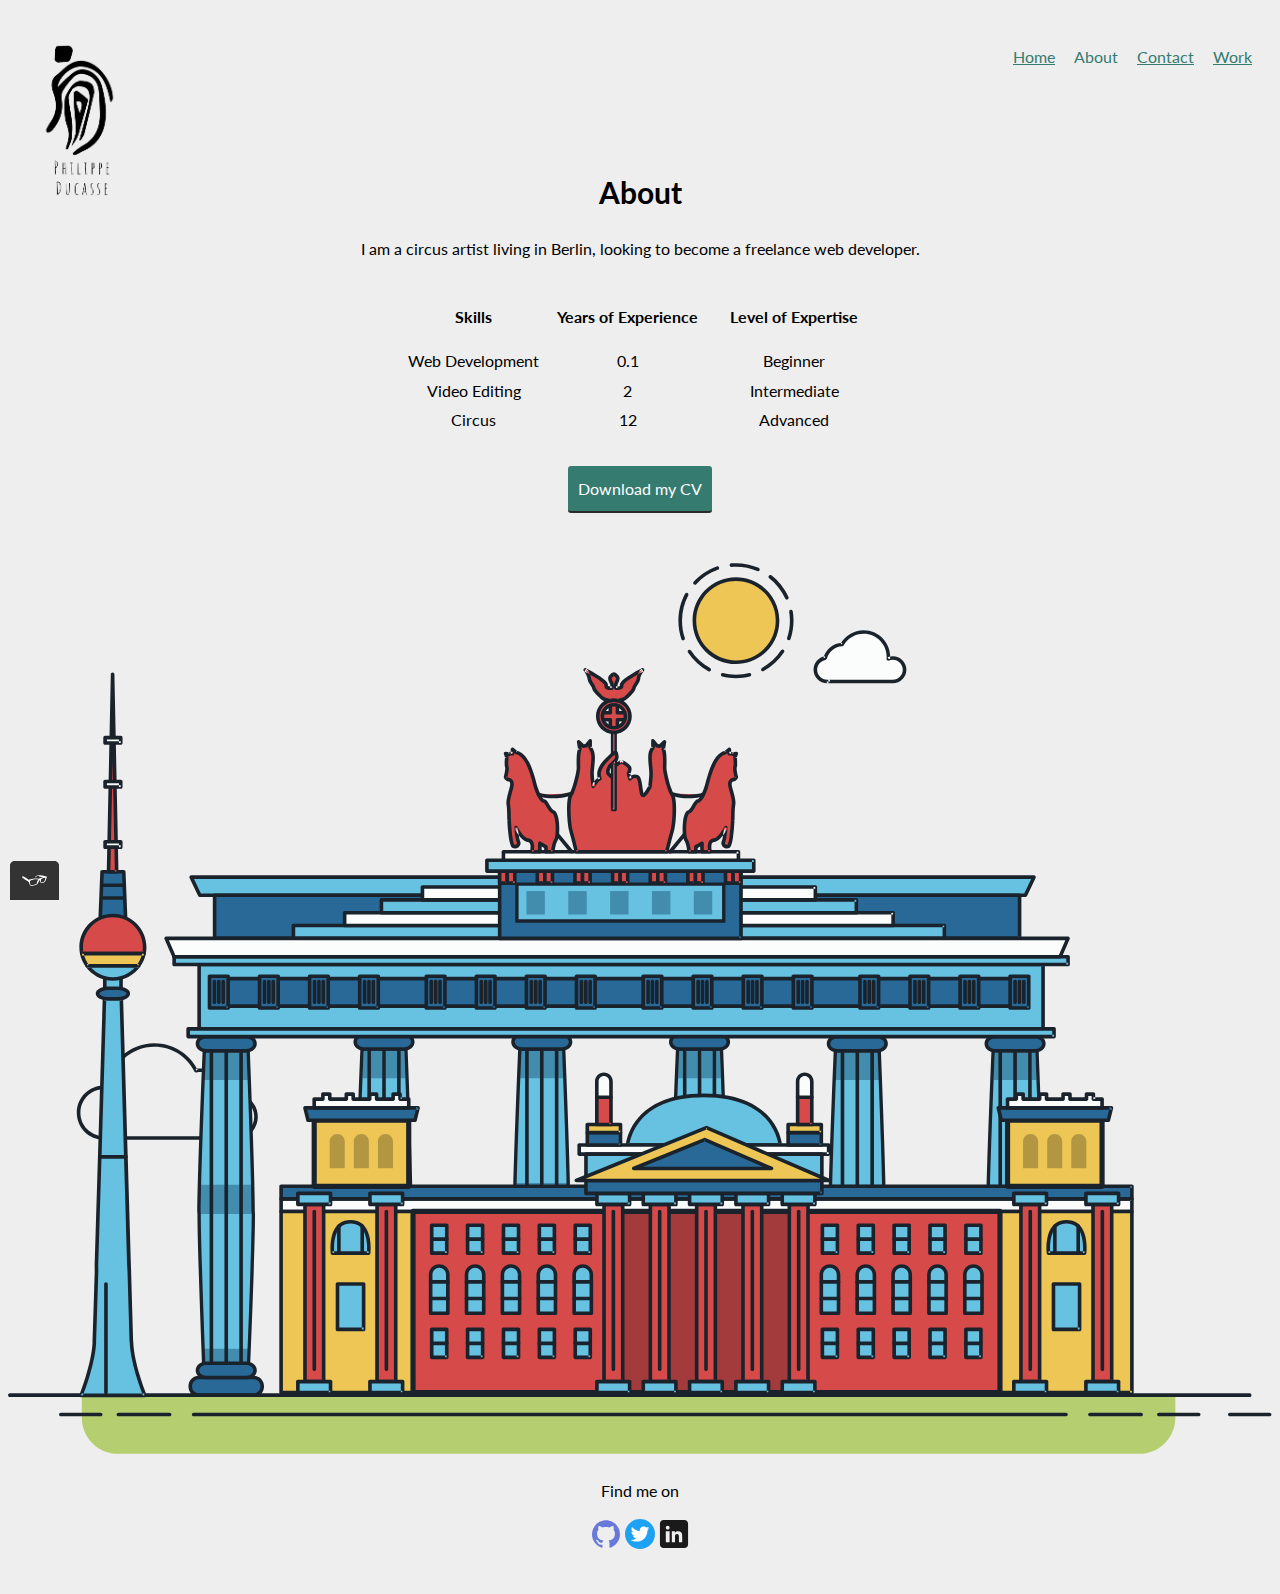
==== about.html @ da2d557a "updated projects page" ====
<!DOCTYPE html>
<html lang="en">
    <head>
        <meta name="viewport" content="width=device-width, initial-scale=1" charset="UTF-8">
        <title>Philippe Ducasse Portfolio</title>
        <link rel="shortcut icon"  type="image/x-icon" href="img/logo.svg">
        <link rel="normalize" type="text/css" href="css/normalize.css">
        <link href="https://fonts.googleapis.com/css2?family=Lato:wght@400;700&display=swap" rel="stylesheet">
        <link rel="stylesheet" type="text/css" href="css/style.production.css">
    </head>
    <body>
        <header class="page-header">
            <img class="page-header__item page-header__logo" src="img/logo.png" alt="logo" >
            <nav class="page-header__item"> 
                <!--<a href="#">Default Link</a>
                <button type="button">Default Button</button>
                <button class="button_secondary">Secondary Button</button> -->
                <ul role="menubar" class="navigation-list">
                    <li role="presentation">
                        <a href="index.html" role="menuitem" class="navigation-list__item">Home</a>
                    </li>
                    <li role="presentation">            
                        <a href="about.html" role="menuitem" class="navigation-list__item navigation-list__item--active">About</a>
                    </li>
                    <li role="presentation">
                        <a href="contact.html" role="menuitem" class="navigation-list__item">Contact</a>
                    </li>
                    <li role="presentation">
                        <a href="work.html" role="menuitem" class="navigation-list__item">Work</a>
                    </li>
                </ul>
            </nav> 
        </header>
        <div class="about">
                <h1>About</h1>
                    <article>
                        I am a circus artist living in Berlin, looking to become a freelance web developer.
                    </article>
                    <br>
                    <table class="about-table">
                        <thead>
                            <tr>
                                <th class="about-table__item">Skills</th>
                                <th class="about-table__item">Years of Experience</th>
                                <th class="about-table__item">Level of Expertise</th>
                            </tr>
                        </thead>
                        <tbody>
                            <tr>
                                <td>Web Development</td>
                                <td>0.1</td>
                                <td>Beginner</td>
                            </tr>
                            <tr>
                                <td>Video Editing</td>
                                <td>2</td>
                                <td>Intermediate</td>
                            </tr>
                            <tr>
                                <td>Circus</td>
                                <td>12</td>
                                <td>Advanced</td>
                            </tr>
                        </tbody>
                    </table>
                <a href="files/cv.pdf" class="button" download>Download my CV</a>
                <svg id="about-picture" xmlns="http://www.w3.org/2000/svg" class="berlin-illustration" height="50%" viewBox="0 0 700 505" xmlns:xlink="http://www.w3.org/1999/xlink">
                    <defs>
                        <polygon id="a" points=".06 231.917 .06 .929 688.717 .929 688.717 231.917"></polygon>
                    </defs>
                    <g fill="none" fill-rule="evenodd">
                      <g transform="translate(0 241)" class="cloud-front">
                      <path fill="#1A232C" d="M87.602,29 L87.602,28 C87.326,28.001 87.103,28.024 86.927,28.033 L86.979,29.031 L87.947,28.78 C85.741,20.282 78.041,14.002 68.852,14 C67.858,14 66.904,14.096 65.98,14.231 L66.125,15.22 L67.019,14.772 C62.626,6.015 53.567,0.001 43.102,0 C29.041,0.002 17.524,10.848 16.443,24.632 L17.44,24.71 L17.606,23.724 C16.803,23.589 15.969,23.5 15.102,23.5 C6.817,23.501 0.102,30.215 0.102,38.5 C0.102,46.785 6.817,53.499 15.102,53.5 L87.602,53.5 C94.644,53.499 100.351,47.792 100.352,40.75 C100.351,33.708 94.644,28.001 87.602,28 L87.602,30 C90.573,30 93.254,31.202 95.203,33.149 C97.15,35.097 98.351,37.778 98.352,40.75 C98.351,43.722 97.15,46.403 95.203,48.351 C93.254,50.298 90.573,51.5 87.602,51.5 L15.102,51.5 C11.509,51.5 8.265,50.046 5.909,47.692 C3.555,45.337 2.102,42.093 2.102,38.5 C2.102,34.907 3.555,31.663 5.909,29.308 C8.265,26.954 11.509,25.5 15.102,25.5 C15.831,25.5 16.553,25.575 17.273,25.697 C17.551,25.743 17.832,25.672 18.055,25.499 C18.277,25.325 18.414,25.07 18.436,24.789 C19.436,12.04 30.094,1.998 43.102,2 C52.786,1.999 61.163,7.564 65.231,15.669 C65.425,16.055 65.842,16.272 66.27,16.21 C67.132,16.084 67.988,16 68.852,16 C77.108,15.998 84.027,21.647 86.011,29.283 C86.13,29.741 86.557,30.054 87.031,30.03 C87.27,30.017 87.457,29.999 87.602,30 L87.602,29" transform="translate(38 36)"></path>
                        </g>
                        <path fill="#B5CE6F" d="M646.484,484.382 C646.484,489.501 644.531,494.62 640.627,498.525 C636.722,502.43 631.603,504.382 626.484,504.382 L60.873,504.382 C55.754,504.382 50.636,502.43 46.731,498.525 C42.826,494.62 40.873,489.501 40.873,484.382 L40.873,471.917 L646.484,471.917 L646.484,484.382"></path>
                        <polyline fill="#67C2E2" points="334.824 185.029 101.449 185.029 106.209 195.08 563.438 195.08 568.2 185.029 334.824 185.029"></polyline>
                        <path fill="#1A232C" d="M334.824,185.029 L334.824,184.029 L101.449,184.029 C101.104,184.029 100.788,184.203 100.604,184.494 C100.42,184.785 100.398,185.146 100.545,185.457 L105.306,195.508 C105.471,195.856 105.824,196.079 106.209,196.079 L563.438,196.079 C563.824,196.079 564.177,195.856 564.342,195.508 L569.104,185.457 C569.251,185.146 569.229,184.785 569.045,184.494 C568.861,184.203 568.544,184.029 568.2,184.029 L334.824,184.029 L334.824,186.029 L566.62,186.029 L562.806,194.08 L106.842,194.08 L103.029,186.029 L334.824,186.029 L334.824,185.029"></path>
                        <polygon fill="#296997" points="114.416 218.974 560.222 218.974 560.222 195.08 114.416 195.08"></polygon>
                        <path fill="#1A232C" d="M560.222,218.974 L560.222,217.974 L115.416,217.974 L115.416,196.079 L559.222,196.079 L559.222,218.974 L560.222,218.974 L560.222,217.974 L560.222,218.974 L561.222,218.974 L561.222,195.08 C561.222,194.816 561.115,194.559 560.929,194.372 C560.742,194.186 560.485,194.08 560.222,194.08 L114.416,194.08 C114.152,194.08 113.895,194.186 113.708,194.372 C113.522,194.559 113.416,194.816 113.416,195.08 L113.416,218.974 C113.416,219.237 113.522,219.495 113.708,219.681 C113.895,219.867 114.152,219.974 114.416,219.974 L560.222,219.974 C560.485,219.974 560.742,219.867 560.929,219.681 C561.115,219.495 561.222,219.237 561.222,218.974 L560.222,218.974"></path>
                        <polygon fill="#67C2E2" points="105.85 269.08 573.225 269.08 573.225 233.398 105.85 233.398"></polygon>
                        <path fill="#1A232C" d="M573.225,233.398 L573.225,232.398 L105.85,232.398 C105.587,232.398 105.329,232.505 105.143,232.691 C104.957,232.877 104.85,233.134 104.85,233.398 L104.85,269.08 C104.85,269.344 104.957,269.601 105.143,269.788 C105.329,269.974 105.587,270.08 105.85,270.08 L573.225,270.08 C573.488,270.08 573.745,269.974 573.932,269.788 C574.118,269.601 574.225,269.344 574.225,269.08 L574.225,233.398 C574.225,233.134 574.118,232.877 573.932,232.691 C573.745,232.505 573.488,232.398 573.225,232.398 L573.225,233.398 L572.225,233.398 L572.225,268.08 L106.85,268.08 L106.85,234.398 L573.225,234.398 L573.225,233.398 L572.225,233.398 L573.225,233.398"></path>
                        <polygon fill="#296997" points="116.751 256.508 562.557 256.508 562.557 241.243 116.751 241.243"></polygon>
                        <path fill="#1A232C" d="M562.557,256.508 L562.557,255.508 L117.75,255.508 L117.75,242.243 L561.557,242.243 L561.557,256.508 L562.557,256.508 L562.557,255.508 L562.557,256.508 L563.557,256.508 L563.557,241.243 C563.557,240.979 563.45,240.722 563.264,240.535 C563.078,240.349 562.82,240.243 562.557,240.243 L116.75,240.243 C116.487,240.243 116.23,240.349 116.043,240.535 C115.857,240.722 115.751,240.979 115.751,241.243 L115.751,256.508 C115.751,256.771 115.857,257.029 116.043,257.215 C116.23,257.401 116.487,257.508 116.751,257.508 L562.557,257.508 C562.82,257.508 563.077,257.401 563.264,257.215 C563.45,257.029 563.557,256.771 563.557,256.508 L562.557,256.508"></path>
                        <polygon fill="#67C2E2" points="158.07 218.974 518.563 218.974 518.563 211.858 158.07 211.858"></polygon>
                        <path fill="#1A232C" d="M518.563,211.858 L518.563,210.858 L158.07,210.858 C157.807,210.858 157.549,210.964 157.363,211.151 C157.177,211.337 157.07,211.594 157.07,211.858 L157.07,218.974 C157.07,219.237 157.177,219.495 157.363,219.681 C157.549,219.867 157.807,219.974 158.07,219.974 L518.563,219.974 C518.826,219.974 519.083,219.867 519.27,219.681 C519.456,219.495 519.562,219.237 519.562,218.974 L519.562,211.858 C519.562,211.594 519.456,211.337 519.27,211.151 C519.083,210.964 518.826,210.858 518.563,210.858 L518.563,211.858 L517.563,211.858 L517.563,217.974 L159.07,217.974 L159.07,212.858 L518.563,212.858 L518.563,211.858 L517.563,211.858 L518.563,211.858"></path>
                        <polygon fill="#FBFDFC" points="186.438 211.858 490.194 211.858 490.194 204.741 186.438 204.741"></polygon>
                        <path fill="#1A232C" d="M490.194,204.741 L490.194,203.741 L186.438,203.741 C186.175,203.741 185.917,203.848 185.731,204.034 C185.545,204.221 185.438,204.478 185.438,204.741 L185.438,211.858 C185.438,212.121 185.545,212.379 185.731,212.565 C185.917,212.751 186.175,212.858 186.438,212.858 L490.194,212.858 C490.458,212.858 490.715,212.751 490.902,212.565 C491.088,212.379 491.194,212.121 491.194,211.858 L491.194,204.741 C491.194,204.478 491.088,204.221 490.902,204.034 C490.715,203.848 490.458,203.741 490.194,203.741 L490.194,204.741 L489.194,204.741 L489.194,210.858 L187.438,210.858 L187.438,205.741 L490.194,205.741 L490.194,204.741 L489.194,204.741 L490.194,204.741"></path>
                        <polygon fill="#67C2E2" points="206.805 204.741 469.828 204.741 469.828 197.624 206.805 197.624"></polygon>
                        <path fill="#1A232C" d="M469.828,197.624 L469.828,196.624 L206.805,196.624 C206.541,196.624 206.284,196.731 206.098,196.917 C205.911,197.103 205.805,197.361 205.805,197.624 L205.805,204.741 C205.805,205.005 205.911,205.262 206.098,205.449 C206.284,205.635 206.541,205.741 206.805,205.741 L469.828,205.741 C470.091,205.741 470.349,205.635 470.535,205.449 C470.722,205.262 470.828,205.005 470.828,204.741 L470.828,197.624 C470.828,197.361 470.722,197.103 470.535,196.917 C470.349,196.731 470.091,196.624 469.828,196.624 L469.828,197.624 L468.828,197.624 L468.828,203.741 L207.805,203.741 L207.805,198.624 L469.828,198.624 L469.828,197.624 L468.828,197.624 L469.828,197.624"></path>
                        <polygon fill="#FBFDFC" points="229.521 197.624 447.111 197.624 447.111 190.509 229.521 190.509"></polygon>
                        <path fill="#1A232C" d="M447.111,190.509 L447.111,189.509 L229.521,189.509 C229.258,189.509 229,189.616 228.814,189.802 C228.628,189.988 228.521,190.246 228.521,190.509 L228.521,197.624 C228.521,197.888 228.628,198.145 228.814,198.332 C229,198.518 229.258,198.624 229.521,198.624 L447.111,198.624 C447.375,198.624 447.632,198.518 447.818,198.332 C448.005,198.145 448.111,197.888 448.111,197.624 L448.111,190.509 C448.111,190.246 448.005,189.988 447.818,189.802 C447.632,189.616 447.375,189.509 447.111,189.509 L447.111,190.509 L446.111,190.509 L446.111,196.624 L230.521,196.624 L230.521,191.509 L447.111,191.509 L447.111,190.509 L446.111,190.509 L447.111,190.509"></path>
                        <path fill="#67C2E2" d="M135.607,355.447 C135.163,337.766 134.264,313.326 133.648,297.387 C133.274,287.721 133.004,281.18 133.004,281.18 L108.722,281.18 C108.722,281.18 108.452,287.721 108.079,297.387 C107.462,313.326 106.563,337.766 106.119,355.447 C105.953,362.059 105.85,367.732 105.85,371.653 L105.85,371.654 C105.85,386.117 107.243,424.332 108.089,446.189 C108.457,455.706 108.722,462.126 108.722,462.126 L133.004,462.126 C133.004,462.126 133.269,455.706 133.637,446.189 C134.482,424.332 135.876,386.117 135.876,371.654 L135.876,371.653 C135.876,367.732 135.773,362.059 135.607,355.447"></path>
                        <path fill="#428DAE" d="M133.648 297.387L108.079 297.387C108.452 287.721 108.722 281.18 108.722 281.18L133.004 281.18C133.004 281.18 133.274 287.721 133.648 297.387M135.876 371.654L105.85 371.654 105.85 371.653C105.85 367.732 105.953 362.059 106.119 355.447L135.607 355.447C135.773 362.059 135.876 367.732 135.876 371.653L135.876 371.654M133.004 462.126L108.722 462.126C108.722 462.126 108.457 455.706 108.089 446.189L133.637 446.189C133.269 455.706 133.004 462.126 133.004 462.126"></path>
                        <path fill="#1A232C" d="M109.612,461.199 L132.114,461.199 C132.447,453.007 134.949,390.886 134.949,371.653 C134.949,352.42 132.447,290.299 132.114,282.108 L109.612,282.108 C109.279,290.299 106.778,352.42 106.778,371.653 C106.778,390.886 109.279,453.007 109.612,461.199 Z M133.895,463.054 L107.832,463.054 L107.794,462.164 C107.766,461.466 104.922,392.193 104.922,371.653 C104.922,351.114 107.766,281.839 107.794,281.142 L107.832,280.252 L133.895,280.252 L133.931,281.142 C133.96,281.839 136.804,351.114 136.804,371.653 C136.804,392.193 133.96,461.466 133.931,462.164 L133.895,463.054 L133.895,463.054 Z"></path>
                        <path fill="#1A232C" d="M111.638 281.18L111.638 462.126C111.638 462.679 112.086 463.126 112.638 463.126 113.19 463.126 113.638 462.679 113.638 462.126L113.638 281.18C113.638 280.628 113.19 280.18 112.638 280.18 112.086 280.18 111.638 280.628 111.638 281.18M119.863 281.18L119.863 462.126C119.863 462.679 120.311 463.126 120.863 463.126 121.416 463.126 121.863 462.679 121.863 462.126L121.863 281.18C121.863 280.628 121.416 280.18 120.863 280.18 120.311 280.18 119.863 280.628 119.863 281.18M128.088 281.18L128.088 462.126C128.088 462.679 128.536 463.126 129.088 463.126 129.64 463.126 130.088 462.679 130.088 462.126L130.088 281.18C130.088 280.628 129.64 280.18 129.088 280.18 128.536 280.18 128.088 280.628 128.088 281.18"></path>
                        <path fill="#296997" d="M136.79,277.265 C136.79,279.418 134.675,281.18 132.09,281.18 L109.636,281.18 C107.051,281.18 104.936,279.418 104.936,277.265 C104.936,275.111 107.051,273.349 109.636,273.349 L132.09,273.349 C134.675,273.349 136.79,275.111 136.79,277.265"></path>
                        <path fill="#1A232C" d="M136.79,277.265 L135.79,277.265 C135.789,278.005 135.433,278.704 134.769,279.262 C134.109,279.814 133.155,280.181 132.09,280.18 L109.636,280.18 C108.571,280.181 107.617,279.814 106.956,279.262 C106.293,278.704 105.936,278.005 105.936,277.265 C105.936,276.524 106.293,275.825 106.957,275.267 C107.617,274.715 108.571,274.348 109.636,274.349 L132.09,274.349 C133.155,274.348 134.109,274.716 134.769,275.267 C135.433,275.825 135.789,276.524 135.79,277.265 L137.79,277.265 C137.791,275.851 137.09,274.593 136.049,273.731 C135.006,272.863 133.61,272.35 132.09,272.349 L109.636,272.349 C108.116,272.35 106.72,272.863 105.676,273.731 C104.636,274.593 103.935,275.851 103.936,277.265 C103.935,278.678 104.636,279.937 105.677,280.798 C106.72,281.666 108.116,282.179 109.636,282.18 L132.09,282.18 C133.61,282.179 135.006,281.666 136.049,280.798 C137.09,279.937 137.791,278.678 137.79,277.265 L136.79,277.265"></path>
                        <path fill="#296997" d="M140.775,467.217 C140.775,469.803 138.661,471.917 136.076,471.917 L105.65,471.917 C103.065,471.917 100.951,469.803 100.951,467.217 L100.951,466.825 C100.951,464.241 103.065,462.126 105.65,462.126 L136.076,462.126 C138.661,462.126 140.775,464.241 140.775,466.825 L140.775,467.217"></path>
                        <path fill="#1A232C" d="M140.775,467.217 L139.775,467.217 C139.775,468.235 139.361,469.155 138.688,469.83 C138.013,470.503 137.093,470.917 136.076,470.917 L105.65,470.917 C104.633,470.917 103.713,470.504 103.038,469.83 C102.365,469.155 101.951,468.235 101.951,467.217 L101.951,466.825 C101.951,465.808 102.365,464.889 103.038,464.214 C103.713,463.54 104.633,463.127 105.65,463.126 L136.076,463.126 C137.093,463.127 138.013,463.54 138.688,464.214 C139.362,464.889 139.775,465.808 139.775,466.825 L139.775,467.217 L141.775,467.217 L141.775,466.825 C141.772,463.684 139.217,461.13 136.076,461.126 L105.65,461.126 C102.509,461.13 99.955,463.684 99.951,466.825 L99.951,467.217 C99.954,470.36 102.509,472.914 105.65,472.917 L136.076,472.917 C139.217,472.914 141.772,470.36 141.775,467.217 L140.775,467.217"></path>
                        <path fill="#296997" d="M136.79,458.208 C136.79,460.363 134.675,462.126 132.09,462.126 L109.636,462.126 C107.051,462.126 104.936,460.363 104.936,458.208 C104.936,456.057 107.051,454.292 109.636,454.292 L132.09,454.292 C134.675,454.292 136.79,456.057 136.79,458.208"></path>
                        <path fill="#1A232C" d="M136.79,458.208 L135.79,458.208 C135.789,458.949 135.432,459.649 134.769,460.207 C134.108,460.76 133.154,461.128 132.09,461.126 L109.636,461.126 C108.572,461.128 107.617,460.76 106.957,460.207 C106.293,459.649 105.936,458.949 105.936,458.208 C105.936,457.47 106.293,456.77 106.957,456.212 C107.617,455.659 108.572,455.291 109.636,455.292 L132.09,455.292 C133.154,455.291 134.108,455.659 134.769,456.212 C135.433,456.77 135.789,457.47 135.79,458.208 L137.79,458.208 C137.791,456.796 137.09,455.538 136.05,454.675 C135.006,453.808 133.61,453.294 132.09,453.292 L109.636,453.292 C108.115,453.294 106.719,453.808 105.676,454.675 C104.636,455.538 103.935,456.796 103.936,458.208 C103.935,459.622 104.636,460.881 105.676,461.743 C106.72,462.611 108.116,463.125 109.636,463.126 L132.09,463.126 C133.61,463.125 135.006,462.611 136.05,461.743 C137.09,460.881 137.791,459.622 137.79,458.208 L136.79,458.208"></path>
                        <path fill="#67C2E2" d="M572.471,355.447 C572.025,337.766 571.126,313.326 570.51,297.387 C570.137,287.721 569.867,281.18 569.867,281.18 L545.585,281.18 C545.585,281.18 545.315,287.721 544.942,297.387 C544.326,313.326 543.427,337.766 542.981,355.447 C542.815,362.059 542.713,367.732 542.713,371.653 L542.713,371.654 C542.713,386.117 544.107,424.332 544.952,446.189 C545.32,455.706 545.585,462.126 545.585,462.126 L569.867,462.126 C569.867,462.126 570.132,455.706 570.499,446.189 C571.346,424.332 572.739,386.117 572.739,371.654 L572.739,371.653 C572.739,367.732 572.637,362.059 572.471,355.447"></path>
                        <path fill="#428DAE" d="M569.582 297.387L566.951 297.387 566.951 282.108 568.977 282.108C569.063 284.206 569.29 289.841 569.582 297.387M564.951 297.387L545.871 297.387C546.162 289.841 546.39 284.206 546.476 282.108L564.951 282.108 564.951 297.387M571.8 369.187L566.951 369.187 566.951 356.265 571.562 356.265C571.685 361.272 571.771 365.701 571.8 369.187M564.951 369.187L543.653 369.187C543.684 365.512 543.777 360.79 543.912 355.447L553.551 355.447 553.551 356.265 564.951 356.265 564.951 369.187"></path>
                        <path fill="#1A232C" d="M546.476,461.199 L568.977,461.199 C569.31,453.007 571.812,390.886 571.812,371.653 C571.812,352.42 569.31,290.299 568.977,282.108 L546.476,282.108 C546.142,290.299 543.642,352.42 543.642,371.653 C543.642,390.886 546.142,453.007 546.476,461.199 M570.758,463.054 L544.694,463.054 L544.658,462.164 C544.629,461.466 541.785,392.193 541.785,371.653 C541.785,351.114 544.629,281.839 544.658,281.142 L544.694,280.252 L570.758,280.252 L570.795,281.142 C570.823,281.839 573.667,351.114 573.667,371.653 C573.667,392.193 570.823,461.466 570.795,462.164 L570.758,463.054"></path>
                        <path fill="#1A232C" d="M548.501 281.18L548.501 462.126C548.501 462.679 548.949 463.126 549.501 463.126 550.053 463.126 550.501 462.679 550.501 462.126L550.501 281.18C550.501 280.628 550.053 280.18 549.501 280.18 548.949 280.18 548.501 280.628 548.501 281.18M556.727 281.18L556.727 462.126C556.727 462.679 557.174 463.126 557.727 463.126 558.279 463.126 558.727 462.679 558.727 462.126L558.727 281.18C558.727 280.628 558.279 280.18 557.727 280.18 557.174 280.18 556.727 280.628 556.727 281.18M564.951 281.18L564.951 462.126C564.951 462.679 565.399 463.126 565.951 463.126 566.503 463.126 566.951 462.679 566.951 462.126L566.951 281.18C566.951 280.628 566.503 280.18 565.951 280.18 565.399 280.18 564.951 280.628 564.951 281.18"></path>
                        <path fill="#296997" d="M573.653,277.265 C573.653,279.418 571.537,281.18 568.953,281.18 L546.499,281.18 C543.915,281.18 541.799,279.418 541.799,277.265 C541.799,275.111 543.915,273.349 546.499,273.349 L568.953,273.349 C571.537,273.349 573.653,275.111 573.653,277.265"></path>
                        <path fill="#1A232C" d="M573.653,277.265 L572.653,277.265 C572.653,278.005 572.296,278.704 571.632,279.262 C570.972,279.814 570.017,280.181 568.953,280.18 L546.499,280.18 C545.435,280.181 544.48,279.814 543.82,279.262 C543.156,278.704 542.8,278.005 542.799,277.265 C542.8,276.525 543.156,275.825 543.82,275.267 C544.481,274.715 545.435,274.348 546.499,274.349 L568.953,274.349 C570.017,274.348 570.972,274.715 571.632,275.267 C572.296,275.825 572.653,276.525 572.653,277.265 L574.653,277.265 C574.654,275.851 573.953,274.593 572.912,273.731 C571.869,272.863 570.473,272.35 568.953,272.349 L546.499,272.349 C544.979,272.35 543.583,272.863 542.54,273.731 C541.499,274.593 540.798,275.851 540.799,277.265 C540.798,278.679 541.499,279.937 542.54,280.798 C543.583,281.666 544.979,282.179 546.499,282.18 L568.953,282.18 C570.473,282.179 571.869,281.666 572.912,280.798 C573.953,279.937 574.654,278.679 574.653,277.265 L573.653,277.265"></path>
                        <path fill="#296997" d="M577.639,467.217 C577.639,469.803 575.524,471.917 572.938,471.917 L542.514,471.917 C539.929,471.917 537.813,469.803 537.813,467.217 L537.813,466.825 C537.813,464.241 539.929,462.126 542.514,462.126 L572.938,462.126 C575.524,462.126 577.639,464.241 577.639,466.825 L577.639,467.217"></path>
                        <path fill="#1A232C" d="M577.639,467.217 L576.639,467.217 C576.638,468.235 576.225,469.155 575.551,469.83 C574.876,470.503 573.956,470.917 572.938,470.917 L542.514,470.917 C541.497,470.917 540.576,470.503 539.901,469.83 C539.227,469.155 538.814,468.234 538.813,467.217 L538.813,466.825 C538.814,465.808 539.227,464.889 539.901,464.214 C540.576,463.54 541.497,463.127 542.514,463.126 L572.938,463.126 C573.956,463.127 574.876,463.54 575.551,464.214 C576.225,464.888 576.638,465.808 576.639,466.825 L576.639,467.217 L578.639,467.217 L578.639,466.825 C578.635,463.684 576.081,461.13 572.938,461.126 L542.514,461.126 C539.372,461.13 536.817,463.684 536.813,466.825 L536.813,467.217 C536.817,470.36 539.372,472.914 542.514,472.917 L572.938,472.917 C576.081,472.914 578.635,470.359 578.639,467.217 L577.639,467.217"></path>
                        <path fill="#296997" d="M573.653,458.208 C573.653,460.363 571.537,462.126 568.953,462.126 L546.499,462.126 C543.915,462.126 541.799,460.363 541.799,458.208 C541.799,456.057 543.915,454.292 546.499,454.292 L568.953,454.292 C571.537,454.292 573.653,456.057 573.653,458.208"></path>
                        <path fill="#1A232C" d="M573.653,458.208 L572.653,458.208 C572.653,458.949 572.296,459.649 571.632,460.207 C570.971,460.76 570.017,461.128 568.953,461.126 L546.499,461.126 C545.435,461.128 544.481,460.76 543.82,460.207 C543.157,459.649 542.799,458.949 542.799,458.208 C542.799,457.47 543.156,456.77 543.82,456.212 C544.481,455.659 545.435,455.291 546.499,455.292 L568.953,455.292 C570.017,455.291 570.971,455.659 571.632,456.212 C572.296,456.77 572.653,457.47 572.653,458.208 L574.653,458.208 C574.654,456.796 573.953,455.538 572.912,454.675 C571.869,453.808 570.473,453.294 568.953,453.292 L546.499,453.292 C544.979,453.294 543.583,453.808 542.54,454.675 C541.499,455.538 540.798,456.796 540.799,458.208 C540.798,459.622 541.499,460.881 542.54,461.743 C543.583,462.611 544.979,463.125 546.499,463.126 L568.953,463.126 C570.473,463.125 571.869,462.611 572.912,461.743 C573.953,460.881 574.654,459.622 574.653,458.208 L573.653,458.208"></path>
                        <path fill="#67C2E2" d="M485.098,355.447 C484.654,337.766 483.753,313.326 483.137,297.387 C482.764,287.721 482.494,281.18 482.494,281.18 L458.213,281.18 C458.213,281.18 457.942,287.721 457.569,297.387 C456.953,313.326 456.055,337.766 455.608,355.447 C455.443,362.059 455.34,367.732 455.34,371.653 L455.34,371.654 C455.34,386.117 456.733,424.332 457.58,446.189 C457.948,455.706 458.213,462.126 458.213,462.126 L482.494,462.126 C482.494,462.126 482.759,455.706 483.126,446.189 C483.973,424.332 485.366,386.117 485.366,371.654 L485.366,371.653 C485.366,367.732 485.265,362.059 485.098,355.447"></path>
                        <path fill="#428DAE" d="M483.137 297.387L457.569 297.387C457.942 287.721 458.213 281.18 458.213 281.18L482.494 281.18C482.494 281.18 482.764 287.721 483.137 297.387M485.355 369.187L455.351 369.187C455.382 365.502 455.475 360.78 455.608 355.447L485.098 355.447C485.232 360.78 485.325 365.502 485.355 369.187"></path>
                        <path fill="#1A232C" d="M459.103,461.199 L481.605,461.199 C481.938,453.007 484.439,390.886 484.439,371.653 C484.439,352.42 481.938,290.299 481.605,282.108 L459.103,282.108 C458.769,290.299 456.268,352.42 456.268,371.653 C456.268,390.886 458.769,453.007 459.103,461.199 Z M483.386,463.054 L457.321,463.054 L457.285,462.164 C457.256,461.466 454.412,392.193 454.412,371.653 C454.412,351.114 457.256,281.839 457.285,281.142 L457.321,280.252 L483.386,280.252 L483.422,281.142 C483.45,281.839 486.294,351.114 486.294,371.653 C486.294,392.193 483.45,461.466 483.422,462.164 L483.386,463.054 L483.386,463.054 Z"></path>
                        <path fill="#1A232C" d="M461.128 281.18L461.128 462.126C461.128 462.679 461.576 463.126 462.128 463.126 462.68 463.126 463.128 462.679 463.128 462.126L463.128 281.18C463.128 280.628 462.68 280.18 462.128 280.18 461.576 280.18 461.128 280.628 461.128 281.18M469.354 281.18L469.354 462.126C469.354 462.679 469.801 463.126 470.354 463.126 470.906 463.126 471.354 462.679 471.354 462.126L471.354 281.18C471.354 280.628 470.906 280.18 470.354 280.18 469.801 280.18 469.354 280.628 469.354 281.18M477.578 281.18L477.578 462.126C477.578 462.679 478.026 463.126 478.578 463.126 479.13 463.126 479.578 462.679 479.578 462.126L479.578 281.18C479.578 280.628 479.13 280.18 478.578 280.18 478.026 280.18 477.578 280.628 477.578 281.18"></path>
                        <path fill="#296997" d="M486.281,277.265 C486.281,279.418 484.164,281.18 481.58,281.18 L459.126,281.18 C456.542,281.18 454.426,279.418 454.426,277.265 C454.426,275.111 456.542,273.349 459.126,273.349 L481.58,273.349 C484.164,273.349 486.281,275.111 486.281,277.265"></path>
                        <path fill="#1A232C" d="M486.281,277.265 L485.281,277.265 C485.281,278.005 484.924,278.704 484.26,279.262 C483.599,279.814 482.644,280.181 481.58,280.18 L459.126,280.18 C458.062,280.181 457.107,279.814 456.447,279.262 C455.783,278.704 455.427,278.005 455.426,277.265 C455.427,276.525 455.783,275.825 456.447,275.267 C457.108,274.715 458.062,274.348 459.126,274.349 L481.58,274.349 C482.644,274.348 483.599,274.716 484.26,275.268 C484.924,275.825 485.281,276.525 485.281,277.265 L487.281,277.265 C487.282,275.851 486.58,274.593 485.54,273.731 C484.496,272.863 483.1,272.35 481.58,272.349 L459.126,272.349 C457.606,272.35 456.21,272.863 455.167,273.731 C454.126,274.593 453.425,275.851 453.426,277.265 C453.425,278.679 454.126,279.937 455.167,280.798 C456.21,281.666 457.606,282.179 459.126,282.18 L481.58,282.18 C483.1,282.179 484.496,281.666 485.54,280.799 C486.58,279.937 487.282,278.679 487.281,277.265 L486.281,277.265"></path>
                        <path fill="#296997" d="M490.266,467.217 C490.266,469.803 488.151,471.917 485.565,471.917 L455.141,471.917 C452.556,471.917 450.44,469.803 450.44,467.217 L450.44,466.825 C450.44,464.241 452.556,462.126 455.141,462.126 L485.565,462.126 C488.151,462.126 490.266,464.241 490.266,466.825 L490.266,467.217"></path>
                        <path fill="#1A232C" d="M490.266,467.217 L489.266,467.217 C489.265,468.235 488.852,469.155 488.178,469.83 C487.503,470.503 486.583,470.917 485.565,470.917 L455.141,470.917 C454.124,470.917 453.203,470.503 452.528,469.83 C451.854,469.155 451.441,468.234 451.44,467.217 L451.44,466.825 C451.441,465.808 451.854,464.889 452.528,464.214 C453.203,463.54 454.124,463.127 455.141,463.126 L485.565,463.126 C486.583,463.127 487.503,463.54 488.178,464.214 C488.852,464.888 489.265,465.808 489.266,466.825 L489.266,467.217 L491.266,467.217 L491.266,466.825 C491.262,463.684 488.708,461.13 485.565,461.126 L455.141,461.126 C451.999,461.13 449.444,463.684 449.44,466.825 L449.44,467.217 C449.444,470.36 451.999,472.914 455.141,472.917 L485.565,472.917 C488.708,472.914 491.262,470.359 491.266,467.217 L490.266,467.217"></path>
                        <path fill="#296997" d="M486.281,458.208 C486.281,460.363 484.164,462.126 481.58,462.126 L459.126,462.126 C456.542,462.126 454.426,460.363 454.426,458.208 C454.426,456.057 456.542,454.292 459.126,454.292 L481.58,454.292 C484.164,454.292 486.281,456.057 486.281,458.208"></path>
                        <path fill="#1A232C" d="M486.281,458.208 L485.281,458.208 C485.281,458.949 484.923,459.649 484.26,460.207 C483.599,460.76 482.644,461.128 481.58,461.126 L459.126,461.126 C458.062,461.128 457.108,460.76 456.447,460.207 C455.784,459.649 455.427,458.949 455.426,458.208 C455.426,457.47 455.783,456.77 456.447,456.212 C457.108,455.659 458.062,455.291 459.126,455.292 L481.58,455.292 C482.644,455.291 483.598,455.659 484.26,456.212 C484.924,456.77 485.281,457.47 485.281,458.208 L487.281,458.208 C487.282,456.795 486.58,455.538 485.54,454.675 C484.496,453.808 483.1,453.294 481.58,453.292 L459.126,453.292 C457.606,453.294 456.21,453.808 455.167,454.675 C454.126,455.538 453.425,456.796 453.426,458.208 C453.425,459.622 454.126,460.881 455.167,461.743 C456.21,462.611 457.606,463.125 459.126,463.126 L481.58,463.126 C483.1,463.125 484.496,462.611 485.54,461.743 C486.581,460.881 487.282,459.622 487.281,458.208 L486.281,458.208"></path>
                        <path fill="#67C2E2" d="M397.726,354.466 C397.28,336.787 396.381,312.346 395.765,296.407 C395.392,286.742 395.122,280.2 395.122,280.2 L370.84,280.2 C370.84,280.2 370.57,286.742 370.197,296.407 C369.581,312.346 368.682,336.787 368.236,354.466 C368.07,361.078 367.968,366.751 367.968,370.672 L367.968,370.673 C367.968,385.136 369.361,423.352 370.207,445.208 C370.575,454.726 370.84,461.146 370.84,461.146 L395.122,461.146 C395.122,461.146 395.386,454.726 395.754,445.208 C396.601,423.352 397.994,385.136 397.994,370.673 L397.994,370.672 C397.994,366.751 397.892,361.078 397.726,354.466"></path>
                        <path fill="#428DAE" d="M394.837 296.407L392.206 296.407 392.206 281.127 394.233 281.127C394.318 283.225 394.545 288.861 394.837 296.407L394.837 296.407zM383.981 296.407L390.206 296.407 390.206 281.127 383.981 281.127 383.981 296.407zM375.756 296.407L381.98 296.407 381.98 281.127 375.756 281.127 375.756 296.407zM373.756 296.407L371.126 296.407C371.417 288.861 371.645 283.225 371.73 281.127L373.756 281.127 373.756 296.407 373.756 296.407zM397.062 369.187L392.206 369.187 392.206 354.466 396.796 354.466C396.943 360.298 397.041 365.389 397.062 369.187L397.062 369.187zM383.981 369.187L390.206 369.187 390.206 354.466 383.981 354.466 383.981 369.187zM375.756 369.187L381.98 369.187 381.98 354.466 375.756 354.466 375.756 369.187zM373.756 369.187L368.9 369.187C368.921 365.389 369.019 360.298 369.166 354.466L373.756 354.466 373.756 369.187 373.756 369.187z"></path>
                        <path fill="#1A232C" d="M371.73,460.218 L394.233,460.218 C394.565,452.027 397.066,389.906 397.066,370.672 C397.066,351.44 394.565,289.319 394.233,281.127 L371.73,281.127 C371.397,289.319 368.895,351.44 368.895,370.672 C368.895,389.906 371.397,452.027 371.73,460.218 M396.013,462.074 L369.949,462.074 L369.912,461.184 C369.884,460.486 367.04,391.212 367.04,370.672 C367.04,350.133 369.884,280.859 369.912,280.162 L369.949,279.272 L396.013,279.272 L396.05,280.162 C396.078,280.859 398.922,350.133 398.922,370.672 C398.922,391.212 396.078,460.486 396.05,461.184 L396.013,462.074"></path>
                        <path fill="#1A232C" d="M373.756 280.2L373.756 461.146C373.756 461.698 374.203 462.146 374.756 462.146 375.308 462.146 375.756 461.698 375.756 461.146L375.756 280.2C375.756 279.647 375.308 279.2 374.756 279.2 374.203 279.2 373.756 279.647 373.756 280.2M381.98 280.2L381.98 461.146C381.98 461.698 382.428 462.146 382.98 462.146 383.533 462.146 383.981 461.698 383.981 461.146L383.981 280.2C383.981 279.647 383.533 279.2 382.98 279.2 382.428 279.2 381.98 279.647 381.98 280.2M390.206 280.2L390.206 461.146C390.206 461.698 390.654 462.146 391.206 462.146 391.758 462.146 392.206 461.698 392.206 461.146L392.206 280.2C392.206 279.647 391.758 279.2 391.206 279.2 390.654 279.2 390.206 279.647 390.206 280.2"></path>
                        <path fill="#296997" d="M398.908,276.285 C398.908,278.439 396.792,280.2 394.208,280.2 L371.754,280.2 C369.17,280.2 367.053,278.439 367.053,276.285 C367.053,274.13 369.17,272.369 371.754,272.369 L394.208,272.369 C396.792,272.369 398.908,274.13 398.908,276.285"></path>
                        <path fill="#1A232C" d="M398.908,276.285 L397.908,276.285 C397.907,277.025 397.551,277.724 396.887,278.281 C396.227,278.833 395.272,279.201 394.208,279.2 L371.754,279.2 C370.69,279.201 369.735,278.833 369.074,278.281 C368.41,277.724 368.053,277.025 368.053,276.285 C368.053,275.544 368.41,274.845 369.074,274.287 C369.735,273.735 370.69,273.367 371.754,273.369 L394.208,273.369 C395.272,273.367 396.227,273.735 396.887,274.287 C397.551,274.844 397.907,275.544 397.908,276.285 L399.908,276.285 C399.909,274.871 399.208,273.612 398.167,272.75 C397.124,271.883 395.728,271.37 394.208,271.369 L371.754,271.369 C370.234,271.37 368.838,271.883 367.794,272.75 C366.754,273.612 366.052,274.871 366.053,276.285 C366.052,277.699 366.754,278.957 367.795,279.818 C368.838,280.686 370.234,281.198 371.754,281.2 L394.208,281.2 C395.728,281.198 397.123,280.686 398.167,279.818 C399.208,278.957 399.909,277.698 399.908,276.285 L398.908,276.285"></path>
                        <path fill="#296997" d="M402.894,466.237 C402.894,468.823 400.779,470.937 398.193,470.937 L367.768,470.937 C365.183,470.937 363.068,468.823 363.068,466.237 L363.068,465.844 C363.068,463.26 365.183,461.146 367.768,461.146 L398.193,461.146 C400.779,461.146 402.894,463.26 402.894,465.844 L402.894,466.237"></path>
                        <path fill="#1A232C" d="M402.894,466.237 L401.894,466.237 C401.893,467.254 401.48,468.174 400.806,468.849 C400.131,469.523 399.211,469.937 398.193,469.937 L367.768,469.937 C366.751,469.937 365.831,469.523 365.156,468.849 C364.482,468.174 364.069,467.254 364.068,466.237 L364.068,465.844 C364.069,464.828 364.482,463.908 365.156,463.233 C365.831,462.56 366.751,462.146 367.768,462.146 L398.193,462.146 C399.211,462.146 400.131,462.56 400.806,463.233 C401.48,463.908 401.893,464.828 401.894,465.844 L401.894,466.237 L403.894,466.237 L403.894,465.844 C403.89,462.703 401.336,460.15 398.193,460.146 L367.768,460.146 C364.626,460.15 362.072,462.703 362.068,465.844 L362.068,466.237 C362.072,469.379 364.626,471.933 367.768,471.937 L398.193,471.937 C401.336,471.933 403.89,469.379 403.894,466.237 L402.894,466.237"></path>
                        <path fill="#296997" d="M398.908,457.228 C398.908,459.382 396.792,461.146 394.208,461.146 L371.754,461.146 C369.17,461.146 367.053,459.382 367.053,457.228 C367.053,455.077 369.17,453.312 371.754,453.312 L394.208,453.312 C396.792,453.312 398.908,455.077 398.908,457.228"></path>
                        <path fill="#1A232C" d="M398.908,457.228 L397.908,457.228 C397.908,457.968 397.55,458.669 396.887,459.226 C396.226,459.779 395.272,460.147 394.208,460.146 L371.754,460.146 C370.69,460.147 369.736,459.779 369.074,459.226 C368.411,458.668 368.053,457.968 368.053,457.228 C368.053,456.489 368.41,455.789 369.074,455.231 C369.736,454.679 370.69,454.311 371.754,454.312 L394.208,454.312 C395.272,454.311 396.226,454.679 396.887,455.231 C397.551,455.789 397.908,456.489 397.908,457.228 L399.908,457.228 C399.909,455.815 399.208,454.557 398.167,453.695 C397.124,452.827 395.728,452.313 394.208,452.312 L371.754,452.312 C370.234,452.313 368.838,452.827 367.794,453.695 C366.754,454.557 366.052,455.815 366.053,457.228 C366.052,458.642 366.753,459.901 367.794,460.763 C368.838,461.631 370.234,462.145 371.754,462.146 L394.208,462.146 C395.728,462.145 397.124,461.631 398.167,460.763 C399.208,459.9 399.909,458.642 399.908,457.228 L398.908,457.228"></path>
                        <path fill="#67C2E2" d="M310.353,354.466 C309.908,336.787 309.009,312.346 308.393,296.407 C308.019,286.742 307.75,280.2 307.75,280.2 L283.467,280.2 C283.467,280.2 283.198,286.742 282.824,296.407 C282.208,312.346 281.309,336.787 280.864,354.466 C280.698,361.078 280.596,366.751 280.596,370.672 L280.596,370.673 C280.596,385.136 281.989,423.352 282.834,445.208 C283.202,454.726 283.467,461.146 283.467,461.146 L307.75,461.146 C307.75,461.146 308.014,454.726 308.382,445.208 C309.228,423.352 310.622,385.136 310.622,370.673 L310.622,370.672 C310.622,366.751 310.518,361.078 310.353,354.466"></path>
                        <path fill="#428DAE" d="M308.393 296.407L282.824 296.407C283.198 286.742 283.467 280.2 283.467 280.2L307.75 280.2C307.75 280.2 308.019 286.742 308.393 296.407M310.617 369.187L280.6 369.187C280.621 365.377 280.718 360.285 280.864 354.466L310.353 354.466C310.498 360.285 310.596 365.377 310.617 369.187"></path>
                        <path fill="#1A232C" d="M284.357,460.218 L306.86,460.218 C307.193,452.027 309.694,389.906 309.694,370.672 C309.694,351.44 307.193,289.319 306.86,281.127 L284.357,281.127 C284.024,289.319 281.523,351.44 281.523,370.672 C281.523,389.906 284.024,452.027 284.357,460.218 Z M308.639,462.074 L282.576,462.074 L282.54,461.184 C282.511,460.486 279.668,391.212 279.668,370.672 C279.668,350.133 282.511,280.859 282.54,280.162 L282.576,279.272 L308.639,279.272 L308.677,280.162 C308.706,280.859 311.549,350.133 311.549,370.672 C311.549,391.212 308.706,460.486 308.677,461.184 L308.639,462.074 L308.639,462.074 Z"></path>
                        <path fill="#1A232C" d="M286.383 280.2L286.383 461.146C286.383 461.698 286.831 462.146 287.383 462.146 287.936 462.146 288.383 461.698 288.383 461.146L288.383 280.2C288.383 279.647 287.936 279.2 287.383 279.2 286.831 279.2 286.383 279.647 286.383 280.2M294.608 280.2L294.608 461.146C294.608 461.698 295.056 462.146 295.608 462.146 296.161 462.146 296.608 461.698 296.608 461.146L296.608 280.2C296.608 279.647 296.161 279.2 295.608 279.2 295.056 279.2 294.608 279.647 294.608 280.2M302.834 280.2L302.834 461.146C302.834 461.698 303.281 462.146 303.834 462.146 304.386 462.146 304.834 461.698 304.834 461.146L304.834 280.2C304.834 279.647 304.386 279.2 303.834 279.2 303.281 279.2 302.834 279.647 302.834 280.2"></path>
                        <path fill="#296997" d="M311.535,276.285 C311.535,278.439 309.42,280.2 306.836,280.2 L284.381,280.2 C281.797,280.2 279.681,278.439 279.681,276.285 C279.681,274.13 281.797,272.369 284.381,272.369 L306.836,272.369 C309.42,272.369 311.535,274.13 311.535,276.285"></path>
                        <path fill="#1A232C" d="M311.535,276.285 L310.535,276.285 C310.534,277.025 310.177,277.724 309.514,278.282 C308.854,278.833 307.901,279.201 306.836,279.2 L284.381,279.2 C283.316,279.201 282.362,278.833 281.702,278.281 C281.038,277.724 280.681,277.025 280.681,276.285 C280.681,275.544 281.038,274.844 281.702,274.287 C282.362,273.735 283.317,273.367 284.381,273.369 L306.836,273.369 C307.9,273.367 308.854,273.735 309.514,274.287 C310.177,274.844 310.534,275.544 310.535,276.285 L312.535,276.285 C312.535,274.871 311.835,273.613 310.795,272.75 C309.751,271.883 308.356,271.37 306.836,271.369 L284.381,271.369 C282.861,271.37 281.465,271.883 280.422,272.75 C279.381,273.612 278.68,274.871 278.681,276.285 C278.68,277.698 279.381,278.957 280.422,279.818 C281.465,280.686 282.861,281.198 284.381,281.2 L306.836,281.2 C308.356,281.198 309.751,280.685 310.794,279.818 C311.835,278.956 312.535,277.698 312.535,276.285 L311.535,276.285"></path>
                        <path fill="#296997" d="M315.522,466.237 C315.522,468.823 313.407,470.937 310.821,470.937 L280.396,470.937 C277.811,470.937 275.696,468.823 275.696,466.237 L275.696,465.844 C275.696,463.26 277.811,461.146 280.396,461.146 L310.821,461.146 C313.407,461.146 315.522,463.26 315.522,465.844 L315.522,466.237"></path>
                        <path fill="#1A232C" d="M315.522,466.237 L314.522,466.237 C314.521,467.254 314.108,468.174 313.434,468.849 C312.759,469.523 311.838,469.937 310.821,469.937 L280.396,469.937 C279.379,469.937 278.458,469.523 277.783,468.849 C277.11,468.174 276.696,467.254 276.696,466.237 L276.696,465.844 C276.696,464.828 277.11,463.908 277.783,463.233 C278.458,462.56 279.379,462.146 280.396,462.146 L310.821,462.146 C311.838,462.146 312.759,462.56 313.434,463.233 C314.108,463.908 314.521,464.828 314.522,465.844 L314.522,466.237 L316.521,466.237 L316.521,465.844 C316.518,462.703 313.963,460.15 310.821,460.146 L280.396,460.146 C277.254,460.15 274.7,462.703 274.696,465.844 L274.696,466.237 C274.699,469.379 277.254,471.933 280.396,471.937 L310.821,471.937 C313.963,471.933 316.518,469.379 316.521,466.237 L315.522,466.237"></path>
                        <path fill="#296997" d="M311.535,457.228 C311.535,459.382 309.42,461.146 306.836,461.146 L284.381,461.146 C281.797,461.146 279.681,459.382 279.681,457.228 C279.681,455.077 281.797,453.312 284.381,453.312 L306.836,453.312 C309.42,453.312 311.535,455.077 311.535,457.228"></path>
                        <path fill="#1A232C" d="M311.535,457.228 L310.535,457.228 C310.534,457.969 310.177,458.669 309.514,459.227 C308.854,459.779 307.9,460.147 306.836,460.146 L284.381,460.146 C283.317,460.147 282.363,459.779 281.702,459.227 C281.038,458.669 280.681,457.968 280.681,457.228 C280.681,456.489 281.038,455.789 281.702,455.231 C282.363,454.679 283.317,454.311 284.381,454.312 L306.836,454.312 C307.9,454.311 308.854,454.679 309.514,455.231 C310.177,455.789 310.534,456.489 310.535,457.228 L312.535,457.228 C312.535,455.815 311.835,454.558 310.795,453.695 C309.752,452.827 308.356,452.313 306.836,452.312 L284.381,452.312 C282.861,452.313 281.465,452.827 280.422,453.695 C279.381,454.557 278.68,455.815 278.681,457.228 C278.68,458.642 279.381,459.9 280.422,460.763 C281.465,461.631 282.861,462.145 284.381,462.146 L306.836,462.146 C308.356,462.145 309.752,461.631 310.795,460.763 C311.835,459.9 312.535,458.641 312.535,457.228 L311.535,457.228"></path>
                        <path fill="#67C2E2" d="M222.981,354.466 C222.535,336.787 221.636,312.346 221.02,296.407 C220.647,286.742 220.377,280.2 220.377,280.2 L196.094,280.2 C196.094,280.2 195.825,286.742 195.452,296.407 C194.835,312.346 193.936,336.787 193.491,354.466 C193.325,361.078 193.223,366.751 193.223,370.672 L193.223,370.673 C193.223,385.136 194.616,423.352 195.462,445.208 C195.83,454.726 196.094,461.146 196.094,461.146 L220.377,461.146 C220.377,461.146 220.642,454.726 221.009,445.208 C221.855,423.352 223.249,385.136 223.249,370.673 L223.249,370.672 C223.249,366.751 223.146,361.078 222.981,354.466"></path>
                        <path fill="#428DAE" d="M220.091 296.407L209.236 296.407 209.236 281.127 219.487 281.127C219.573 283.225 219.8 288.861 220.091 296.407L220.091 296.407zM201.011 296.407L207.236 296.407 207.236 281.127 201.011 281.127 201.011 296.407zM199.011 296.407L196.381 296.407C196.672 288.861 196.899 283.225 196.985 281.127L199.011 281.127 199.011 296.407 199.011 296.407zM222.317 369.187L209.236 369.187 209.236 356.265 221.923 356.265 221.923 354.466 222.051 354.466C222.198 360.298 222.296 365.389 222.317 369.187L222.317 369.187zM201.011 369.187L207.236 369.187 207.236 356.265 201.011 356.265 201.011 369.187zM199.011 369.187L194.155 369.187C194.174 365.784 194.255 361.345 194.377 356.265L199.011 356.265 199.011 369.187 199.011 369.187z"></path>
                        <path fill="#1A232C" d="M196.985,460.218 L219.487,460.218 C219.82,452.027 222.321,389.906 222.321,370.672 C222.321,351.44 219.82,289.319 219.487,281.127 L196.985,281.127 C196.651,289.319 194.151,351.44 194.151,370.672 C194.151,389.906 196.651,452.027 196.985,460.218 M221.267,462.074 L195.204,462.074 L195.167,461.184 C195.138,460.486 192.295,391.212 192.295,370.672 C192.295,350.133 195.138,280.859 195.167,280.162 L195.204,279.272 L221.267,279.272 L221.305,280.162 C221.334,280.859 224.177,350.133 224.177,370.672 C224.177,391.212 221.334,460.486 221.305,461.184 L221.267,462.074"></path>
                        <path fill="#1A232C" d="M199.011 280.2L199.011 461.146C199.011 461.698 199.458 462.146 200.011 462.146 200.563 462.146 201.011 461.698 201.011 461.146L201.011 280.2C201.011 279.647 200.563 279.2 200.011 279.2 199.458 279.2 199.011 279.647 199.011 280.2M207.236 280.2L207.236 461.146C207.236 461.698 207.684 462.146 208.236 462.146 208.788 462.146 209.236 461.698 209.236 461.146L209.236 280.2C209.236 279.647 208.788 279.2 208.236 279.2 207.684 279.2 207.236 279.647 207.236 280.2M215.461 280.2L215.461 461.146C215.461 461.698 215.909 462.146 216.461 462.146 217.013 462.146 217.461 461.698 217.461 461.146L217.461 280.2C217.461 279.647 217.013 279.2 216.461 279.2 215.909 279.2 215.461 279.647 215.461 280.2"></path>
                        <path fill="#296997" d="M224.162,276.285 C224.162,278.439 222.047,280.2 219.463,280.2 L197.008,280.2 C194.424,280.2 192.308,278.439 192.308,276.285 C192.308,274.13 194.424,272.369 197.008,272.369 L219.463,272.369 C222.047,272.369 224.162,274.13 224.162,276.285"></path>
                        <path fill="#1A232C" d="M224.162,276.285 L223.162,276.285 C223.161,277.025 222.805,277.724 222.142,278.282 C221.482,278.833 220.528,279.201 219.463,279.2 L197.008,279.2 C195.944,279.201 194.99,278.833 194.329,278.281 C193.665,277.724 193.308,277.025 193.308,276.285 C193.308,275.544 193.665,274.845 194.329,274.287 C194.99,273.735 195.944,273.367 197.008,273.369 L219.463,273.369 C220.528,273.367 221.481,273.735 222.142,274.287 C222.805,274.844 223.161,275.544 223.162,276.285 L225.162,276.285 C225.163,274.871 224.462,273.613 223.422,272.75 C222.379,271.883 220.983,271.37 219.463,271.369 L197.008,271.369 C195.489,271.37 194.093,271.883 193.049,272.75 C192.008,273.612 191.307,274.871 191.308,276.285 C191.307,277.698 192.008,278.957 193.049,279.818 C194.093,280.686 195.489,281.198 197.008,281.2 L219.463,281.2 C220.983,281.198 222.379,280.686 223.422,279.818 C224.462,278.956 225.163,277.698 225.162,276.285 L224.162,276.285"></path>
                        <path fill="#296997" d="M228.149,466.237 C228.149,468.823 226.034,470.937 223.448,470.937 L193.022,470.937 C190.438,470.937 188.323,468.823 188.323,466.237 L188.323,465.844 C188.323,463.26 190.438,461.146 193.022,461.146 L223.448,461.146 C226.034,461.146 228.149,463.26 228.149,465.844 L228.149,466.237"></path>
                        <path fill="#1A232C" d="M228.149,466.237 L227.149,466.237 C227.149,467.254 226.735,468.174 226.061,468.849 C225.386,469.523 224.466,469.937 223.448,469.937 L193.022,469.937 C192.006,469.937 191.086,469.523 190.411,468.849 C189.737,468.174 189.324,467.254 189.323,466.237 L189.323,465.844 C189.324,464.828 189.737,463.908 190.411,463.233 C191.086,462.56 192.006,462.146 193.022,462.146 L223.448,462.146 C224.466,462.146 225.386,462.56 226.061,463.233 C226.735,463.908 227.149,464.828 227.149,465.844 L227.149,466.237 L229.149,466.237 L229.149,465.844 C229.145,462.703 226.59,460.15 223.448,460.146 L193.022,460.146 C189.881,460.15 187.327,462.703 187.323,465.844 L187.323,466.237 C187.327,469.379 189.881,471.933 193.022,471.937 L223.448,471.937 C226.59,471.933 229.145,469.379 229.149,466.237 L228.149,466.237"></path>
                        <path fill="#296997" d="M224.162,457.228 C224.162,459.382 222.047,461.146 219.463,461.146 L197.008,461.146 C194.424,461.146 192.308,459.382 192.308,457.228 C192.308,455.077 194.424,453.312 197.008,453.312 L219.463,453.312 C222.047,453.312 224.162,455.077 224.162,457.228"></path>
                        <path fill="#1A232C" d="M224.162,457.228 L223.162,457.228 C223.161,457.969 222.805,458.669 222.141,459.227 C221.481,459.779 220.527,460.147 219.463,460.146 L197.008,460.146 C195.944,460.147 194.99,459.779 194.329,459.227 C193.665,458.669 193.308,457.968 193.308,457.228 C193.308,456.489 193.665,455.789 194.329,455.231 C194.99,454.679 195.945,454.311 197.008,454.312 L219.463,454.312 C220.527,454.311 221.481,454.679 222.141,455.231 C222.805,455.789 223.161,456.489 223.162,457.228 L225.162,457.228 C225.163,455.815 224.462,454.557 223.422,453.695 C222.379,452.827 220.984,452.313 219.463,452.312 L197.008,452.312 C195.488,452.313 194.092,452.827 193.049,453.695 C192.008,454.557 191.307,455.815 191.308,457.228 C191.307,458.642 192.008,459.9 193.049,460.763 C194.092,461.631 195.488,462.145 197.008,462.146 L219.463,462.146 C220.983,462.145 222.379,461.631 223.422,460.763 C224.462,459.9 225.163,458.641 225.162,457.228 L224.162,457.228"></path>
                        <polygon fill="#67C2E2" points="99.774 273.349 579.301 273.349 579.301 269.08 99.774 269.08"></polygon>
                        <path fill="#1A232C" d="M579.301,273.349 L579.301,272.349 L100.774,272.349 L100.774,270.08 L578.301,270.08 L578.301,273.349 L579.301,273.349 L579.301,272.349 L579.301,273.349 L580.301,273.349 L580.301,269.08 C580.301,268.817 580.194,268.56 580.008,268.373 C579.822,268.187 579.564,268.08 579.301,268.08 L99.774,268.08 C99.511,268.08 99.254,268.187 99.067,268.373 C98.881,268.56 98.774,268.817 98.774,269.08 L98.774,273.349 C98.774,273.612 98.881,273.87 99.067,274.056 C99.254,274.242 99.511,274.349 99.774,274.349 L579.301,274.349 C579.564,274.349 579.822,274.242 580.008,274.056 C580.194,273.87 580.301,273.612 580.301,273.349 L579.301,273.349"></path>
                        <polygon fill="#67C2E2" points="92.01 233.398 587.064 233.398 587.064 229.131 92.01 229.131"></polygon>
                        <path fill="#1A232C" d="M587.064,233.398 L587.064,232.398 L93.01,232.398 L93.01,230.131 L586.064,230.131 L586.064,233.398 L587.064,233.398 L587.064,232.398 L587.064,233.398 L588.064,233.398 L588.064,229.131 C588.064,228.868 587.958,228.61 587.772,228.424 C587.585,228.238 587.328,228.131 587.064,228.131 L92.01,228.131 C91.746,228.131 91.489,228.238 91.303,228.424 C91.116,228.61 91.01,228.868 91.01,229.131 L91.01,233.398 C91.01,233.661 91.117,233.919 91.303,234.105 C91.489,234.291 91.746,234.398 92.01,234.398 L587.064,234.398 C587.328,234.398 587.585,234.291 587.771,234.105 C587.958,233.919 588.064,233.661 588.064,233.398 L587.064,233.398"></path>
                        <polyline fill="#FBFDFC" points="337.318 218.974 87.572 218.974 92.01 229.131 582.626 229.131 587.064 218.974 337.318 218.974"></polyline>
                        <path fill="#1A232C" d="M337.318,218.974 L337.318,217.974 L87.572,217.974 C87.235,217.974 86.92,218.144 86.736,218.426 C86.551,218.709 86.521,219.065 86.656,219.374 L91.093,229.532 C91.253,229.896 91.612,230.131 92.01,230.131 L582.626,230.131 C583.024,230.131 583.383,229.897 583.542,229.532 L587.981,219.374 C588.116,219.065 588.086,218.709 587.901,218.426 C587.716,218.144 587.402,217.974 587.064,217.974 L337.318,217.974 L337.318,219.974 L585.536,219.974 L581.972,228.131 L92.664,228.131 L89.1,219.974 L337.318,219.974 L337.318,218.974"></path>
                        <polygon fill="#296997" points="272.283 218.974 405.943 218.974 405.943 181.701 272.283 181.701"></polygon>
                        <path fill="#1A232C" d="M405.943,218.974 L405.943,217.974 L273.283,217.974 L273.283,182.701 L404.943,182.701 L404.943,218.974 L405.943,218.974 L405.943,217.974 L405.943,218.974 L406.943,218.974 L406.943,181.701 C406.943,181.437 406.837,181.18 406.65,180.993 C406.464,180.807 406.207,180.701 405.943,180.701 L272.283,180.701 C272.02,180.701 271.762,180.807 271.576,180.993 C271.39,181.18 271.283,181.437 271.283,181.701 L271.283,218.974 C271.283,219.237 271.39,219.495 271.576,219.681 C271.762,219.867 272.02,219.974 272.283,219.974 L405.943,219.974 C406.207,219.974 406.464,219.867 406.65,219.681 C406.837,219.495 406.943,219.237 406.943,218.974 L405.943,218.974"></path>
                        <polygon fill="#67C2E2" points="281.833 209.312 396.393 209.312 396.393 188.946 281.833 188.946"></polygon>
                        <polygon fill="#428DAE" points="287.111 205.753 297.328 205.753 297.328 192.749 287.111 192.749"></polygon>
                        <polygon fill="#428DAE" points="310.284 205.753 320.501 205.753 320.501 192.749 310.284 192.749"></polygon>
                        <polygon fill="#428DAE" points="333.457 205.753 343.673 205.753 343.673 192.749 333.457 192.749"></polygon>
                        <polygon fill="#428DAE" points="356.63 205.753 366.847 205.753 366.847 192.749 356.63 192.749"></polygon>
                        <polygon fill="#428DAE" points="379.804 205.753 390.02 205.753 390.02 192.749 379.804 192.749"></polygon>
                        <path fill="#1A232C" d="M282.761,208.384 L395.465,208.384 L395.465,189.873 L282.761,189.873 L282.761,208.384 Z M280.905,210.24 L397.32,210.24 L397.32,188.018 L280.905,188.018 L280.905,210.24 Z"></path>
                        <polygon fill="#D64A4A" points="272.283 188.359 276.48 188.359 276.48 181.701 272.283 181.701"></polygon>
                        <path fill="#1A232C" d="M276.48,188.359 L276.48,187.359 L273.283,187.359 L273.283,182.701 L275.48,182.701 L275.48,188.359 L276.48,188.359 L276.48,187.359 L276.48,188.359 L277.48,188.359 L277.48,181.701 C277.48,181.437 277.374,181.18 277.188,180.993 C277.001,180.807 276.744,180.701 276.48,180.701 L272.283,180.701 C272.02,180.701 271.762,180.807 271.576,180.993 C271.39,181.18 271.283,181.437 271.283,181.701 L271.283,188.359 C271.283,188.622 271.39,188.88 271.576,189.066 C271.762,189.252 272.02,189.359 272.283,189.359 L276.48,189.359 C276.744,189.359 277.001,189.252 277.188,189.066 C277.374,188.88 277.48,188.622 277.48,188.359 L276.48,188.359"></path>
                        <polygon fill="#D64A4A" points="276.48 188.359 280.678 188.359 280.678 181.701 276.48 181.701"></polygon>
                        <path fill="#1A232C" d="M280.678,188.359 L280.678,187.359 L277.48,187.359 L277.48,182.701 L279.678,182.701 L279.678,188.359 L280.678,188.359 L280.678,187.359 L280.678,188.359 L281.678,188.359 L281.678,181.701 C281.678,181.437 281.571,181.18 281.385,180.993 C281.199,180.807 280.941,180.701 280.678,180.701 L276.48,180.701 C276.217,180.701 275.96,180.807 275.773,180.993 C275.587,181.18 275.48,181.437 275.48,181.701 L275.48,188.359 C275.48,188.622 275.587,188.88 275.773,189.066 C275.96,189.252 276.217,189.359 276.48,189.359 L280.678,189.359 C280.941,189.359 281.199,189.252 281.385,189.066 C281.571,188.88 281.678,188.622 281.678,188.359 L280.678,188.359"></path>
                        <polygon fill="#D64A4A" points="293.13 188.359 297.328 188.359 297.328 181.701 293.13 181.701"></polygon>
                        <path fill="#1A232C" d="M297.328,188.359 L297.328,187.359 L294.13,187.359 L294.13,182.701 L296.328,182.701 L296.328,188.359 L297.328,188.359 L297.328,187.359 L297.328,188.359 L298.328,188.359 L298.328,181.701 C298.328,181.437 298.221,181.18 298.035,180.993 C297.849,180.807 297.591,180.701 297.328,180.701 L293.13,180.701 C292.867,180.701 292.609,180.807 292.423,180.993 C292.237,181.18 292.13,181.437 292.13,181.701 L292.13,188.359 C292.13,188.622 292.237,188.88 292.423,189.066 C292.609,189.252 292.867,189.359 293.13,189.359 L297.328,189.359 C297.591,189.359 297.849,189.252 298.035,189.066 C298.221,188.88 298.328,188.622 298.328,188.359 L297.328,188.359"></path>
                        <polygon fill="#D64A4A" points="297.328 188.359 301.524 188.359 301.524 181.701 297.328 181.701"></polygon>
                        <path fill="#1A232C" d="M301.524,188.359 L301.524,187.359 L298.328,187.359 L298.328,182.701 L300.524,182.701 L300.524,188.359 L301.524,188.359 L301.524,187.359 L301.524,188.359 L302.524,188.359 L302.524,181.701 C302.524,181.437 302.418,181.18 302.232,180.993 C302.045,180.807 301.788,180.701 301.524,180.701 L297.328,180.701 C297.064,180.701 296.807,180.807 296.621,180.993 C296.434,181.18 296.328,181.437 296.328,181.701 L296.328,188.359 C296.328,188.622 296.434,188.88 296.621,189.066 C296.807,189.252 297.064,189.359 297.328,189.359 L301.524,189.359 C301.788,189.359 302.045,189.252 302.232,189.066 C302.418,188.88 302.524,188.622 302.524,188.359 L301.524,188.359"></path>
                        <polygon fill="#D64A4A" points="313.977 188.359 318.175 188.359 318.175 181.701 313.977 181.701"></polygon>
                        <path fill="#1A232C" d="M318.175,188.359 L318.175,187.359 L314.977,187.359 L314.977,182.701 L317.175,182.701 L317.175,188.359 L318.175,188.359 L318.175,187.359 L318.175,188.359 L319.175,188.359 L319.175,181.701 C319.175,181.437 319.068,181.18 318.882,180.993 C318.696,180.807 318.438,180.701 318.175,180.701 L313.977,180.701 C313.714,180.701 313.456,180.807 313.27,180.993 C313.084,181.18 312.977,181.437 312.977,181.701 L312.977,188.359 C312.977,188.622 313.084,188.88 313.27,189.066 C313.456,189.252 313.714,189.359 313.977,189.359 L318.175,189.359 C318.438,189.359 318.696,189.252 318.882,189.066 C319.068,188.88 319.175,188.622 319.175,188.359 L318.175,188.359"></path>
                        <polygon fill="#D64A4A" points="318.175 188.359 322.372 188.359 322.372 181.701 318.175 181.701"></polygon>
                        <path fill="#1A232C" d="M322.372,188.359 L322.372,187.359 L319.175,187.359 L319.175,182.701 L321.372,182.701 L321.372,188.359 L322.372,188.359 L322.372,187.359 L322.372,188.359 L323.372,188.359 L323.372,181.701 C323.372,181.437 323.265,181.18 323.079,180.993 C322.893,180.807 322.635,180.701 322.372,180.701 L318.175,180.701 C317.911,180.701 317.654,180.807 317.468,180.993 C317.281,181.18 317.175,181.437 317.175,181.701 L317.175,188.359 C317.175,188.622 317.282,188.88 317.468,189.066 C317.654,189.252 317.911,189.359 318.175,189.359 L322.372,189.359 C322.635,189.359 322.892,189.252 323.079,189.066 C323.265,188.88 323.372,188.622 323.372,188.359 L322.372,188.359"></path>
                        <polygon fill="#D64A4A" points="334.824 188.359 339.022 188.359 339.022 181.701 334.824 181.701"></polygon>
                        <path fill="#1A232C" d="M339.022,188.359 L339.022,187.359 L335.824,187.359 L335.824,182.701 L338.021,182.701 L338.022,188.359 L339.022,188.359 L339.022,187.359 L339.022,188.359 L340.021,188.359 L340.021,181.701 C340.021,181.437 339.915,181.18 339.729,180.993 C339.542,180.807 339.285,180.701 339.022,180.701 L334.824,180.701 C334.561,180.701 334.303,180.807 334.117,180.993 C333.931,181.18 333.824,181.437 333.824,181.701 L333.824,188.359 C333.824,188.622 333.931,188.88 334.117,189.066 C334.303,189.252 334.561,189.359 334.824,189.359 L339.022,189.359 C339.285,189.359 339.542,189.252 339.729,189.066 C339.915,188.88 340.021,188.622 340.021,188.359 L339.022,188.359"></path>
                        <polygon fill="#D64A4A" points="339.022 188.359 343.219 188.359 343.219 181.701 339.022 181.701"></polygon>
                        <path fill="#1A232C" d="M343.219,188.359 L343.219,187.359 L340.021,187.359 L340.021,182.701 L342.219,182.701 L342.219,188.359 L343.219,188.359 L343.219,187.359 L343.219,188.359 L344.219,188.359 L344.219,181.701 C344.219,181.437 344.112,181.18 343.926,180.993 C343.74,180.807 343.482,180.701 343.219,180.701 L339.022,180.701 C338.758,180.701 338.501,180.807 338.314,180.993 C338.128,181.18 338.022,181.437 338.022,181.701 L338.022,188.359 C338.022,188.622 338.128,188.88 338.314,189.066 C338.501,189.252 338.758,189.359 339.022,189.359 L343.219,189.359 C343.482,189.359 343.74,189.252 343.926,189.066 C344.112,188.88 344.219,188.622 344.219,188.359 L343.219,188.359"></path>
                        <polygon fill="#D64A4A" points="355.671 188.359 359.868 188.359 359.868 181.701 355.671 181.701"></polygon>
                        <path fill="#1A232C" d="M359.868,188.359 L359.868,187.359 L356.671,187.359 L356.671,182.701 L358.868,182.701 L358.868,188.359 L359.868,188.359 L359.868,187.359 L359.868,188.359 L360.868,188.359 L360.868,181.701 C360.868,181.437 360.762,181.18 360.575,180.993 C360.389,180.807 360.132,180.701 359.868,180.701 L355.671,180.701 C355.408,180.701 355.15,180.807 354.964,180.993 C354.778,181.18 354.671,181.437 354.671,181.701 L354.671,188.359 C354.671,188.622 354.778,188.88 354.964,189.066 C355.15,189.252 355.408,189.359 355.671,189.359 L359.868,189.359 C360.132,189.359 360.389,189.252 360.575,189.066 C360.762,188.88 360.868,188.622 360.868,188.359 L359.868,188.359"></path>
                        <polygon fill="#D64A4A" points="359.868 188.359 364.065 188.359 364.065 181.701 359.868 181.701"></polygon>
                        <path fill="#1A232C" d="M364.065,188.359 L364.065,187.359 L360.868,187.359 L360.868,182.701 L363.065,182.701 L363.065,188.359 L364.065,188.359 L364.065,187.359 L364.065,188.359 L365.065,188.359 L365.065,181.701 C365.065,181.437 364.959,181.18 364.773,180.993 C364.586,180.807 364.329,180.701 364.065,180.701 L359.868,180.701 C359.605,180.701 359.347,180.807 359.161,180.993 C358.975,181.18 358.868,181.437 358.868,181.701 L358.868,188.359 C358.868,188.622 358.975,188.88 359.161,189.066 C359.347,189.252 359.605,189.359 359.868,189.359 L364.065,189.359 C364.329,189.359 364.586,189.252 364.773,189.066 C364.959,188.88 365.065,188.622 365.065,188.359 L364.065,188.359"></path>
                        <polygon fill="#D64A4A" points="376.518 188.359 380.715 188.359 380.715 181.701 376.518 181.701"></polygon>
                        <path fill="#1A232C" d="M380.715,188.359 L380.715,187.359 L377.518,187.359 L377.518,182.701 L379.715,182.701 L379.715,188.359 L380.715,188.359 L380.715,187.359 L380.715,188.359 L381.715,188.359 L381.715,181.701 C381.715,181.437 381.608,181.18 381.422,180.993 C381.236,180.807 380.978,180.701 380.715,180.701 L376.518,180.701 C376.254,180.701 375.997,180.807 375.81,180.993 C375.624,181.18 375.518,181.437 375.518,181.701 L375.518,188.359 C375.518,188.622 375.624,188.88 375.81,189.066 C375.997,189.252 376.254,189.359 376.518,189.359 L380.715,189.359 C380.978,189.359 381.236,189.252 381.422,189.066 C381.608,188.88 381.715,188.622 381.715,188.359 L380.715,188.359"></path>
                        <polygon fill="#D64A4A" points="380.715 188.359 384.912 188.359 384.912 181.701 380.715 181.701"></polygon>
                        <path fill="#1A232C" d="M384.912,188.359 L384.912,187.359 L381.715,187.359 L381.715,182.701 L383.912,182.701 L383.912,188.359 L384.912,188.359 L384.912,187.359 L384.912,188.359 L385.912,188.359 L385.912,181.701 C385.912,181.437 385.805,181.18 385.619,180.993 C385.433,180.807 385.175,180.701 384.912,180.701 L380.715,180.701 C380.452,180.701 380.194,180.807 380.008,180.993 C379.822,181.18 379.715,181.437 379.715,181.701 L379.715,188.359 C379.715,188.622 379.822,188.88 380.008,189.066 C380.194,189.252 380.452,189.359 380.715,189.359 L384.912,189.359 C385.175,189.359 385.433,189.252 385.619,189.066 C385.805,188.88 385.912,188.622 385.912,188.359 L384.912,188.359"></path>
                        <polygon fill="#D64A4A" points="397.364 188.359 401.561 188.359 401.561 181.701 397.364 181.701"></polygon>
                        <path fill="#1A232C" d="M401.561,188.359 L401.561,187.359 L398.364,187.359 L398.364,182.701 L400.561,182.701 L400.561,188.359 L401.561,188.359 L401.561,187.359 L401.561,188.359 L402.561,188.359 L402.561,181.701 C402.561,181.437 402.454,181.18 402.268,180.993 C402.081,180.807 401.824,180.701 401.561,180.701 L397.364,180.701 C397.101,180.701 396.843,180.807 396.657,180.993 C396.471,181.18 396.364,181.437 396.364,181.701 L396.364,188.359 C396.364,188.622 396.471,188.88 396.657,189.066 C396.843,189.252 397.101,189.359 397.364,189.359 L401.561,189.359 C401.824,189.359 402.081,189.252 402.268,189.066 C402.454,188.88 402.561,188.622 402.561,188.359 L401.561,188.359"></path>
                        <polygon fill="#D64A4A" points="401.561 188.359 405.759 188.359 405.759 181.701 401.561 181.701"></polygon>
                        <path fill="#1A232C" d="M405.759,188.359 L405.759,187.359 L402.561,187.359 L402.561,182.701 L404.759,182.701 L404.759,188.359 L405.759,188.359 L405.759,187.359 L405.759,188.359 L406.759,188.359 L406.759,181.701 C406.759,181.437 406.652,181.18 406.466,180.993 C406.28,180.807 406.022,180.701 405.759,180.701 L401.561,180.701 C401.297,180.701 401.04,180.807 400.853,180.993 C400.667,181.18 400.561,181.437 400.561,181.701 L400.561,188.359 C400.561,188.622 400.667,188.88 400.853,189.066 C401.04,189.252 401.297,189.359 401.561,189.359 L405.759,189.359 C406.022,189.359 406.28,189.252 406.466,189.066 C406.652,188.88 406.759,188.622 406.759,188.359 L405.759,188.359"></path>
                        <polygon fill="#67C2E2" points="265.221 181.701 413.006 181.701 413.006 175.695 265.221 175.695"></polygon>
                        <path fill="#1A232C" d="M413.006,175.695 L413.006,174.695 L265.221,174.695 C264.957,174.695 264.7,174.801 264.514,174.988 C264.327,175.174 264.221,175.431 264.221,175.695 L264.221,181.701 C264.221,181.964 264.327,182.221 264.514,182.408 C264.7,182.594 264.957,182.701 265.221,182.701 L413.006,182.701 C413.269,182.701 413.527,182.594 413.713,182.408 C413.899,182.221 414.006,181.964 414.006,181.701 L414.006,175.695 C414.006,175.431 413.899,175.174 413.713,174.988 C413.527,174.801 413.269,174.695 413.006,174.695 L413.006,175.695 L412.006,175.695 L412.006,180.701 L266.221,180.701 L266.221,176.695 L413.006,176.695 L413.006,175.695 L412.006,175.695 L413.006,175.695"></path>
                        <polygon fill="#FBFDFC" points="274.382 175.695 404.506 175.695 404.506 170.979 274.382 170.979"></polygon>
                        <path fill="#1A232C" d="M404.506,170.979 L404.506,169.979 L274.382,169.979 C274.119,169.979 273.861,170.086 273.675,170.272 C273.489,170.458 273.382,170.716 273.382,170.979 L273.382,175.695 C273.382,175.958 273.489,176.216 273.675,176.402 C273.861,176.588 274.119,176.695 274.382,176.695 L404.506,176.695 C404.769,176.695 405.027,176.588 405.213,176.402 C405.399,176.216 405.506,175.958 405.506,175.695 L405.506,170.979 C405.506,170.716 405.399,170.458 405.213,170.272 C405.027,170.086 404.769,169.979 404.506,169.979 L404.506,170.979 L403.506,170.979 L403.506,174.695 L275.382,174.695 L275.382,171.979 L404.506,171.979 L404.506,170.979 L403.506,170.979 L404.506,170.979"></path>
                        <path fill="#D64A4A" d="M375.91,159.845 L366.735,170.979"></path>
                        <path fill="#1A232C" d="M375.138,159.209 L365.964,170.343 C365.612,170.769 365.673,171.399 366.099,171.751 C366.526,172.102 367.156,172.041 367.507,171.615 L376.682,160.481 C377.033,160.055 376.972,159.425 376.546,159.073 C376.12,158.722 375.49,158.783 375.138,159.209"></path>
                        <path fill="#D64A4A" d="M401.361,153.429 C401.361,153.429 400.742,167.964 398.733,168.119 C396.723,168.273 395.486,167.037 396.259,165.335 C397.031,163.634 397.495,157.604 397.495,157.604 C397.495,157.604 394.402,164.098 390.847,164.562 C387.29,165.026 388.837,170.979 388.837,170.979 L384.353,170.979 L384.353,166.263 L380.95,168.273 L380.95,170.979 L377.239,170.979 C377.239,170.979 376.621,165.953 375.384,164.252 C374.147,162.552 374.147,150.336 376.775,149.099 C379.404,147.862 380.485,143.068 382.033,142.914 C383.579,142.759 385.435,139.049 386.672,135.183 C387.909,131.317 390.46,117.285 397.418,116.009 L399.506,114.269 L399.506,116.704 C399.506,116.704 400.55,116.473 401.361,116.936 L403.333,116.588 L402.637,118.676 C402.637,118.676 403.101,122.851 402.637,124.011 C402.173,125.17 403.333,129.693 403.333,129.693 C403.333,129.693 402.985,130.737 401.478,131.085 C399.97,131.433 399.622,132.593 399.854,134.448 C400.086,136.304 402.289,141.986 401.825,144.653 C401.361,147.321 401.519,150.726 401.361,153.429"></path>
                        <path fill="#1A232C" d="M401.361,153.429 L400.362,153.387 C400.362,153.387 400.353,153.608 400.332,154.002 C400.26,155.379 400.05,158.847 399.645,161.95 C399.444,163.499 399.189,164.962 398.898,165.982 C398.756,166.49 398.597,166.888 398.479,167.088 L398.408,167.196 L398.387,167.221 L398.569,167.406 L398.449,167.179 L398.387,167.221 L398.569,167.406 L398.449,167.179 L398.697,167.651 L398.657,167.121 L398.449,167.179 L398.697,167.651 L398.657,167.121 L398.4,167.132 C397.86,167.133 397.483,166.988 397.289,166.836 C397.096,166.675 397.036,166.56 397.026,166.316 C397.026,166.178 397.06,165.99 397.169,165.749 C397.429,165.165 397.598,164.439 397.76,163.595 C398.232,161.093 398.49,157.699 398.492,157.681 C398.529,157.199 398.219,156.762 397.753,156.638 C397.286,156.513 396.8,156.738 396.592,157.174 L396.563,157.235 C396.404,157.559 395.603,159.129 394.473,160.622 C393.91,161.368 393.264,162.092 392.605,162.628 C391.945,163.168 391.285,163.5 390.717,163.57 C390.092,163.65 389.529,163.876 389.079,164.214 C388.399,164.723 388.006,165.437 387.788,166.143 C387.568,166.854 387.503,167.584 387.502,168.266 C387.505,169.843 387.859,171.184 387.869,171.23 L388.837,170.979 L388.837,169.979 L385.353,169.979 L385.353,166.263 C385.353,165.903 385.161,165.573 384.848,165.395 C384.535,165.216 384.154,165.219 383.844,165.402 L380.442,167.412 C380.137,167.592 379.95,167.919 379.95,168.273 L379.95,169.979 L377.239,169.979 L377.239,170.979 L378.232,170.857 C378.229,170.84 378.073,169.562 377.754,168.047 C377.594,167.289 377.395,166.472 377.146,165.71 C376.893,164.947 376.61,164.245 376.192,163.664 L376.176,163.636 C376.129,163.552 376.04,163.311 375.966,162.986 C375.733,162 375.58,160.263 375.582,158.403 C375.581,156.47 375.74,154.375 376.074,152.735 C376.24,151.917 376.452,151.213 376.681,150.727 C376.904,150.231 377.156,150.009 377.201,150.004 C378.062,149.596 378.721,148.948 379.272,148.253 C380.096,147.208 380.706,146.017 381.241,145.125 C381.505,144.681 381.752,144.314 381.942,144.105 C382.036,144 382.113,143.937 382.15,143.914 L382.173,143.901 L382.117,143.754 L382.132,143.909 L382.173,143.901 L382.117,143.754 L382.132,143.909 C382.515,143.87 382.854,143.729 383.15,143.547 C383.668,143.224 384.09,142.773 384.499,142.232 C385.107,141.42 385.67,140.39 386.198,139.232 C386.723,138.074 387.208,136.789 387.624,135.488 C387.953,134.457 388.339,132.869 388.858,131.003 C389.632,128.212 390.698,124.826 392.168,122.09 C392.9,120.722 393.733,119.522 394.645,118.638 C395.56,117.752 396.531,117.189 397.598,116.992 C397.765,116.962 397.928,116.885 398.058,116.777 L398.506,116.404 L398.506,116.704 C398.506,117.008 398.643,117.294 398.88,117.484 C399.117,117.674 399.426,117.747 399.723,117.681 L399.644,117.325 L399.716,117.682 L399.723,117.681 L399.644,117.325 L399.716,117.682 C399.725,117.68 399.905,117.646 400.129,117.646 C400.388,117.644 400.688,117.698 400.865,117.805 C401.069,117.921 401.303,117.962 401.535,117.921 L401.853,117.865 L401.688,118.36 C401.642,118.498 401.627,118.641 401.643,118.787 C401.643,118.787 401.655,118.894 401.674,119.088 C401.73,119.666 401.843,120.989 401.843,122.112 C401.843,122.485 401.83,122.836 401.803,123.115 C401.778,123.391 401.725,123.606 401.708,123.639 C401.549,124.057 401.533,124.424 401.527,124.834 C401.531,125.838 401.744,127.072 401.95,128.105 C402.157,129.132 402.362,129.931 402.364,129.942 L403.333,129.693 L402.384,129.377 L402.762,129.503 L402.395,129.347 L402.384,129.377 L402.762,129.503 L402.395,129.347 C402.392,129.356 402.329,129.497 402.165,129.654 C401.999,129.81 401.739,129.996 401.253,130.11 C400.462,130.284 399.756,130.712 399.337,131.358 C398.916,131.999 398.789,132.737 398.788,133.5 C398.788,133.844 398.815,134.201 398.861,134.572 C398.93,135.103 399.092,135.731 399.296,136.481 C399.602,137.597 400.005,138.947 400.329,140.271 C400.655,141.591 400.892,142.895 400.889,143.819 C400.889,144.076 400.872,144.301 400.84,144.482 C400.353,147.317 400.521,150.743 400.363,153.371 L400.362,153.387 L401.361,153.429 L402.36,153.487 C402.516,150.709 402.37,147.325 402.81,144.825 C402.867,144.499 402.889,144.165 402.889,143.819 C402.883,142.181 402.401,140.226 401.915,138.423 C401.671,137.525 401.422,136.673 401.225,135.952 C401.027,135.236 400.882,134.633 400.846,134.324 C400.807,134.016 400.788,133.74 400.788,133.5 C400.787,132.958 400.889,132.631 401.005,132.462 C401.122,132.297 401.261,132.17 401.703,132.059 C402.656,131.843 403.32,131.368 403.712,130.929 C404.108,130.49 404.25,130.103 404.282,130.009 C404.342,129.829 404.349,129.629 404.302,129.445 L404.269,129.315 C404.195,129.014 404.006,128.224 403.837,127.337 C403.668,126.455 403.525,125.457 403.527,124.834 C403.527,124.694 403.534,124.575 403.545,124.493 L403.561,124.4 L403.566,124.381 L403.547,124.375 L403.565,124.382 L403.566,124.381 L403.547,124.375 L403.565,124.382 C403.703,124.028 403.753,123.689 403.793,123.311 C403.83,122.935 403.843,122.529 403.843,122.112 C403.842,120.451 403.632,118.585 403.631,118.566 L402.637,118.676 L403.585,118.993 L404.282,116.905 C404.394,116.569 404.321,116.203 404.09,115.935 C403.859,115.667 403.508,115.542 403.159,115.603 L401.187,115.952 L401.361,116.936 L401.858,116.068 C401.224,115.711 400.595,115.649 400.129,115.646 C399.661,115.647 399.337,115.718 399.289,115.728 L399.506,116.704 L400.506,116.704 L400.506,114.269 C400.506,113.88 400.282,113.528 399.93,113.363 C399.578,113.198 399.165,113.252 398.866,113.501 L396.778,115.24 L397.418,116.009 L397.238,115.025 C395.176,115.405 393.519,116.71 392.195,118.377 C390.205,120.888 388.847,124.295 387.829,127.447 C387.323,129.023 386.907,130.535 386.561,131.829 C386.215,133.121 385.936,134.204 385.719,134.878 C385.118,136.76 384.36,138.607 383.599,139.946 C383.22,140.615 382.838,141.155 382.513,141.494 C382.352,141.663 382.206,141.78 382.101,141.844 C381.995,141.91 381.938,141.919 381.934,141.919 C381.485,141.964 381.12,142.169 380.841,142.397 C380.351,142.803 380.016,143.307 379.669,143.86 C379.161,144.688 378.665,145.643 378.108,146.459 C377.555,147.28 376.945,147.922 376.35,148.194 C375.615,148.556 375.203,149.184 374.869,149.88 C374.379,150.938 374.079,152.284 373.874,153.772 C373.673,155.257 373.583,156.873 373.582,158.403 C373.583,159.803 373.658,161.127 373.803,162.222 C373.876,162.77 373.966,163.261 374.081,163.689 C374.201,164.12 374.322,164.481 374.575,164.84 C374.777,165.11 375.034,165.674 375.245,166.331 C375.569,167.321 375.826,168.528 375.994,169.475 C376.079,169.949 376.142,170.358 376.185,170.648 C376.206,170.793 376.221,170.908 376.232,170.985 L376.247,171.101 C376.308,171.601 376.735,171.979 377.239,171.979 L380.95,171.979 C381.214,171.979 381.471,171.872 381.657,171.686 C381.844,171.5 381.95,171.242 381.95,170.979 L381.95,168.844 L383.353,168.015 L383.353,170.979 C383.353,171.242 383.459,171.5 383.645,171.686 C383.832,171.872 384.089,171.979 384.353,171.979 L388.837,171.979 C389.148,171.979 389.438,171.836 389.628,171.591 C389.818,171.345 389.883,171.028 389.805,170.727 L389.803,170.721 C389.776,170.62 389.5,169.458 389.502,168.266 C389.498,167.536 389.614,166.806 389.854,166.343 C389.973,166.109 390.11,165.941 390.277,165.816 C390.445,165.692 390.65,165.598 390.976,165.553 C392.149,165.395 393.157,164.785 394.035,164.04 C395.349,162.913 396.412,161.428 397.176,160.214 C397.937,159.001 398.386,158.058 398.398,158.034 L397.495,157.604 L396.498,157.527 C396.498,157.528 396.47,157.894 396.415,158.479 C396.333,159.356 396.191,160.715 396,161.994 C395.905,162.634 395.798,163.254 395.683,163.775 C395.571,164.294 395.44,164.725 395.348,164.922 C395.14,165.379 395.026,165.85 395.026,166.316 C395.016,167.158 395.435,167.95 396.075,168.426 C396.713,168.91 397.523,169.13 398.4,169.131 C398.535,169.131 398.671,169.126 398.81,169.116 C399.245,169.082 399.583,168.857 399.801,168.635 C400.213,168.207 400.418,167.722 400.63,167.14 C400.982,166.128 401.245,164.807 401.468,163.351 C402.127,158.999 402.359,153.49 402.36,153.472 L401.361,153.429 L402.36,153.487 L401.361,153.429"></path>
                        <path fill="#D64A4A" d="M385.085,139.252 C385.085,139.252 376.873,142.052 366.735,138.714"></path>
                        <path fill="#1A232C" d="M384.762,138.305 L384.739,138.313 C384.438,138.411 381.414,139.352 376.96,139.351 C374.127,139.351 370.717,138.973 367.048,137.764 C366.523,137.592 365.958,137.877 365.786,138.402 C365.613,138.926 365.898,139.491 366.423,139.664 C370.325,140.949 373.949,141.351 376.96,141.351 C382.011,141.35 385.335,140.222 385.408,140.198 C385.93,140.02 386.21,139.452 386.031,138.929 C385.853,138.406 385.285,138.127 384.762,138.305"></path>
                        <polyline fill="#CA6A6F" points="334.873 122.735 336.209 121.807 336.209 103.793 334.873 103.793 334.873 122.735"></polyline>
                        <path fill="#1A232C" d="M334.873,122.735 L335.443,123.556 L336.779,122.628 C337.049,122.441 337.209,122.135 337.209,121.807 L337.209,103.793 C337.209,103.53 337.102,103.272 336.916,103.086 C336.73,102.9 336.472,102.793 336.209,102.793 L334.873,102.793 C334.61,102.793 334.352,102.9 334.166,103.086 C333.98,103.272 333.873,103.53 333.873,103.793 L333.873,122.735 C333.873,123.108 334.079,123.448 334.41,123.621 C334.74,123.794 335.137,123.769 335.443,123.556 L334.873,122.735 L335.873,122.735 L335.873,104.793 L336.209,104.793 L336.209,103.793 L335.209,103.793 L335.209,121.284 L334.303,121.913 L334.873,122.735 L335.873,122.735 L334.873,122.735"></path>
                        <path fill="#D64A4A" d="M367.891,139.512 C366.035,136.729 363.603,126.832 363.659,124.359 C363.715,121.885 363.909,115.777 362.865,114.269 L363.562,110.094 L361.01,112.53 L359.387,112.298 L357.183,109.514 L357.183,113.457 C357.183,113.457 355.676,114.849 355.56,118.212 C355.443,121.575 356.255,125.75 356.139,128.302 C356.023,130.853 355.549,134.796 355.549,134.796 C355.549,134.796 352.987,140.117 351.563,139.742 C350.139,139.367 350.663,130.296 348.414,129.396 C346.166,128.497 344.426,130.621 344.426,130.621 L343.614,127.606 C343.614,127.606 344.774,125.634 344.194,124.359 C343.628,123.113 339.976,121.209 339.804,121.12 L339.804,121.111 L339.796,121.116 L339.787,121.111 L339.787,121.12 C339.614,121.21 335.963,123.113 335.397,124.359 C334.816,125.634 335.977,127.606 335.977,127.606 L335.165,130.621 C335.165,130.621 334.469,129.345 332.846,128.185 C331.222,127.026 332.961,123.895 333.657,123.083 C334.353,122.271 337.601,120.415 337.137,118.096 C336.673,115.777 337.368,114.153 331.338,120.3 C325.307,126.446 327.858,130.505 327.858,130.505 C326.351,130.853 324.043,134.796 324.043,134.796 C324.043,134.796 323.568,130.853 323.452,128.302 C323.336,125.75 324.147,121.575 324.032,118.212 C323.916,114.849 322.408,113.457 322.408,113.457 L322.408,109.514 L320.205,112.298 L318.581,112.53 L316.03,110.094 L316.726,114.269 C315.682,115.777 315.875,121.885 315.931,124.359 C315.987,126.832 313.555,136.729 311.7,139.512 C309.844,142.295 310.617,155.285 311.7,159.15 C312.782,163.015 314.792,170.979 314.792,170.979 L364.799,170.979 C364.799,170.979 366.809,163.015 367.891,159.15 C368.974,155.285 369.746,142.295 367.891,139.512"></path>
                        <path fill="#1A232C" d="M367.891,139.512 L368.723,138.957 C368.35,138.406 367.861,137.322 367.396,136.025 C366.691,134.073 365.998,131.609 365.488,129.41 C365.233,128.31 365.022,127.275 364.878,126.407 C364.733,125.542 364.656,124.828 364.658,124.447 L364.659,124.386 L364.659,124.381 C364.677,123.58 364.71,122.379 364.71,121.071 C364.71,119.714 364.675,118.244 364.547,116.949 C364.482,116.3 364.395,115.696 364.268,115.155 C364.136,114.613 363.984,114.138 363.687,113.7 L362.865,114.269 L363.852,114.433 L364.548,110.259 C364.619,109.833 364.411,109.412 364.029,109.21 C363.648,109.008 363.184,109.073 362.871,109.371 L360.671,111.471 L359.923,111.364 L357.967,108.893 C357.702,108.559 357.256,108.43 356.854,108.57 C356.452,108.71 356.183,109.088 356.183,109.514 L356.183,113.457 L357.183,113.457 L356.504,112.723 C356.362,112.843 354.68,114.514 354.56,118.178 C354.552,118.416 354.548,118.657 354.548,118.9 C354.549,120.464 354.703,122.111 354.854,123.658 C355.005,125.203 355.151,126.654 355.15,127.767 C355.15,127.939 355.147,128.102 355.14,128.257 C355.084,129.495 354.938,131.11 354.806,132.404 C354.74,133.052 354.677,133.621 354.631,134.028 C354.585,134.434 354.556,134.676 354.556,134.676 L355.549,134.796 L354.648,134.362 L354.624,134.411 C354.5,134.664 353.897,135.868 353.185,136.968 C352.832,137.516 352.447,138.038 352.119,138.379 C351.958,138.549 351.81,138.671 351.719,138.727 L351.641,138.769 L351.712,138.968 L351.712,138.76 L351.641,138.769 L351.712,138.968 L351.712,138.76 L351.712,139.173 L351.816,138.774 L351.712,138.76 L351.712,139.173 L351.816,138.774 L351.691,139.252 L352.076,138.922 C352.063,138.906 351.978,138.817 351.817,138.775 L351.691,139.252 L352.076,138.922 L352.021,138.969 L352.08,138.927 L352.076,138.922 L352.021,138.969 L352.08,138.927 C352.066,138.917 351.966,138.714 351.888,138.414 C351.741,137.884 351.611,137.06 351.488,136.142 C351.301,134.758 351.122,133.155 350.799,131.766 C350.636,131.07 350.44,130.425 350.153,129.856 C350.008,129.571 349.838,129.303 349.619,129.061 C349.401,128.821 349.124,128.603 348.786,128.468 C348.276,128.263 347.766,128.174 347.289,128.174 C346.154,128.178 345.255,128.651 344.647,129.084 C344.035,129.522 343.69,129.943 343.652,129.987 L344.426,130.621 L345.391,130.361 L344.58,127.346 L343.614,127.606 L344.476,128.113 C344.493,128.084 344.7,127.731 344.913,127.204 C345.123,126.675 345.352,125.977 345.357,125.186 C345.356,124.791 345.295,124.364 345.105,123.945 C344.969,123.65 344.791,123.418 344.593,123.196 C344.247,122.814 343.826,122.468 343.375,122.135 C342.031,121.149 340.398,120.304 340.265,120.233 L339.804,121.12 L340.804,121.12 L340.804,121.111 C340.804,120.757 340.614,120.427 340.309,120.248 C340.003,120.069 339.622,120.066 339.313,120.24 L339.306,120.244 L339.796,121.116 L340.243,120.221 L340.234,120.217 C339.923,120.061 339.557,120.078 339.261,120.261 C338.966,120.443 338.787,120.764 338.787,121.111 L338.787,121.12 L339.787,121.12 L339.326,120.233 C339.226,120.285 338.249,120.793 337.201,121.463 C336.675,121.8 336.132,122.175 335.656,122.573 C335.418,122.772 335.196,122.977 334.998,123.196 C334.8,123.418 334.622,123.65 334.486,123.945 C334.296,124.364 334.234,124.791 334.234,125.186 C334.239,125.977 334.468,126.675 334.678,127.204 C334.891,127.731 335.098,128.084 335.115,128.113 L335.977,127.606 L335.011,127.346 L334.199,130.361 L335.165,130.621 L336.043,130.142 C335.995,130.057 335.223,128.658 333.427,127.372 C333.33,127.3 333.288,127.243 333.245,127.148 C333.204,127.054 333.173,126.912 333.173,126.722 C333.167,126.278 333.363,125.608 333.639,125.023 C333.907,124.44 334.262,123.909 334.416,123.734 C334.465,123.669 334.758,123.413 335.116,123.124 C335.66,122.677 336.383,122.09 337.003,121.354 C337.313,120.984 337.6,120.574 337.818,120.109 C338.035,119.645 338.182,119.118 338.182,118.55 C338.182,118.336 338.161,118.118 338.117,117.9 C338.016,117.403 337.978,116.908 337.867,116.413 C337.805,116.163 337.736,115.896 337.518,115.592 C337.409,115.442 337.248,115.287 337.042,115.178 C336.837,115.068 336.599,115.018 336.389,115.019 C335.932,115.029 335.609,115.188 335.271,115.38 C334.77,115.679 334.219,116.129 333.471,116.81 C332.727,117.49 331.801,118.4 330.624,119.599 C327.22,123.058 326.316,126.058 326.322,128.137 C326.323,129.893 326.943,130.927 327.012,131.037 L327.858,130.505 L327.633,129.53 C327.271,129.616 326.974,129.777 326.699,129.962 C326.221,130.29 325.799,130.714 325.394,131.173 C324.197,132.543 323.198,134.264 323.18,134.291 L324.043,134.796 L325.035,134.676 C325.035,134.676 325.006,134.434 324.96,134.027 C324.822,132.81 324.535,130.118 324.451,128.256 C324.444,128.103 324.44,127.94 324.44,127.769 C324.439,126.656 324.585,125.204 324.737,123.658 C324.888,122.11 325.043,120.462 325.043,118.897 C325.043,118.655 325.039,118.416 325.031,118.178 C324.911,114.514 323.229,112.843 323.087,112.723 L322.408,113.457 L323.408,113.457 L323.408,109.514 C323.408,109.088 323.139,108.709 322.737,108.57 C322.335,108.43 321.888,108.559 321.624,108.893 L319.668,111.364 L318.92,111.471 L316.72,109.371 C316.408,109.073 315.944,109.008 315.562,109.21 C315.18,109.412 314.972,109.832 315.043,110.259 L315.739,114.433 L316.726,114.269 L315.903,113.7 C315.607,114.138 315.455,114.614 315.323,115.157 C315.133,115.967 315.028,116.928 314.963,117.954 C314.9,118.978 314.88,120.061 314.88,121.079 C314.88,122.384 314.913,123.581 314.931,124.382 L314.931,124.38 L314.932,124.446 C314.935,124.96 314.795,126.042 314.546,127.326 C314.175,129.263 313.567,131.723 312.889,133.931 C312.55,135.034 312.193,136.076 311.843,136.953 C311.495,137.828 311.144,138.546 310.868,138.957 C310.573,139.404 310.38,139.916 310.218,140.502 C309.746,142.248 309.583,144.724 309.579,147.403 C309.58,149.695 309.709,152.114 309.916,154.248 C310.125,156.387 310.402,158.218 310.737,159.42 C311.274,161.337 312.047,164.293 312.683,166.763 C313.002,167.999 313.287,169.114 313.492,169.921 C313.697,170.727 313.822,171.222 313.822,171.224 C313.935,171.669 314.333,171.979 314.792,171.979 L364.799,171.979 C365.258,171.979 365.656,171.669 365.768,171.224 C365.769,171.222 365.894,170.727 366.099,169.921 C366.714,167.504 368.048,162.297 368.854,159.419 C369.188,158.218 369.465,156.387 369.675,154.249 C369.882,152.115 370.011,149.696 370.011,147.404 C370.011,145.621 369.933,143.919 369.747,142.472 C369.653,141.748 369.532,141.088 369.373,140.502 C369.21,139.916 369.018,139.404 368.723,138.957 L367.059,140.067 C367.169,140.228 367.32,140.569 367.443,141.03 C367.83,142.422 368.015,144.825 368.011,147.404 C368.011,149.62 367.885,151.987 367.684,154.055 C367.485,156.119 367.203,157.907 366.928,158.88 C365.839,162.771 363.831,170.73 363.829,170.734 L364.799,170.979 L364.799,169.979 L314.792,169.979 L314.792,170.979 L315.762,170.734 C315.76,170.73 313.752,162.771 312.663,158.88 C312.388,157.907 312.105,156.119 311.906,154.055 C311.706,151.986 311.579,149.619 311.579,147.403 C311.579,145.681 311.656,144.046 311.827,142.728 C311.912,142.069 312.021,141.49 312.147,141.03 C312.271,140.569 312.421,140.228 312.532,140.067 C313.077,139.242 313.575,138.082 314.075,136.704 C314.819,134.644 315.524,132.128 316.05,129.861 C316.313,128.727 316.531,127.657 316.685,126.734 C316.838,125.807 316.93,125.043 316.932,124.446 L316.93,124.337 L316.93,124.336 C316.912,123.529 316.88,122.351 316.88,121.079 C316.879,119.758 316.915,118.335 317.033,117.15 C317.092,116.559 317.172,116.028 317.269,115.615 C317.362,115.204 317.492,114.909 317.548,114.838 C317.695,114.625 317.755,114.36 317.712,114.105 L317.509,112.889 L317.891,113.253 C318.113,113.465 318.418,113.563 318.723,113.52 L320.346,113.288 C320.599,113.252 320.83,113.119 320.989,112.918 L321.408,112.388 L321.408,113.457 C321.408,113.736 321.525,114.003 321.73,114.192 L321.98,113.921 L321.72,114.183 L321.73,114.192 L321.98,113.921 L321.72,114.183 C321.749,114.222 322.927,115.373 323.032,118.247 C323.04,118.459 323.043,118.676 323.043,118.897 C323.043,120.33 322.897,121.924 322.746,123.464 C322.597,125.007 322.441,126.493 322.44,127.769 C322.44,127.966 322.444,128.159 322.453,128.347 C322.573,130.964 323.049,134.903 323.05,134.915 C323.101,135.341 323.419,135.688 323.839,135.775 C324.259,135.862 324.689,135.671 324.905,135.301 L324.928,135.264 C325.045,135.066 325.627,134.109 326.326,133.195 C326.673,132.738 327.053,132.293 327.394,131.971 C327.563,131.811 327.723,131.682 327.85,131.599 C327.977,131.514 328.07,131.48 328.083,131.479 C328.399,131.406 328.659,131.186 328.783,130.886 C328.907,130.586 328.878,130.247 328.705,129.973 L328.242,130.263 L328.712,129.984 L328.705,129.973 L328.242,130.263 L328.712,129.984 L328.654,129.869 C328.545,129.629 328.323,129.035 328.322,128.137 C328.329,126.634 328.923,124.201 332.052,121 C333.601,119.42 334.701,118.363 335.449,117.731 C335.822,117.416 336.108,117.208 336.289,117.102 L336.463,117.014 L336.461,117.009 L336.462,117.013 L336.463,117.014 L336.461,117.009 L336.462,117.013 L336.389,116.646 L336.389,117.019 L336.462,117.013 L336.389,116.646 L336.389,117.019 L336.389,116.416 L336.109,116.947 C336.206,117 336.321,117.021 336.389,117.019 L336.389,116.416 L336.109,116.947 L336.385,116.423 L335.924,116.799 L336.109,116.947 L336.385,116.423 L335.924,116.799 L336.176,116.593 L335.881,116.734 L335.924,116.799 L336.176,116.593 L335.881,116.734 L335.891,116.762 C335.918,116.84 335.959,117.051 335.998,117.32 C336.038,117.591 336.083,117.925 336.156,118.292 L336.182,118.55 C336.182,118.845 336.081,119.166 335.866,119.524 C335.547,120.06 334.976,120.627 334.407,121.112 C334.122,121.356 333.839,121.583 333.585,121.794 C333.328,122.009 333.107,122.192 332.898,122.432 C332.566,122.825 332.178,123.429 331.826,124.181 C331.482,124.931 331.18,125.796 331.173,126.722 C331.173,127.119 331.235,127.535 331.408,127.939 C331.579,128.342 331.873,128.722 332.265,128.999 C332.99,129.517 333.507,130.062 333.838,130.469 C334.003,130.672 334.122,130.841 334.196,130.953 L334.274,131.077 L334.288,131.102 L334.29,131.105 L334.771,130.836 L334.287,131.1 L334.29,131.105 L334.771,130.836 L334.287,131.1 C334.482,131.458 334.878,131.662 335.283,131.614 C335.688,131.566 336.025,131.274 336.131,130.881 L336.942,127.866 C337.012,127.608 336.974,127.329 336.838,127.099 L336.547,127.27 L336.84,127.101 L336.838,127.099 L336.547,127.27 L336.84,127.101 C336.835,127.093 336.671,126.807 336.518,126.419 C336.362,126.034 336.23,125.541 336.234,125.186 C336.234,125.002 336.265,124.864 336.307,124.773 C336.312,124.756 336.372,124.656 336.484,124.535 C336.678,124.318 337.014,124.029 337.4,123.747 C338.565,122.888 340.156,122.054 340.248,122.007 C340.579,121.835 340.787,121.493 340.787,121.12 L340.787,121.111 L339.787,121.111 L339.34,122.006 L339.349,122.01 C339.645,122.158 339.998,122.149 340.286,121.987 L340.294,121.983 L339.804,121.111 L338.804,121.111 L338.804,121.12 C338.804,121.493 339.011,121.835 339.342,122.007 C339.415,122.045 340.35,122.533 341.312,123.148 C341.792,123.455 342.279,123.794 342.652,124.107 C342.839,124.262 342.996,124.411 343.107,124.535 C343.218,124.656 343.279,124.756 343.284,124.773 C343.326,124.864 343.357,125.002 343.357,125.186 C343.361,125.553 343.219,126.065 343.058,126.456 C342.979,126.653 342.898,126.821 342.84,126.936 L342.771,127.066 L342.754,127.096 L342.751,127.101 L343.045,127.271 L342.752,127.099 L342.751,127.101 L343.045,127.271 L342.752,127.099 C342.617,127.329 342.579,127.608 342.649,127.866 L343.46,130.881 C343.558,131.244 343.848,131.52 344.216,131.599 C344.584,131.678 344.961,131.546 345.199,131.255 L345.151,131.215 L345.198,131.256 L345.199,131.255 L345.151,131.215 L345.198,131.256 C345.227,131.221 345.494,130.922 345.886,130.658 C346.281,130.389 346.779,130.172 347.289,130.174 C347.522,130.175 347.767,130.215 348.043,130.325 L348.11,130.376 C348.192,130.452 348.335,130.656 348.465,130.968 C348.7,131.511 348.903,132.349 349.062,133.274 C349.305,134.668 349.464,136.261 349.677,137.579 C349.786,138.241 349.904,138.831 350.084,139.346 C350.176,139.604 350.282,139.848 350.453,140.09 C350.62,140.324 350.887,140.595 351.308,140.709 C351.443,140.744 351.58,140.761 351.712,140.76 C352.185,140.755 352.546,140.576 352.846,140.379 C353.37,140.025 353.788,139.544 354.199,139.009 C355.406,137.413 356.433,135.258 356.45,135.23 C356.498,135.13 356.528,135.025 356.542,134.915 C356.543,134.903 357.019,130.964 357.138,128.347 C357.146,128.158 357.15,127.965 357.15,127.767 C357.149,126.491 356.994,125.007 356.844,123.464 C356.694,121.925 356.548,120.332 356.548,118.9 C356.548,118.678 356.552,118.46 356.559,118.247 C356.613,116.71 356.978,115.674 357.306,115.027 C357.47,114.705 357.627,114.48 357.733,114.343 L357.85,114.204 L357.871,114.183 L357.611,113.922 L357.861,114.192 L357.871,114.183 L357.611,113.922 L357.861,114.192 C358.066,114.003 358.183,113.736 358.183,113.457 L358.183,112.388 L358.603,112.918 C358.761,113.119 358.992,113.252 359.245,113.288 L360.868,113.52 C361.172,113.563 361.478,113.465 361.7,113.253 L362.082,112.889 L361.879,114.104 C361.836,114.36 361.895,114.625 362.043,114.838 C362.099,114.909 362.228,115.203 362.321,115.614 C362.468,116.233 362.571,117.114 362.63,118.073 C362.69,119.034 362.71,120.081 362.71,121.071 C362.71,122.346 362.678,123.527 362.659,124.336 L362.66,124.332 L362.658,124.447 C362.661,125.238 362.822,126.348 363.079,127.704 C363.468,129.726 364.088,132.233 364.79,134.519 C365.141,135.661 365.512,136.748 365.89,137.695 C366.271,138.644 366.647,139.447 367.059,140.067 L367.891,139.512"></path>
                        <polyline fill="#CA6A6F" points="334.873 122.028 334.873 147.553 336.209 147.553 336.209 120.741 334.873 122.028"></polyline>
                        <path fill="#1A232C" d="M334.873,122.028 L333.873,122.028 L333.873,147.553 C333.873,147.816 333.98,148.074 334.166,148.26 C334.352,148.446 334.61,148.553 334.873,148.553 L336.209,148.553 C336.472,148.553 336.73,148.446 336.916,148.26 C337.102,148.074 337.209,147.816 337.209,147.553 L337.209,120.741 C337.209,120.339 336.97,119.977 336.6,119.82 C336.231,119.663 335.804,119.742 335.515,120.02 L334.179,121.308 C333.984,121.496 333.873,121.757 333.873,122.028 L334.873,122.028 L335.567,122.748 L336.903,121.461 L336.209,120.741 L335.209,120.741 L335.209,146.553 L334.873,146.553 L334.873,147.553 L335.873,147.553 L335.873,122.028 L334.873,122.028 L335.567,122.748 L334.873,122.028"></path>
                        <polyline fill="#D64A4A" points="342.586 93.971 337.516 93.971 337.516 88.9 333.565 88.9 333.565 93.971 328.495 93.971 328.495 97.921 333.565 97.921 333.565 102.991 337.516 102.991 337.516 97.921 342.586 97.921 342.586 93.971"></polyline>
                        <path fill="#1A232C" d="M342.586,93.971 L342.586,92.971 L338.516,92.971 L338.516,88.9 C338.516,88.637 338.409,88.379 338.223,88.193 C338.037,88.007 337.779,87.9 337.516,87.9 L333.565,87.9 C333.302,87.9 333.045,88.007 332.858,88.193 C332.672,88.379 332.565,88.637 332.565,88.9 L332.565,92.971 L328.495,92.971 C328.232,92.971 327.974,93.077 327.788,93.263 C327.602,93.45 327.495,93.707 327.495,93.971 L327.495,97.921 C327.495,98.184 327.602,98.442 327.788,98.628 C327.974,98.814 328.232,98.921 328.495,98.921 L332.565,98.921 L332.565,102.991 C332.565,103.254 332.672,103.512 332.858,103.698 C333.045,103.884 333.302,103.991 333.565,103.991 L337.516,103.991 C337.779,103.991 338.037,103.884 338.223,103.698 C338.409,103.512 338.516,103.254 338.516,102.991 L338.516,98.921 L342.586,98.921 C342.849,98.921 343.107,98.814 343.293,98.628 C343.479,98.442 343.586,98.184 343.586,97.921 L343.586,93.971 C343.586,93.707 343.479,93.45 343.293,93.263 C343.107,93.077 342.849,92.971 342.586,92.971 L342.586,93.971 L341.586,93.971 L341.586,96.921 L337.516,96.921 C337.252,96.921 336.995,97.027 336.809,97.214 C336.622,97.4 336.516,97.657 336.516,97.921 L336.516,101.991 L334.565,101.991 L334.565,97.921 C334.565,97.657 334.459,97.4 334.273,97.214 C334.086,97.027 333.829,96.921 333.565,96.921 L329.495,96.921 L329.495,94.971 L333.565,94.971 C333.829,94.971 334.086,94.864 334.273,94.678 C334.459,94.491 334.565,94.234 334.565,93.971 L334.565,89.9 L336.516,89.9 L336.516,93.971 C336.516,94.234 336.622,94.491 336.809,94.678 C336.995,94.864 337.252,94.971 337.516,94.971 L342.586,94.971 L342.586,93.971 L341.586,93.971 L342.586,93.971"></path>
                        <path fill="#D64A4A" d="M335.541,102.324 C332.019,102.324 329.162,99.468 329.162,95.946 C329.162,92.423 332.019,89.567 335.541,89.567 C339.064,89.567 341.919,92.423 341.919,95.946 C341.919,99.468 339.064,102.324 335.541,102.324 Z M335.541,87.016 C330.609,87.016 326.611,91.014 326.611,95.946 C326.611,100.878 330.609,104.875 335.541,104.875 C340.473,104.875 344.471,100.878 344.471,95.946 C344.471,91.014 340.473,87.016 335.541,87.016 L335.541,87.016 Z"></path>
                        <path fill="#1A232C" d="M335.541,102.324 L335.541,101.324 C334.053,101.324 332.714,100.724 331.738,99.749 C330.763,98.772 330.163,97.434 330.162,95.946 C330.163,94.458 330.763,93.119 331.738,92.143 C332.714,91.168 334.053,90.568 335.541,90.567 C337.029,90.568 338.367,91.168 339.344,92.143 C340.319,93.119 340.918,94.457 340.919,95.946 C340.918,97.434 340.319,98.772 339.344,99.749 C338.367,100.724 337.029,101.324 335.541,101.324 L335.541,103.324 C339.616,103.323 342.918,100.021 342.919,95.946 C342.918,91.871 339.616,88.568 335.541,88.567 C331.466,88.568 328.163,91.87 328.162,95.946 C328.163,100.021 331.466,103.323 335.541,103.324 L335.541,102.324 Z M335.541,87.016 L335.541,86.016 C330.057,86.017 325.612,90.461 325.611,95.946 C325.612,101.431 330.057,105.875 335.541,105.875 C341.025,105.875 345.47,101.43 345.471,95.946 C345.47,90.461 341.025,86.017 335.541,86.016 L335.541,88.016 C337.734,88.016 339.71,88.902 341.148,90.339 C342.585,91.777 343.47,93.753 343.471,95.946 C343.47,98.139 342.585,100.115 341.148,101.553 C339.71,102.989 337.734,103.875 335.541,103.875 C333.348,103.875 331.372,102.989 329.934,101.553 C328.497,100.115 327.611,98.139 327.611,95.946 C327.611,93.753 328.497,91.777 329.934,90.339 C331.372,88.902 333.348,88.016 335.541,88.016 L335.541,87.016 L335.541,87.016 Z"></path>
                        <path fill="#D64A4A" d="M339.82,78.756 C340.028,80.465 338.022,80.532 336.685,80.394 C336.639,80.248 336.308,79.108 336.693,77.97 C337.106,76.752 338.44,75.129 337.223,73.853 C336.005,72.578 335.541,72.531 335.541,72.531 C335.541,72.531 335.077,72.578 333.859,73.853 C332.642,75.129 333.976,76.752 334.389,77.97 C334.774,79.108 334.442,80.248 334.397,80.394 C333.061,80.532 331.054,80.465 331.261,78.756 C331.569,76.217 319.664,70.239 319.664,70.239 C319.664,70.239 321.751,72.868 321.905,74.955 C322.06,77.042 324.303,78.975 324.457,80.367 C324.611,81.759 327.858,84.62 328.941,85.702 C330.024,86.784 333.432,87.272 333.432,87.272 L335.541,87.016 L337.65,87.272 C337.65,87.272 341.058,86.784 342.141,85.702 C343.223,84.62 346.47,81.759 346.624,80.367 C346.779,78.975 349.022,77.042 349.176,74.955 C349.33,72.868 351.418,70.239 351.418,70.239 C351.418,70.239 339.512,76.217 339.82,78.756"></path>
                        <path fill="#1A232C" d="M339.82,78.756 L338.828,78.876 L338.835,78.993 C338.832,79.12 338.813,79.136 338.803,79.155 C338.793,79.177 338.711,79.261 338.471,79.333 C338.239,79.403 337.894,79.442 337.536,79.441 C337.284,79.441 337.025,79.424 336.787,79.4 L336.685,80.394 L337.639,80.094 C337.629,80.067 337.507,79.648 337.509,79.151 C337.508,78.872 337.545,78.571 337.64,78.291 C337.74,77.987 337.987,77.518 338.229,76.983 C338.466,76.445 338.718,75.822 338.723,75.074 C338.734,74.437 338.483,73.711 337.946,73.163 C337.297,72.484 336.824,72.102 336.463,71.871 C336.103,71.642 335.847,71.558 335.641,71.536 L335.442,71.536 C335.235,71.558 334.979,71.642 334.619,71.871 C334.258,72.102 333.785,72.484 333.136,73.163 C332.599,73.711 332.348,74.437 332.359,75.074 C332.364,75.822 332.616,76.445 332.853,76.983 C333.095,77.518 333.342,77.987 333.442,78.291 C333.537,78.57 333.573,78.871 333.573,79.15 C333.574,79.649 333.454,80.062 333.441,80.102 L334.397,80.394 L334.295,79.4 C334.057,79.424 333.798,79.441 333.546,79.441 C333.068,79.446 332.614,79.365 332.42,79.26 C332.319,79.209 332.29,79.172 332.278,79.155 C332.268,79.136 332.249,79.119 332.246,78.992 L332.253,78.877 L332.254,78.876 L332.267,78.657 C332.266,78.306 332.172,77.996 332.045,77.718 C331.802,77.197 331.435,76.752 330.989,76.296 C330.206,75.506 329.155,74.707 327.998,73.918 C324.537,71.564 320.132,69.357 320.112,69.345 C319.694,69.135 319.183,69.245 318.888,69.608 C318.592,69.972 318.589,70.495 318.88,70.861 L318.897,70.882 C318.993,71.006 319.488,71.658 319.96,72.485 C320.436,73.306 320.866,74.325 320.908,75.029 C321.023,76.411 321.738,77.524 322.344,78.468 C322.651,78.939 322.943,79.366 323.147,79.724 C323.355,80.08 323.457,80.368 323.463,80.477 L323.463,80.478 C323.503,80.824 323.616,81.114 323.753,81.395 C323.997,81.883 324.336,82.35 324.727,82.826 C325.311,83.537 326.014,84.255 326.662,84.891 C327.308,85.524 327.904,86.078 328.235,86.409 C328.666,86.833 329.176,87.096 329.713,87.326 C330.517,87.662 331.392,87.886 332.084,88.038 C332.773,88.188 333.273,88.26 333.29,88.262 L333.552,88.265 L335.541,88.023 L337.53,88.265 L337.792,88.262 C337.815,88.259 338.694,88.133 339.742,87.861 C340.266,87.723 340.833,87.551 341.369,87.326 C341.906,87.096 342.416,86.833 342.848,86.409 C343.356,85.899 344.46,84.894 345.458,83.837 C345.959,83.304 346.438,82.757 346.825,82.216 C347.018,81.945 347.189,81.675 347.328,81.395 C347.465,81.114 347.577,80.823 347.618,80.477 L347.618,80.478 C347.624,80.369 347.726,80.08 347.934,79.725 C348.241,79.185 348.743,78.5 349.202,77.727 C349.657,76.95 350.092,76.065 350.173,75.029 C350.217,74.277 350.706,73.171 351.216,72.322 C351.468,71.894 351.719,71.522 351.905,71.261 C351.997,71.131 352.074,71.028 352.126,70.959 L352.185,70.882 L352.201,70.861 C352.492,70.495 352.489,69.972 352.194,69.608 C351.899,69.245 351.388,69.135 350.969,69.345 C350.955,69.353 348.039,70.816 345.093,72.624 C343.619,73.529 342.139,74.516 340.986,75.481 C340.408,75.966 339.911,76.442 339.524,76.936 C339.331,77.185 339.165,77.439 339.036,77.718 C338.909,77.996 338.815,78.306 338.814,78.657 L338.828,78.879 L338.828,78.876 L339.82,78.756 L340.813,78.633 L340.62,78.657 L340.814,78.657 L340.813,78.633 L340.62,78.657 L340.814,78.657 L340.756,78.657 L340.814,78.664 L340.814,78.657 L340.756,78.657 L340.814,78.664 C340.804,78.655 340.903,78.387 341.189,78.057 C341.677,77.468 342.617,76.685 343.724,75.907 C345.387,74.733 347.433,73.531 349.054,72.631 C349.865,72.181 350.57,71.805 351.072,71.543 C351.322,71.411 351.522,71.308 351.659,71.238 C351.795,71.169 351.866,71.133 351.867,71.133 L351.418,70.239 L350.635,69.617 C350.617,69.641 350.071,70.327 349.493,71.306 C348.921,72.294 348.289,73.545 348.179,74.881 C348.139,75.587 347.655,76.484 347.063,77.375 C346.771,77.823 346.463,78.27 346.199,78.731 C345.938,79.194 345.702,79.669 345.63,80.256 L345.63,80.257 C345.632,80.259 345.609,80.362 345.535,80.508 C345.409,80.767 345.146,81.15 344.81,81.556 C344.306,82.17 343.643,82.852 343.019,83.463 C342.394,84.076 341.813,84.615 341.434,84.994 C341.324,85.112 341.002,85.315 340.595,85.482 C339.984,85.74 339.194,85.949 338.573,86.084 C338.262,86.151 337.991,86.202 337.801,86.235 C337.706,86.251 337.631,86.264 337.58,86.272 L337.509,86.282 L337.65,87.272 L337.771,86.28 L335.662,86.023 L335.42,86.023 L333.311,86.28 L333.432,87.272 L333.574,86.282 L333.443,86.262 C333.134,86.212 332.316,86.067 331.495,85.829 C331.085,85.711 330.675,85.57 330.339,85.417 C330.003,85.268 329.745,85.096 329.648,84.994 C329.074,84.422 328.013,83.455 327.078,82.464 C326.613,81.972 326.184,81.475 325.884,81.055 C325.735,80.845 325.618,80.655 325.545,80.508 C325.471,80.362 325.448,80.258 325.45,80.257 L325.451,80.257 C325.38,79.67 325.143,79.195 324.883,78.731 C324.486,78.042 323.992,77.373 323.601,76.709 C323.206,76.047 322.937,75.41 322.903,74.881 C322.792,73.545 322.161,72.294 321.588,71.306 C321.01,70.327 320.465,69.641 320.447,69.617 L319.664,70.239 L319.215,71.133 C319.215,71.133 319.389,71.22 319.702,71.382 C320.797,71.949 323.555,73.414 326.005,74.997 C327.228,75.786 328.376,76.608 329.174,77.329 C329.573,77.687 329.883,78.022 330.065,78.28 C330.156,78.408 330.214,78.515 330.241,78.584 L330.265,78.655 L330.267,78.665 L330.335,78.657 L330.267,78.657 L330.267,78.665 L330.335,78.657 L330.267,78.657 L330.443,78.657 L330.268,78.635 L330.267,78.657 L330.443,78.657 L330.268,78.635 L330.268,78.634 C330.254,78.754 330.246,78.873 330.246,78.992 C330.243,79.45 330.371,79.907 330.617,80.269 C330.99,80.82 331.537,81.1 332.04,81.25 C332.551,81.4 333.063,81.44 333.546,81.441 C333.885,81.441 334.208,81.419 334.5,81.389 C334.899,81.348 335.236,81.071 335.354,80.687 C335.398,80.539 335.572,79.948 335.573,79.15 C335.573,78.703 335.517,78.187 335.336,77.649 C335.146,77.1 334.878,76.617 334.678,76.165 C334.472,75.717 334.353,75.318 334.359,75.074 C334.369,74.861 334.39,74.761 334.583,74.544 C335.152,73.947 335.519,73.668 335.695,73.557 L335.79,73.501 L335.813,73.49 L335.582,72.942 L335.641,73.526 C335.756,73.515 335.813,73.49 335.813,73.49 L335.582,72.942 L335.641,73.526 L335.541,72.531 L335.442,73.526 L335.506,72.885 L335.27,73.49 C335.28,73.494 335.339,73.516 335.442,73.526 L335.506,72.885 L335.27,73.49 L335.28,73.495 C335.352,73.527 335.753,73.76 336.499,74.544 C336.692,74.761 336.713,74.861 336.723,75.074 C336.729,75.318 336.61,75.717 336.404,76.165 C336.204,76.617 335.936,77.1 335.746,77.649 C335.564,78.187 335.509,78.704 335.509,79.151 C335.51,79.95 335.682,80.535 335.731,80.694 C335.85,81.074 336.186,81.348 336.582,81.389 C336.874,81.419 337.197,81.441 337.536,81.441 C338.179,81.436 338.876,81.378 339.551,81.051 C339.885,80.886 340.22,80.634 340.464,80.27 C340.71,79.908 340.838,79.451 340.835,78.993 C340.835,78.875 340.828,78.755 340.813,78.635 L340.813,78.633 L339.82,78.756"></path>
                        <path fill="#D64A4A" d="M302.979,159.845 L312.154,170.979"></path>
                        <path fill="#1A232C" d="M302.207,160.481 L311.382,171.615 C311.733,172.041 312.364,172.102 312.79,171.751 C313.216,171.399 313.277,170.769 312.926,170.343 L303.75,159.209 C303.399,158.783 302.769,158.722 302.343,159.073 C301.916,159.425 301.856,160.055 302.207,160.481"></path>
                        <path fill="#D64A4A" d="M277.527,153.429 C277.527,153.429 278.146,167.964 280.156,168.119 C282.166,168.273 283.403,167.037 282.63,165.335 C281.856,163.634 281.393,157.604 281.393,157.604 C281.393,157.604 284.485,164.098 288.042,164.562 C291.598,165.026 290.052,170.979 290.052,170.979 L294.536,170.979 L294.536,166.263 L297.938,168.273 L297.938,170.979 L301.649,170.979 C301.649,170.979 302.267,165.953 303.505,164.252 C304.742,162.552 304.742,150.336 302.113,149.099 C299.484,147.862 298.402,143.068 296.855,142.914 C295.309,142.759 293.454,139.049 292.217,135.183 C290.98,131.317 288.429,117.285 281.47,116.009 L279.383,114.269 L279.383,116.704 C279.383,116.704 278.339,116.473 277.527,116.936 L275.556,116.588 L276.251,118.676 C276.251,118.676 275.788,122.851 276.251,124.011 C276.715,125.17 275.556,129.693 275.556,129.693 C275.556,129.693 275.904,130.737 277.411,131.085 C278.919,131.433 279.267,132.593 279.035,134.448 C278.803,136.304 276.6,141.986 277.064,144.653 C277.527,147.321 277.37,150.726 277.527,153.429"></path>
                        <path fill="#1A232C" d="M277.527,153.429 L276.528,153.472 C276.529,153.484 276.684,157.131 277.094,160.826 C277.3,162.677 277.567,164.534 277.926,165.997 C278.109,166.732 278.307,167.364 278.574,167.896 C278.711,168.162 278.863,168.408 279.088,168.635 C279.307,168.857 279.644,169.082 280.079,169.116 C280.218,169.126 280.354,169.131 280.489,169.131 C281.366,169.13 282.176,168.91 282.814,168.426 C283.454,167.95 283.873,167.158 283.862,166.316 C283.862,165.85 283.748,165.379 283.54,164.922 C283.414,164.655 283.234,163.989 283.093,163.224 C282.873,162.065 282.695,160.63 282.575,159.496 C282.514,158.928 282.468,158.434 282.437,158.083 C282.405,157.732 282.39,157.528 282.39,157.527 L281.393,157.604 L280.49,158.034 C280.506,158.066 281.297,159.73 282.574,161.495 C283.214,162.379 283.975,163.289 284.853,164.04 C285.731,164.785 286.739,165.395 287.912,165.553 C288.238,165.598 288.444,165.692 288.612,165.816 C288.858,166 289.054,166.298 289.191,166.737 C289.328,167.172 289.387,167.721 289.386,168.268 C289.387,168.902 289.31,169.531 289.233,169.992 C289.194,170.223 289.156,170.413 289.128,170.541 L289.094,170.687 L289.086,170.721 L289.084,170.728 C289.006,171.028 289.071,171.345 289.261,171.591 C289.451,171.836 289.742,171.979 290.052,171.979 L294.536,171.979 C294.799,171.979 295.057,171.872 295.243,171.686 C295.429,171.5 295.536,171.242 295.536,170.979 L295.536,168.015 L296.938,168.844 L296.938,170.979 C296.938,171.242 297.045,171.5 297.231,171.686 C297.417,171.872 297.675,171.979 297.938,171.979 L301.649,171.979 C302.153,171.979 302.581,171.601 302.642,171.101 C302.642,171.101 302.651,171.031 302.669,170.895 C302.734,170.421 302.917,169.189 303.211,167.919 C303.357,167.285 303.531,166.641 303.725,166.089 C303.916,165.538 304.139,165.076 304.313,164.841 C304.567,164.481 304.688,164.12 304.808,163.689 C304.979,163.048 305.098,162.261 305.181,161.36 C305.264,160.46 305.306,159.452 305.307,158.402 C305.306,156.361 305.147,154.172 304.774,152.337 C304.586,151.417 304.348,150.586 304.02,149.88 C303.686,149.184 303.273,148.556 302.539,148.194 C302.085,147.983 301.623,147.569 301.184,147.012 C300.522,146.179 299.939,145.069 299.364,144.1 C299.072,143.614 298.784,143.161 298.433,142.768 C298.257,142.572 298.062,142.388 297.822,142.232 C297.584,142.078 297.289,141.952 296.955,141.919 C296.951,141.919 296.893,141.91 296.787,141.844 C296.601,141.734 296.301,141.453 295.989,141.032 C295.514,140.402 294.997,139.475 294.512,138.405 C294.025,137.333 293.565,136.114 293.169,134.878 C292.88,133.976 292.483,132.36 291.958,130.468 C291.166,127.622 290.079,124.123 288.484,121.144 C287.683,119.654 286.755,118.29 285.636,117.203 C284.521,116.119 283.192,115.307 281.651,115.025 L281.47,116.009 L282.11,115.24 L280.023,113.501 C279.724,113.252 279.311,113.198 278.959,113.363 C278.606,113.528 278.383,113.88 278.383,114.269 L278.383,116.704 L279.383,116.704 L279.6,115.728 C279.551,115.718 279.228,115.647 278.759,115.646 C278.293,115.649 277.665,115.711 277.031,116.068 L277.527,116.936 L277.701,115.952 L275.73,115.603 C275.384,115.543 275.028,115.669 274.799,115.935 C274.569,116.201 274.496,116.572 274.607,116.904 L275.303,118.992 L276.251,118.676 L275.258,118.566 C275.256,118.585 275.046,120.451 275.045,122.112 C275.045,122.529 275.058,122.935 275.095,123.311 C275.135,123.689 275.185,124.028 275.323,124.382 L275.342,124.374 L275.322,124.38 L275.323,124.382 L275.342,124.374 L275.322,124.38 C275.333,124.405 275.363,124.59 275.361,124.834 C275.364,125.549 275.175,126.744 274.978,127.711 C274.88,128.197 274.782,128.634 274.708,128.947 C274.671,129.104 274.641,129.229 274.619,129.315 L274.587,129.445 C274.54,129.629 274.547,129.829 274.607,130.01 C274.639,130.103 274.781,130.49 275.177,130.929 C275.569,131.368 276.233,131.843 277.186,132.059 C277.628,132.17 277.766,132.297 277.884,132.462 C278,132.631 278.102,132.958 278.101,133.499 C278.101,133.739 278.081,134.016 278.043,134.324 C278.006,134.633 277.862,135.237 277.664,135.952 C277.368,137.034 276.957,138.407 276.617,139.796 C276.278,141.189 276.003,142.587 275.999,143.82 C276,144.165 276.022,144.5 276.078,144.825 C276.296,146.07 276.373,147.548 276.411,149.053 C276.449,150.56 276.448,152.093 276.529,153.487 L277.527,153.429 L276.528,153.472 L277.527,153.429 L278.526,153.371 C278.449,152.062 278.448,150.541 278.41,149.003 C278.371,147.462 278.295,145.904 278.049,144.482 C278.017,144.301 277.999,144.076 277.999,143.82 C277.993,142.582 278.424,140.691 278.903,138.948 C279.142,138.072 279.389,137.225 279.593,136.481 C279.797,135.731 279.959,135.103 280.027,134.572 C280.074,134.201 280.101,133.844 280.101,133.499 C280.099,132.737 279.973,131.998 279.551,131.357 C279.132,130.712 278.426,130.284 277.636,130.11 C277.082,129.979 276.818,129.757 276.66,129.587 L276.512,129.384 L276.493,129.346 L276.127,129.503 L276.504,129.377 L276.493,129.346 L276.127,129.503 L276.504,129.377 L275.556,129.693 L276.524,129.942 C276.527,129.931 276.732,129.132 276.939,128.105 C277.144,127.072 277.357,125.838 277.361,124.834 C277.355,124.425 277.339,124.057 277.18,123.639 C277.163,123.606 277.11,123.391 277.086,123.115 C277.058,122.836 277.045,122.485 277.045,122.112 C277.045,121.364 277.095,120.525 277.145,119.879 C277.171,119.556 277.196,119.281 277.215,119.088 C277.233,118.894 277.245,118.787 277.245,118.787 C277.261,118.641 277.246,118.499 277.2,118.36 L277.035,117.865 L277.353,117.921 C277.585,117.962 277.819,117.921 278.024,117.805 C278.201,117.698 278.501,117.644 278.759,117.646 C278.887,117.646 279.001,117.657 279.077,117.667 L279.159,117.68 L279.173,117.682 L279.245,117.324 L279.166,117.681 L279.173,117.682 L279.245,117.324 L279.166,117.681 C279.462,117.747 279.772,117.674 280.009,117.484 C280.245,117.294 280.383,117.008 280.383,116.704 L280.383,116.404 L280.83,116.777 C280.964,116.889 281.118,116.961 281.29,116.992 C282.707,117.25 283.978,118.178 285.128,119.622 C286.85,121.776 288.181,125.012 289.156,128.06 C289.646,129.584 290.053,131.062 290.396,132.346 C290.74,133.631 291.017,134.712 291.264,135.488 C291.9,137.471 292.689,139.412 293.551,140.934 C293.984,141.695 294.433,142.353 294.929,142.875 C295.179,143.136 295.441,143.364 295.739,143.547 C296.035,143.729 296.373,143.87 296.756,143.909 L296.775,143.724 L296.723,143.903 L296.756,143.909 L296.775,143.724 L296.723,143.903 L296.738,143.852 L296.715,143.9 L296.723,143.903 L296.738,143.852 L296.715,143.9 C296.723,143.902 296.807,143.953 296.92,144.076 C297.122,144.289 297.395,144.696 297.686,145.191 C298.128,145.935 298.626,146.875 299.248,147.76 C299.873,148.641 300.627,149.499 301.688,150.004 C301.733,150.009 301.984,150.231 302.208,150.727 C302.554,151.458 302.85,152.671 303.033,154.04 C303.219,155.413 303.307,156.952 303.307,158.402 C303.307,159.728 303.233,160.983 303.103,161.958 C303.039,162.445 302.959,162.863 302.877,163.171 C302.836,163.324 302.794,163.449 302.758,163.536 L302.713,163.636 L302.696,163.664 C302.279,164.245 301.995,164.947 301.742,165.71 C301.004,167.983 300.663,170.825 300.657,170.857 L301.649,170.979 L301.649,169.979 L298.938,169.979 L298.938,168.273 C298.938,167.919 298.751,167.592 298.447,167.412 L295.045,165.402 C294.734,165.219 294.354,165.216 294.04,165.395 C293.727,165.573 293.536,165.903 293.536,166.263 L293.536,169.979 L290.052,169.979 L290.052,170.979 L291.02,171.23 C291.03,171.184 291.384,169.844 291.386,168.268 C291.382,167.36 291.277,166.361 290.82,165.443 C290.591,164.987 290.261,164.552 289.809,164.214 C289.359,163.876 288.796,163.65 288.171,163.57 C287.565,163.496 286.854,163.121 286.151,162.518 C285.096,161.622 284.104,160.27 283.406,159.152 C283.055,158.593 282.775,158.092 282.583,157.735 C282.488,157.556 282.414,157.413 282.365,157.316 L282.311,157.206 L282.295,157.174 C282.088,156.738 281.602,156.513 281.135,156.638 C280.668,156.762 280.358,157.199 280.396,157.681 C280.396,157.69 280.513,159.208 280.729,160.954 C280.837,161.828 280.969,162.758 281.128,163.596 C281.291,164.439 281.459,165.165 281.72,165.749 C281.829,165.99 281.862,166.178 281.862,166.316 C281.852,166.56 281.792,166.676 281.6,166.837 C281.405,166.988 281.028,167.133 280.489,167.132 L280.232,167.121 L280.192,167.649 L280.442,167.18 L280.232,167.121 L280.192,167.649 L280.442,167.18 L280.323,167.403 L280.502,167.221 L280.442,167.18 L280.323,167.403 L280.502,167.221 C280.487,167.222 280.298,166.935 280.15,166.49 C279.872,165.706 279.61,164.454 279.4,163.063 C279.082,160.972 278.862,158.544 278.723,156.647 C278.654,155.698 278.605,154.881 278.573,154.302 C278.541,153.724 278.527,153.387 278.526,153.387 L278.526,153.371 L277.527,153.429"></path>
                        <path fill="#D64A4A" d="M293.804,139.252 C293.804,139.252 302.015,142.052 312.154,138.714"></path>
                        <path fill="#1A232C" d="M293.481,140.198 C293.555,140.222 296.878,141.35 301.929,141.351 C304.939,141.351 308.564,140.949 312.467,139.664 C312.991,139.491 313.276,138.926 313.104,138.402 C312.931,137.877 312.366,137.592 311.841,137.764 C308.171,138.973 304.762,139.351 301.929,139.351 C299.553,139.351 297.585,139.084 296.219,138.82 C295.536,138.687 295.004,138.556 294.647,138.459 C294.469,138.41 294.334,138.37 294.246,138.343 L294.15,138.313 L294.127,138.305 C293.604,138.127 293.036,138.406 292.858,138.929 C292.679,139.452 292.959,140.02 293.481,140.198"></path>
                        <polygon fill="#296997" points="111.594 257.55 121.907 257.55 121.907 239.925 111.594 239.925"></polygon>
                        <path fill="#1A232C" d="M121.907,257.55 L121.907,256.55 L112.594,256.55 L112.594,240.925 L120.907,240.925 L120.907,257.55 L121.907,257.55 L121.907,256.55 L121.907,257.55 L122.907,257.55 L122.907,239.925 C122.907,239.662 122.801,239.404 122.614,239.218 C122.428,239.032 122.171,238.925 121.907,238.925 L111.594,238.925 C111.331,238.925 111.073,239.032 110.887,239.218 C110.701,239.404 110.594,239.662 110.594,239.925 L110.594,257.55 C110.594,257.813 110.701,258.071 110.887,258.257 C111.073,258.443 111.331,258.55 111.594,258.55 L121.907,258.55 C122.171,258.55 122.428,258.443 122.614,258.257 C122.801,258.071 122.907,257.813 122.907,257.55 L121.907,257.55"></path>
                        <path fill="#296997" d="M114.335,242.929 L114.335,254.287"></path>
                        <path fill="#1A232C" d="M113.335,242.929 L113.335,254.287 C113.335,254.839 113.783,255.287 114.335,255.287 C114.888,255.287 115.335,254.839 115.335,254.287 L115.335,242.929 C115.335,242.377 114.888,241.929 114.335,241.929 C113.783,241.929 113.335,242.377 113.335,242.929"></path>
                        <path fill="#296997" d="M116.751,242.929 L116.751,254.287"></path>
                        <path fill="#1A232C" d="M115.751,242.929 L115.751,254.287 C115.751,254.839 116.198,255.287 116.751,255.287 C117.303,255.287 117.751,254.839 117.751,254.287 L117.751,242.929 C117.751,242.377 117.303,241.929 116.751,241.929 C116.198,241.929 115.751,242.377 115.751,242.929"></path>
                        <path fill="#296997" d="M119.166,242.929 L119.166,254.287"></path>
                        <path fill="#1A232C" d="M118.166,242.929 L118.166,254.287 C118.166,254.839 118.614,255.287 119.166,255.287 C119.718,255.287 120.166,254.839 120.166,254.287 L120.166,242.929 C120.166,242.377 119.718,241.929 119.166,241.929 C118.614,241.929 118.166,242.377 118.166,242.929"></path>
                        <polygon fill="#296997" points="139.314 257.55 149.627 257.55 149.627 239.925 139.314 239.925"></polygon>
                        <path fill="#1A232C" d="M149.627,257.55 L149.627,256.55 L140.314,256.55 L140.314,240.925 L148.627,240.925 L148.627,257.55 L149.627,257.55 L149.627,256.55 L149.627,257.55 L150.627,257.55 L150.627,239.925 C150.627,239.662 150.521,239.404 150.335,239.218 C150.148,239.032 149.891,238.925 149.627,238.925 L139.314,238.925 C139.051,238.925 138.794,239.032 138.607,239.218 C138.421,239.404 138.314,239.662 138.314,239.925 L138.314,257.55 C138.314,257.813 138.421,258.071 138.607,258.257 C138.794,258.443 139.051,258.55 139.314,258.55 L149.627,258.55 C149.891,258.55 150.148,258.443 150.335,258.257 C150.521,258.071 150.627,257.813 150.627,257.55 L149.627,257.55"></path>
                        <path fill="#296997" d="M142.055,242.929 L142.055,254.287"></path>
                        <path fill="#1A232C" d="M141.055,242.929 L141.055,254.287 C141.055,254.839 141.503,255.287 142.055,255.287 C142.607,255.287 143.055,254.839 143.055,254.287 L143.055,242.929 C143.055,242.377 142.607,241.929 142.055,241.929 C141.503,241.929 141.055,242.377 141.055,242.929"></path>
                        <path fill="#296997" d="M144.47,242.929 L144.47,254.287"></path>
                        <path fill="#1A232C" d="M143.47,242.929 L143.47,254.287 C143.47,254.839 143.918,255.287 144.47,255.287 C145.023,255.287 145.47,254.839 145.47,254.287 L145.47,242.929 C145.47,242.377 145.023,241.929 144.47,241.929 C143.918,241.929 143.47,242.377 143.47,242.929"></path>
                        <path fill="#296997" d="M146.886,242.929 L146.886,254.287"></path>
                        <path fill="#1A232C" d="M145.886,242.929 L145.886,254.287 C145.886,254.839 146.333,255.287 146.886,255.287 C147.438,255.287 147.886,254.839 147.886,254.287 L147.886,242.929 C147.886,242.377 147.438,241.929 146.886,241.929 C146.333,241.929 145.886,242.377 145.886,242.929"></path>
                        <polygon fill="#296997" points="167.034 257.55 177.347 257.55 177.347 239.925 167.034 239.925"></polygon>
                        <path fill="#1A232C" d="M177.347,257.55 L177.347,256.55 L168.034,256.55 L168.034,240.925 L176.347,240.925 L176.347,257.55 L177.347,257.55 L177.347,256.55 L177.347,257.55 L178.347,257.55 L178.347,239.925 C178.347,239.662 178.241,239.404 178.054,239.218 C177.868,239.032 177.611,238.925 177.347,238.925 L167.034,238.925 C166.771,238.925 166.513,239.032 166.327,239.218 C166.141,239.404 166.034,239.662 166.034,239.925 L166.034,257.55 C166.034,257.813 166.141,258.071 166.327,258.257 C166.513,258.443 166.771,258.55 167.034,258.55 L177.347,258.55 C177.611,258.55 177.868,258.443 178.054,258.257 C178.24,258.071 178.347,257.813 178.347,257.55 L177.347,257.55"></path>
                        <path fill="#296997" d="M169.775,242.929 L169.775,254.287"></path>
                        <path fill="#1A232C" d="M168.775,242.929 L168.775,254.287 C168.775,254.839 169.223,255.287 169.775,255.287 C170.327,255.287 170.775,254.839 170.775,254.287 L170.775,242.929 C170.775,242.377 170.327,241.929 169.775,241.929 C169.223,241.929 168.775,242.377 168.775,242.929"></path>
                        <path fill="#296997" d="M172.19,242.929 L172.19,254.287"></path>
                        <path fill="#1A232C" d="M171.19,242.929 L171.19,254.287 C171.19,254.839 171.638,255.287 172.19,255.287 C172.743,255.287 173.19,254.839 173.19,254.287 L173.19,242.929 C173.19,242.377 172.743,241.929 172.19,241.929 C171.638,241.929 171.19,242.377 171.19,242.929"></path>
                        <path fill="#296997" d="M174.606,242.929 L174.606,254.287"></path>
                        <path fill="#1A232C" d="M173.606,242.929 L173.606,254.287 C173.606,254.839 174.054,255.287 174.606,255.287 C175.158,255.287 175.606,254.839 175.606,254.287 L175.606,242.929 C175.606,242.377 175.158,241.929 174.606,241.929 C174.054,241.929 173.606,242.377 173.606,242.929"></path>
                        <polygon fill="#296997" points="194.754 257.55 205.067 257.55 205.067 239.925 194.754 239.925"></polygon>
                        <path fill="#1A232C" d="M205.067,257.55 L205.067,256.55 L195.754,256.55 L195.754,240.925 L204.067,240.925 L204.067,257.55 L205.067,257.55 L205.067,256.55 L205.067,257.55 L206.067,257.55 L206.067,239.925 C206.067,239.662 205.961,239.404 205.775,239.218 C205.588,239.032 205.331,238.925 205.067,238.925 L194.754,238.925 C194.491,238.925 194.233,239.032 194.047,239.218 C193.861,239.404 193.754,239.662 193.754,239.925 L193.754,257.55 C193.754,257.813 193.861,258.071 194.047,258.257 C194.233,258.443 194.491,258.55 194.754,258.55 L205.067,258.55 C205.331,258.55 205.588,258.443 205.775,258.257 C205.961,258.071 206.067,257.813 206.067,257.55 L205.067,257.55"></path>
                        <path fill="#296997" d="M197.495,242.929 L197.495,254.287"></path>
                        <path fill="#1A232C" d="M196.495,242.929 L196.495,254.287 C196.495,254.839 196.942,255.287 197.495,255.287 C198.047,255.287 198.495,254.839 198.495,254.287 L198.495,242.929 C198.495,242.377 198.047,241.929 197.495,241.929 C196.942,241.929 196.495,242.377 196.495,242.929"></path>
                        <path fill="#296997" d="M199.91,242.929 L199.91,254.287"></path>
                        <path fill="#1A232C" d="M198.91,242.929 L198.91,254.287 C198.91,254.839 199.358,255.287 199.91,255.287 C200.462,255.287 200.91,254.839 200.91,254.287 L200.91,242.929 C200.91,242.377 200.462,241.929 199.91,241.929 C199.358,241.929 198.91,242.377 198.91,242.929"></path>
                        <path fill="#296997" d="M202.326,242.929 L202.326,254.287"></path>
                        <path fill="#1A232C" d="M201.326,242.929 L201.326,254.287 C201.326,254.839 201.773,255.287 202.326,255.287 C202.878,255.287 203.326,254.839 203.326,254.287 L203.326,242.929 C203.326,242.377 202.878,241.929 202.326,241.929 C201.773,241.929 201.326,242.377 201.326,242.929"></path>
                        <polygon fill="#296997" points="231.671 257.55 241.985 257.55 241.985 239.925 231.671 239.925"></polygon>
                        <path fill="#1A232C" d="M241.985,257.55 L241.985,256.55 L232.671,256.55 L232.671,240.925 L240.985,240.925 L240.985,257.55 L241.985,257.55 L241.985,256.55 L241.985,257.55 L242.985,257.55 L242.985,239.925 C242.985,239.662 242.878,239.404 242.692,239.218 C242.506,239.032 242.248,238.925 241.985,238.925 L231.671,238.925 C231.408,238.925 231.15,239.032 230.964,239.218 C230.778,239.404 230.671,239.662 230.671,239.925 L230.671,257.55 C230.671,257.813 230.778,258.071 230.964,258.257 C231.15,258.443 231.408,258.55 231.671,258.55 L241.985,258.55 C242.248,258.55 242.506,258.443 242.692,258.257 C242.878,258.071 242.985,257.813 242.985,257.55 L241.985,257.55"></path>
                        <path fill="#296997" d="M234.413,242.929 L234.413,254.287"></path>
                        <path fill="#1A232C" d="M233.413,242.929 L233.413,254.287 C233.413,254.839 233.86,255.287 234.413,255.287 C234.965,255.287 235.413,254.839 235.413,254.287 L235.413,242.929 C235.413,242.377 234.965,241.929 234.413,241.929 C233.86,241.929 233.413,242.377 233.413,242.929"></path>
                        <path fill="#296997" d="M236.828,242.929 L236.828,254.287"></path>
                        <path fill="#1A232C" d="M235.828,242.929 L235.828,254.287 C235.828,254.839 236.276,255.287 236.828,255.287 C237.38,255.287 237.828,254.839 237.828,254.287 L237.828,242.929 C237.828,242.377 237.38,241.929 236.828,241.929 C236.276,241.929 235.828,242.377 235.828,242.929"></path>
                        <path fill="#296997" d="M239.243,242.929 L239.243,254.287"></path>
                        <path fill="#1A232C" d="M238.243,242.929 L238.243,254.287 C238.243,254.839 238.691,255.287 239.243,255.287 C239.795,255.287 240.243,254.839 240.243,254.287 L240.243,242.929 C240.243,242.377 239.795,241.929 239.243,241.929 C238.691,241.929 238.243,242.377 238.243,242.929"></path>
                        <polygon fill="#296997" points="259.391 257.55 269.705 257.55 269.705 239.925 259.391 239.925"></polygon>
                        <path fill="#1A232C" d="M269.705,257.55 L269.705,256.55 L260.391,256.55 L260.391,240.925 L268.705,240.925 L268.705,257.55 L269.705,257.55 L269.705,256.55 L269.705,257.55 L270.705,257.55 L270.705,239.925 C270.705,239.662 270.598,239.404 270.412,239.218 C270.226,239.032 269.968,238.925 269.705,238.925 L259.391,238.925 C259.128,238.925 258.87,239.032 258.684,239.218 C258.498,239.404 258.391,239.662 258.391,239.925 L258.391,257.55 C258.391,257.813 258.498,258.071 258.684,258.257 C258.87,258.443 259.128,258.55 259.391,258.55 L269.705,258.55 C269.968,258.55 270.225,258.443 270.412,258.257 C270.598,258.071 270.705,257.813 270.705,257.55 L269.705,257.55"></path>
                        <path fill="#296997" d="M262.133,242.929 L262.133,254.287"></path>
                        <path fill="#1A232C" d="M261.133,242.929 L261.133,254.287 C261.133,254.839 261.581,255.287 262.133,255.287 C262.685,255.287 263.133,254.839 263.133,254.287 L263.133,242.929 C263.133,242.377 262.685,241.929 262.133,241.929 C261.581,241.929 261.133,242.377 261.133,242.929"></path>
                        <path fill="#296997" d="M264.548,242.929 L264.548,254.287"></path>
                        <path fill="#1A232C" d="M263.548,242.929 L263.548,254.287 C263.548,254.839 263.996,255.287 264.548,255.287 C265.1,255.287 265.548,254.839 265.548,254.287 L265.548,242.929 C265.548,242.377 265.1,241.929 264.548,241.929 C263.996,241.929 263.548,242.377 263.548,242.929"></path>
                        <path fill="#296997" d="M266.963,242.929 L266.963,254.287"></path>
                        <path fill="#1A232C" d="M265.963,242.929 L265.963,254.287 C265.963,254.839 266.411,255.287 266.963,255.287 C267.515,255.287 267.963,254.839 267.963,254.287 L267.963,242.929 C267.963,242.377 267.515,241.929 266.963,241.929 C266.411,241.929 265.963,242.377 265.963,242.929"></path>
                        <polygon fill="#296997" points="287.111 257.55 297.425 257.55 297.425 239.925 287.111 239.925"></polygon>
                        <path fill="#1A232C" d="M297.425,257.55 L297.425,256.55 L288.111,256.55 L288.111,240.925 L296.425,240.925 L296.425,257.55 L297.425,257.55 L297.425,256.55 L297.425,257.55 L298.425,257.55 L298.425,239.925 C298.425,239.662 298.318,239.404 298.132,239.218 C297.946,239.032 297.688,238.925 297.425,238.925 L287.111,238.925 C286.848,238.925 286.59,239.032 286.404,239.218 C286.218,239.404 286.111,239.662 286.111,239.925 L286.111,257.55 C286.111,257.813 286.218,258.071 286.404,258.257 C286.59,258.443 286.848,258.55 287.111,258.55 L297.425,258.55 C297.688,258.55 297.946,258.443 298.132,258.257 C298.318,258.071 298.425,257.813 298.425,257.55 L297.425,257.55"></path>
                        <path fill="#296997" d="M289.853,242.929 L289.853,254.287"></path>
                        <path fill="#1A232C" d="M288.853,242.929 L288.853,254.287 C288.853,254.839 289.3,255.287 289.853,255.287 C290.405,255.287 290.853,254.839 290.853,254.287 L290.853,242.929 C290.853,242.377 290.405,241.929 289.853,241.929 C289.3,241.929 288.853,242.377 288.853,242.929"></path>
                        <path fill="#296997" d="M292.268,242.929 L292.268,254.287"></path>
                        <path fill="#1A232C" d="M291.268,242.929 L291.268,254.287 C291.268,254.839 291.715,255.287 292.268,255.287 C292.82,255.287 293.268,254.839 293.268,254.287 L293.268,242.929 C293.268,242.377 292.82,241.929 292.268,241.929 C291.715,241.929 291.268,242.377 291.268,242.929"></path>
                        <path fill="#296997" d="M294.683,242.929 L294.683,254.287"></path>
                        <path fill="#1A232C" d="M293.683,242.929 L293.683,254.287 C293.683,254.839 294.13,255.287 294.683,255.287 C295.235,255.287 295.683,254.839 295.683,254.287 L295.683,242.929 C295.683,242.377 295.235,241.929 294.683,241.929 C294.13,241.929 293.683,242.377 293.683,242.929"></path>
                        <polygon fill="#296997" points="314.831 257.55 325.145 257.55 325.145 239.925 314.831 239.925"></polygon>
                        <path fill="#1A232C" d="M325.145,257.55 L325.145,256.55 L315.831,256.55 L315.831,240.925 L324.145,240.925 L324.145,257.55 L325.145,257.55 L325.145,256.55 L325.145,257.55 L326.145,257.55 L326.145,239.925 C326.145,239.662 326.038,239.404 325.852,239.218 C325.665,239.032 325.408,238.925 325.145,238.925 L314.831,238.925 C314.568,238.925 314.31,239.032 314.124,239.218 C313.938,239.404 313.831,239.662 313.831,239.925 L313.831,257.55 C313.831,257.813 313.938,258.071 314.124,258.257 C314.31,258.443 314.568,258.55 314.831,258.55 L325.145,258.55 C325.408,258.55 325.665,258.443 325.852,258.257 C326.038,258.071 326.145,257.813 326.145,257.55 L325.145,257.55"></path>
                        <path fill="#296997" d="M317.573,242.929 L317.573,254.287"></path>
                        <path fill="#1A232C" d="M316.573,242.929 L316.573,254.287 C316.573,254.839 317.02,255.287 317.573,255.287 C318.125,255.287 318.573,254.839 318.573,254.287 L318.573,242.929 C318.573,242.377 318.125,241.929 317.573,241.929 C317.02,241.929 316.573,242.377 316.573,242.929"></path>
                        <path fill="#296997" d="M319.987,242.929 L319.987,254.287"></path>
                        <path fill="#1A232C" d="M318.987,242.929 L318.987,254.287 C318.987,254.839 319.435,255.287 319.987,255.287 C320.54,255.287 320.987,254.839 320.987,254.287 L320.987,242.929 C320.987,242.377 320.54,241.929 319.987,241.929 C319.435,241.929 318.987,242.377 318.987,242.929"></path>
                        <path fill="#296997" d="M322.403,242.929 L322.403,254.287"></path>
                        <path fill="#1A232C" d="M321.403,242.929 L321.403,254.287 C321.403,254.839 321.851,255.287 322.403,255.287 C322.955,255.287 323.403,254.839 323.403,254.287 L323.403,242.929 C323.403,242.377 322.955,241.929 322.403,241.929 C321.851,241.929 321.403,242.377 321.403,242.929"></path>
                        <polygon fill="#296997" points="351.749 257.55 362.063 257.55 362.063 239.925 351.749 239.925"></polygon>
                        <path fill="#1A232C" d="M362.063,257.55 L362.063,256.55 L352.749,256.55 L352.749,240.925 L361.063,240.925 L361.063,257.55 L362.063,257.55 L362.063,256.55 L362.063,257.55 L363.063,257.55 L363.063,239.925 C363.063,239.662 362.956,239.404 362.77,239.218 C362.583,239.032 362.326,238.925 362.063,238.925 L351.749,238.925 C351.486,238.925 351.228,239.032 351.042,239.218 C350.856,239.404 350.749,239.662 350.749,239.925 L350.749,257.55 C350.749,257.813 350.856,258.071 351.042,258.257 C351.228,258.443 351.486,258.55 351.749,258.55 L362.063,258.55 C362.326,258.55 362.583,258.443 362.77,258.257 C362.956,258.071 363.063,257.813 363.063,257.55 L362.063,257.55"></path>
                        <path fill="#296997" d="M354.49,242.929 L354.49,254.287"></path>
                        <path fill="#1A232C" d="M353.49,242.929 L353.49,254.287 C353.49,254.839 353.938,255.287 354.49,255.287 C355.043,255.287 355.49,254.839 355.49,254.287 L355.49,242.929 C355.49,242.377 355.043,241.929 354.49,241.929 C353.938,241.929 353.49,242.377 353.49,242.929"></path>
                        <path fill="#296997" d="M356.904,242.929 L356.904,254.287"></path>
                        <path fill="#1A232C" d="M355.904,242.929 L355.904,254.287 C355.904,254.839 356.352,255.287 356.904,255.287 C357.457,255.287 357.904,254.839 357.904,254.287 L357.904,242.929 C357.904,242.377 357.457,241.929 356.904,241.929 C356.352,241.929 355.904,242.377 355.904,242.929"></path>
                        <path fill="#296997" d="M359.321,242.929 L359.321,254.287"></path>
                        <path fill="#1A232C" d="M358.321,242.929 L358.321,254.287 C358.321,254.839 358.769,255.287 359.321,255.287 C359.874,255.287 360.321,254.839 360.321,254.287 L360.321,242.929 C360.321,242.377 359.874,241.929 359.321,241.929 C358.769,241.929 358.321,242.377 358.321,242.929"></path>
                        <polygon fill="#296997" points="379.469 257.55 389.781 257.55 389.781 239.925 379.469 239.925"></polygon>
                        <path fill="#1A232C" d="M389.781,257.55 L389.781,256.55 L380.469,256.55 L380.469,240.925 L388.781,240.925 L388.781,257.55 L389.781,257.55 L389.781,256.55 L389.781,257.55 L390.781,257.55 L390.781,239.925 C390.781,239.662 390.675,239.404 390.488,239.218 C390.302,239.032 390.045,238.925 389.781,238.925 L379.469,238.925 C379.205,238.925 378.948,239.032 378.762,239.218 C378.575,239.404 378.469,239.662 378.469,239.925 L378.469,257.55 C378.469,257.813 378.575,258.071 378.762,258.257 C378.948,258.443 379.205,258.55 379.469,258.55 L389.781,258.55 C390.045,258.55 390.302,258.443 390.488,258.257 C390.675,258.071 390.781,257.813 390.781,257.55 L389.781,257.55"></path>
                        <path fill="#296997" d="M382.21,242.929 L382.21,254.287"></path>
                        <path fill="#1A232C" d="M381.21,242.929 L381.21,254.287 C381.21,254.839 381.658,255.287 382.21,255.287 C382.762,255.287 383.21,254.839 383.21,254.287 L383.21,242.929 C383.21,242.377 382.762,241.929 382.21,241.929 C381.658,241.929 381.21,242.377 381.21,242.929"></path>
                        <path fill="#296997" d="M384.625,242.929 L384.625,254.287"></path>
                        <path fill="#1A232C" d="M383.625,242.929 L383.625,254.287 C383.625,254.839 384.073,255.287 384.625,255.287 C385.177,255.287 385.625,254.839 385.625,254.287 L385.625,242.929 C385.625,242.377 385.177,241.929 384.625,241.929 C384.073,241.929 383.625,242.377 383.625,242.929"></path>
                        <path fill="#296997" d="M387.041,242.929 L387.041,254.287"></path>
                        <path fill="#1A232C" d="M386.041,242.929 L386.041,254.287 C386.041,254.839 386.489,255.287 387.041,255.287 C387.593,255.287 388.041,254.839 388.041,254.287 L388.041,242.929 C388.041,242.377 387.593,241.929 387.041,241.929 C386.489,241.929 386.041,242.377 386.041,242.929"></path>
                        <polygon fill="#296997" points="407.189 257.55 417.502 257.55 417.502 239.925 407.189 239.925"></polygon>
                        <path fill="#1A232C" d="M417.502,257.55 L417.502,256.55 L408.188,256.55 L408.188,240.925 L416.502,240.925 L416.502,257.55 L417.502,257.55 L417.502,256.55 L417.502,257.55 L418.502,257.55 L418.502,239.925 C418.502,239.662 418.395,239.404 418.209,239.218 C418.023,239.032 417.765,238.925 417.502,238.925 L407.189,238.925 C406.925,238.925 406.668,239.032 406.481,239.218 C406.295,239.404 406.189,239.662 406.189,239.925 L406.189,257.55 C406.189,257.813 406.295,258.071 406.481,258.257 C406.668,258.443 406.925,258.55 407.189,258.55 L417.502,258.55 C417.765,258.55 418.023,258.443 418.209,258.257 C418.395,258.071 418.502,257.813 418.502,257.55 L417.502,257.55"></path>
                        <path fill="#296997" d="M409.93,242.929 L409.93,254.287"></path>
                        <path fill="#1A232C" d="M408.93,242.929 L408.93,254.287 C408.93,254.839 409.377,255.287 409.93,255.287 C410.482,255.287 410.93,254.839 410.93,254.287 L410.93,242.929 C410.93,242.377 410.482,241.929 409.93,241.929 C409.377,241.929 408.93,242.377 408.93,242.929"></path>
                        <path fill="#296997" d="M412.345,242.929 L412.345,254.287"></path>
                        <path fill="#1A232C" d="M411.345,242.929 L411.345,254.287 C411.345,254.839 411.792,255.287 412.345,255.287 C412.897,255.287 413.345,254.839 413.345,254.287 L413.345,242.929 C413.345,242.377 412.897,241.929 412.345,241.929 C411.792,241.929 411.345,242.377 411.345,242.929"></path>
                        <path fill="#296997" d="M414.761,242.929 L414.761,254.287"></path>
                        <path fill="#1A232C" d="M413.761,242.929 L413.761,254.287 C413.761,254.839 414.208,255.287 414.761,255.287 C415.313,255.287 415.761,254.839 415.761,254.287 L415.761,242.929 C415.761,242.377 415.313,241.929 414.761,241.929 C414.208,241.929 413.761,242.377 413.761,242.929"></path>
                        <polygon fill="#296997" points="434.908 257.55 445.222 257.55 445.222 239.925 434.908 239.925"></polygon>
                        <path fill="#1A232C" d="M445.222,257.55 L445.222,256.55 L435.908,256.55 L435.908,240.925 L444.222,240.925 L444.222,257.55 L445.222,257.55 L445.222,256.55 L445.222,257.55 L446.222,257.55 L446.222,239.925 C446.222,239.662 446.115,239.404 445.929,239.218 C445.743,239.032 445.485,238.925 445.222,238.925 L434.908,238.925 C434.645,238.925 434.387,239.032 434.201,239.218 C434.015,239.404 433.908,239.662 433.908,239.925 L433.908,257.55 C433.908,257.813 434.015,258.071 434.201,258.257 C434.387,258.443 434.645,258.55 434.908,258.55 L445.222,258.55 C445.485,258.55 445.743,258.443 445.929,258.257 C446.115,258.071 446.222,257.813 446.222,257.55 L445.222,257.55"></path>
                        <path fill="#296997" d="M437.649,242.929 L437.649,254.287"></path>
                        <path fill="#1A232C" d="M436.649,242.929 L436.649,254.287 C436.649,254.839 437.097,255.287 437.649,255.287 C438.202,255.287 438.649,254.839 438.649,254.287 L438.649,242.929 C438.649,242.377 438.202,241.929 437.649,241.929 C437.097,241.929 436.649,242.377 436.649,242.929"></path>
                        <path fill="#296997" d="M440.065,242.929 L440.065,254.287"></path>
                        <path fill="#1A232C" d="M439.065,242.929 L439.065,254.287 C439.065,254.839 439.513,255.287 440.065,255.287 C440.618,255.287 441.065,254.839 441.065,254.287 L441.065,242.929 C441.065,242.377 440.618,241.929 440.065,241.929 C439.513,241.929 439.065,242.377 439.065,242.929"></path>
                        <path fill="#296997" d="M442.48,242.929 L442.48,254.287"></path>
                        <path fill="#1A232C" d="M441.48,242.929 L441.48,254.287 C441.48,254.839 441.928,255.287 442.48,255.287 C443.033,255.287 443.48,254.839 443.48,254.287 L443.48,242.929 C443.48,242.377 443.033,241.929 442.48,241.929 C441.928,241.929 441.48,242.377 441.48,242.929"></path>
                        <polygon fill="#296997" points="471.825 257.55 482.139 257.55 482.139 239.925 471.825 239.925"></polygon>
                        <path fill="#1A232C" d="M482.139,257.55 L482.139,256.55 L472.825,256.55 L472.825,240.925 L481.139,240.925 L481.139,257.55 L482.139,257.55 L482.139,256.55 L482.139,257.55 L483.139,257.55 L483.139,239.925 C483.139,239.662 483.032,239.404 482.846,239.218 C482.66,239.032 482.402,238.925 482.139,238.925 L471.825,238.925 C471.562,238.925 471.304,239.032 471.118,239.218 C470.932,239.404 470.825,239.662 470.825,239.925 L470.825,257.55 C470.825,257.813 470.932,258.071 471.118,258.257 C471.304,258.443 471.562,258.55 471.825,258.55 L482.139,258.55 C482.402,258.55 482.66,258.443 482.846,258.257 C483.032,258.071 483.139,257.813 483.139,257.55 L482.139,257.55"></path>
                        <path fill="#296997" d="M474.566,242.929 L474.566,254.287"></path>
                        <path fill="#1A232C" d="M473.566,242.929 L473.566,254.287 C473.566,254.839 474.014,255.287 474.566,255.287 C475.119,255.287 475.566,254.839 475.566,254.287 L475.566,242.929 C475.566,242.377 475.119,241.929 474.566,241.929 C474.014,241.929 473.566,242.377 473.566,242.929"></path>
                        <path fill="#296997" d="M476.981,242.929 L476.981,254.287"></path>
                        <path fill="#1A232C" d="M475.981,242.929 L475.981,254.287 C475.981,254.839 476.429,255.287 476.981,255.287 C477.534,255.287 477.981,254.839 477.981,254.287 L477.981,242.929 C477.981,242.377 477.534,241.929 476.981,241.929 C476.429,241.929 475.981,242.377 475.981,242.929"></path>
                        <path fill="#296997" d="M479.397,242.929 L479.397,254.287"></path>
                        <path fill="#1A232C" d="M478.397,242.929 L478.397,254.287 C478.397,254.839 478.844,255.287 479.397,255.287 C479.949,255.287 480.397,254.839 480.397,254.287 L480.397,242.929 C480.397,242.377 479.949,241.929 479.397,241.929 C478.844,241.929 478.397,242.377 478.397,242.929"></path>
                        <polygon fill="#296997" points="499.545 257.55 509.858 257.55 509.858 239.925 499.545 239.925"></polygon>
                        <path fill="#1A232C" d="M509.858,257.55 L509.858,256.55 L500.545,256.55 L500.545,240.925 L508.858,240.925 L508.858,257.55 L509.858,257.55 L509.858,256.55 L509.858,257.55 L510.858,257.55 L510.858,239.925 C510.858,239.662 510.752,239.404 510.566,239.218 C510.379,239.032 510.122,238.925 509.858,238.925 L499.545,238.925 C499.282,238.925 499.024,239.032 498.838,239.218 C498.652,239.404 498.545,239.662 498.545,239.925 L498.545,257.55 C498.545,257.813 498.652,258.071 498.838,258.257 C499.024,258.443 499.282,258.55 499.545,258.55 L509.858,258.55 C510.122,258.55 510.379,258.443 510.566,258.257 C510.752,258.071 510.858,257.813 510.858,257.55 L509.858,257.55"></path>
                        <path fill="#296997" d="M502.286,242.929 L502.286,254.287"></path>
                        <path fill="#1A232C" d="M501.286,242.929 L501.286,254.287 C501.286,254.839 501.734,255.287 502.286,255.287 C502.838,255.287 503.286,254.839 503.286,254.287 L503.286,242.929 C503.286,242.377 502.838,241.929 502.286,241.929 C501.734,241.929 501.286,242.377 501.286,242.929"></path>
                        <path fill="#296997" d="M504.702,242.929 L504.702,254.287"></path>
                        <path fill="#1A232C" d="M503.702,242.929 L503.702,254.287 C503.702,254.839 504.15,255.287 504.702,255.287 C505.254,255.287 505.702,254.839 505.702,254.287 L505.702,242.929 C505.702,242.377 505.254,241.929 504.702,241.929 C504.15,241.929 503.702,242.377 503.702,242.929"></path>
                        <path fill="#296997" d="M507.117,242.929 L507.117,254.287"></path>
                        <path fill="#1A232C" d="M506.117,242.929 L506.117,254.287 C506.117,254.839 506.565,255.287 507.117,255.287 C507.669,255.287 508.117,254.839 508.117,254.287 L508.117,242.929 C508.117,242.377 507.669,241.929 507.117,241.929 C506.565,241.929 506.117,242.377 506.117,242.929"></path>
                        <polygon fill="#296997" points="527.265 257.55 537.579 257.55 537.579 239.925 527.265 239.925"></polygon>
                        <path fill="#1A232C" d="M537.579,257.55 L537.579,256.55 L528.265,256.55 L528.265,240.925 L536.579,240.925 L536.579,257.55 L537.579,257.55 L537.579,256.55 L537.579,257.55 L538.579,257.55 L538.579,239.925 C538.579,239.662 538.472,239.404 538.286,239.218 C538.1,239.032 537.842,238.925 537.579,238.925 L527.265,238.925 C527.001,238.925 526.744,239.032 526.557,239.218 C526.371,239.404 526.265,239.662 526.265,239.925 L526.265,257.55 C526.265,257.813 526.371,258.071 526.557,258.257 C526.744,258.443 527.001,258.55 527.265,258.55 L537.579,258.55 C537.842,258.55 538.1,258.443 538.286,258.257 C538.472,258.071 538.579,257.813 538.579,257.55 L537.579,257.55"></path>
                        <path fill="#296997" d="M530.007,242.929 L530.007,254.287"></path>
                        <path fill="#1A232C" d="M529.007,242.929 L529.007,254.287 C529.007,254.839 529.455,255.287 530.007,255.287 C530.559,255.287 531.007,254.839 531.007,254.287 L531.007,242.929 C531.007,242.377 530.559,241.929 530.007,241.929 C529.455,241.929 529.007,242.377 529.007,242.929"></path>
                        <path fill="#296997" d="M532.422,242.929 L532.422,254.287"></path>
                        <path fill="#1A232C" d="M531.422,242.929 L531.422,254.287 C531.422,254.839 531.87,255.287 532.422,255.287 C532.974,255.287 533.422,254.839 533.422,254.287 L533.422,242.929 C533.422,242.377 532.974,241.929 532.422,241.929 C531.87,241.929 531.422,242.377 531.422,242.929"></path>
                        <path fill="#296997" d="M534.838,242.929 L534.838,254.287"></path>
                        <path fill="#1A232C" d="M533.838,242.929 L533.838,254.287 C533.838,254.839 534.286,255.287 534.838,255.287 C535.39,255.287 535.838,254.839 535.838,254.287 L535.838,242.929 C535.838,242.377 535.39,241.929 534.838,241.929 C534.286,241.929 533.838,242.377 533.838,242.929"></path>
                        <polygon fill="#296997" points="554.985 257.55 565.299 257.55 565.299 239.925 554.985 239.925"></polygon>
                        <path fill="#1A232C" d="M565.299,257.55 L565.299,256.55 L555.985,256.55 L555.985,240.925 L564.299,240.925 L564.299,257.55 L565.299,257.55 L565.299,256.55 L565.299,257.55 L566.299,257.55 L566.299,239.925 C566.299,239.662 566.192,239.404 566.006,239.218 C565.82,239.032 565.562,238.925 565.299,238.925 L554.985,238.925 C554.722,238.925 554.464,239.032 554.278,239.218 C554.092,239.404 553.985,239.662 553.985,239.925 L553.985,257.55 C553.985,257.813 554.092,258.071 554.278,258.257 C554.464,258.443 554.722,258.55 554.985,258.55 L565.299,258.55 C565.562,258.55 565.82,258.443 566.006,258.257 C566.192,258.071 566.299,257.813 566.299,257.55 L565.299,257.55"></path>
                        <path fill="#296997" d="M557.727,242.929 L557.727,254.287"></path>
                        <path fill="#1A232C" d="M556.727,242.929 L556.727,254.287 C556.727,254.839 557.174,255.287 557.727,255.287 C558.279,255.287 558.727,254.839 558.727,254.287 L558.727,242.929 C558.727,242.377 558.279,241.929 557.727,241.929 C557.174,241.929 556.727,242.377 556.727,242.929"></path>
                        <path fill="#296997" d="M560.142,242.929 L560.142,254.287"></path>
                        <path fill="#1A232C" d="M559.142,242.929 L559.142,254.287 C559.142,254.839 559.589,255.287 560.142,255.287 C560.694,255.287 561.142,254.839 561.142,254.287 L561.142,242.929 C561.142,242.377 560.694,241.929 560.142,241.929 C559.589,241.929 559.142,242.377 559.142,242.929"></path>
                        <path fill="#296997" d="M562.557,242.929 L562.557,254.287"></path>
                        <g transform="translate(0 241)">
                            <mask id="b" fill="white">
                                <use xlink:href="#a"></use>
                            </mask>
                            <path fill="#1A232C" d="M561.557 1.929L561.557 13.287C561.557 13.839 562.004 14.287 562.557 14.287 563.109 14.287 563.557 13.839 563.557 13.287L563.557 1.929C563.557 1.377 563.109.929 562.557.929 562.004.929 561.557 1.377 561.557 1.929M1 231.917L687.717 231.917C688.269 231.917 688.717 231.47 688.717 230.917 688.717 230.365 688.269 229.917 687.717 229.917L1 229.917C.448 229.917 0 230.365 0 230.917 0 231.47.448 231.917 1 231.917" mask="url(#b)"></path>
                        </g>
            
                        <path fill="#FBFDFC" d="M102.808,482.615 L585.908,482.615"></path>
                        <path fill="#1A232C" d="M102.808,483.615 L585.908,483.615 C586.46,483.615 586.908,483.167 586.908,482.615 C586.908,482.062 586.46,481.615 585.908,481.615 L102.808,481.615 C102.256,481.615 101.808,482.062 101.808,482.615 C101.808,483.167 102.256,483.615 102.808,483.615"></path>
                        <path fill="#67C2E2" d="M68.388,442.64 C67.908,430.16 62.767,252.426 62.767,252.426 L53.434,252.426 C53.434,252.426 48.293,430.16 47.814,442.64 C47.333,455.12 40.434,472.06 40.434,472.06 L75.767,472.06 C75.767,472.06 68.868,455.12 68.388,442.64"></path>
                        <path fill="#1A232C" d="M68.388,442.64 L69.387,442.602 C69.147,436.377 67.742,388.814 66.397,342.824 C65.724,319.827 65.067,297.22 64.577,280.363 C64.333,271.934 64.13,264.943 63.988,260.059 C63.918,257.616 63.862,255.701 63.824,254.396 C63.787,253.091 63.767,252.399 63.767,252.397 C63.751,251.857 63.307,251.426 62.767,251.426 L53.434,251.426 C52.894,251.426 52.45,251.857 52.434,252.397 C52.434,252.399 52.414,253.091 52.377,254.396 C51.81,273.964 47.264,430.919 46.814,442.602 C46.584,448.681 44.762,455.987 42.988,461.736 C42.102,464.612 41.23,467.104 40.581,468.874 C40.256,469.759 39.987,470.463 39.799,470.945 C39.706,471.186 39.632,471.372 39.583,471.496 C39.533,471.621 39.508,471.683 39.508,471.683 C39.382,471.992 39.418,472.34 39.604,472.618 C39.791,472.895 40.1,473.06 40.434,473.06 L75.767,473.06 C76.101,473.06 76.41,472.895 76.597,472.618 C76.784,472.34 76.819,471.992 76.693,471.683 C76.693,471.683 76.668,471.621 76.618,471.496 C76.246,470.562 74.542,466.204 72.881,460.64 C71.218,455.079 69.603,448.3 69.387,442.602 L68.388,442.64 L67.388,442.678 C67.638,449.08 69.505,456.484 71.302,462.324 C73.1,468.161 74.834,472.419 74.841,472.437 L75.767,472.06 L75.767,471.06 L40.434,471.06 L40.434,472.06 L41.36,472.437 C41.368,472.419 43.102,468.161 44.9,462.324 C46.696,456.484 48.563,449.08 48.813,442.678 C49.293,430.18 54.434,252.459 54.434,252.455 L53.434,252.426 L53.434,253.426 L62.767,253.426 L62.767,252.426 L61.768,252.455 C61.768,252.459 66.908,430.18 67.388,442.678 L68.388,442.64"></path>
                        <polygon fill="#67C2E2" points="53.601 247.426 62.601 247.426 62.601 239.676 53.601 239.676"></polygon>
                        <path fill="#1A232C" d="M62.601,247.426 L62.601,246.426 L54.601,246.426 L54.601,240.676 L61.601,240.676 L61.601,247.426 L62.601,247.426 L62.601,246.426 L62.601,247.426 L63.601,247.426 L63.601,239.676 C63.601,239.413 63.494,239.155 63.308,238.969 C63.121,238.783 62.864,238.676 62.601,238.676 L53.601,238.676 C53.337,238.676 53.08,238.783 52.894,238.969 C52.707,239.155 52.601,239.413 52.601,239.676 L52.601,247.426 C52.601,247.689 52.707,247.947 52.894,248.133 C53.08,248.319 53.337,248.426 53.601,248.426 L62.601,248.426 C62.864,248.426 63.121,248.319 63.308,248.133 C63.494,247.947 63.601,247.689 63.601,247.426 L62.601,247.426"></path>
                        <polyline fill="#296997" points="65.267 211.176 50.934 211.176 52.101 182.093 64.101 182.093 65.267 211.176"></polyline>
                        <path fill="#1A232C" d="M65.267,211.176 L65.267,210.176 L51.975,210.176 L53.061,183.093 L63.14,183.093 L64.268,211.216 L65.267,211.176 L65.267,210.176 L65.267,211.176 L66.266,211.136 L65.1,182.053 C65.078,181.516 64.638,181.093 64.101,181.093 L52.101,181.093 C51.564,181.093 51.123,181.516 51.101,182.053 L49.935,211.136 C49.924,211.407 50.025,211.674 50.213,211.869 C50.401,212.064 50.663,212.176 50.934,212.176 L65.267,212.176 C65.538,212.176 65.8,212.064 65.988,211.869 C66.176,211.674 66.277,211.407 66.266,211.136 L65.267,211.176"></path>
                        <path fill="#296997" d="M66.601,249.509 C66.601,251.114 63.9,252.426 60.601,252.426 L55.601,252.426 C52.301,252.426 49.601,251.114 49.601,249.509 C49.601,247.906 52.301,246.593 55.601,246.593 L60.601,246.593 C63.9,246.593 66.601,247.906 66.601,249.509"></path>
                        <path fill="#296997" d="M66.601,249.509 C66.601,251.114 63.9,252.426 60.601,252.426 L55.601,252.426 C52.301,252.426 49.601,251.114 49.601,249.509 C49.601,247.906 52.301,246.593 55.601,246.593 L60.601,246.593 C63.9,246.593 66.601,247.906 66.601,249.509"></path>
                        <path fill="#1A232C" d="M66.601,249.509 L65.601,249.509 C65.599,249.621 65.562,249.764 65.374,249.984 C65.099,250.308 64.48,250.703 63.637,250.976 C62.794,251.254 61.738,251.427 60.601,251.426 L55.601,251.426 C54.084,251.429 52.71,251.116 51.8,250.67 C51.345,250.45 51.012,250.198 50.827,249.984 C50.639,249.764 50.602,249.621 50.601,249.509 C50.602,249.397 50.639,249.255 50.827,249.035 C51.102,248.711 51.721,248.316 52.565,248.043 C53.407,247.765 54.463,247.592 55.601,247.593 L60.601,247.593 C62.117,247.59 63.491,247.903 64.401,248.349 C64.856,248.569 65.189,248.821 65.374,249.035 C65.562,249.255 65.599,249.397 65.601,249.509 L67.601,249.509 C67.602,248.819 67.301,248.196 66.88,247.719 C66.241,246.998 65.334,246.501 64.262,246.143 C63.188,245.79 61.938,245.594 60.601,245.593 L55.601,245.593 C53.817,245.596 52.191,245.939 50.926,246.55 C50.294,246.859 49.746,247.236 49.321,247.719 C48.9,248.196 48.599,248.819 48.601,249.509 C48.599,250.199 48.9,250.823 49.321,251.3 C49.96,252.021 50.867,252.518 51.939,252.876 C53.013,253.229 54.263,253.425 55.601,253.426 L60.601,253.426 C62.384,253.423 64.01,253.08 65.275,252.469 C65.907,252.16 66.456,251.783 66.88,251.3 C67.301,250.823 67.602,250.199 67.601,249.509 L66.601,249.509"></path>
                        <polyline fill="#D64A4A" points="60.184 182.093 55.684 182.093 57.934 72.676 60.184 182.093"></polyline>
                        <path fill="#1A232C" d="M60.184,182.093 L60.184,181.093 L56.705,181.093 L57.934,121.316 L59.184,182.114 L60.184,182.093 L60.184,181.093 L60.184,182.093 L61.184,182.073 L58.934,72.656 C58.923,72.113 58.477,71.676 57.934,71.676 C57.391,71.676 56.945,72.113 56.934,72.656 L54.684,182.073 C54.679,182.34 54.783,182.602 54.97,182.793 C55.157,182.984 55.417,183.093 55.684,183.093 L60.184,183.093 C60.451,183.093 60.712,182.984 60.898,182.793 C61.085,182.602 61.189,182.34 61.184,182.073 L60.184,182.093"></path>
                        <polygon fill="#FBFDFC" points="53.768 168.426 62.435 168.426 62.435 165.426 53.768 165.426"></polygon>
                        <path fill="#1A232C" d="M62.434,168.426 L62.434,167.426 L54.768,167.426 L54.768,166.426 L61.434,166.426 L61.434,168.426 L62.434,168.426 L62.434,167.426 L62.434,168.426 L63.434,168.426 L63.434,165.426 C63.434,165.163 63.327,164.905 63.141,164.719 C62.955,164.533 62.697,164.426 62.434,164.426 L53.768,164.426 C53.504,164.426 53.247,164.533 53.061,164.719 C52.874,164.905 52.768,165.163 52.768,165.426 L52.768,168.426 C52.768,168.689 52.874,168.947 53.061,169.133 C53.247,169.319 53.504,169.426 53.768,169.426 L62.434,169.426 C62.697,169.426 62.955,169.319 63.141,169.133 C63.327,168.947 63.434,168.689 63.434,168.426 L62.434,168.426"></path>
                        <polygon fill="#FBFDFC" points="53.768 135.093 62.435 135.093 62.435 132.093 53.768 132.093"></polygon>
                        <path fill="#1A232C" d="M62.434,135.093 L62.434,134.093 L54.768,134.093 L54.768,133.093 L61.434,133.093 L61.434,135.093 L62.434,135.093 L62.434,134.093 L62.434,135.093 L63.434,135.093 L63.434,132.093 C63.434,131.829 63.327,131.572 63.141,131.386 C62.955,131.199 62.697,131.093 62.434,131.093 L53.768,131.093 C53.504,131.093 53.247,131.199 53.061,131.386 C52.874,131.572 52.768,131.829 52.768,132.093 L52.768,135.093 C52.768,135.356 52.874,135.614 53.061,135.8 C53.247,135.986 53.504,136.093 53.768,136.093 L62.434,136.093 C62.697,136.093 62.955,135.986 63.141,135.8 C63.327,135.614 63.434,135.356 63.434,135.093 L62.434,135.093"></path>
                        <polygon fill="#FBFDFC" points="53.768 110.759 62.435 110.759 62.435 107.759 53.768 107.759"></polygon>
                        <path fill="#1A232C" d="M62.434 110.759L62.434 109.759 54.768 109.759 54.768 108.759 61.434 108.759 61.434 110.759 62.434 110.759 62.434 109.759 62.434 110.759 63.434 110.759 63.434 107.759C63.434 107.496 63.327 107.238 63.141 107.052 62.955 106.866 62.697 106.759 62.434 106.759L53.768 106.759C53.504 106.759 53.247 106.866 53.061 107.052 52.874 107.238 52.768 107.496 52.768 107.759L52.768 110.759C52.768 111.022 52.874 111.28 53.061 111.466 53.247 111.652 53.504 111.759 53.768 111.759L62.434 111.759C62.697 111.759 62.955 111.652 63.141 111.466 63.327 111.28 63.434 111.022 63.434 110.759L62.434 110.759M52.05 190.551L63.809 190.551C64.361 190.551 64.809 190.103 64.809 189.551 64.809 188.999 64.361 188.551 63.809 188.551L52.05 188.551C51.498 188.551 51.05 188.999 51.05 189.551 51.05 190.103 51.498 190.551 52.05 190.551M52.05 197.634L63.809 197.634C64.361 197.634 64.809 197.186 64.809 196.634 64.809 196.082 64.361 195.634 63.809 195.634L52.05 195.634C51.498 195.634 51.05 196.082 51.05 196.634 51.05 197.186 51.498 197.634 52.05 197.634"></path>
                        <path fill="#D64A4A" d="M75.684,223.843 C75.684,214.132 67.811,206.259 58.101,206.259 C48.39,206.259 40.517,214.132 40.517,223.843 C40.517,225.072 40.645,226.269 40.884,227.426 L75.317,227.426 C75.556,226.269 75.684,225.072 75.684,223.843"></path>
                        <path fill="#1A232C" d="M75.684,223.843 L76.684,223.843 C76.683,213.58 68.364,205.26 58.101,205.259 C47.837,205.26 39.518,213.58 39.517,223.843 C39.517,225.141 39.652,226.407 39.905,227.629 C40.001,228.093 40.41,228.426 40.884,228.426 L75.317,228.426 C75.791,228.426 76.2,228.093 76.296,227.629 C76.549,226.407 76.684,225.141 76.684,223.843 L74.684,223.843 C74.684,225.002 74.564,226.131 74.338,227.224 L75.317,227.426 L75.317,226.426 L40.884,226.426 L40.884,227.426 L41.864,227.224 C41.638,226.131 41.517,225.002 41.517,223.843 C41.518,219.261 43.372,215.121 46.374,212.117 C49.379,209.114 53.518,207.26 58.101,207.259 C62.683,207.26 66.823,209.114 69.827,212.117 C72.829,215.121 74.684,219.261 74.684,223.843 L75.684,223.843"></path>
                        <path fill="#67C2E2" d="M58.101,241.426 C63.971,241.426 69.155,238.538 72.349,234.118 L43.852,234.118 C47.046,238.538 52.23,241.426 58.101,241.426"></path>
                        <path fill="#1A232C" d="M58.101,241.426 L58.101,242.426 C64.305,242.426 69.789,239.371 73.16,234.703 C73.38,234.398 73.411,233.998 73.24,233.662 C73.068,233.327 72.725,233.118 72.349,233.118 L43.852,233.118 C43.476,233.118 43.133,233.327 42.962,233.662 C42.79,233.997 42.821,234.398 43.042,234.703 C46.412,239.371 51.897,242.426 58.101,242.426 L58.101,240.426 C52.563,240.426 47.68,237.705 44.663,233.532 L43.852,234.118 L43.852,235.118 L72.349,235.118 L72.349,234.118 L71.538,233.532 C68.521,237.705 63.638,240.426 58.101,240.426 L58.101,241.426"></path>
                        <path fill="#EDC655" d="M40.884,227.426 C41.394,229.888 42.431,232.15 43.852,234.118 L72.349,234.118 C73.771,232.15 74.807,229.888 75.317,227.426 L40.884,227.426"></path>
                        <path fill="#1A232C" d="M40.884,227.426 L39.905,227.629 C40.445,230.236 41.542,232.628 43.041,234.703 C43.229,234.963 43.531,235.118 43.852,235.118 L72.349,235.118 C72.67,235.118 72.972,234.963 73.16,234.703 C74.659,232.628 75.756,230.236 76.296,227.629 C76.357,227.335 76.282,227.028 76.092,226.795 C75.903,226.562 75.617,226.426 75.317,226.426 L40.884,226.426 C40.584,226.426 40.298,226.562 40.109,226.795 C39.919,227.028 39.844,227.335 39.905,227.629 L40.884,227.426 L40.884,228.426 L75.317,228.426 L75.317,227.426 L74.338,227.223 C73.858,229.54 72.882,231.672 71.538,233.532 L72.349,234.118 L72.349,233.118 L43.852,233.118 L43.852,234.118 L44.663,233.532 C43.319,231.672 42.343,229.54 41.863,227.223 L40.884,227.426 L40.884,228.426 L40.884,227.426"></path>
                        <polygon fill="#FBFDFC" points="151.248 370.187 622.418 370.187 622.418 363.226 151.248 363.226"></polygon>
                        <path fill="#1A232C" d="M622.418,363.226 L622.418,362.226 L151.248,362.226 C150.984,362.226 150.727,362.333 150.54,362.519 C150.354,362.705 150.248,362.963 150.248,363.226 L150.248,370.187 C150.248,370.45 150.354,370.708 150.54,370.894 C150.727,371.08 150.984,371.187 151.248,371.187 L622.418,371.187 C622.681,371.187 622.939,371.08 623.125,370.894 C623.311,370.708 623.418,370.45 623.418,370.187 L623.418,363.226 C623.418,362.963 623.311,362.705 623.125,362.519 C622.939,362.333 622.681,362.226 622.418,362.226 L622.418,363.226 L621.418,363.226 L621.418,369.187 L152.248,369.187 L152.248,364.226 L622.418,364.226 L622.418,363.226 L621.418,363.226 L622.418,363.226"></path>
                        <polygon fill="#296997" points="151.248 363.226 622.418 363.226 622.418 356.265 151.248 356.265"></polygon>
                        <path fill="#1A232C" d="M622.418,356.265 L622.418,355.265 L151.248,355.265 C150.984,355.265 150.727,355.372 150.54,355.558 C150.354,355.744 150.248,356.002 150.248,356.265 L150.248,363.226 C150.248,363.489 150.354,363.747 150.54,363.933 C150.727,364.119 150.984,364.226 151.248,364.226 L622.418,364.226 C622.681,364.226 622.939,364.119 623.125,363.933 C623.311,363.747 623.418,363.489 623.418,363.226 L623.418,356.265 C623.418,356.002 623.311,355.744 623.125,355.558 C622.939,355.372 622.681,355.265 622.418,355.265 L622.418,356.265 L621.418,356.265 L621.418,362.226 L152.248,362.226 L152.248,357.265 L622.418,357.265 L622.418,356.265 L621.418,356.265 L622.418,356.265"></path>
                        <polygon fill="#EDC655" points="151.248 470.489 622.418 470.489 622.418 370.187 151.248 370.187"></polygon>
                        <path fill="#1A232C" d="M622.418,470.489 L622.418,469.489 L152.248,469.489 L152.248,371.187 L621.418,371.187 L621.418,470.489 L622.418,470.489 L622.418,469.489 L622.418,470.489 L623.418,470.489 L623.418,370.187 C623.418,369.923 623.311,369.666 623.125,369.48 C622.939,369.294 622.681,369.187 622.418,369.187 L151.248,369.187 C150.984,369.187 150.727,369.294 150.541,369.48 C150.354,369.666 150.248,369.923 150.248,370.187 L150.248,470.489 C150.248,470.752 150.354,471.009 150.541,471.196 C150.727,471.382 150.984,471.489 151.248,471.489 L622.418,471.489 C622.681,471.489 622.939,471.382 623.125,471.196 C623.311,471.009 623.418,470.752 623.418,470.489 L622.418,470.489"></path>
                        <path fill="#67C2E2" d="M385.404,305.937 C345.101,305.937 343.136,333.42 343.136,333.42 L427.674,333.42 C427.674,333.42 425.709,305.937 385.404,305.937"></path>
                        <path fill="#1A232C" d="M385.404,305.937 L385.404,304.937 C375.216,304.937 367.392,306.675 361.394,309.316 C352.392,313.274 347.542,319.273 344.993,324.269 C342.438,329.268 342.146,333.259 342.138,333.349 C342.118,333.627 342.214,333.898 342.404,334.102 C342.594,334.305 342.857,334.42 343.136,334.42 L427.674,334.42 C427.952,334.42 428.216,334.305 428.406,334.102 C428.595,333.898 428.691,333.627 428.671,333.349 C428.66,333.234 428.148,326.163 422.432,319.052 C419.576,315.5 415.414,311.955 409.415,309.316 C403.417,306.675 395.593,304.937 385.404,304.937 L385.404,306.937 C395.368,306.937 402.904,308.634 408.609,311.146 C417.164,314.918 421.644,320.513 424.036,325.18 C425.229,327.512 425.892,329.612 426.255,331.118 C426.436,331.871 426.542,332.476 426.603,332.887 C426.633,333.092 426.652,333.249 426.663,333.352 L426.674,333.464 L426.676,333.492 L427.674,333.42 L427.674,332.42 L343.136,332.42 L343.136,333.42 L344.133,333.492 L344.134,333.483 C344.156,333.184 344.779,326.52 350.189,319.994 C352.896,316.727 356.796,313.478 362.469,311.029 C368.141,308.582 375.597,306.937 385.404,306.937 L385.404,305.937"></path>
                        <polygon fill="#FBFDFC" points="316.336 338.418 454.474 338.418 454.474 333.42 316.336 333.42"></polygon>
                        <path fill="#1A232C" d="M454.474,338.418 L454.474,337.418 L317.336,337.418 L317.336,334.42 L453.474,334.42 L453.474,338.418 L454.474,338.418 L454.474,337.418 L454.474,338.418 L455.474,338.418 L455.474,333.42 C455.474,333.157 455.367,332.899 455.181,332.713 C454.995,332.527 454.737,332.42 454.474,332.42 L316.336,332.42 C316.073,332.42 315.815,332.527 315.629,332.713 C315.443,332.899 315.336,333.157 315.336,333.42 L315.336,338.418 C315.336,338.682 315.443,338.939 315.629,339.125 C315.815,339.312 316.073,339.418 316.336,339.418 L454.474,339.418 C454.737,339.418 454.995,339.312 455.181,339.125 C455.367,338.939 455.474,338.682 455.474,338.418 L454.474,338.418"></path>
                        <polygon fill="#67C2E2" points="320.084 353.053 450.726 353.053 450.726 338.418 320.084 338.418"></polygon>
                        <path fill="#1A232C" d="M450.726,353.053 L450.726,352.053 L321.083,352.053 L321.083,339.418 L449.726,339.418 L449.726,353.053 L450.726,353.053 L450.726,352.053 L450.726,353.053 L451.726,353.053 L451.726,338.418 C451.726,338.155 451.619,337.897 451.433,337.711 C451.247,337.525 450.989,337.418 450.726,337.418 L320.084,337.418 C319.82,337.418 319.563,337.525 319.376,337.711 C319.19,337.897 319.084,338.155 319.084,338.418 L319.084,353.053 C319.084,353.316 319.19,353.574 319.376,353.76 C319.563,353.946 319.82,354.053 320.084,354.053 L450.726,354.053 C450.989,354.053 451.246,353.946 451.433,353.76 C451.619,353.574 451.726,353.316 451.726,353.053 L450.726,353.053"></path>
                        <polygon fill="#D64A4A" points="224.304 470.489 549.362 470.489 549.362 370.187 224.304 370.187"></polygon>
                        <polygon fill="#A33B3C" points="333.939 470.489 437.875 470.489 437.875 371.615 333.939 371.615"></polygon>
                        <path fill="#1A232C" d="M225.731,469.061 L547.935,469.061 L547.935,371.615 L225.731,371.615 L225.731,469.061 Z M549.362,471.916 L224.304,471.916 C223.514,471.916 222.876,471.278 222.876,470.489 L222.876,370.187 C222.876,369.397 223.514,368.758 224.304,368.758 L549.362,368.758 C550.151,368.758 550.79,369.397 550.79,370.187 L550.79,470.489 C550.79,471.278 550.151,471.916 549.362,471.916 L549.362,471.916 Z"></path>
                        <polygon fill="#D64A4A" points="330.079 464.42 340.429 464.42 340.429 366.26 330.079 366.26"></polygon>
                        <path fill="#1A232C" d="M340.429,464.42 L340.429,463.42 L331.079,463.42 L331.079,367.26 L339.429,367.26 L339.429,464.42 L340.429,464.42 L340.429,463.42 L340.429,464.42 L341.429,464.42 L341.429,366.26 C341.429,365.997 341.322,365.739 341.136,365.553 C340.95,365.367 340.692,365.26 340.429,365.26 L330.079,365.26 C329.816,365.26 329.558,365.367 329.372,365.553 C329.186,365.739 329.079,365.997 329.079,366.26 L329.079,464.42 C329.079,464.684 329.186,464.941 329.372,465.127 C329.558,465.314 329.816,465.42 330.079,465.42 L340.429,465.42 C340.692,465.42 340.95,465.314 341.136,465.127 C341.322,464.941 341.429,464.684 341.429,464.42 L340.429,464.42"></path>
                        <path fill="#1A232C" d="M334.254,370.187 L334.254,457.52 C334.254,458.072 334.702,458.52 335.254,458.52 C335.806,458.52 336.254,458.072 336.254,457.52 L336.254,370.187 C336.254,369.635 335.806,369.187 335.254,369.187 C334.702,369.187 334.254,369.635 334.254,370.187"></path>
                        <polygon fill="#67C2E2" points="326.15 366.26 344.237 366.26 344.237 360.192 326.15 360.192"></polygon>
                        <path fill="#1A232C" d="M344.237,366.26 L344.237,365.26 L327.15,365.26 L327.15,361.192 L343.237,361.192 L343.237,366.26 L344.237,366.26 L344.237,365.26 L344.237,366.26 L345.237,366.26 L345.237,360.192 C345.237,359.928 345.131,359.671 344.944,359.485 C344.758,359.298 344.501,359.192 344.237,359.192 L326.15,359.192 C325.887,359.192 325.63,359.298 325.443,359.485 C325.257,359.671 325.15,359.928 325.15,360.192 L325.15,366.26 C325.15,366.523 325.257,366.781 325.443,366.967 C325.63,367.153 325.887,367.26 326.15,367.26 L344.237,367.26 C344.501,367.26 344.758,367.153 344.944,366.967 C345.131,366.781 345.237,366.523 345.237,366.26 L344.237,366.26"></path>
                        <polygon fill="#67C2E2" points="326.15 470.489 344.237 470.489 344.237 464.42 326.15 464.42"></polygon>
                        <path fill="#1A232C" d="M344.237,470.489 L344.237,469.489 L327.15,469.489 L327.15,465.42 L343.237,465.42 L343.237,470.489 L344.237,470.489 L344.237,469.489 L344.237,470.489 L345.237,470.489 L345.237,464.42 C345.237,464.157 345.131,463.899 344.944,463.713 C344.758,463.527 344.501,463.42 344.237,463.42 L326.15,463.42 C325.887,463.42 325.63,463.527 325.443,463.713 C325.257,463.899 325.15,464.157 325.15,464.42 L325.15,470.489 C325.15,470.752 325.257,471.01 325.443,471.196 C325.63,471.382 325.887,471.489 326.15,471.489 L344.237,471.489 C344.501,471.489 344.758,471.382 344.944,471.196 C345.131,471.01 345.237,470.752 345.237,470.489 L344.237,470.489"></path>
                        <polygon fill="#D64A4A" points="164.455 464.42 174.806 464.42 174.806 366.26 164.455 366.26"></polygon>
                        <path fill="#1A232C" d="M174.806,464.42 L174.806,463.42 L165.455,463.42 L165.455,367.26 L173.806,367.26 L173.806,464.42 L174.806,464.42 L174.806,463.42 L174.806,464.42 L175.806,464.42 L175.806,366.26 C175.806,365.997 175.699,365.739 175.513,365.553 C175.327,365.367 175.069,365.26 174.806,365.26 L164.455,365.26 C164.191,365.26 163.934,365.367 163.748,365.553 C163.561,365.739 163.455,365.997 163.455,366.26 L163.455,464.42 C163.455,464.684 163.561,464.941 163.748,465.127 C163.934,465.314 164.191,465.42 164.455,465.42 L174.806,465.42 C175.069,465.42 175.327,465.314 175.513,465.127 C175.699,464.941 175.806,464.684 175.806,464.42 L174.806,464.42"></path>
                        <path fill="#1A232C" d="M168.631,370.187 L168.631,457.52 C168.631,458.072 169.079,458.52 169.631,458.52 C170.183,458.52 170.631,458.072 170.631,457.52 L170.631,370.187 C170.631,369.635 170.183,369.187 169.631,369.187 C169.079,369.187 168.631,369.635 168.631,370.187"></path>
                        <polygon fill="#67C2E2" points="160.528 366.26 178.614 366.26 178.614 360.192 160.528 360.192"></polygon>
                        <path fill="#1A232C" d="M178.614,366.26 L178.614,365.26 L161.528,365.26 L161.528,361.192 L177.614,361.192 L177.614,366.26 L178.614,366.26 L178.614,365.26 L178.614,366.26 L179.614,366.26 L179.614,360.192 C179.614,359.928 179.507,359.671 179.321,359.485 C179.135,359.298 178.877,359.192 178.614,359.192 L160.528,359.192 C160.265,359.192 160.007,359.298 159.821,359.485 C159.635,359.671 159.528,359.928 159.528,360.192 L159.528,366.26 C159.528,366.523 159.635,366.781 159.821,366.967 C160.007,367.153 160.265,367.26 160.528,367.26 L178.614,367.26 C178.877,367.26 179.135,367.153 179.321,366.967 C179.507,366.781 179.614,366.523 179.614,366.26 L178.614,366.26"></path>
                        <polygon fill="#67C2E2" points="160.528 470.489 178.614 470.489 178.614 464.42 160.528 464.42"></polygon>
                        <path fill="#1A232C" d="M178.614,470.489 L178.614,469.489 L161.528,469.489 L161.528,465.42 L177.614,465.42 L177.614,470.489 L178.614,470.489 L178.614,469.489 L178.614,470.489 L179.614,470.489 L179.614,464.42 C179.614,464.157 179.507,463.899 179.321,463.713 C179.135,463.527 178.877,463.42 178.614,463.42 L160.528,463.42 C160.265,463.42 160.007,463.527 159.821,463.713 C159.635,463.899 159.528,464.157 159.528,464.42 L159.528,470.489 C159.528,470.752 159.635,471.01 159.821,471.196 C160.007,471.382 160.265,471.489 160.528,471.489 L178.614,471.489 C178.877,471.489 179.135,471.382 179.321,471.196 C179.507,471.01 179.614,470.752 179.614,470.489 L178.614,470.489"></path>
                        <polygon fill="#D64A4A" points="204.375 464.42 214.726 464.42 214.726 366.26 204.375 366.26"></polygon>
                        <path fill="#1A232C" d="M214.726,464.42 L214.726,463.42 L205.375,463.42 L205.375,367.26 L213.726,367.26 L213.726,464.42 L214.726,464.42 L214.726,463.42 L214.726,464.42 L215.726,464.42 L215.726,366.26 C215.726,365.997 215.619,365.739 215.433,365.553 C215.247,365.367 214.989,365.26 214.726,365.26 L204.375,365.26 C204.111,365.26 203.854,365.367 203.667,365.553 C203.481,365.739 203.375,365.997 203.375,366.26 L203.375,464.42 C203.375,464.684 203.481,464.941 203.667,465.127 C203.854,465.314 204.111,465.42 204.375,465.42 L214.726,465.42 C214.989,465.42 215.246,465.314 215.433,465.127 C215.619,464.941 215.726,464.684 215.726,464.42 L214.726,464.42"></path>
                        <path fill="#1A232C" d="M208.55,370.187 L208.55,457.52 C208.55,458.072 208.998,458.52 209.55,458.52 C210.102,458.52 210.55,458.072 210.55,457.52 L210.55,370.187 C210.55,369.635 210.102,369.187 209.55,369.187 C208.998,369.187 208.55,369.635 208.55,370.187"></path>
                        <polygon fill="#67C2E2" points="200.447 366.26 218.534 366.26 218.534 360.192 200.447 360.192"></polygon>
                        <path fill="#1A232C" d="M218.534,366.26 L218.534,365.26 L201.447,365.26 L201.447,361.192 L217.534,361.192 L217.534,366.26 L218.534,366.26 L218.534,365.26 L218.534,366.26 L219.534,366.26 L219.534,360.192 C219.534,359.928 219.427,359.671 219.241,359.485 C219.055,359.298 218.797,359.192 218.534,359.192 L200.447,359.192 C200.184,359.192 199.926,359.298 199.74,359.485 C199.554,359.671 199.447,359.928 199.447,360.192 L199.447,366.26 C199.447,366.523 199.554,366.781 199.74,366.967 C199.926,367.153 200.184,367.26 200.447,367.26 L218.534,367.26 C218.797,367.26 219.055,367.153 219.241,366.967 C219.427,366.781 219.534,366.523 219.534,366.26 L218.534,366.26"></path>
                        <polygon fill="#67C2E2" points="200.447 470.489 218.534 470.489 218.534 464.42 200.447 464.42"></polygon>
                        <path fill="#1A232C" d="M218.534,470.489 L218.534,469.489 L201.447,469.489 L201.447,465.42 L217.534,465.42 L217.534,470.489 L218.534,470.489 L218.534,469.489 L218.534,470.489 L219.534,470.489 L219.534,464.42 C219.534,464.157 219.427,463.899 219.241,463.713 C219.055,463.527 218.797,463.42 218.534,463.42 L200.447,463.42 C200.184,463.42 199.926,463.527 199.74,463.713 C199.554,463.899 199.447,464.157 199.447,464.42 L199.447,470.489 C199.447,470.752 199.554,471.01 199.74,471.196 C199.926,471.382 200.184,471.489 200.447,471.489 L218.534,471.489 C218.797,471.489 219.055,471.382 219.241,471.196 C219.427,471.01 219.534,470.752 219.534,470.489 L218.534,470.489"></path>
                        <polygon fill="#D64A4A" points="432.7 464.42 443.053 464.42 443.053 366.26 432.7 366.26"></polygon>
                        <path fill="#1A232C" d="M443.053,464.42 L443.053,463.42 L433.7,463.42 L433.7,367.26 L442.053,367.26 L442.053,464.42 L443.053,464.42 L443.053,463.42 L443.053,464.42 L444.053,464.42 L444.053,366.26 C444.053,365.997 443.946,365.739 443.76,365.553 C443.574,365.367 443.316,365.26 443.053,365.26 L432.7,365.26 C432.437,365.26 432.179,365.367 431.993,365.553 C431.807,365.739 431.7,365.997 431.7,366.26 L431.7,464.42 C431.7,464.684 431.807,464.941 431.993,465.127 C432.179,465.314 432.437,465.42 432.7,465.42 L443.053,465.42 C443.316,465.42 443.574,465.314 443.76,465.127 C443.946,464.941 444.053,464.684 444.053,464.42 L443.053,464.42"></path>
                        <path fill="#1A232C" d="M436.875,370.187 L436.875,457.52 C436.875,458.072 437.323,458.52 437.875,458.52 C438.427,458.52 438.875,458.072 438.875,457.52 L438.875,370.187 C438.875,369.635 438.427,369.187 437.875,369.187 C437.323,369.187 436.875,369.635 436.875,370.187"></path>
                        <polygon fill="#67C2E2" points="428.774 366.26 446.859 366.26 446.859 360.192 428.774 360.192"></polygon>
                        <path fill="#1A232C" d="M446.859,366.26 L446.859,365.26 L429.774,365.26 L429.774,361.192 L445.859,361.192 L445.859,366.26 L446.859,366.26 L446.859,365.26 L446.859,366.26 L447.859,366.26 L447.859,360.192 C447.859,359.928 447.753,359.671 447.566,359.485 C447.38,359.298 447.123,359.192 446.859,359.192 L428.774,359.192 C428.511,359.192 428.254,359.298 428.067,359.485 C427.881,359.671 427.774,359.928 427.774,360.192 L427.774,366.26 C427.774,366.523 427.881,366.781 428.067,366.967 C428.254,367.153 428.511,367.26 428.774,367.26 L446.859,367.26 C447.123,367.26 447.38,367.153 447.566,366.967 C447.753,366.781 447.859,366.523 447.859,366.26 L446.859,366.26"></path>
                        <polygon fill="#67C2E2" points="428.774 470.489 446.859 470.489 446.859 464.42 428.774 464.42"></polygon>
                        <path fill="#1A232C" d="M446.859,470.489 L446.859,469.489 L429.774,469.489 L429.774,465.42 L445.859,465.42 L445.859,470.489 L446.859,470.489 L446.859,469.489 L446.859,470.489 L447.859,470.489 L447.859,464.42 C447.859,464.157 447.753,463.899 447.566,463.713 C447.38,463.527 447.123,463.42 446.859,463.42 L428.774,463.42 C428.511,463.42 428.254,463.527 428.067,463.713 C427.881,463.899 427.774,464.157 427.774,464.42 L427.774,470.489 C427.774,470.752 427.881,471.01 428.067,471.196 C428.254,471.382 428.511,471.489 428.774,471.489 L446.859,471.489 C447.123,471.489 447.38,471.382 447.566,471.196 C447.753,471.01 447.859,470.752 447.859,470.489 L446.859,470.489"></path>
                        <polygon fill="#D64A4A" points="407.045 464.42 417.396 464.42 417.396 366.26 407.045 366.26"></polygon>
                        <path fill="#1A232C" d="M417.396,464.42 L417.396,463.42 L408.045,463.42 L408.045,367.26 L416.396,367.26 L416.396,464.42 L417.396,464.42 L417.396,463.42 L417.396,464.42 L418.396,464.42 L418.396,366.26 C418.396,365.997 418.289,365.739 418.103,365.553 C417.916,365.367 417.659,365.26 417.396,365.26 L407.045,365.26 C406.782,365.26 406.524,365.367 406.338,365.553 C406.152,365.739 406.045,365.997 406.045,366.26 L406.045,464.42 C406.045,464.684 406.152,464.941 406.338,465.127 C406.524,465.314 406.782,465.42 407.045,465.42 L417.396,465.42 C417.659,465.42 417.916,465.314 418.103,465.127 C418.289,464.941 418.396,464.684 418.396,464.42 L417.396,464.42"></path>
                        <path fill="#1A232C" d="M411.221,370.187 L411.221,457.52 C411.221,458.072 411.668,458.52 412.221,458.52 C412.773,458.52 413.221,458.072 413.221,457.52 L413.221,370.187 C413.221,369.635 412.773,369.187 412.221,369.187 C411.668,369.187 411.221,369.635 411.221,370.187"></path>
                        <polygon fill="#67C2E2" points="403.118 366.26 421.203 366.26 421.203 360.192 403.118 360.192"></polygon>
                        <path fill="#1A232C" d="M421.203,366.26 L421.203,365.26 L404.118,365.26 L404.118,361.192 L420.203,361.192 L420.203,366.26 L421.203,366.26 L421.203,365.26 L421.203,366.26 L422.203,366.26 L422.203,360.192 C422.203,359.928 422.096,359.671 421.91,359.485 C421.724,359.298 421.466,359.192 421.203,359.192 L403.118,359.192 C402.855,359.192 402.597,359.298 402.411,359.485 C402.225,359.671 402.118,359.928 402.118,360.192 L402.118,366.26 C402.118,366.523 402.225,366.781 402.411,366.967 C402.597,367.153 402.855,367.26 403.118,367.26 L421.203,367.26 C421.466,367.26 421.724,367.153 421.91,366.967 C422.096,366.781 422.203,366.523 422.203,366.26 L421.203,366.26"></path>
                        <polygon fill="#67C2E2" points="403.118 470.489 421.203 470.489 421.203 464.42 403.118 464.42"></polygon>
                        <path fill="#1A232C" d="M421.203,470.489 L421.203,469.489 L404.118,469.489 L404.118,465.42 L420.203,465.42 L420.203,470.489 L421.203,470.489 L421.203,469.489 L421.203,470.489 L422.203,470.489 L422.203,464.42 C422.203,464.157 422.096,463.899 421.91,463.713 C421.724,463.527 421.466,463.42 421.203,463.42 L403.118,463.42 C402.855,463.42 402.597,463.527 402.411,463.713 C402.225,463.899 402.118,464.157 402.118,464.42 L402.118,470.489 C402.118,470.752 402.225,471.01 402.411,471.196 C402.597,471.382 402.855,471.489 403.118,471.489 L421.203,471.489 C421.466,471.489 421.724,471.382 421.91,471.196 C422.096,471.01 422.203,470.752 422.203,470.489 L421.203,470.489"></path>
                        <polygon fill="#D64A4A" points="381.389 464.42 391.74 464.42 391.74 366.26 381.389 366.26"></polygon>
                        <path fill="#1A232C" d="M391.74,464.42 L391.74,463.42 L382.389,463.42 L382.389,367.26 L390.74,367.26 L390.74,464.42 L391.74,464.42 L391.74,463.42 L391.74,464.42 L392.74,464.42 L392.74,366.26 C392.74,365.997 392.634,365.739 392.447,365.553 C392.261,365.367 392.004,365.26 391.74,365.26 L381.389,365.26 C381.125,365.26 380.868,365.367 380.682,365.553 C380.495,365.739 380.389,365.997 380.389,366.26 L380.389,464.42 C380.389,464.684 380.495,464.941 380.682,465.127 C380.868,465.314 381.125,465.42 381.389,465.42 L391.74,465.42 C392.004,465.42 392.261,465.314 392.447,465.127 C392.634,464.941 392.74,464.684 392.74,464.42 L391.74,464.42"></path>
                        <path fill="#1A232C" d="M385.565,370.187 L385.565,457.52 C385.565,458.072 386.013,458.52 386.565,458.52 C387.118,458.52 387.565,458.072 387.565,457.52 L387.565,370.187 C387.565,369.635 387.118,369.187 386.565,369.187 C386.013,369.187 385.565,369.635 385.565,370.187"></path>
                        <polygon fill="#67C2E2" points="377.463 366.26 395.549 366.26 395.549 360.192 377.463 360.192"></polygon>
                        <path fill="#1A232C" d="M395.549,366.26 L395.549,365.26 L378.463,365.26 L378.463,361.192 L394.549,361.192 L394.549,366.26 L395.549,366.26 L395.549,365.26 L395.549,366.26 L396.549,366.26 L396.549,360.192 C396.549,359.928 396.442,359.671 396.256,359.485 C396.07,359.298 395.812,359.192 395.549,359.192 L377.463,359.192 C377.2,359.192 376.942,359.298 376.756,359.485 C376.57,359.671 376.463,359.928 376.463,360.192 L376.463,366.26 C376.463,366.523 376.57,366.781 376.756,366.967 C376.942,367.153 377.2,367.26 377.463,367.26 L395.549,367.26 C395.812,367.26 396.07,367.153 396.256,366.967 C396.442,366.781 396.549,366.523 396.549,366.26 L395.549,366.26"></path>
                        <polygon fill="#67C2E2" points="377.463 470.489 395.549 470.489 395.549 464.42 377.463 464.42"></polygon>
                        <path fill="#1A232C" d="M395.549,470.489 L395.549,469.489 L378.463,469.489 L378.463,465.42 L394.549,465.42 L394.549,470.489 L395.549,470.489 L395.549,469.489 L395.549,470.489 L396.549,470.489 L396.549,464.42 C396.549,464.157 396.442,463.899 396.256,463.713 C396.07,463.527 395.812,463.42 395.549,463.42 L377.463,463.42 C377.2,463.42 376.942,463.527 376.756,463.713 C376.57,463.899 376.463,464.157 376.463,464.42 L376.463,470.489 C376.463,470.752 376.57,471.01 376.756,471.196 C376.942,471.382 377.2,471.489 377.463,471.489 L395.549,471.489 C395.812,471.489 396.07,471.382 396.256,471.196 C396.442,471.01 396.549,470.752 396.549,470.489 L395.549,470.489"></path>
                        <polygon fill="#D64A4A" points="355.733 464.42 366.086 464.42 366.086 366.26 355.733 366.26"></polygon>
                        <path fill="#1A232C" d="M366.086,464.42 L366.086,463.42 L356.733,463.42 L356.733,367.26 L365.086,367.26 L365.086,464.42 L366.086,464.42 L366.086,463.42 L366.086,464.42 L367.086,464.42 L367.086,366.26 C367.086,365.997 366.979,365.739 366.793,365.553 C366.607,365.367 366.349,365.26 366.086,365.26 L355.733,365.26 C355.47,365.26 355.213,365.367 355.026,365.553 C354.84,365.739 354.733,365.997 354.733,366.26 L354.733,464.42 C354.733,464.684 354.84,464.941 355.026,465.127 C355.213,465.314 355.47,465.42 355.733,465.42 L366.086,465.42 C366.349,465.42 366.607,465.314 366.793,465.127 C366.979,464.941 367.086,464.684 367.086,464.42 L366.086,464.42"></path>
                        <path fill="#1A232C" d="M359.909,370.187 L359.909,457.52 C359.909,458.072 360.357,458.52 360.909,458.52 C361.461,458.52 361.909,458.072 361.909,457.52 L361.909,370.187 C361.909,369.635 361.461,369.187 360.909,369.187 C360.357,369.187 359.909,369.635 359.909,370.187"></path>
                        <polygon fill="#67C2E2" points="351.808 366.26 369.893 366.26 369.893 360.192 351.808 360.192"></polygon>
                        <path fill="#1A232C" d="M369.893,366.26 L369.893,365.26 L352.808,365.26 L352.808,361.192 L368.893,361.192 L368.893,366.26 L369.893,366.26 L369.893,365.26 L369.893,366.26 L370.893,366.26 L370.893,360.192 C370.893,359.928 370.786,359.671 370.6,359.485 C370.414,359.298 370.156,359.192 369.893,359.192 L351.808,359.192 C351.544,359.192 351.287,359.298 351.101,359.485 C350.914,359.671 350.808,359.928 350.808,360.192 L350.808,366.26 C350.808,366.523 350.914,366.781 351.101,366.967 C351.287,367.153 351.544,367.26 351.808,367.26 L369.893,367.26 C370.156,367.26 370.413,367.153 370.6,366.967 C370.786,366.781 370.893,366.523 370.893,366.26 L369.893,366.26"></path>
                        <polygon fill="#67C2E2" points="351.808 470.489 369.893 470.489 369.893 464.42 351.808 464.42"></polygon>
                        <path fill="#1A232C" d="M369.893,470.489 L369.893,469.489 L352.808,469.489 L352.808,465.42 L368.893,465.42 L368.893,470.489 L369.893,470.489 L369.893,469.489 L369.893,470.489 L370.893,470.489 L370.893,464.42 C370.893,464.157 370.786,463.899 370.6,463.713 C370.414,463.527 370.156,463.42 369.893,463.42 L351.808,463.42 C351.544,463.42 351.287,463.527 351.101,463.713 C350.914,463.899 350.808,464.157 350.808,464.42 L350.808,470.489 C350.808,470.752 350.914,471.01 351.101,471.196 C351.287,471.382 351.544,471.489 351.808,471.489 L369.893,471.489 C370.156,471.489 370.413,471.382 370.6,471.196 C370.786,471.01 370.893,470.752 370.893,470.489 L369.893,470.489"></path>
                        <polygon fill="#296997" points="320.084 360.192 450.726 360.192 450.726 353.053 320.084 353.053"></polygon>
                        <path fill="#1A232C" d="M450.726,360.192 L450.726,359.192 L321.083,359.192 L321.083,354.053 L449.726,354.053 L449.726,360.192 L450.726,360.192 L450.726,359.192 L450.726,360.192 L451.726,360.192 L451.726,353.053 C451.726,352.79 451.619,352.532 451.433,352.346 C451.247,352.16 450.989,352.053 450.726,352.053 L320.084,352.053 C319.82,352.053 319.563,352.16 319.376,352.346 C319.19,352.532 319.084,352.79 319.084,353.053 L319.084,360.192 C319.084,360.455 319.19,360.713 319.376,360.899 C319.563,361.085 319.82,361.192 320.084,361.192 L450.726,361.192 C450.989,361.192 451.246,361.085 451.433,360.899 C451.619,360.713 451.726,360.455 451.726,360.192 L450.726,360.192"></path>
                        <polyline fill="#EDC655" points="386.833 323.783 314.73 353.053 454.651 353.053 386.833 323.783"></polyline>
                        <path fill="#1A232C" d="M386.833,323.783 L386.457,322.856 L314.353,352.127 C313.911,352.306 313.657,352.777 313.748,353.245 C313.839,353.713 314.253,354.053 314.73,354.053 L454.651,354.053 C455.125,354.053 455.535,353.72 455.631,353.255 C455.727,352.791 455.483,352.323 455.048,352.135 L387.229,322.864 C386.984,322.759 386.704,322.756 386.457,322.856 L386.833,323.783 L386.437,324.701 L449.811,352.053 L319.851,352.053 L387.209,324.709 L386.833,323.783 L386.437,324.701 L386.833,323.783"></path>
                        <polyline fill="#296997" points="385.859 330.435 346.522 346.403 422.859 346.403 385.859 330.435"></polyline>
                        <path fill="#1A232C" d="M385.859,330.435 L385.483,329.508 L346.146,345.476 C345.704,345.656 345.45,346.126 345.541,346.594 C345.632,347.062 346.046,347.403 346.522,347.403 L422.859,347.403 C423.333,347.403 423.743,347.069 423.839,346.605 C423.935,346.141 423.691,345.672 423.256,345.485 L386.256,329.517 C386.01,329.411 385.731,329.408 385.483,329.508 L385.859,330.435 L385.463,331.353 L418.018,345.403 L351.645,345.403 L386.236,331.361 L385.859,330.435 L385.463,331.353 L385.859,330.435"></path>
                        <polygon fill="#296997" points="320.821 333.42 339.204 333.42 339.204 326.639 320.821 326.639"></polygon>
                        <path fill="#1A232C" d="M339.204,333.42 L339.204,332.42 L321.821,332.42 L321.821,327.639 L338.204,327.639 L338.204,333.42 L339.204,333.42 L339.204,332.42 L339.204,333.42 L340.204,333.42 L340.204,326.639 C340.204,326.376 340.097,326.118 339.911,325.932 C339.725,325.746 339.467,325.639 339.204,325.639 L320.821,325.639 C320.558,325.639 320.3,325.746 320.114,325.932 C319.928,326.118 319.821,326.376 319.821,326.639 L319.821,333.42 C319.821,333.684 319.928,333.941 320.114,334.127 C320.3,334.314 320.558,334.42 320.821,334.42 L339.204,334.42 C339.467,334.42 339.725,334.314 339.911,334.127 C340.097,333.941 340.204,333.684 340.204,333.42 L339.204,333.42"></path>
                        <polygon fill="#EDC655" points="320.821 326.459 339.204 326.459 339.204 321.999 320.821 321.999"></polygon>
                        <path fill="#1A232C" d="M339.204,326.459 L339.204,325.459 L321.821,325.459 L321.821,322.999 L338.204,322.999 L338.204,326.459 L339.204,326.459 L339.204,325.459 L339.204,326.459 L340.204,326.459 L340.204,321.999 C340.204,321.736 340.097,321.478 339.911,321.292 C339.725,321.106 339.467,320.999 339.204,320.999 L320.821,320.999 C320.558,320.999 320.3,321.106 320.114,321.292 C319.928,321.478 319.821,321.736 319.821,321.999 L319.821,326.459 C319.821,326.723 319.928,326.98 320.114,327.166 C320.3,327.353 320.558,327.459 320.821,327.459 L339.204,327.459 C339.467,327.459 339.725,327.353 339.911,327.166 C340.097,326.98 340.204,326.723 340.204,326.459 L339.204,326.459"></path>
                        <polygon fill="#D64A4A" points="326.086 321.999 333.939 321.999 333.939 306.956 326.086 306.956"></polygon>
                        <path fill="#1A232C" d="M333.939,321.999 L333.939,320.999 L327.086,320.999 L327.086,307.956 L332.939,307.956 L332.939,321.999 L333.939,321.999 L333.939,320.999 L333.939,321.999 L334.939,321.999 L334.939,306.956 C334.939,306.693 334.833,306.436 334.647,306.249 C334.46,306.063 334.203,305.956 333.939,305.956 L326.086,305.956 C325.823,305.956 325.565,306.063 325.379,306.249 C325.193,306.436 325.086,306.693 325.086,306.956 L325.086,321.999 C325.086,322.263 325.193,322.52 325.379,322.706 C325.565,322.893 325.823,322.999 326.086,322.999 L333.939,322.999 C334.203,322.999 334.46,322.893 334.647,322.706 C334.833,322.52 334.939,322.263 334.939,321.999 L333.939,321.999"></path>
                        <path fill="#FBFDFC" d="M330.012,294.232 C327.842,294.232 326.086,295.99 326.086,298.159 L326.086,306.956 L333.939,306.956 L333.939,298.159 C333.939,295.99 332.183,294.232 330.012,294.232"></path>
                        <path fill="#1A232C" d="M330.012,294.232 L330.012,293.232 C327.29,293.232 325.086,295.438 325.086,298.159 L325.086,306.956 C325.086,307.22 325.193,307.477 325.379,307.664 C325.565,307.85 325.823,307.956 326.086,307.956 L333.939,307.956 C334.203,307.956 334.46,307.85 334.647,307.664 C334.833,307.477 334.939,307.22 334.939,306.956 L334.939,298.159 C334.939,295.437 332.735,293.232 330.012,293.232 L330.012,295.232 C331.63,295.235 332.937,296.542 332.939,298.159 L332.939,305.956 L327.086,305.956 L327.086,298.159 C327.089,296.542 328.395,295.235 330.012,295.232 L330.012,294.232"></path>
                        <polygon fill="#296997" points="432.034 333.42 450.418 333.42 450.418 326.639 432.034 326.639"></polygon>
                        <path fill="#1A232C" d="M450.418,333.42 L450.418,332.42 L433.034,332.42 L433.034,327.639 L449.418,327.639 L449.418,333.42 L450.418,333.42 L450.418,332.42 L450.418,333.42 L451.418,333.42 L451.418,326.639 C451.418,326.376 451.311,326.118 451.125,325.932 C450.939,325.746 450.681,325.639 450.418,325.639 L432.034,325.639 C431.771,325.639 431.513,325.746 431.327,325.932 C431.141,326.118 431.034,326.376 431.034,326.639 L431.034,333.42 C431.034,333.684 431.141,333.941 431.327,334.127 C431.513,334.314 431.771,334.42 432.034,334.42 L450.418,334.42 C450.681,334.42 450.939,334.314 451.125,334.127 C451.311,333.941 451.418,333.684 451.418,333.42 L450.418,333.42"></path>
                        <polygon fill="#EDC655" points="432.034 326.459 450.418 326.459 450.418 321.999 432.034 321.999"></polygon>
                        <path fill="#1A232C" d="M450.418,326.459 L450.418,325.459 L433.034,325.459 L433.034,322.999 L449.418,322.999 L449.418,326.459 L450.418,326.459 L450.418,325.459 L450.418,326.459 L451.418,326.459 L451.418,321.999 C451.418,321.736 451.311,321.478 451.125,321.292 C450.939,321.106 450.681,320.999 450.418,320.999 L432.034,320.999 C431.771,320.999 431.513,321.106 431.327,321.292 C431.141,321.478 431.034,321.736 431.034,321.999 L431.034,326.459 C431.034,326.723 431.141,326.98 431.327,327.166 C431.513,327.353 431.771,327.459 432.034,327.459 L450.418,327.459 C450.681,327.459 450.939,327.353 451.125,327.166 C451.311,326.98 451.418,326.723 451.418,326.459 L450.418,326.459"></path>
                        <polygon fill="#D64A4A" points="437.301 321.999 445.152 321.999 445.152 306.956 437.301 306.956"></polygon>
                        <path fill="#1A232C" d="M445.152,321.999 L445.152,320.999 L438.301,320.999 L438.301,307.956 L444.152,307.956 L444.152,321.999 L445.152,321.999 L445.152,320.999 L445.152,321.999 L446.152,321.999 L446.152,306.956 C446.152,306.693 446.046,306.436 445.859,306.249 C445.673,306.063 445.416,305.956 445.152,305.956 L437.301,305.956 C437.037,305.956 436.78,306.063 436.594,306.249 C436.407,306.436 436.301,306.693 436.301,306.956 L436.301,321.999 C436.301,322.263 436.408,322.52 436.594,322.706 C436.78,322.893 437.037,322.999 437.301,322.999 L445.152,322.999 C445.416,322.999 445.673,322.893 445.859,322.706 C446.046,322.52 446.152,322.263 446.152,321.999 L445.152,321.999"></path>
                        <path fill="#FBFDFC" d="M441.227,294.232 C439.057,294.232 437.301,295.99 437.301,298.159 L437.301,306.956 L445.152,306.956 L445.152,298.159 C445.152,295.99 443.397,294.232 441.227,294.232"></path>
                        <path fill="#1A232C" d="M441.227,294.232 L441.227,293.232 C438.504,293.232 436.301,295.438 436.301,298.159 L436.301,306.956 C436.301,307.22 436.408,307.477 436.594,307.664 C436.78,307.85 437.037,307.956 437.301,307.956 L445.152,307.956 C445.416,307.956 445.673,307.85 445.859,307.664 C446.046,307.477 446.152,307.22 446.152,306.956 L446.152,298.159 C446.152,295.438 443.949,293.232 441.227,293.232 L441.227,295.232 C442.844,295.235 444.149,296.541 444.152,298.159 L444.152,305.956 L438.301,305.956 L438.301,298.159 C438.304,296.541 439.609,295.235 441.227,295.232 L441.227,294.232"></path>
                        <path fill="#67C2E2" d="M323.059,405.168 C323.059,402.541 320.928,400.409 318.298,400.409 C315.668,400.409 313.539,402.541 313.539,405.168 L313.539,426.585 L323.058,426.585 L323.058,405.182 L323.059,405.168"></path>
                        <path fill="#1A232C" d="M323.059,405.168 L324.059,405.168 C324.058,401.989 321.481,399.409 318.298,399.409 C315.115,399.409 312.54,401.989 312.539,405.168 L312.539,426.585 C312.539,426.849 312.646,427.106 312.832,427.292 C313.018,427.479 313.276,427.585 313.539,427.585 L323.058,427.585 C323.321,427.585 323.579,427.479 323.765,427.292 C323.951,427.106 324.058,426.849 324.058,426.585 L324.058,405.182 L323.058,405.182 L324.055,405.253 L324.056,405.24 L324.059,405.168 L323.059,405.168 L322.061,405.097 L322.06,405.111 L322.058,405.182 L322.058,425.585 L314.539,425.585 L314.539,405.168 C314.54,404.128 314.958,403.194 315.64,402.51 C316.323,401.828 317.256,401.409 318.298,401.409 C319.34,401.409 320.274,401.828 320.957,402.51 C321.639,403.194 322.058,404.128 322.059,405.168 L323.059,405.168 L322.061,405.097 L323.059,405.168"></path>
                        <path fill="#67C2E2" d="M313.539,409.212 L323.058,409.212"></path>
                        <path fill="#1A232C" d="M313.539,410.212 L323.058,410.212 C323.61,410.212 324.058,409.765 324.058,409.212 C324.058,408.66 323.61,408.212 323.058,408.212 L313.539,408.212 C312.987,408.212 312.539,408.66 312.539,409.212 C312.539,409.765 312.987,410.212 313.539,410.212"></path>
                        <path fill="#67C2E2" d="M313.539,418.373 L323.058,418.373"></path>
                        <path fill="#1A232C" d="M313.539,419.373 L323.058,419.373 C323.61,419.373 324.058,418.926 324.058,418.373 C324.058,417.821 323.61,417.373 323.058,417.373 L313.539,417.373 C312.987,417.373 312.539,417.821 312.539,418.373 C312.539,418.926 312.987,419.373 313.539,419.373"></path>
                        <path fill="#67C2E2" d="M303.189,405.168 C303.189,402.541 301.058,400.409 298.43,400.409 C295.8,400.409 293.67,402.541 293.67,405.168 L293.67,426.585 L303.189,426.585 L303.189,405.168"></path>
                        <path fill="#1A232C" d="M303.189,405.168 L304.189,405.168 C304.188,401.988 301.611,399.41 298.43,399.409 C295.247,399.409 292.671,401.989 292.67,405.168 L292.67,426.585 C292.67,426.849 292.777,427.106 292.963,427.292 C293.149,427.479 293.407,427.585 293.67,427.585 L303.189,427.585 C303.452,427.585 303.709,427.479 303.896,427.292 C304.082,427.106 304.188,426.849 304.188,426.585 L304.188,405.182 L303.189,405.182 L304.186,405.253 L304.187,405.24 L304.189,405.168 L303.189,405.168 L302.192,405.097 L302.191,405.111 L302.189,405.182 L302.189,425.585 L294.67,425.585 L294.67,405.168 C294.67,404.128 295.089,403.194 295.771,402.51 C296.454,401.828 297.388,401.409 298.43,401.409 C299.471,401.409 300.404,401.828 301.088,402.51 C301.77,403.194 302.189,404.128 302.189,405.168 L303.189,405.168 L302.192,405.097 L303.189,405.168"></path>
                        <path fill="#67C2E2" d="M293.67,409.212 L303.189,409.212"></path>
                        <path fill="#1A232C" d="M293.67,410.212 L303.189,410.212 C303.741,410.212 304.189,409.765 304.189,409.212 C304.189,408.66 303.741,408.212 303.189,408.212 L293.67,408.212 C293.118,408.212 292.67,408.66 292.67,409.212 C292.67,409.765 293.118,410.212 293.67,410.212"></path>
                        <path fill="#67C2E2" d="M293.67,418.373 L303.189,418.373"></path>
                        <path fill="#1A232C" d="M293.67,419.373 L303.189,419.373 C303.741,419.373 304.189,418.926 304.189,418.373 C304.189,417.821 303.741,417.373 303.189,417.373 L293.67,417.373 C293.118,417.373 292.67,417.821 292.67,418.373 C292.67,418.926 293.118,419.373 293.67,419.373"></path>
                        <path fill="#67C2E2" d="M283.321,405.168 C283.321,402.541 281.189,400.409 278.561,400.409 C275.931,400.409 273.8,402.541 273.8,405.168 L273.8,426.585 L283.319,426.585 L283.319,405.182 L283.321,405.168"></path>
                        <path fill="#1A232C" d="M283.321,405.168 L284.321,405.168 C284.32,401.988 281.743,399.41 278.561,399.409 C275.378,399.409 272.801,401.989 272.8,405.168 L272.8,426.585 C272.8,426.849 272.907,427.106 273.093,427.292 C273.279,427.479 273.537,427.585 273.8,427.585 L283.319,427.585 C283.582,427.585 283.84,427.479 284.026,427.292 C284.212,427.106 284.319,426.849 284.319,426.585 L284.319,405.182 L283.319,405.182 L284.303,405.358 L284.306,405.344 L284.321,405.168 L283.321,405.168 L282.337,404.993 L282.334,405.006 L282.319,405.182 L282.319,425.585 L274.8,425.585 L274.8,405.168 C274.801,404.128 275.219,403.194 275.901,402.51 C276.585,401.828 277.519,401.409 278.561,401.409 C279.602,401.409 280.536,401.828 281.22,402.51 C281.902,403.194 282.321,404.128 282.321,405.168 L283.321,405.168 L282.337,404.993 L283.321,405.168"></path>
                        <path fill="#67C2E2" d="M273.8,409.212 L283.319,409.212"></path>
                        <path fill="#1A232C" d="M273.8,410.212 L283.319,410.212 C283.871,410.212 284.319,409.765 284.319,409.212 C284.319,408.66 283.871,408.212 283.319,408.212 L273.8,408.212 C273.248,408.212 272.8,408.66 272.8,409.212 C272.8,409.765 273.248,410.212 273.8,410.212"></path>
                        <path fill="#67C2E2" d="M273.8,418.373 L283.319,418.373"></path>
                        <path fill="#1A232C" d="M273.8,419.373 L283.319,419.373 C283.871,419.373 284.319,418.926 284.319,418.373 C284.319,417.821 283.871,417.373 283.319,417.373 L273.8,417.373 C273.248,417.373 272.8,417.821 272.8,418.373 C272.8,418.926 273.248,419.373 273.8,419.373"></path>
                        <path fill="#67C2E2" d="M263.452,405.168 C263.452,402.541 261.32,400.409 258.691,400.409 C256.062,400.409 253.931,402.541 253.931,405.168 L253.931,426.585 L263.451,426.585 L263.451,405.182 L263.452,405.168"></path>
                        <path fill="#1A232C" d="M263.452,405.168 L264.452,405.168 C264.451,401.988 261.873,399.41 258.691,399.409 C255.509,399.409 252.932,401.989 252.931,405.168 L252.931,426.585 C252.931,426.849 253.038,427.106 253.224,427.292 C253.41,427.479 253.668,427.585 253.931,427.585 L263.451,427.585 C263.714,427.585 263.972,427.479 264.158,427.292 C264.344,427.106 264.451,426.849 264.451,426.585 L264.451,405.182 L263.451,405.182 L264.448,405.253 L264.449,405.24 L264.452,405.168 L263.452,405.168 L262.454,405.097 L262.453,405.111 L262.451,405.182 L262.451,425.585 L254.931,425.585 L254.931,405.168 C254.932,404.128 255.35,403.194 256.032,402.51 C256.716,401.828 257.65,401.409 258.691,401.409 C259.732,401.409 260.666,401.828 261.35,402.51 C262.032,403.194 262.451,404.128 262.452,405.168 L263.452,405.168 L262.454,405.097 L263.452,405.168"></path>
                        <path fill="#67C2E2" d="M253.931,409.212 L263.451,409.212"></path>
                        <path fill="#1A232C" d="M253.931,410.212 L263.451,410.212 C264.003,410.212 264.451,409.765 264.451,409.212 C264.451,408.66 264.003,408.212 263.451,408.212 L253.931,408.212 C253.379,408.212 252.931,408.66 252.931,409.212 C252.931,409.765 253.379,410.212 253.931,410.212"></path>
                        <path fill="#67C2E2" d="M253.931,418.373 L263.451,418.373"></path>
                        <path fill="#1A232C" d="M253.931,419.373 L263.451,419.373 C264.003,419.373 264.451,418.926 264.451,418.373 C264.451,417.821 264.003,417.373 263.451,417.373 L253.931,417.373 C253.379,417.373 252.931,417.821 252.931,418.373 C252.931,418.926 253.379,419.373 253.931,419.373"></path>
                        <path fill="#67C2E2" d="M243.583,405.168 C243.583,402.541 241.451,400.409 238.822,400.409 C236.193,400.409 234.062,402.541 234.062,405.168 L234.062,426.585 L243.581,426.585 L243.581,405.182 L243.583,405.168"></path>
                        <path fill="#1A232C" d="M243.583,405.168 L244.583,405.168 C244.582,401.988 242.004,399.41 238.822,399.409 C235.64,399.409 233.063,401.989 233.062,405.168 L233.062,426.585 C233.062,426.849 233.169,427.106 233.355,427.292 C233.541,427.479 233.799,427.585 234.062,427.585 L243.581,427.585 C243.844,427.585 244.102,427.479 244.288,427.292 C244.474,427.106 244.581,426.849 244.581,426.585 L244.581,405.182 L243.581,405.182 L244.575,405.289 L244.577,405.275 L244.583,405.168 L243.583,405.168 L242.588,405.062 L242.587,405.075 L242.581,405.182 L242.581,425.585 L235.062,425.585 L235.062,405.168 C235.063,404.128 235.481,403.194 236.163,402.51 C236.847,401.828 237.781,401.409 238.822,401.409 C239.863,401.409 240.797,401.828 241.481,402.51 C242.163,403.194 242.582,404.128 242.583,405.168 L243.583,405.168 L242.588,405.062 L243.583,405.168"></path>
                        <path fill="#67C2E2" d="M234.062,409.212 L243.581,409.212"></path>
                        <path fill="#1A232C" d="M234.062,410.212 L243.581,410.212 C244.133,410.212 244.581,409.765 244.581,409.212 C244.581,408.66 244.133,408.212 243.581,408.212 L234.062,408.212 C233.51,408.212 233.062,408.66 233.062,409.212 C233.062,409.765 233.51,410.212 234.062,410.212"></path>
                        <path fill="#67C2E2" d="M234.062,418.373 L243.581,418.373"></path>
                        <path fill="#1A232C" d="M234.062,419.373 L243.581,419.373 C244.133,419.373 244.581,418.926 244.581,418.373 C244.581,417.821 244.133,417.373 243.581,417.373 L234.062,417.373 C233.51,417.373 233.062,417.821 233.062,418.373 C233.062,418.926 233.51,419.373 234.062,419.373"></path>
                        <polygon fill="#67C2E2" points="314.134 393.269 322.464 393.269 322.464 377.801 314.134 377.801"></polygon>
                        <path fill="#1A232C" d="M322.464,393.269 L322.464,392.269 L315.134,392.269 L315.134,378.801 L321.464,378.801 L321.464,393.269 L322.464,393.269 L322.464,392.269 L322.464,393.269 L323.464,393.269 L323.464,377.801 C323.464,377.538 323.357,377.28 323.171,377.094 C322.985,376.908 322.727,376.801 322.464,376.801 L314.134,376.801 C313.87,376.801 313.613,376.908 313.427,377.094 C313.24,377.28 313.134,377.538 313.134,377.801 L313.134,393.269 C313.134,393.532 313.241,393.79 313.427,393.976 C313.613,394.162 313.87,394.269 314.134,394.269 L322.464,394.269 C322.727,394.269 322.985,394.162 323.171,393.976 C323.357,393.79 323.464,393.532 323.464,393.269 L322.464,393.269"></path>
                        <path fill="#67C2E2" d="M314.134,385.535 L322.464,385.535"></path>
                        <path fill="#1A232C" d="M314.134,386.535 L322.464,386.535 C323.016,386.535 323.464,386.087 323.464,385.535 C323.464,384.982 323.016,384.535 322.464,384.535 L314.134,384.535 C313.582,384.535 313.134,384.982 313.134,385.535 C313.134,386.087 313.582,386.535 314.134,386.535"></path>
                        <polygon fill="#67C2E2" points="294.264 393.269 302.593 393.269 302.593 377.801 294.264 377.801"></polygon>
                        <path fill="#1A232C" d="M302.593,393.269 L302.593,392.269 L295.264,392.269 L295.264,378.801 L301.593,378.801 L301.593,393.269 L302.593,393.269 L302.593,392.269 L302.593,393.269 L303.593,393.269 L303.593,377.801 C303.593,377.538 303.486,377.28 303.3,377.094 C303.114,376.908 302.856,376.801 302.593,376.801 L294.264,376.801 C294,376.801 293.743,376.908 293.557,377.094 C293.37,377.28 293.264,377.538 293.264,377.801 L293.264,393.269 C293.264,393.532 293.37,393.79 293.557,393.976 C293.743,394.162 294,394.269 294.264,394.269 L302.593,394.269 C302.856,394.269 303.114,394.162 303.3,393.976 C303.486,393.79 303.593,393.532 303.593,393.269 L302.593,393.269"></path>
                        <path fill="#67C2E2" d="M294.264,385.535 L302.593,385.535"></path>
                        <path fill="#1A232C" d="M294.264,386.535 L302.593,386.535 C303.145,386.535 303.593,386.087 303.593,385.535 C303.593,384.982 303.145,384.535 302.593,384.535 L294.264,384.535 C293.711,384.535 293.264,384.982 293.264,385.535 C293.264,386.087 293.711,386.535 294.264,386.535"></path>
                        <polygon fill="#67C2E2" points="274.393 393.269 282.723 393.269 282.723 377.801 274.393 377.801"></polygon>
                        <path fill="#1A232C" d="M282.723,393.269 L282.723,392.269 L275.393,392.269 L275.393,378.801 L281.723,378.801 L281.723,393.269 L282.723,393.269 L282.723,392.269 L282.723,393.269 L283.723,393.269 L283.723,377.801 C283.723,377.538 283.616,377.28 283.43,377.094 C283.244,376.908 282.986,376.801 282.723,376.801 L274.393,376.801 C274.13,376.801 273.872,376.908 273.686,377.094 C273.5,377.28 273.393,377.538 273.393,377.801 L273.393,393.269 C273.393,393.532 273.5,393.79 273.686,393.976 C273.872,394.162 274.13,394.269 274.393,394.269 L282.723,394.269 C282.986,394.269 283.244,394.162 283.43,393.976 C283.616,393.79 283.723,393.532 283.723,393.269 L282.723,393.269"></path>
                        <path fill="#67C2E2" d="M274.393,385.535 L282.723,385.535"></path>
                        <path fill="#1A232C" d="M274.393,386.535 L282.723,386.535 C283.275,386.535 283.723,386.087 283.723,385.535 C283.723,384.982 283.275,384.535 282.723,384.535 L274.393,384.535 C273.841,384.535 273.393,384.982 273.393,385.535 C273.393,386.087 273.841,386.535 274.393,386.535"></path>
                        <polygon fill="#67C2E2" points="254.522 393.269 262.852 393.269 262.852 377.801 254.522 377.801"></polygon>
                        <path fill="#1A232C" d="M262.852,393.269 L262.852,392.269 L255.522,392.269 L255.522,378.801 L261.852,378.801 L261.852,393.269 L262.852,393.269 L262.852,392.269 L262.852,393.269 L263.852,393.269 L263.852,377.801 C263.852,377.538 263.745,377.28 263.559,377.094 C263.373,376.908 263.115,376.801 262.852,376.801 L254.522,376.801 C254.259,376.801 254.001,376.908 253.815,377.094 C253.629,377.28 253.522,377.538 253.522,377.801 L253.522,393.269 C253.522,393.532 253.629,393.79 253.815,393.976 C254.001,394.162 254.259,394.269 254.522,394.269 L262.852,394.269 C263.115,394.269 263.373,394.162 263.559,393.976 C263.745,393.79 263.852,393.532 263.852,393.269 L262.852,393.269"></path>
                        <path fill="#67C2E2" d="M254.522,385.535 L262.852,385.535"></path>
                        <path fill="#1A232C" d="M254.522,386.535 L262.852,386.535 C263.404,386.535 263.852,386.087 263.852,385.535 C263.852,384.982 263.404,384.535 262.852,384.535 L254.522,384.535 C253.97,384.535 253.522,384.982 253.522,385.535 C253.522,386.087 253.97,386.535 254.522,386.535"></path>
                        <polygon fill="#67C2E2" points="234.651 393.269 242.981 393.269 242.981 377.801 234.651 377.801"></polygon>
                        <path fill="#1A232C" d="M242.981,393.269 L242.981,392.269 L235.651,392.269 L235.651,378.801 L241.981,378.801 L241.981,393.269 L242.981,393.269 L242.981,392.269 L242.981,393.269 L243.981,393.269 L243.981,377.801 C243.981,377.538 243.875,377.28 243.689,377.094 C243.502,376.908 243.245,376.801 242.981,376.801 L234.651,376.801 C234.388,376.801 234.13,376.908 233.944,377.094 C233.758,377.28 233.651,377.538 233.651,377.801 L233.651,393.269 C233.651,393.532 233.758,393.79 233.944,393.976 C234.131,394.162 234.388,394.269 234.651,394.269 L242.981,394.269 C243.245,394.269 243.502,394.162 243.689,393.976 C243.875,393.79 243.981,393.532 243.981,393.269 L242.981,393.269"></path>
                        <path fill="#67C2E2" d="M234.651,385.535 L242.981,385.535"></path>
                        <path fill="#1A232C" d="M234.651,386.535 L242.981,386.535 C243.534,386.535 243.981,386.087 243.981,385.535 C243.981,384.982 243.534,384.535 242.981,384.535 L234.651,384.535 C234.099,384.535 233.651,384.982 233.651,385.535 C233.651,386.087 234.099,386.535 234.651,386.535"></path>
                        <polygon fill="#67C2E2" points="314.134 450.974 322.464 450.974 322.464 435.506 314.134 435.506"></polygon>
                        <path fill="#1A232C" d="M322.464,450.974 L322.464,449.974 L315.134,449.974 L315.134,436.506 L321.464,436.506 L321.464,450.974 L322.464,450.974 L322.464,449.974 L322.464,450.974 L323.464,450.974 L323.464,435.506 C323.464,435.243 323.357,434.985 323.171,434.799 C322.985,434.613 322.727,434.506 322.464,434.506 L314.134,434.506 C313.87,434.506 313.613,434.613 313.427,434.799 C313.24,434.985 313.134,435.243 313.134,435.506 L313.134,450.974 C313.134,451.237 313.241,451.495 313.427,451.681 C313.613,451.867 313.87,451.974 314.134,451.974 L322.464,451.974 C322.727,451.974 322.985,451.867 323.171,451.681 C323.357,451.495 323.464,451.237 323.464,450.974 L322.464,450.974"></path>
                        <path fill="#67C2E2" d="M314.134,443.241 L322.464,443.241"></path>
                        <path fill="#1A232C" d="M314.134,444.241 L322.464,444.241 C323.016,444.241 323.464,443.793 323.464,443.241 C323.464,442.688 323.016,442.241 322.464,442.241 L314.134,442.241 C313.582,442.241 313.134,442.688 313.134,443.241 C313.134,443.793 313.582,444.241 314.134,444.241"></path>
                        <polygon fill="#67C2E2" points="294.264 450.974 302.593 450.974 302.593 435.506 294.264 435.506"></polygon>
                        <path fill="#1A232C" d="M302.593,450.974 L302.593,449.974 L295.264,449.974 L295.264,436.506 L301.593,436.506 L301.593,450.974 L302.593,450.974 L302.593,449.974 L302.593,450.974 L303.593,450.974 L303.593,435.506 C303.593,435.243 303.486,434.985 303.3,434.799 C303.114,434.613 302.856,434.506 302.593,434.506 L294.264,434.506 C294,434.506 293.743,434.613 293.557,434.799 C293.37,434.985 293.264,435.243 293.264,435.506 L293.264,450.974 C293.264,451.237 293.37,451.495 293.557,451.681 C293.743,451.867 294,451.974 294.264,451.974 L302.593,451.974 C302.856,451.974 303.114,451.867 303.3,451.681 C303.486,451.495 303.593,451.237 303.593,450.974 L302.593,450.974"></path>
                        <path fill="#67C2E2" d="M294.264,443.241 L302.593,443.241"></path>
                        <path fill="#1A232C" d="M294.264,444.241 L302.593,444.241 C303.145,444.241 303.593,443.793 303.593,443.241 C303.593,442.688 303.145,442.241 302.593,442.241 L294.264,442.241 C293.711,442.241 293.264,442.688 293.264,443.241 C293.264,443.793 293.711,444.241 294.264,444.241"></path>
                        <polygon fill="#67C2E2" points="274.393 450.974 282.723 450.974 282.723 435.506 274.393 435.506"></polygon>
                        <path fill="#1A232C" d="M282.723,450.974 L282.723,449.974 L275.393,449.974 L275.393,436.506 L281.723,436.506 L281.723,450.974 L282.723,450.974 L282.723,449.974 L282.723,450.974 L283.723,450.974 L283.723,435.506 C283.723,435.243 283.616,434.985 283.43,434.799 C283.244,434.613 282.986,434.506 282.723,434.506 L274.393,434.506 C274.13,434.506 273.872,434.613 273.686,434.799 C273.5,434.985 273.393,435.243 273.393,435.506 L273.393,450.974 C273.393,451.237 273.5,451.495 273.686,451.681 C273.872,451.867 274.13,451.974 274.393,451.974 L282.723,451.974 C282.986,451.974 283.244,451.867 283.43,451.681 C283.616,451.495 283.723,451.237 283.723,450.974 L282.723,450.974"></path>
                        <path fill="#67C2E2" d="M274.393,443.241 L282.723,443.241"></path>
                        <path fill="#1A232C" d="M274.393,444.241 L282.723,444.241 C283.275,444.241 283.723,443.793 283.723,443.241 C283.723,442.688 283.275,442.241 282.723,442.241 L274.393,442.241 C273.841,442.241 273.393,442.688 273.393,443.241 C273.393,443.793 273.841,444.241 274.393,444.241"></path>
                        <polygon fill="#67C2E2" points="254.522 450.974 262.852 450.974 262.852 435.506 254.522 435.506"></polygon>
                        <path fill="#1A232C" d="M262.852,450.974 L262.852,449.974 L255.522,449.974 L255.522,436.506 L261.852,436.506 L261.852,450.974 L262.852,450.974 L262.852,449.974 L262.852,450.974 L263.852,450.974 L263.852,435.506 C263.852,435.243 263.745,434.985 263.559,434.799 C263.373,434.613 263.115,434.506 262.852,434.506 L254.522,434.506 C254.259,434.506 254.001,434.613 253.815,434.799 C253.629,434.985 253.522,435.243 253.522,435.506 L253.522,450.974 C253.522,451.237 253.629,451.495 253.815,451.681 C254.001,451.867 254.259,451.974 254.522,451.974 L262.852,451.974 C263.115,451.974 263.373,451.867 263.559,451.681 C263.745,451.495 263.852,451.237 263.852,450.974 L262.852,450.974"></path>
                        <path fill="#67C2E2" d="M254.522,443.241 L262.852,443.241"></path>
                        <path fill="#1A232C" d="M254.522,444.241 L262.852,444.241 C263.404,444.241 263.852,443.793 263.852,443.241 C263.852,442.688 263.404,442.241 262.852,442.241 L254.522,442.241 C253.97,442.241 253.522,442.688 253.522,443.241 C253.522,443.793 253.97,444.241 254.522,444.241"></path>
                        <polygon fill="#67C2E2" points="234.651 450.974 242.981 450.974 242.981 435.506 234.651 435.506"></polygon>
                        <path fill="#1A232C" d="M242.981,450.974 L242.981,449.974 L235.651,449.974 L235.651,436.506 L241.981,436.506 L241.981,450.974 L242.981,450.974 L242.981,449.974 L242.981,450.974 L243.981,450.974 L243.981,435.506 C243.981,435.243 243.875,434.985 243.689,434.799 C243.502,434.613 243.245,434.506 242.981,434.506 L234.651,434.506 C234.388,434.506 234.13,434.613 233.944,434.799 C233.758,434.985 233.651,435.243 233.651,435.506 L233.651,450.974 C233.651,451.237 233.758,451.495 233.944,451.681 C234.131,451.867 234.388,451.974 234.651,451.974 L242.981,451.974 C243.245,451.974 243.502,451.867 243.689,451.681 C243.875,451.495 243.981,451.237 243.981,450.974 L242.981,450.974"></path>
                        <path fill="#67C2E2" d="M234.651,443.241 L242.981,443.241"></path>
                        <path fill="#1A232C" d="M234.651,444.241 L242.981,444.241 C243.534,444.241 243.981,443.793 243.981,443.241 C243.981,442.688 243.534,442.241 242.981,442.241 L234.651,442.241 C234.099,442.241 233.651,442.688 233.651,443.241 C233.651,443.793 234.099,444.241 234.651,444.241"></path>
                        <path fill="#67C2E2" d="M539.414,405.168 C539.414,402.541 537.283,400.409 534.654,400.409 C532.024,400.409 529.894,402.541 529.894,405.168 L529.894,426.585 L539.413,426.585 L539.413,405.182 L539.414,405.168"></path>
                        <path fill="#1A232C" d="M539.414,405.168 L540.414,405.168 C540.413,401.989 537.836,399.409 534.654,399.409 C531.471,399.409 528.894,401.989 528.894,405.168 L528.894,426.585 C528.894,426.849 529,427.106 529.186,427.292 C529.373,427.479 529.63,427.585 529.894,427.585 L539.413,427.585 C539.676,427.585 539.934,427.479 540.12,427.292 C540.306,427.106 540.413,426.849 540.413,426.585 L540.413,405.182 L539.413,405.182 L540.411,405.253 L540.411,405.24 L540.414,405.168 L539.414,405.168 L538.417,405.097 L538.416,405.111 L538.413,405.182 L538.413,425.585 L530.893,425.585 L530.893,405.168 C530.894,404.128 531.313,403.194 531.995,402.51 C532.679,401.828 533.612,401.409 534.654,401.409 C535.695,401.409 536.629,401.828 537.313,402.51 C537.995,403.194 538.414,404.128 538.414,405.168 L539.414,405.168 L538.417,405.097 L539.414,405.168"></path>
                        <path fill="#67C2E2" d="M529.894,409.212 L539.413,409.212"></path>
                        <path fill="#1A232C" d="M529.894,410.212 L539.413,410.212 C539.965,410.212 540.413,409.765 540.413,409.212 C540.413,408.66 539.965,408.212 539.413,408.212 L529.894,408.212 C529.341,408.212 528.894,408.66 528.894,409.212 C528.894,409.765 529.341,410.212 529.894,410.212"></path>
                        <path fill="#67C2E2" d="M529.894,418.373 L539.413,418.373"></path>
                        <path fill="#1A232C" d="M529.894,419.373 L539.413,419.373 C539.965,419.373 540.413,418.926 540.413,418.373 C540.413,417.821 539.965,417.373 539.413,417.373 L529.894,417.373 C529.341,417.373 528.894,417.821 528.894,418.373 C528.894,418.926 529.341,419.373 529.894,419.373"></path>
                        <path fill="#67C2E2" d="M519.545,405.168 C519.545,402.541 517.413,400.409 514.785,400.409 C512.155,400.409 510.025,402.541 510.025,405.168 L510.025,426.585 L519.544,426.585 L519.544,405.182 L519.545,405.168"></path>
                        <path fill="#1A232C" d="M519.545,405.168 L520.545,405.168 C520.544,401.988 517.966,399.41 514.785,399.409 C511.602,399.409 509.026,401.989 509.025,405.168 L509.025,426.585 C509.025,426.849 509.132,427.106 509.318,427.292 C509.505,427.479 509.762,427.585 510.025,427.585 L519.544,427.585 C519.807,427.585 520.065,427.479 520.251,427.292 C520.437,427.106 520.544,426.849 520.544,426.585 L520.544,405.182 L519.544,405.182 L520.541,405.253 L520.542,405.24 L520.545,405.168 L519.545,405.168 L518.547,405.097 L518.546,405.111 L518.544,405.182 L518.544,425.585 L511.025,425.585 L511.025,405.168 C511.026,404.128 511.444,403.194 512.126,402.51 C512.81,401.828 513.743,401.409 514.785,401.409 C515.826,401.409 516.76,401.828 517.443,402.51 C518.126,403.194 518.544,404.128 518.545,405.168 L519.545,405.168 L518.547,405.097 L519.545,405.168"></path>
                        <path fill="#67C2E2" d="M510.025,409.212 L519.544,409.212"></path>
                        <path fill="#1A232C" d="M510.025,410.212 L519.544,410.212 C520.096,410.212 520.544,409.765 520.544,409.212 C520.544,408.66 520.096,408.212 519.544,408.212 L510.025,408.212 C509.473,408.212 509.025,408.66 509.025,409.212 C509.025,409.765 509.473,410.212 510.025,410.212"></path>
                        <path fill="#67C2E2" d="M510.025,418.373 L519.544,418.373"></path>
                        <path fill="#1A232C" d="M510.025,419.373 L519.544,419.373 C520.096,419.373 520.544,418.926 520.544,418.373 C520.544,417.821 520.096,417.373 519.544,417.373 L510.025,417.373 C509.473,417.373 509.025,417.821 509.025,418.373 C509.025,418.926 509.473,419.373 510.025,419.373"></path>
                        <path fill="#67C2E2" d="M499.677,405.168 C499.677,402.541 497.545,400.409 494.917,400.409 C492.287,400.409 490.156,402.541 490.156,405.168 L490.156,426.585 L499.676,426.585 L499.676,405.182 L499.677,405.168"></path>
                        <path fill="#1A232C" d="M499.677,405.168 L500.677,405.168 C500.676,401.988 498.098,399.41 494.917,399.409 C491.734,399.409 489.157,401.989 489.156,405.168 L489.156,426.585 C489.156,426.849 489.263,427.106 489.449,427.292 C489.635,427.479 489.893,427.585 490.156,427.585 L499.676,427.585 C499.939,427.585 500.197,427.479 500.383,427.292 C500.569,427.106 500.676,426.849 500.676,426.585 L500.676,405.182 L499.676,405.182 L500.673,405.253 L500.674,405.24 L500.677,405.168 L499.677,405.168 L498.679,405.097 L498.678,405.111 L498.676,405.182 L498.676,425.585 L491.156,425.585 L491.156,405.168 C491.157,404.128 491.575,403.194 492.258,402.51 C492.941,401.828 493.875,401.409 494.917,401.409 C495.958,401.409 496.891,401.828 497.575,402.51 C498.257,403.194 498.676,404.128 498.677,405.168 L499.677,405.168 L498.679,405.097 L499.677,405.168"></path>
                        <path fill="#67C2E2" d="M490.156,409.212 L499.676,409.212"></path>
                        <path fill="#1A232C" d="M490.156,410.212 L499.676,410.212 C500.228,410.212 500.676,409.765 500.676,409.212 C500.676,408.66 500.228,408.212 499.676,408.212 L490.156,408.212 C489.604,408.212 489.156,408.66 489.156,409.212 C489.156,409.765 489.604,410.212 490.156,410.212"></path>
                        <path fill="#67C2E2" d="M490.156,418.373 L499.676,418.373"></path>
                        <path fill="#1A232C" d="M490.156,419.373 L499.676,419.373 C500.228,419.373 500.676,418.926 500.676,418.373 C500.676,417.821 500.228,417.373 499.676,417.373 L490.156,417.373 C489.604,417.373 489.156,417.821 489.156,418.373 C489.156,418.926 489.604,419.373 490.156,419.373"></path>
                        <path fill="#67C2E2" d="M479.808,405.168 C479.808,402.541 477.676,400.409 475.047,400.409 C472.418,400.409 470.286,402.541 470.286,405.168 L470.286,426.585 L479.807,426.585 L479.807,405.182 L479.808,405.168"></path>
                        <path fill="#1A232C" d="M479.808,405.168 L480.808,405.168 C480.807,401.988 478.229,399.41 475.047,399.409 C471.865,399.41 469.287,401.988 469.286,405.168 L469.286,426.585 C469.286,426.849 469.393,427.106 469.579,427.292 C469.765,427.479 470.023,427.585 470.286,427.585 L479.807,427.585 C480.07,427.585 480.328,427.479 480.514,427.292 C480.7,427.106 480.807,426.849 480.807,426.585 L480.807,405.182 L479.807,405.182 L480.804,405.253 L480.805,405.24 L480.808,405.168 L479.808,405.168 L478.81,405.097 L478.809,405.111 L478.807,405.182 L478.807,425.585 L471.286,425.585 L471.286,405.168 C471.287,404.128 471.705,403.194 472.388,402.51 C473.072,401.828 474.006,401.409 475.047,401.409 C476.088,401.409 477.022,401.828 477.706,402.51 C478.388,403.194 478.807,404.128 478.808,405.168 L479.808,405.168 L478.81,405.097 L479.808,405.168"></path>
                        <path fill="#67C2E2" d="M470.286,409.212 L479.807,409.212"></path>
                        <path fill="#1A232C" d="M470.286,410.212 L479.807,410.212 C480.359,410.212 480.807,409.765 480.807,409.212 C480.807,408.66 480.359,408.212 479.807,408.212 L470.286,408.212 C469.734,408.212 469.286,408.66 469.286,409.212 C469.286,409.765 469.734,410.212 470.286,410.212"></path>
                        <path fill="#67C2E2" d="M470.286,418.373 L479.807,418.373"></path>
                        <path fill="#1A232C" d="M470.286,419.373 L479.807,419.373 C480.359,419.373 480.807,418.926 480.807,418.373 C480.807,417.821 480.359,417.373 479.807,417.373 L470.286,417.373 C469.734,417.373 469.286,417.821 469.286,418.373 C469.286,418.926 469.734,419.373 470.286,419.373"></path>
                        <path fill="#67C2E2" d="M459.939,405.168 C459.939,402.541 457.806,400.409 455.178,400.409 C452.55,400.409 450.418,402.541 450.418,405.168 L450.418,426.585 L459.938,426.585 L459.938,405.182 L459.939,405.168"></path>
                        <path fill="#1A232C" d="M459.939,405.168 L460.938,405.168 C460.937,401.988 458.359,399.41 455.178,399.409 C451.997,399.41 449.419,401.988 449.418,405.168 L449.418,426.585 C449.418,426.849 449.525,427.106 449.711,427.292 C449.897,427.479 450.155,427.585 450.418,427.585 L459.938,427.585 C460.201,427.585 460.458,427.479 460.645,427.292 C460.831,427.106 460.938,426.849 460.938,426.585 L460.938,405.182 L459.938,405.182 L460.935,405.253 L460.936,405.24 L460.938,405.168 L459.939,405.168 L458.941,405.097 L458.94,405.111 L458.938,405.182 L458.938,425.585 L451.418,425.585 L451.418,405.168 C451.418,404.128 451.837,403.194 452.52,402.51 C453.203,401.828 454.137,401.409 455.178,401.409 C456.218,401.409 457.152,401.828 457.837,402.511 C458.519,403.194 458.938,404.128 458.939,405.168 L459.939,405.168 L458.941,405.097 L459.939,405.168"></path>
                        <path fill="#67C2E2" d="M450.418,409.212 L459.938,409.212"></path>
                        <path fill="#1A232C" d="M450.418,410.212 L459.938,410.212 C460.49,410.212 460.938,409.765 460.938,409.212 C460.938,408.66 460.49,408.212 459.938,408.212 L450.418,408.212 C449.866,408.212 449.418,408.66 449.418,409.212 C449.418,409.765 449.866,410.212 450.418,410.212"></path>
                        <path fill="#67C2E2" d="M450.418,418.373 L459.938,418.373"></path>
                        <path fill="#1A232C" d="M450.418,419.373 L459.938,419.373 C460.49,419.373 460.938,418.926 460.938,418.373 C460.938,417.821 460.49,417.373 459.938,417.373 L450.418,417.373 C449.866,417.373 449.418,417.821 449.418,418.373 C449.418,418.926 449.866,419.373 450.418,419.373"></path>
                        <polygon fill="#67C2E2" points="530.49 393.269 538.819 393.269 538.819 377.801 530.49 377.801"></polygon>
                        <path fill="#1A232C" d="M538.819,393.269 L538.819,392.269 L531.49,392.269 L531.49,378.801 L537.819,378.801 L537.819,393.269 L538.819,393.269 L538.819,392.269 L538.819,393.269 L539.819,393.269 L539.819,377.801 C539.819,377.538 539.713,377.28 539.526,377.094 C539.34,376.908 539.083,376.801 538.819,376.801 L530.49,376.801 C530.227,376.801 529.969,376.908 529.783,377.094 C529.597,377.28 529.49,377.538 529.49,377.801 L529.49,393.269 C529.49,393.532 529.597,393.79 529.783,393.976 C529.969,394.162 530.227,394.269 530.49,394.269 L538.819,394.269 C539.083,394.269 539.34,394.162 539.526,393.976 C539.713,393.79 539.819,393.532 539.819,393.269 L538.819,393.269"></path>
                        <path fill="#67C2E2" d="M530.49,385.535 L538.819,385.535"></path>
                        <path fill="#1A232C" d="M530.49,386.535 L538.819,386.535 C539.372,386.535 539.819,386.087 539.819,385.535 C539.819,384.982 539.372,384.535 538.819,384.535 L530.49,384.535 C529.938,384.535 529.49,384.982 529.49,385.535 C529.49,386.087 529.938,386.535 530.49,386.535"></path>
                        <polygon fill="#67C2E2" points="510.619 393.269 518.949 393.269 518.949 377.801 510.619 377.801"></polygon>
                        <path fill="#1A232C" d="M518.949,393.269 L518.949,392.269 L511.619,392.269 L511.619,378.801 L517.949,378.801 L517.949,393.269 L518.949,393.269 L518.949,392.269 L518.949,393.269 L519.949,393.269 L519.949,377.801 C519.949,377.538 519.843,377.28 519.656,377.094 C519.47,376.908 519.213,376.801 518.949,376.801 L510.619,376.801 C510.356,376.801 510.098,376.908 509.912,377.094 C509.726,377.28 509.619,377.538 509.619,377.801 L509.619,393.269 C509.619,393.532 509.726,393.79 509.912,393.976 C510.098,394.162 510.356,394.269 510.619,394.269 L518.949,394.269 C519.213,394.269 519.47,394.162 519.656,393.976 C519.843,393.79 519.949,393.532 519.949,393.269 L518.949,393.269"></path>
                        <path fill="#67C2E2" d="M510.619,385.535 L518.949,385.535"></path>
                        <path fill="#1A232C" d="M510.619,386.535 L518.949,386.535 C519.501,386.535 519.949,386.087 519.949,385.535 C519.949,384.982 519.501,384.535 518.949,384.535 L510.619,384.535 C510.067,384.535 509.619,384.982 509.619,385.535 C509.619,386.087 510.067,386.535 510.619,386.535"></path>
                        <polygon fill="#67C2E2" points="490.749 393.269 499.078 393.269 499.078 377.801 490.749 377.801"></polygon>
                        <path fill="#1A232C" d="M499.078,393.269 L499.078,392.269 L491.749,392.269 L491.749,378.801 L498.078,378.801 L498.078,393.269 L499.078,393.269 L499.078,392.269 L499.078,393.269 L500.078,393.269 L500.078,377.801 C500.078,377.538 499.971,377.28 499.785,377.094 C499.599,376.908 499.341,376.801 499.078,376.801 L490.749,376.801 C490.486,376.801 490.228,376.908 490.042,377.094 C489.856,377.28 489.749,377.538 489.749,377.801 L489.749,393.269 C489.749,393.532 489.856,393.79 490.042,393.976 C490.228,394.162 490.486,394.269 490.749,394.269 L499.078,394.269 C499.341,394.269 499.599,394.162 499.785,393.976 C499.971,393.79 500.078,393.532 500.078,393.269 L499.078,393.269"></path>
                        <path fill="#67C2E2" d="M490.749,385.535 L499.078,385.535"></path>
                        <path fill="#1A232C" d="M490.749,386.535 L499.078,386.535 C499.63,386.535 500.078,386.087 500.078,385.535 C500.078,384.982 499.63,384.535 499.078,384.535 L490.749,384.535 C490.197,384.535 489.749,384.982 489.749,385.535 C489.749,386.087 490.197,386.535 490.749,386.535"></path>
                        <polygon fill="#67C2E2" points="470.878 393.269 479.208 393.269 479.208 377.801 470.878 377.801"></polygon>
                        <path fill="#1A232C" d="M479.208,393.269 L479.208,392.269 L471.878,392.269 L471.878,378.801 L478.208,378.801 L478.208,393.269 L479.208,393.269 L479.208,392.269 L479.208,393.269 L480.208,393.269 L480.208,377.801 C480.208,377.538 480.101,377.28 479.915,377.094 C479.729,376.908 479.471,376.801 479.208,376.801 L470.878,376.801 C470.615,376.801 470.357,376.908 470.171,377.094 C469.985,377.28 469.878,377.538 469.878,377.801 L469.878,393.269 C469.878,393.532 469.985,393.79 470.171,393.976 C470.357,394.162 470.615,394.269 470.878,394.269 L479.208,394.269 C479.471,394.269 479.729,394.162 479.915,393.976 C480.101,393.79 480.208,393.532 480.208,393.269 L479.208,393.269"></path>
                        <path fill="#67C2E2" d="M470.878,385.535 L479.208,385.535"></path>
                        <path fill="#1A232C" d="M470.878,386.535 L479.208,386.535 C479.76,386.535 480.208,386.087 480.208,385.535 C480.208,384.982 479.76,384.535 479.208,384.535 L470.878,384.535 C470.326,384.535 469.878,384.982 469.878,385.535 C469.878,386.087 470.326,386.535 470.878,386.535"></path>
                        <polygon fill="#67C2E2" points="451.008 393.269 459.337 393.269 459.337 377.801 451.008 377.801"></polygon>
                        <path fill="#1A232C" d="M459.337,393.269 L459.337,392.269 L452.008,392.269 L452.008,378.801 L458.337,378.801 L458.337,393.269 L459.337,393.269 L459.337,392.269 L459.337,393.269 L460.337,393.269 L460.337,377.801 C460.337,377.538 460.23,377.28 460.044,377.094 C459.858,376.908 459.6,376.801 459.337,376.801 L451.008,376.801 C450.745,376.801 450.487,376.908 450.301,377.094 C450.115,377.28 450.008,377.538 450.008,377.801 L450.008,393.269 C450.008,393.532 450.115,393.79 450.301,393.976 C450.487,394.162 450.745,394.269 451.008,394.269 L459.337,394.269 C459.6,394.269 459.858,394.162 460.044,393.976 C460.23,393.79 460.337,393.532 460.337,393.269 L459.337,393.269"></path>
                        <path fill="#67C2E2" d="M451.008,385.535 L459.337,385.535"></path>
                        <path fill="#1A232C" d="M451.008,386.535 L459.337,386.535 C459.889,386.535 460.337,386.087 460.337,385.535 C460.337,384.982 459.889,384.535 459.337,384.535 L451.008,384.535 C450.456,384.535 450.008,384.982 450.008,385.535 C450.008,386.087 450.456,386.535 451.008,386.535"></path>
                        <polygon fill="#67C2E2" points="530.49 450.974 538.819 450.974 538.819 435.506 530.49 435.506"></polygon>
                        <path fill="#1A232C" d="M538.819,450.974 L538.819,449.974 L531.49,449.974 L531.49,436.506 L537.819,436.506 L537.819,450.974 L538.819,450.974 L538.819,449.974 L538.819,450.974 L539.819,450.974 L539.819,435.506 C539.819,435.243 539.713,434.985 539.526,434.799 C539.34,434.613 539.083,434.506 538.819,434.506 L530.49,434.506 C530.227,434.506 529.969,434.613 529.783,434.799 C529.597,434.985 529.49,435.243 529.49,435.506 L529.49,450.974 C529.49,451.237 529.597,451.495 529.783,451.681 C529.969,451.867 530.227,451.974 530.49,451.974 L538.819,451.974 C539.083,451.974 539.34,451.867 539.526,451.681 C539.713,451.495 539.819,451.237 539.819,450.974 L538.819,450.974"></path>
                        <path fill="#67C2E2" d="M530.49,443.241 L538.819,443.241"></path>
                        <path fill="#1A232C" d="M530.49,444.241 L538.819,444.241 C539.372,444.241 539.819,443.793 539.819,443.241 C539.819,442.688 539.372,442.241 538.819,442.241 L530.49,442.241 C529.938,442.241 529.49,442.688 529.49,443.241 C529.49,443.793 529.938,444.241 530.49,444.241"></path>
                        <polygon fill="#67C2E2" points="510.619 450.974 518.949 450.974 518.949 435.506 510.619 435.506"></polygon>
                        <path fill="#1A232C" d="M518.949,450.974 L518.949,449.974 L511.619,449.974 L511.619,436.506 L517.949,436.506 L517.949,450.974 L518.949,450.974 L518.949,449.974 L518.949,450.974 L519.949,450.974 L519.949,435.506 C519.949,435.243 519.843,434.985 519.656,434.799 C519.47,434.613 519.213,434.506 518.949,434.506 L510.619,434.506 C510.356,434.506 510.098,434.613 509.912,434.799 C509.726,434.985 509.619,435.243 509.619,435.506 L509.619,450.974 C509.619,451.237 509.726,451.495 509.912,451.681 C510.098,451.867 510.356,451.974 510.619,451.974 L518.949,451.974 C519.213,451.974 519.47,451.867 519.656,451.681 C519.843,451.495 519.949,451.237 519.949,450.974 L518.949,450.974"></path>
                        <path fill="#67C2E2" d="M510.619,443.241 L518.949,443.241"></path>
                        <path fill="#1A232C" d="M510.619,444.241 L518.949,444.241 C519.501,444.241 519.949,443.793 519.949,443.241 C519.949,442.688 519.501,442.241 518.949,442.241 L510.619,442.241 C510.067,442.241 509.619,442.688 509.619,443.241 C509.619,443.793 510.067,444.241 510.619,444.241"></path>
                        <polygon fill="#67C2E2" points="490.749 450.974 499.078 450.974 499.078 435.506 490.749 435.506"></polygon>
                        <path fill="#1A232C" d="M499.078,450.974 L499.078,449.974 L491.749,449.974 L491.749,436.506 L498.078,436.506 L498.078,450.974 L499.078,450.974 L499.078,449.974 L499.078,450.974 L500.078,450.974 L500.078,435.506 C500.078,435.243 499.971,434.985 499.785,434.799 C499.599,434.613 499.341,434.506 499.078,434.506 L490.749,434.506 C490.486,434.506 490.228,434.613 490.042,434.799 C489.856,434.985 489.749,435.243 489.749,435.506 L489.749,450.974 C489.749,451.237 489.856,451.495 490.042,451.681 C490.228,451.867 490.486,451.974 490.749,451.974 L499.078,451.974 C499.341,451.974 499.599,451.867 499.785,451.681 C499.971,451.495 500.078,451.237 500.078,450.974 L499.078,450.974"></path>
                        <path fill="#67C2E2" d="M490.749,443.241 L499.078,443.241"></path>
                        <path fill="#1A232C" d="M490.749,444.241 L499.078,444.241 C499.63,444.241 500.078,443.793 500.078,443.241 C500.078,442.688 499.63,442.241 499.078,442.241 L490.749,442.241 C490.197,442.241 489.749,442.688 489.749,443.241 C489.749,443.793 490.197,444.241 490.749,444.241"></path>
                        <polygon fill="#67C2E2" points="470.878 450.974 479.208 450.974 479.208 435.506 470.878 435.506"></polygon>
                        <path fill="#1A232C" d="M479.208,450.974 L479.208,449.974 L471.878,449.974 L471.878,436.506 L478.208,436.506 L478.208,450.974 L479.208,450.974 L479.208,449.974 L479.208,450.974 L480.208,450.974 L480.208,435.506 C480.208,435.243 480.101,434.985 479.915,434.799 C479.729,434.613 479.471,434.506 479.208,434.506 L470.878,434.506 C470.615,434.506 470.357,434.613 470.171,434.799 C469.985,434.985 469.878,435.243 469.878,435.506 L469.878,450.974 C469.878,451.237 469.985,451.495 470.171,451.681 C470.357,451.867 470.615,451.974 470.878,451.974 L479.208,451.974 C479.471,451.974 479.729,451.867 479.915,451.681 C480.101,451.495 480.208,451.237 480.208,450.974 L479.208,450.974"></path>
                        <path fill="#67C2E2" d="M470.878,443.241 L479.208,443.241"></path>
                        <path fill="#1A232C" d="M470.878,444.241 L479.208,444.241 C479.76,444.241 480.208,443.793 480.208,443.241 C480.208,442.688 479.76,442.241 479.208,442.241 L470.878,442.241 C470.326,442.241 469.878,442.688 469.878,443.241 C469.878,443.793 470.326,444.241 470.878,444.241"></path>
                        <polygon fill="#67C2E2" points="451.008 450.974 459.337 450.974 459.337 435.506 451.008 435.506"></polygon>
                        <path fill="#1A232C" d="M459.337,450.974 L459.337,449.974 L452.008,449.974 L452.008,436.506 L458.337,436.506 L458.337,450.974 L459.337,450.974 L459.337,449.974 L459.337,450.974 L460.337,450.974 L460.337,435.506 C460.337,435.243 460.23,434.985 460.044,434.799 C459.858,434.613 459.6,434.506 459.337,434.506 L451.008,434.506 C450.745,434.506 450.487,434.613 450.301,434.799 C450.115,434.985 450.008,435.243 450.008,435.506 L450.008,450.974 C450.008,451.237 450.115,451.495 450.301,451.681 C450.487,451.867 450.745,451.974 451.008,451.974 L459.337,451.974 C459.6,451.974 459.858,451.867 460.044,451.681 C460.23,451.495 460.337,451.237 460.337,450.974 L459.337,450.974"></path>
                        <path fill="#67C2E2" d="M451.008,443.241 L459.337,443.241"></path>
                        <path fill="#1A232C" d="M451.008,444.241 L459.337,444.241 C459.889,444.241 460.337,443.793 460.337,443.241 C460.337,442.688 459.889,442.241 459.337,442.241 L451.008,442.241 C450.456,442.241 450.008,442.688 450.008,443.241 C450.008,443.793 450.456,444.241 451.008,444.241"></path>
                        <path fill="#67C2E2" d="M189.709,375.898 C177.572,375.898 179.714,393.269 179.714,393.269 L199.704,393.269 C199.704,393.269 201.845,375.898 189.709,375.898"></path>
                        <path fill="#1A232C" d="M189.709,375.898 L189.709,374.898 C187.292,374.894 185.306,375.549 183.764,376.641 C181.444,378.282 180.165,380.801 179.45,383.321 C178.735,385.848 178.57,388.422 178.569,390.339 C178.569,392.142 178.718,393.361 178.722,393.391 C178.784,393.891 179.21,394.269 179.714,394.269 L199.704,394.269 C200.208,394.269 200.634,393.891 200.696,393.391 C200.7,393.361 200.849,392.143 200.849,390.34 C200.844,387.785 200.564,384.061 199.047,380.835 C198.287,379.225 197.199,377.731 195.654,376.641 C194.112,375.549 192.126,374.894 189.709,374.898 L189.709,376.898 C191.777,376.901 193.301,377.433 194.501,378.275 C196.295,379.535 197.402,381.6 198.044,383.868 C198.686,386.127 198.85,388.543 198.849,390.34 C198.849,391.186 198.814,391.895 198.779,392.389 C198.761,392.636 198.744,392.829 198.731,392.959 L198.716,393.104 L198.711,393.147 L199.704,393.269 L199.704,392.269 L179.714,392.269 L179.714,393.269 L180.707,393.147 L180.702,393.104 C180.677,392.882 180.568,391.819 180.569,390.339 C180.563,387.942 180.868,384.446 182.179,381.689 C182.832,380.307 183.719,379.119 184.916,378.275 C186.116,377.433 187.641,376.901 189.709,376.898 L189.709,375.898"></path>
                        <path fill="#1A232C" d="M182.25 378.326L182.25 393.269C182.25 393.821 182.698 394.269 183.25 394.269 183.802 394.269 184.25 393.821 184.25 393.269L184.25 378.326C184.25 377.773 183.802 377.326 183.25 377.326 182.698 377.326 182.25 377.773 182.25 378.326M195.167 378.326L195.167 393.269C195.167 393.821 195.615 394.269 196.167 394.269 196.719 394.269 197.167 393.821 197.167 393.269L197.167 378.326C197.167 377.773 196.719 377.326 196.167 377.326 195.615 377.326 195.167 377.773 195.167 378.326"></path>
                        <polygon fill="#67C2E2" points="182.479 435.506 196.939 435.506 196.939 410.403 182.479 410.403"></polygon>
                        <path fill="#1A232C" d="M196.939,435.506 L196.939,434.506 L183.479,434.506 L183.479,411.403 L195.938,411.403 L195.939,435.506 L196.939,435.506 L196.939,434.506 L196.939,435.506 L197.938,435.506 L197.938,410.403 C197.938,410.139 197.832,409.882 197.646,409.696 C197.459,409.509 197.202,409.403 196.939,409.403 L182.479,409.403 C182.216,409.403 181.958,409.509 181.772,409.696 C181.586,409.882 181.479,410.139 181.479,410.403 L181.479,435.506 C181.479,435.77 181.586,436.027 181.772,436.213 C181.958,436.4 182.216,436.506 182.479,436.506 L196.939,436.506 C197.202,436.506 197.459,436.4 197.646,436.213 C197.832,436.027 197.938,435.77 197.938,435.506 L196.939,435.506"></path>
                        <polygon fill="#D64A4A" points="560.961 464.42 571.313 464.42 571.313 366.26 560.961 366.26"></polygon>
                        <path fill="#1A232C" d="M571.313,464.42 L571.313,463.42 L561.961,463.42 L561.961,367.26 L570.312,367.26 L570.313,464.42 L571.313,464.42 L571.313,463.42 L571.313,464.42 L572.312,464.42 L572.312,366.26 C572.312,365.997 572.206,365.739 572.02,365.553 C571.833,365.367 571.576,365.26 571.313,365.26 L560.961,365.26 C560.698,365.26 560.44,365.367 560.254,365.553 C560.068,365.739 559.961,365.997 559.961,366.26 L559.961,464.42 C559.961,464.684 560.068,464.941 560.254,465.127 C560.44,465.314 560.698,465.42 560.961,465.42 L571.313,465.42 C571.576,465.42 571.833,465.314 572.02,465.127 C572.206,464.941 572.312,464.684 572.312,464.42 L571.313,464.42"></path>
                        <path fill="#1A232C" d="M565.137,370.187 L565.137,457.52 C565.137,458.072 565.584,458.52 566.137,458.52 C566.689,458.52 567.137,458.072 567.137,457.52 L567.137,370.187 C567.137,369.635 566.689,369.187 566.137,369.187 C565.584,369.187 565.137,369.635 565.137,370.187"></path>
                        <polygon fill="#67C2E2" points="557.034 366.26 575.121 366.26 575.121 360.192 557.034 360.192"></polygon>
                        <path fill="#1A232C" d="M575.121,366.26 L575.121,365.26 L558.034,365.26 L558.034,361.192 L574.121,361.192 L574.121,366.26 L575.121,366.26 L575.121,365.26 L575.121,366.26 L576.121,366.26 L576.121,360.192 C576.121,359.928 576.014,359.671 575.828,359.485 C575.642,359.298 575.384,359.192 575.121,359.192 L557.034,359.192 C556.771,359.192 556.513,359.298 556.327,359.485 C556.141,359.671 556.034,359.928 556.034,360.192 L556.034,366.26 C556.034,366.523 556.141,366.781 556.327,366.967 C556.513,367.153 556.771,367.26 557.034,367.26 L575.121,367.26 C575.384,367.26 575.642,367.153 575.828,366.967 C576.014,366.781 576.121,366.523 576.121,366.26 L575.121,366.26"></path>
                        <polygon fill="#67C2E2" points="557.034 470.489 575.121 470.489 575.121 464.42 557.034 464.42"></polygon>
                        <path fill="#1A232C" d="M575.121,470.489 L575.121,469.489 L558.034,469.489 L558.034,465.42 L574.121,465.42 L574.121,470.489 L575.121,470.489 L575.121,469.489 L575.121,470.489 L576.121,470.489 L576.121,464.42 C576.121,464.157 576.014,463.899 575.828,463.713 C575.642,463.527 575.384,463.42 575.121,463.42 L557.034,463.42 C556.771,463.42 556.513,463.527 556.327,463.713 C556.141,463.899 556.034,464.157 556.034,464.42 L556.034,470.489 C556.034,470.752 556.141,471.01 556.327,471.196 C556.513,471.382 556.771,471.489 557.034,471.489 L575.121,471.489 C575.384,471.489 575.642,471.382 575.828,471.196 C576.014,471.01 576.121,470.752 576.121,470.489 L575.121,470.489"></path>
                        <polygon fill="#D64A4A" points="600.881 464.42 611.231 464.42 611.231 366.26 600.881 366.26"></polygon>
                        <path fill="#1A232C" d="M611.231,464.42 L611.231,463.42 L601.881,463.42 L601.881,367.26 L610.231,367.26 L610.231,464.42 L611.231,464.42 L611.231,463.42 L611.231,464.42 L612.231,464.42 L612.231,366.26 C612.231,365.997 612.125,365.739 611.939,365.553 C611.752,365.367 611.495,365.26 611.231,365.26 L600.881,365.26 C600.617,365.26 600.36,365.367 600.174,365.553 C599.987,365.739 599.881,365.997 599.881,366.26 L599.881,464.42 C599.881,464.684 599.988,464.941 600.174,465.127 C600.36,465.314 600.617,465.42 600.881,465.42 L611.231,465.42 C611.495,465.42 611.752,465.314 611.939,465.127 C612.125,464.941 612.231,464.684 612.231,464.42 L611.231,464.42"></path>
                        <path fill="#1A232C" d="M605.057,370.187 L605.057,457.52 C605.057,458.072 605.504,458.52 606.057,458.52 C606.609,458.52 607.057,458.072 607.057,457.52 L607.057,370.187 C607.057,369.635 606.609,369.187 606.057,369.187 C605.504,369.187 605.057,369.635 605.057,370.187"></path>
                        <polygon fill="#67C2E2" points="596.955 366.26 615.04 366.26 615.04 360.192 596.955 360.192"></polygon>
                        <path fill="#1A232C" d="M615.04,366.26 L615.04,365.26 L597.955,365.26 L597.955,361.192 L614.04,361.192 L614.04,366.26 L615.04,366.26 L615.04,365.26 L615.04,366.26 L616.04,366.26 L616.04,360.192 C616.04,359.928 615.933,359.671 615.747,359.485 C615.561,359.298 615.303,359.192 615.04,359.192 L596.955,359.192 C596.692,359.192 596.434,359.298 596.248,359.485 C596.062,359.671 595.955,359.928 595.955,360.192 L595.955,366.26 C595.955,366.523 596.062,366.781 596.248,366.967 C596.434,367.153 596.692,367.26 596.955,367.26 L615.04,367.26 C615.303,367.26 615.561,367.153 615.747,366.967 C615.933,366.781 616.04,366.523 616.04,366.26 L615.04,366.26"></path>
                        <polygon fill="#67C2E2" points="596.955 470.489 615.04 470.489 615.04 464.42 596.955 464.42"></polygon>
                        <path fill="#1A232C" d="M615.04,470.489 L615.04,469.489 L597.955,469.489 L597.955,465.42 L614.04,465.42 L614.04,470.489 L615.04,470.489 L615.04,469.489 L615.04,470.489 L616.04,470.489 L616.04,464.42 C616.04,464.157 615.933,463.899 615.747,463.713 C615.561,463.527 615.303,463.42 615.04,463.42 L596.955,463.42 C596.692,463.42 596.434,463.527 596.248,463.713 C596.062,463.899 595.955,464.157 595.955,464.42 L595.955,470.489 C595.955,470.752 596.062,471.01 596.248,471.196 C596.434,471.382 596.692,471.489 596.955,471.489 L615.04,471.489 C615.303,471.489 615.561,471.382 615.747,471.196 C615.933,471.01 616.04,470.752 616.04,470.489 L615.04,470.489"></path>
                        <path fill="#67C2E2" d="M586.214,375.898 C574.078,375.898 576.222,393.269 576.222,393.269 L596.209,393.269 C596.209,393.269 598.352,375.898 586.214,375.898"></path>
                        <path fill="#1A232C" d="M586.214,375.898 L586.214,374.898 C583.797,374.894 581.812,375.549 580.27,376.64 C577.95,378.281 576.672,380.799 575.957,383.318 C575.242,385.845 575.077,388.419 575.076,390.336 C575.076,392.141 575.226,393.361 575.229,393.391 C575.291,393.892 575.718,394.269 576.222,394.269 L596.209,394.269 C596.713,394.269 597.14,393.891 597.201,393.391 C597.205,393.361 597.355,392.142 597.355,390.338 C597.35,387.783 597.069,384.059 595.552,380.834 C594.792,379.224 593.704,377.73 592.159,376.641 C590.617,375.549 588.631,374.894 586.214,374.898 L586.214,376.898 C588.282,376.901 589.806,377.433 591.007,378.275 C592.8,379.534 593.907,381.599 594.549,383.866 C595.192,386.125 595.356,388.541 595.355,390.338 C595.355,391.184 595.319,391.894 595.284,392.388 C595.267,392.635 595.249,392.829 595.237,392.958 L595.221,393.104 L595.216,393.147 L596.209,393.269 L596.209,392.269 L576.222,392.269 L576.222,393.269 L577.214,393.146 L577.209,393.104 C577.184,392.881 577.075,391.818 577.076,390.336 C577.07,387.939 577.375,384.443 578.686,381.687 C579.339,380.306 580.226,379.119 581.423,378.275 C582.622,377.433 584.146,376.901 586.214,376.898 L586.214,375.898"></path>
                        <path fill="#1A232C" d="M578.757 378.326L578.757 393.269C578.757 393.821 579.205 394.269 579.757 394.269 580.309 394.269 580.757 393.821 580.757 393.269L580.757 378.326C580.757 377.773 580.309 377.326 579.757 377.326 579.205 377.326 578.757 377.773 578.757 378.326M591.674 378.326L591.674 393.269C591.674 393.821 592.122 394.269 592.674 394.269 593.226 394.269 593.674 393.821 593.674 393.269L593.674 378.326C593.674 377.773 593.226 377.326 592.674 377.326 592.122 377.326 591.674 377.773 591.674 378.326"></path>
                        <polygon fill="#67C2E2" points="578.986 435.506 593.444 435.506 593.444 410.403 578.986 410.403"></polygon>
                        <path fill="#1A232C" d="M593.444,435.506 L593.444,434.506 L579.986,434.506 L579.986,411.403 L592.444,411.403 L592.444,435.506 L593.444,435.506 L593.444,434.506 L593.444,435.506 L594.444,435.506 L594.444,410.403 C594.444,410.139 594.338,409.882 594.151,409.696 C593.965,409.509 593.708,409.403 593.444,409.403 L578.986,409.403 C578.723,409.403 578.465,409.509 578.279,409.696 C578.093,409.882 577.986,410.139 577.986,410.403 L577.986,435.506 C577.986,435.77 578.093,436.027 578.279,436.213 C578.465,436.4 578.723,436.506 578.986,436.506 L593.444,436.506 C593.708,436.506 593.965,436.4 594.151,436.213 C594.338,436.027 594.444,435.77 594.444,435.506 L593.444,435.506"></path>
                        <polygon fill="#EDC655" points="169.572 356.265 221.923 356.265 221.923 319.678 169.572 319.678"></polygon>
                        <path fill="#B29642" d="M186.496 346.271L178.168 346.271 178.168 331.457C178.168 329.158 180.032 327.294 182.333 327.294 184.632 327.294 186.495 329.158 186.495 331.457L186.496 331.457 186.496 346.271M199.853 346.271L191.524 346.271 191.524 331.457C191.524 329.158 193.388 327.294 195.689 327.294 197.988 327.294 199.851 329.158 199.851 331.457L199.853 331.457 199.853 346.271M213.209 346.271L204.88 346.271 204.88 331.457C204.88 329.158 206.744 327.294 209.046 327.294 211.344 327.294 213.207 329.158 213.207 331.457L213.209 331.457 213.209 346.271"></path>
                        <path fill="#1A232C" d="M171,354.837 L220.496,354.837 L220.496,321.107 L171,321.107 L171,354.837 Z M221.923,357.694 L169.572,357.694 C168.782,357.694 168.144,357.055 168.144,356.265 L168.144,319.678 C168.144,318.89 168.782,318.25 169.572,318.25 L221.923,318.25 C222.712,318.25 223.35,318.89 223.35,319.678 L223.35,356.265 C223.35,357.055 222.712,357.694 221.923,357.694 L221.923,357.694 Z"></path>
                        <polyline fill="#296997" points="227.102 312.858 164.455 312.858 166.154 319.678 225.402 319.678 227.102 312.858"></polyline>
                        <path fill="#1A232C" d="M227.102,312.858 L227.102,311.858 L164.455,311.858 C164.147,311.858 163.856,312 163.667,312.242 C163.478,312.484 163.41,312.802 163.484,313.1 L165.184,319.92 C165.295,320.365 165.695,320.678 166.154,320.678 L225.402,320.678 C225.861,320.678 226.261,320.365 226.372,319.92 L228.072,313.1 C228.147,312.802 228.079,312.484 227.89,312.242 C227.701,312 227.409,311.858 227.102,311.858 L227.102,312.858 L226.132,312.616 L224.621,318.678 L166.936,318.678 L165.734,313.858 L227.102,313.858 L227.102,312.858 L226.132,312.616 L227.102,312.858"></path>
                        <polyline fill="#FBFDFC" points="217.104 307.957 217.104 305.223 213.296 305.223 213.296 307.957 204.136 307.957 204.136 305.223 200.328 305.223 200.328 307.957 191.168 307.957 191.168 305.223 187.359 305.223 187.359 307.957 178.199 307.957 178.199 305.223 174.391 305.223 174.391 307.957 169.572 307.957 169.572 312.858 221.923 312.858 221.923 307.957 217.104 307.957"></polyline>
                        <path fill="#1A232C" d="M217.104,307.957 L218.104,307.957 L218.104,305.223 C218.104,304.96 217.997,304.702 217.811,304.516 C217.625,304.33 217.367,304.223 217.104,304.223 L213.296,304.223 C213.033,304.223 212.776,304.33 212.589,304.516 C212.403,304.702 212.296,304.96 212.296,305.223 L212.296,306.957 L205.136,306.957 L205.136,305.223 C205.136,304.96 205.029,304.702 204.843,304.516 C204.657,304.33 204.399,304.223 204.136,304.223 L200.328,304.223 C200.065,304.223 199.807,304.33 199.621,304.516 C199.435,304.702 199.328,304.96 199.328,305.223 L199.328,306.957 L192.167,306.957 L192.167,305.223 C192.167,304.96 192.061,304.702 191.875,304.516 C191.688,304.33 191.431,304.223 191.168,304.223 L187.359,304.223 C187.096,304.223 186.839,304.33 186.652,304.516 C186.466,304.702 186.359,304.96 186.359,305.223 L186.359,306.957 L179.199,306.957 L179.199,305.223 C179.199,304.96 179.092,304.702 178.906,304.516 C178.72,304.33 178.462,304.223 178.199,304.223 L174.391,304.223 C174.127,304.223 173.87,304.33 173.684,304.516 C173.497,304.702 173.391,304.96 173.391,305.223 L173.391,306.957 L169.572,306.957 C169.308,306.957 169.051,307.064 168.865,307.25 C168.678,307.437 168.572,307.694 168.572,307.957 L168.572,312.858 C168.572,313.121 168.678,313.379 168.865,313.565 C169.051,313.751 169.308,313.858 169.572,313.858 L221.923,313.858 C222.187,313.858 222.444,313.751 222.63,313.565 C222.817,313.379 222.923,313.121 222.923,312.858 L222.923,307.957 C222.923,307.694 222.817,307.437 222.63,307.25 C222.444,307.064 222.187,306.957 221.923,306.957 L217.104,306.957 L217.104,307.957 L218.104,307.957 L217.104,307.957 L217.104,308.957 L220.923,308.957 L220.923,311.858 L170.572,311.858 L170.572,308.957 L174.391,308.957 C174.654,308.957 174.912,308.851 175.098,308.664 C175.284,308.478 175.391,308.221 175.391,307.957 L175.391,306.223 L177.199,306.223 L177.199,307.957 C177.199,308.221 177.305,308.478 177.492,308.664 C177.678,308.851 177.935,308.957 178.199,308.957 L187.359,308.957 C187.623,308.957 187.88,308.851 188.066,308.664 C188.253,308.478 188.359,308.221 188.359,307.957 L188.359,306.223 L190.168,306.223 L190.168,307.957 C190.168,308.221 190.274,308.478 190.46,308.664 C190.647,308.851 190.904,308.957 191.168,308.957 L200.328,308.957 C200.591,308.957 200.849,308.851 201.035,308.664 C201.221,308.478 201.328,308.221 201.328,307.957 L201.328,306.223 L203.136,306.223 L203.136,307.957 C203.136,308.221 203.242,308.478 203.429,308.664 C203.615,308.851 203.872,308.957 204.136,308.957 L213.296,308.957 C213.56,308.957 213.817,308.851 214.004,308.664 C214.19,308.478 214.296,308.221 214.296,307.957 L214.296,306.223 L216.104,306.223 L216.104,307.957 C216.104,308.221 216.211,308.478 216.397,308.664 C216.583,308.851 216.841,308.957 217.104,308.957 L217.104,307.957"></path>
                        <polygon fill="#EDC655" points="553.551 356.265 605.902 356.265 605.902 319.678 553.551 319.678"></polygon>
                        <path fill="#B29642" d="M570.476 346.271L562.146 346.271 562.146 331.457C562.146 329.158 564.01 327.294 566.312 327.294 568.609 327.294 570.475 329.158 570.475 331.457L570.476 331.457 570.476 346.271M583.831 346.271L575.503 346.271 575.503 331.457C575.503 329.158 577.367 327.294 579.668 327.294 581.966 327.294 583.83 329.158 583.83 331.457L583.831 331.457 583.831 346.271M597.188 346.271L588.858 346.271 588.858 331.457C588.858 329.158 590.724 327.294 593.023 327.294 595.324 327.294 597.186 329.158 597.186 331.457L597.188 331.457 597.188 346.271"></path>
                        <path fill="#1A232C" d="M554.979,354.837 L604.474,354.837 L604.474,321.107 L554.979,321.107 L554.979,354.837 Z M605.902,357.694 L553.551,357.694 C552.762,357.694 552.123,357.055 552.123,356.265 L552.123,319.678 C552.123,318.89 552.762,318.25 553.551,318.25 L605.902,318.25 C606.69,318.25 607.33,318.89 607.33,319.678 L607.33,356.265 C607.33,357.055 606.69,357.694 605.902,357.694 L605.902,357.694 Z"></path>
                        <polyline fill="#296997" points="611.08 312.858 548.434 312.858 550.133 319.678 609.381 319.678 611.08 312.858"></polyline>
                        <path fill="#1A232C" d="M611.08,312.858 L611.08,311.858 L548.434,311.858 C548.126,311.858 547.835,312 547.646,312.242 C547.456,312.484 547.389,312.801 547.463,313.1 L549.162,319.92 C549.273,320.365 549.674,320.678 550.133,320.678 L609.381,320.678 C609.84,320.678 610.24,320.365 610.351,319.92 L612.05,313.1 C612.125,312.801 612.057,312.484 611.868,312.242 C611.679,312 611.387,311.858 611.08,311.858 L611.08,312.858 L610.11,312.616 L608.599,318.678 L550.914,318.678 L549.713,313.858 L611.08,313.858 L611.08,312.858 L610.11,312.616 L611.08,312.858"></path>
                        <polyline fill="#FBFDFC" points="601.083 307.957 601.083 305.223 597.274 305.223 597.274 307.957 588.114 307.957 588.114 305.223 584.306 305.223 584.306 307.957 575.146 307.957 575.146 305.223 571.338 305.223 571.338 307.957 562.178 307.957 562.178 305.223 558.369 305.223 558.369 307.957 553.551 307.957 553.551 312.858 605.902 312.858 605.902 307.957 601.083 307.957"></polyline>
                        <path fill="#1A232C" d="M601.083,307.957 L602.083,307.957 L602.083,305.223 C602.083,304.96 601.976,304.702 601.79,304.516 C601.604,304.33 601.346,304.223 601.083,304.223 L597.274,304.223 C597.011,304.223 596.753,304.33 596.567,304.516 C596.381,304.702 596.274,304.96 596.274,305.223 L596.274,306.957 L589.114,306.957 L589.114,305.223 C589.114,304.96 589.008,304.702 588.821,304.516 C588.635,304.33 588.378,304.223 588.114,304.223 L584.306,304.223 C584.042,304.223 583.785,304.33 583.599,304.516 C583.412,304.702 583.306,304.96 583.306,305.223 L583.306,306.957 L576.145,306.957 L576.145,305.223 C576.145,304.96 576.039,304.702 575.853,304.516 C575.666,304.33 575.409,304.223 575.146,304.223 L571.338,304.223 C571.075,304.223 570.817,304.33 570.631,304.516 C570.445,304.702 570.338,304.96 570.338,305.223 L570.338,306.957 L563.178,306.957 L563.178,305.223 C563.178,304.96 563.071,304.702 562.885,304.516 C562.699,304.33 562.441,304.223 562.178,304.223 L558.369,304.223 C558.106,304.223 557.848,304.33 557.662,304.516 C557.476,304.702 557.369,304.96 557.369,305.223 L557.369,306.957 L553.551,306.957 C553.287,306.957 553.03,307.064 552.844,307.25 C552.657,307.437 552.551,307.694 552.551,307.957 L552.551,312.858 C552.551,313.121 552.657,313.379 552.844,313.565 C553.03,313.751 553.287,313.858 553.551,313.858 L605.902,313.858 C606.166,313.858 606.423,313.751 606.609,313.565 C606.796,313.379 606.902,313.121 606.902,312.858 L606.902,307.957 C606.902,307.694 606.796,307.437 606.609,307.25 C606.423,307.064 606.166,306.957 605.902,306.957 L601.083,306.957 L601.083,307.957 L602.083,307.957 L601.083,307.957 L601.083,308.957 L604.902,308.957 L604.902,311.858 L554.551,311.858 L554.551,308.957 L558.369,308.957 C558.632,308.957 558.89,308.851 559.076,308.664 C559.262,308.478 559.369,308.221 559.369,307.957 L559.369,306.223 L561.178,306.223 L561.178,307.957 C561.178,308.221 561.284,308.478 561.471,308.664 C561.657,308.851 561.914,308.957 562.178,308.957 L571.338,308.957 C571.601,308.957 571.859,308.851 572.045,308.664 C572.231,308.478 572.338,308.221 572.338,307.957 L572.338,306.223 L574.145,306.223 L574.146,307.957 C574.146,308.221 574.252,308.478 574.438,308.664 C574.625,308.851 574.882,308.957 575.146,308.957 L584.306,308.957 C584.569,308.957 584.827,308.851 585.013,308.664 C585.199,308.478 585.306,308.221 585.306,307.957 L585.306,306.223 L587.114,306.223 L587.114,307.957 C587.114,308.221 587.221,308.478 587.407,308.664 C587.593,308.851 587.851,308.957 588.114,308.957 L597.274,308.957 C597.538,308.957 597.795,308.851 597.982,308.664 C598.168,308.478 598.274,308.221 598.274,307.957 L598.274,306.223 L600.083,306.223 L600.083,307.957 C600.083,308.221 600.19,308.478 600.376,308.664 C600.562,308.851 600.82,308.957 601.083,308.957 L601.083,307.957"></path>
                        <path fill="#FBFDFC" d="M89.484,482.615 L61.151,482.615"></path>
                        <path fill="#1A232C" d="M89.484,481.615 L61.151,481.615 C60.599,481.615 60.151,482.062 60.151,482.615 C60.151,483.167 60.599,483.615 61.151,483.615 L89.484,483.615 C90.037,483.615 90.484,483.167 90.484,482.615 C90.484,482.062 90.037,481.615 89.484,481.615"></path>
                        <path fill="#FBFDFC" d="M51.309,482.615 L29.273,482.615"></path>
                        <path fill="#1A232C" d="M51.309,481.615 L29.273,481.615 C28.721,481.615 28.273,482.062 28.273,482.615 C28.273,483.167 28.721,483.615 29.273,483.615 L51.309,483.615 C51.861,483.615 52.309,483.167 52.309,482.615 C52.309,482.062 51.861,481.615 51.309,481.615"></path>
                        <path fill="#FBFDFC" d="M599.187,482.615 L627.52,482.615"></path>
                        <path fill="#1A232C" d="M599.187,483.615 L627.52,483.615 C628.072,483.615 628.52,483.167 628.52,482.615 C628.52,482.062 628.072,481.615 627.52,481.615 L599.187,481.615 C598.634,481.615 598.187,482.062 598.187,482.615 C598.187,483.167 598.634,483.615 599.187,483.615"></path>
                        <path fill="#FBFDFC" d="M637.361,482.615 L659.398,482.615"></path>
                        <path fill="#1A232C" d="M637.361,483.615 L659.398,483.615 C659.951,483.615 660.398,483.167 660.398,482.615 C660.398,482.062 659.951,481.615 659.398,481.615 L637.361,481.615 C636.809,481.615 636.361,482.062 636.361,482.615 C636.361,483.167 636.809,483.615 637.361,483.615"></path>
                        <path fill="#FBFDFC" d="M676.652,482.615 L698.689,482.615"></path>
                        <path fill="#1A232C" d="M676.652,483.615 L698.689,483.615 C699.242,483.615 699.689,483.167 699.689,482.615 C699.689,482.062 699.242,481.615 698.689,481.615 L676.652,481.615 C676.1,481.615 675.652,482.062 675.652,482.615 C675.652,483.167 676.1,483.615 676.652,483.615"></path>
                        <path fill="#EDC655" class="sun" d="M380.124,43.03 C380.124,30.313 390.433,20.004 403.149,20.004 C415.866,20.004 426.175,30.313 426.175,43.03 C426.175,55.746 415.866,66.056 403.149,66.056 C390.433,66.056 380.124,55.746 380.124,43.03"></path>
                        <path fill="#1A232C" d="M380.124 43.03L381.124 43.03C381.125 36.944 383.588 31.444 387.575 27.455 391.564 23.468 397.064 21.004 403.149 21.004 409.235 21.004 414.735 23.468 418.724 27.455 422.711 31.444 425.174 36.944 425.175 43.03 425.174 49.115 422.711 54.615 418.724 58.604 414.735 62.592 409.235 65.055 403.149 65.056 397.064 65.055 391.564 62.592 387.575 58.604 383.588 54.615 381.125 49.115 381.124 43.03L379.124 43.03C379.125 56.299 389.88 67.055 403.149 67.056 416.419 67.055 427.174 56.299 427.175 43.03 427.174 29.76 416.419 19.004 403.149 19.004 389.88 19.004 379.125 29.76 379.124 43.03L380.124 43.03M381.18 22.782C384.441 19.246 388.544 16.499 393.169 14.86 393.69 14.676 393.962 14.104 393.778 13.584 393.594 13.063 393.022 12.791 392.502 12.975 387.564 14.725 383.187 17.655 379.71 21.426 379.336 21.832 379.361 22.465 379.767 22.839 380.173 23.214 380.806 23.188 381.18 22.782zM400.715 13.251C401.518 13.186 402.33 13.153 403.149 13.153 407.323 13.153 411.292 14.008 414.898 15.552 415.406 15.769 415.994 15.534 416.211 15.026 416.428 14.518 416.193 13.93 415.685 13.713 411.837 12.065 407.597 11.153 403.149 11.153 402.276 11.153 401.41 11.188 400.554 11.257 400.004 11.302 399.594 11.784 399.638 12.334 399.682 12.885 400.164 13.295 400.715 13.251zM421.54 19.483C425.344 22.458 428.408 26.335 430.411 30.789 430.638 31.293 431.23 31.518 431.734 31.291 432.237 31.065 432.462 30.473 432.236 29.969 430.097 25.214 426.829 21.081 422.773 17.907 422.338 17.567 421.709 17.644 421.369 18.079 421.029 18.514 421.105 19.143 421.54 19.483zM432.634 38.177C432.891 39.756 433.025 41.377 433.025 43.03 433.025 46.344 432.487 49.528 431.492 52.504 431.317 53.028 431.6 53.595 432.124 53.77 432.648 53.945 433.214 53.662 433.389 53.138 434.451 49.961 435.025 46.561 435.025 43.03 435.025 41.269 434.882 39.54 434.607 37.855 434.518 37.31 434.004 36.94 433.459 37.029 432.914 37.118 432.545 37.632 432.634 38.177zM428.116 59.444C425.45 63.492 421.824 66.854 417.566 69.204 417.082 69.471 416.907 70.079 417.174 70.563 417.44 71.047 418.049 71.222 418.532 70.955 423.077 68.447 426.942 64.863 429.786 60.545 430.09 60.084 429.963 59.463 429.501 59.16 429.04 58.856 428.42 58.983 428.116 59.444zM410.384 72.024C408.068 72.6 405.646 72.906 403.149 72.906 400.689 72.906 398.3 72.609 396.014 72.049 395.477 71.917 394.936 72.246 394.805 72.782 394.673 73.319 395.001 73.86 395.538 73.991 397.978 74.589 400.528 74.906 403.149 74.906 405.809 74.906 408.395 74.58 410.867 73.965 411.403 73.832 411.729 73.289 411.596 72.754 411.463 72.218 410.92 71.891 410.384 72.024zM388.821 69.253C384.554 66.916 380.917 63.566 378.238 59.528 377.932 59.068 377.312 58.942 376.852 59.248 376.391 59.553 376.266 60.174 376.571 60.634 379.43 64.941 383.307 68.513 387.86 71.007 388.345 71.272 388.952 71.094 389.218 70.61 389.483 70.126 389.305 69.518 388.821 69.253zM374.839 52.6C373.824 49.597 373.274 46.379 373.273 43.03 373.274 37.989 374.52 33.246 376.721 29.083 376.979 28.595 376.793 27.99 376.305 27.732 375.816 27.473 375.211 27.66 374.953 28.148 372.604 32.59 371.273 37.658 371.273 43.03 371.273 46.599 371.861 50.034 372.944 53.241 373.121 53.764 373.689 54.045 374.212 53.868 374.735 53.691 375.016 53.124 374.839 52.6L374.839 52.6z"></path>
            
            <g transform="translate(446 48)" class="cloud-back">
                            <path fill="#FBFDFC" d="M6.576,15.756 C7.715,11.539 11.462,8.405 15.984,8.187 C18.35,4.065 22.785,1.282 27.877,1.282 C35.451,1.282 41.59,7.422 41.59,14.995 C41.59,15.386 41.564,15.77 41.531,16.153 C42.297,15.838 43.134,15.662 44.013,15.662 C47.615,15.662 50.536,18.582 50.536,22.185 C50.536,25.787 47.615,28.708 44.013,28.708 L8.321,28.708 L8.321,28.672 C8.098,28.695 7.871,28.708 7.641,28.708 C4.039,28.708 1.117,25.787 1.117,22.185 C1.117,18.946 3.481,16.266 6.576,15.756"></path>
                            <path fill="#1A232C" d="M6.576,15.756 L7.542,16.016 C8.569,12.212 11.952,9.381 16.033,9.186 C16.373,9.169 16.682,8.98 16.852,8.685 C19.048,4.86 23.156,2.282 27.877,2.282 C31.391,2.283 34.563,3.704 36.867,6.006 C39.169,8.309 40.589,11.481 40.59,14.995 C40.59,15.343 40.567,15.698 40.535,16.066 C40.505,16.412 40.659,16.753 40.939,16.959 C41.219,17.164 41.59,17.21 41.912,17.078 C42.562,16.81 43.268,16.662 44.013,16.661 C45.541,16.662 46.916,17.278 47.918,18.279 C48.919,19.282 49.536,20.656 49.536,22.185 C49.536,23.713 48.919,25.088 47.918,26.09 C46.916,27.091 45.541,27.707 44.013,27.708 L8.321,27.708 L8.321,28.708 L9.321,28.708 L9.321,28.672 C9.321,28.39 9.201,28.119 8.991,27.93 C8.782,27.741 8.5,27.649 8.219,27.677 C8.027,27.697 7.834,27.708 7.641,27.708 C6.113,27.707 4.738,27.091 3.735,26.09 C2.734,25.088 2.118,23.713 2.117,22.185 C2.115,19.444 4.12,17.174 6.739,16.742 C7.126,16.679 7.439,16.395 7.542,16.016 L6.576,15.756 L6.414,14.769 C2.843,15.357 0.119,18.447 0.117,22.185 C0.118,26.34 3.486,29.707 7.641,29.708 C7.908,29.708 8.169,29.693 8.423,29.667 L8.321,28.672 L7.321,28.672 L7.321,28.708 C7.321,28.971 7.428,29.229 7.614,29.415 C7.8,29.601 8.058,29.708 8.321,29.708 L44.013,29.708 C48.168,29.707 51.535,26.34 51.536,22.185 C51.535,18.029 48.168,14.662 44.013,14.662 C43,14.661 42.032,14.865 41.151,15.228 L41.531,16.153 L42.528,16.239 C42.562,15.843 42.59,15.429 42.59,14.995 C42.589,6.869 36.004,0.283 27.877,0.282 C22.414,0.282 17.651,3.27 15.117,7.689 L15.984,8.187 L15.936,7.188 C10.972,7.429 6.861,10.865 5.611,15.495 L6.576,15.756 L6.414,14.769 L6.576,15.756"></path>
                        </g>
                        <path fill="#1A232C" d="M55.253 470.489L55.253 410.403C55.253 409.85 54.805 409.403 54.253 409.403 53.701 409.403 53.253 409.85 53.253 410.403L53.253 470.489C53.253 471.041 53.701 471.489 54.253 471.489 54.805 471.489 55.253 471.041 55.253 470.489M50.889 340.95L65.312 340.95C65.865 340.95 66.312 340.502 66.312 339.95 66.312 339.397 65.865 338.95 65.312 338.95L50.889 338.95C50.336 338.95 49.889 339.397 49.889 339.95 49.889 340.502 50.336 340.95 50.889 340.95"></path>
                    </g>
                </svg>
        </div>

        <footer class="page-footer">
            <p>Find me on</p>
            <div class="social-media">
                <img src="img/github_icon.svg" alt="Githublogo">
                <img src="img/twitter_icon.svg" alt="Twitterlogo">
                <img src="img/linkdin_icon.svg" alt="Linkdinlogo">
            </div>
        </footer>
        <script src="js/tota11y.min.js"></script>
    </body>
</html>
---- css/style.production.css ----
/*
* Prefixed by https://autoprefixer.github.io
* PostCSS: v8.4.14,
* Autoprefixer: v10.4.7
* Browsers: last 2 version
*/

/* colours used:
            #cfe2f3
            #357b70
            #05676e
            #489c79
            #fff
            #e0b354 
            #eeeeee */


* {
    -webkit-box-sizing: border-box;
            box-sizing: border-box;
}
.shortcut-icon{
    max-width: auto;
    height: auto;
}
body {
    background-color:#eeeeee;
}
body {
    font-family: 'Lato', sans-serif;
    font-weight: 400;
    font-size: 16px;
    line-height: 1.6;
    /* Defines type of font, size in pixels, and distance between lines */
}

h1 {
    font-size: 30px;
    font-weight: 700;
}
h2 {
    font-size: 24px;
    font-weight: 700;
}
h3 {
    font-size: 18px;
    font-weight: 700;
}
a {
    color: #357b70;
  }
a:visited {
    color: #05676e;
}
a:hover, a:focus {
    text-decoration: none;
}

a:active {
    color: #489c79;
}
.page-header__logo{
    width: 150px;
    margin-left: -50px; /*not sure this is good code*/
}
button{
    /* overwrites browser defaults and resets the border */
    border: none;
    display: inline-block;
    /* takes the font from the outer container */
    font-family: inherit;
    /* styles the button */
    background-color:#357b70;
    color:#fff;
    text-decoration: none;
    padding:10px;
    border-radius: 3px;
    /* width of the border, type, color */
    border-bottom: 2px solid #2b2b2b;
    /*adds transition fx; this is the shorthand version*/
    -webkit-transition:opacity .5s;
    transition:opacity .5s; /*this isn´t working, VSCode doesn´t seem to recognise "opacity" */
    margin: 30px;
}
.button{
    /* overwrites browser defaults and resets the border */
    border: none;
    display: inline-block;
    /* takes the font from the outer container */
    font-family: inherit;
    /* styles the button */
    background-color:#357b70;
    color:#fff;
    text-decoration: none;
    padding:10px;
    border-radius: 3px;
    /* width of the border, type, color */
    border-bottom: 2px solid #2b2b2b;
    /*adds transition fx; this is the shorthand version*/
    -webkit-transition:opacity .5s;
    transition:opacity .5s; /*this isn´t working, VSCode doesn´t seem to recognise "opacity" */
    margin: 30px;
}

.button:hover,
.button:focus{
    /* lets the mouse appear as a hand when hovering over the button */
    cursor: pointer;
    /* reduces the opacity of the button to 80% */
    opacity: 0.8;
}
.button_secondary {
  background-color: #e0b354;
  color: #2b2b2b;
}
@-webkit-keyframes color-change {
    
  0% {
    fill: #edc655;
  }
  50% {
    fill: #fcffad;
  }
  100% {
    fill: #f76414;
  }
}
@keyframes color-change {
    
  0% {
    fill: #edc655;
  }
  50% {
    fill: #fcffad;
  }
  100% {
    fill: #f76414;
  }
}
.sun{
    -webkit-animation: 8s color-change infinite alternate linear;
            animation: 8s color-change infinite alternate linear;
}
@-webkit-keyframes cloud-move{
    from{
        -webkit-transform: translate(0,50px);
                transform: translate(0,50px);
    }
    to{
        -webkit-transform: translate(200px,50px);
                transform: translate(200px,50px)
    }
}
@keyframes cloud-move{
    from{
        -webkit-transform: translate(0,50px);
                transform: translate(0,50px);
    }
    to{
        -webkit-transform: translate(200px,50px);
                transform: translate(200px,50px)
    }
}
.cloud-front{
    -webkit-animation: 30s cloud-move infinite alternate linear;
            animation: 30s cloud-move infinite alternate linear;
}
@-webkit-keyframes cloud-move-reverse{
  from {
    -webkit-transform: translate(446px, 48px);
            transform: translate(446px, 48px);
  }
  to {
    -webkit-transform: translate(100px, 48px);
            transform: translate(100px, 48px);
  }
}
@keyframes cloud-move-reverse{
  from {
    -webkit-transform: translate(446px, 48px);
            transform: translate(446px, 48px);
  }
  to {
    -webkit-transform: translate(100px, 48px);
            transform: translate(100px, 48px);
  }
}
.cloud-back{
    -webkit-animation: 40s cloud-move-reverse infinite alternate linear;
            animation: 40s cloud-move-reverse infinite alternate linear;
}
.navigation-list__item--active {
    text-decoration: none;
}
.profile {
    max-width: 700px;
    margin:0 auto; /* I don´t understand why this property centers both the image and the text. text-align should also align images?
    but when I use it here it doesn´t*/
    margin-top: -100px;
}
.profile__portrait {
    width: 250px;
    float:left;
    margin-right: 40px;
    border-radius: 50%;
}
.profile__description {
    margin-top: 30; /*this doesn´t work */
}
#profile__span {
    font-style: italic;
}
.about {
    text-align: center;
    margin-top: -100px;
}
.about-table {
    margin:0 auto; /*this doesn´t do anything */
}
.about-table__item {
    padding: 15px;
}
.contact{
    text-align: center;
    margin-top: -100px;
}
.contact__form{
    margin:50px
}
.standard-label{
    padding: 30px 30px;
    margin-top: 30px;
}

.page-footer {
    clear: both;
    display: -webkit-box;
    display: -ms-flexbox;
    display: flex;
    -webkit-box-orient:vertical;
    -webkit-box-direction:normal;
        -ms-flex-direction:column;
            flex-direction:column;
    text-align: center;
    padding-bottom: 30px;
}
.page-header{
    display: -webkit-box;
    display: -ms-flexbox;
    display: flex;
    width: 100%;
    padding: 20px;
}
.page-header__item {
    -ms-flex-preferred-size: 200px;
        flex-basis: 200px;
    -ms-flex-negative: 1;
        flex-shrink: 1;
}
.page-header__item:last-child{
    -webkit-box-flex:1;
        -ms-flex-positive:1;
            flex-grow:1;
    text-align: right;
}
.navigation-list{
    list-style-type: none;
}
.navigation-list li{
    display: inline-block;
    margin-left: 15px;
}
.my-work{
    text-align: center;
}
/* start grid fallback */
.grid__item{
    display: inline-block;
    width:33%;
}
/* end grid fallback */

@supports (display:grid) { /*tells the bowser that if it can support it, display this property*/

.grid{
    display:-ms-grid;
    display:grid;
    -ms-grid-columns: 1fr 20px 1fr 20px 1fr;
    grid-template-columns: 1fr 1fr 1fr; /*2 rows and 3 columns of 300px; in columns value specifies width, in rows height "fr" units are better, responsive*/
    grid-gap: 20px;
    margin:0;
}
.grid__item {
    background-color: #d3d3d3;
    padding:10px;   
    text-align: center;
    width: auto; /*makes browser take up as much space as given*/
    min-height: auto;
    margin: 0;
}
.grid__item:last-child {
    -ms-grid-column: 3;
    grid-column: 3 / 3;
    -ms-grid-row: 1;
    -ms-grid-row-span: 2;
    grid-row: 1 / 3;
}
}
.technologies{
    text-align: left;
}
#meet__screenshot{
    width: 100%;
}
@media all and (max-width:500px){
    .grid {
        -ms-grid-columns: 1fr;
        grid-template-columns: 1fr;
        }
    }
@media all and (min-width:500px) and (max-width:750px){
    .grid{
        -ms-grid-columns: 1fr 20px 1fr;
        grid-template-columns: 1fr 1fr;
        }
        }
@media all and (max-width:750){
    .grid{
        grid-gap: 10px;
    }
    .grid__item:last-child{
        grid-column: auto/auto;
        grid-row: auto/auto;
    }
    h1{
    font-size: 22px;
    }
}
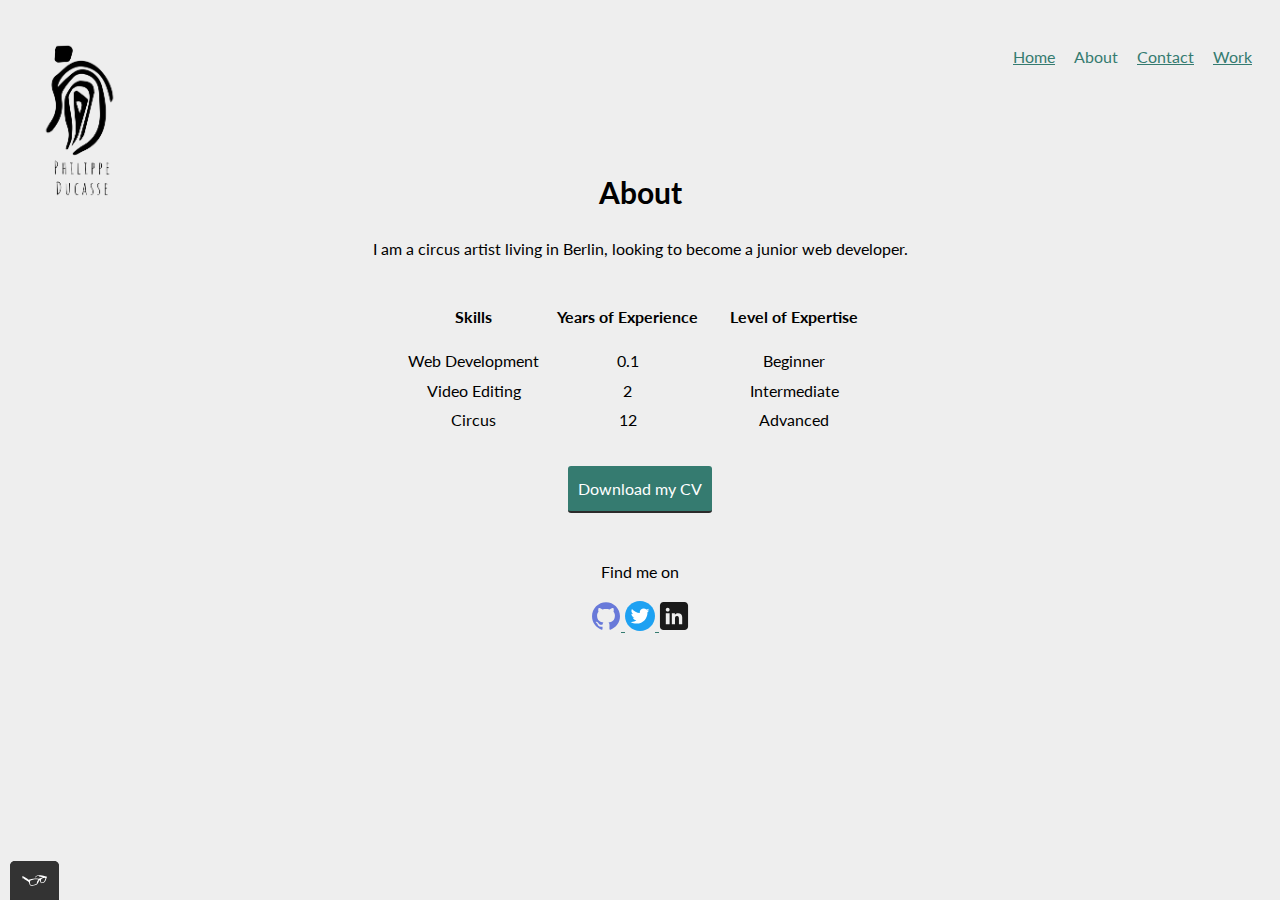
==== commit e7dc0bd4: "added links to social media handles" ====
--- a/about.html
+++ b/about.html
@@ -34,7 +34,7 @@
         <div class="about">
                 <h1>About</h1>
                     <article>
-                        I am a circus artist living in Berlin, looking to become a freelance web developer.
+                        I am a circus artist living in Berlin, looking to become a junior web developer.
                     </article>
                     <br>
                     <table class="about-table">
@@ -64,613 +64,20 @@
                         </tbody>
                     </table>
                 <a href="files/cv.pdf" class="button" download>Download my CV</a>
-                <svg id="about-picture" xmlns="http://www.w3.org/2000/svg" class="berlin-illustration" height="50%" viewBox="0 0 700 505" xmlns:xlink="http://www.w3.org/1999/xlink">
-                    <defs>
-                        <polygon id="a" points=".06 231.917 .06 .929 688.717 .929 688.717 231.917"></polygon>
-                    </defs>
-                    <g fill="none" fill-rule="evenodd">
-                      <g transform="translate(0 241)" class="cloud-front">
-                      <path fill="#1A232C" d="M87.602,29 L87.602,28 C87.326,28.001 87.103,28.024 86.927,28.033 L86.979,29.031 L87.947,28.78 C85.741,20.282 78.041,14.002 68.852,14 C67.858,14 66.904,14.096 65.98,14.231 L66.125,15.22 L67.019,14.772 C62.626,6.015 53.567,0.001 43.102,0 C29.041,0.002 17.524,10.848 16.443,24.632 L17.44,24.71 L17.606,23.724 C16.803,23.589 15.969,23.5 15.102,23.5 C6.817,23.501 0.102,30.215 0.102,38.5 C0.102,46.785 6.817,53.499 15.102,53.5 L87.602,53.5 C94.644,53.499 100.351,47.792 100.352,40.75 C100.351,33.708 94.644,28.001 87.602,28 L87.602,30 C90.573,30 93.254,31.202 95.203,33.149 C97.15,35.097 98.351,37.778 98.352,40.75 C98.351,43.722 97.15,46.403 95.203,48.351 C93.254,50.298 90.573,51.5 87.602,51.5 L15.102,51.5 C11.509,51.5 8.265,50.046 5.909,47.692 C3.555,45.337 2.102,42.093 2.102,38.5 C2.102,34.907 3.555,31.663 5.909,29.308 C8.265,26.954 11.509,25.5 15.102,25.5 C15.831,25.5 16.553,25.575 17.273,25.697 C17.551,25.743 17.832,25.672 18.055,25.499 C18.277,25.325 18.414,25.07 18.436,24.789 C19.436,12.04 30.094,1.998 43.102,2 C52.786,1.999 61.163,7.564 65.231,15.669 C65.425,16.055 65.842,16.272 66.27,16.21 C67.132,16.084 67.988,16 68.852,16 C77.108,15.998 84.027,21.647 86.011,29.283 C86.13,29.741 86.557,30.054 87.031,30.03 C87.27,30.017 87.457,29.999 87.602,30 L87.602,29" transform="translate(38 36)"></path>
-                        </g>
-                        <path fill="#B5CE6F" d="M646.484,484.382 C646.484,489.501 644.531,494.62 640.627,498.525 C636.722,502.43 631.603,504.382 626.484,504.382 L60.873,504.382 C55.754,504.382 50.636,502.43 46.731,498.525 C42.826,494.62 40.873,489.501 40.873,484.382 L40.873,471.917 L646.484,471.917 L646.484,484.382"></path>
-                        <polyline fill="#67C2E2" points="334.824 185.029 101.449 185.029 106.209 195.08 563.438 195.08 568.2 185.029 334.824 185.029"></polyline>
-                        <path fill="#1A232C" d="M334.824,185.029 L334.824,184.029 L101.449,184.029 C101.104,184.029 100.788,184.203 100.604,184.494 C100.42,184.785 100.398,185.146 100.545,185.457 L105.306,195.508 C105.471,195.856 105.824,196.079 106.209,196.079 L563.438,196.079 C563.824,196.079 564.177,195.856 564.342,195.508 L569.104,185.457 C569.251,185.146 569.229,184.785 569.045,184.494 C568.861,184.203 568.544,184.029 568.2,184.029 L334.824,184.029 L334.824,186.029 L566.62,186.029 L562.806,194.08 L106.842,194.08 L103.029,186.029 L334.824,186.029 L334.824,185.029"></path>
-                        <polygon fill="#296997" points="114.416 218.974 560.222 218.974 560.222 195.08 114.416 195.08"></polygon>
-                        <path fill="#1A232C" d="M560.222,218.974 L560.222,217.974 L115.416,217.974 L115.416,196.079 L559.222,196.079 L559.222,218.974 L560.222,218.974 L560.222,217.974 L560.222,218.974 L561.222,218.974 L561.222,195.08 C561.222,194.816 561.115,194.559 560.929,194.372 C560.742,194.186 560.485,194.08 560.222,194.08 L114.416,194.08 C114.152,194.08 113.895,194.186 113.708,194.372 C113.522,194.559 113.416,194.816 113.416,195.08 L113.416,218.974 C113.416,219.237 113.522,219.495 113.708,219.681 C113.895,219.867 114.152,219.974 114.416,219.974 L560.222,219.974 C560.485,219.974 560.742,219.867 560.929,219.681 C561.115,219.495 561.222,219.237 561.222,218.974 L560.222,218.974"></path>
-                        <polygon fill="#67C2E2" points="105.85 269.08 573.225 269.08 573.225 233.398 105.85 233.398"></polygon>
-                        <path fill="#1A232C" d="M573.225,233.398 L573.225,232.398 L105.85,232.398 C105.587,232.398 105.329,232.505 105.143,232.691 C104.957,232.877 104.85,233.134 104.85,233.398 L104.85,269.08 C104.85,269.344 104.957,269.601 105.143,269.788 C105.329,269.974 105.587,270.08 105.85,270.08 L573.225,270.08 C573.488,270.08 573.745,269.974 573.932,269.788 C574.118,269.601 574.225,269.344 574.225,269.08 L574.225,233.398 C574.225,233.134 574.118,232.877 573.932,232.691 C573.745,232.505 573.488,232.398 573.225,232.398 L573.225,233.398 L572.225,233.398 L572.225,268.08 L106.85,268.08 L106.85,234.398 L573.225,234.398 L573.225,233.398 L572.225,233.398 L573.225,233.398"></path>
-                        <polygon fill="#296997" points="116.751 256.508 562.557 256.508 562.557 241.243 116.751 241.243"></polygon>
-                        <path fill="#1A232C" d="M562.557,256.508 L562.557,255.508 L117.75,255.508 L117.75,242.243 L561.557,242.243 L561.557,256.508 L562.557,256.508 L562.557,255.508 L562.557,256.508 L563.557,256.508 L563.557,241.243 C563.557,240.979 563.45,240.722 563.264,240.535 C563.078,240.349 562.82,240.243 562.557,240.243 L116.75,240.243 C116.487,240.243 116.23,240.349 116.043,240.535 C115.857,240.722 115.751,240.979 115.751,241.243 L115.751,256.508 C115.751,256.771 115.857,257.029 116.043,257.215 C116.23,257.401 116.487,257.508 116.751,257.508 L562.557,257.508 C562.82,257.508 563.077,257.401 563.264,257.215 C563.45,257.029 563.557,256.771 563.557,256.508 L562.557,256.508"></path>
-                        <polygon fill="#67C2E2" points="158.07 218.974 518.563 218.974 518.563 211.858 158.07 211.858"></polygon>
-                        <path fill="#1A232C" d="M518.563,211.858 L518.563,210.858 L158.07,210.858 C157.807,210.858 157.549,210.964 157.363,211.151 C157.177,211.337 157.07,211.594 157.07,211.858 L157.07,218.974 C157.07,219.237 157.177,219.495 157.363,219.681 C157.549,219.867 157.807,219.974 158.07,219.974 L518.563,219.974 C518.826,219.974 519.083,219.867 519.27,219.681 C519.456,219.495 519.562,219.237 519.562,218.974 L519.562,211.858 C519.562,211.594 519.456,211.337 519.27,211.151 C519.083,210.964 518.826,210.858 518.563,210.858 L518.563,211.858 L517.563,211.858 L517.563,217.974 L159.07,217.974 L159.07,212.858 L518.563,212.858 L518.563,211.858 L517.563,211.858 L518.563,211.858"></path>
-                        <polygon fill="#FBFDFC" points="186.438 211.858 490.194 211.858 490.194 204.741 186.438 204.741"></polygon>
-                        <path fill="#1A232C" d="M490.194,204.741 L490.194,203.741 L186.438,203.741 C186.175,203.741 185.917,203.848 185.731,204.034 C185.545,204.221 185.438,204.478 185.438,204.741 L185.438,211.858 C185.438,212.121 185.545,212.379 185.731,212.565 C185.917,212.751 186.175,212.858 186.438,212.858 L490.194,212.858 C490.458,212.858 490.715,212.751 490.902,212.565 C491.088,212.379 491.194,212.121 491.194,211.858 L491.194,204.741 C491.194,204.478 491.088,204.221 490.902,204.034 C490.715,203.848 490.458,203.741 490.194,203.741 L490.194,204.741 L489.194,204.741 L489.194,210.858 L187.438,210.858 L187.438,205.741 L490.194,205.741 L490.194,204.741 L489.194,204.741 L490.194,204.741"></path>
-                        <polygon fill="#67C2E2" points="206.805 204.741 469.828 204.741 469.828 197.624 206.805 197.624"></polygon>
-                        <path fill="#1A232C" d="M469.828,197.624 L469.828,196.624 L206.805,196.624 C206.541,196.624 206.284,196.731 206.098,196.917 C205.911,197.103 205.805,197.361 205.805,197.624 L205.805,204.741 C205.805,205.005 205.911,205.262 206.098,205.449 C206.284,205.635 206.541,205.741 206.805,205.741 L469.828,205.741 C470.091,205.741 470.349,205.635 470.535,205.449 C470.722,205.262 470.828,205.005 470.828,204.741 L470.828,197.624 C470.828,197.361 470.722,197.103 470.535,196.917 C470.349,196.731 470.091,196.624 469.828,196.624 L469.828,197.624 L468.828,197.624 L468.828,203.741 L207.805,203.741 L207.805,198.624 L469.828,198.624 L469.828,197.624 L468.828,197.624 L469.828,197.624"></path>
-                        <polygon fill="#FBFDFC" points="229.521 197.624 447.111 197.624 447.111 190.509 229.521 190.509"></polygon>
-                        <path fill="#1A232C" d="M447.111,190.509 L447.111,189.509 L229.521,189.509 C229.258,189.509 229,189.616 228.814,189.802 C228.628,189.988 228.521,190.246 228.521,190.509 L228.521,197.624 C228.521,197.888 228.628,198.145 228.814,198.332 C229,198.518 229.258,198.624 229.521,198.624 L447.111,198.624 C447.375,198.624 447.632,198.518 447.818,198.332 C448.005,198.145 448.111,197.888 448.111,197.624 L448.111,190.509 C448.111,190.246 448.005,189.988 447.818,189.802 C447.632,189.616 447.375,189.509 447.111,189.509 L447.111,190.509 L446.111,190.509 L446.111,196.624 L230.521,196.624 L230.521,191.509 L447.111,191.509 L447.111,190.509 L446.111,190.509 L447.111,190.509"></path>
-                        <path fill="#67C2E2" d="M135.607,355.447 C135.163,337.766 134.264,313.326 133.648,297.387 C133.274,287.721 133.004,281.18 133.004,281.18 L108.722,281.18 C108.722,281.18 108.452,287.721 108.079,297.387 C107.462,313.326 106.563,337.766 106.119,355.447 C105.953,362.059 105.85,367.732 105.85,371.653 L105.85,371.654 C105.85,386.117 107.243,424.332 108.089,446.189 C108.457,455.706 108.722,462.126 108.722,462.126 L133.004,462.126 C133.004,462.126 133.269,455.706 133.637,446.189 C134.482,424.332 135.876,386.117 135.876,371.654 L135.876,371.653 C135.876,367.732 135.773,362.059 135.607,355.447"></path>
-                        <path fill="#428DAE" d="M133.648 297.387L108.079 297.387C108.452 287.721 108.722 281.18 108.722 281.18L133.004 281.18C133.004 281.18 133.274 287.721 133.648 297.387M135.876 371.654L105.85 371.654 105.85 371.653C105.85 367.732 105.953 362.059 106.119 355.447L135.607 355.447C135.773 362.059 135.876 367.732 135.876 371.653L135.876 371.654M133.004 462.126L108.722 462.126C108.722 462.126 108.457 455.706 108.089 446.189L133.637 446.189C133.269 455.706 133.004 462.126 133.004 462.126"></path>
-                        <path fill="#1A232C" d="M109.612,461.199 L132.114,461.199 C132.447,453.007 134.949,390.886 134.949,371.653 C134.949,352.42 132.447,290.299 132.114,282.108 L109.612,282.108 C109.279,290.299 106.778,352.42 106.778,371.653 C106.778,390.886 109.279,453.007 109.612,461.199 Z M133.895,463.054 L107.832,463.054 L107.794,462.164 C107.766,461.466 104.922,392.193 104.922,371.653 C104.922,351.114 107.766,281.839 107.794,281.142 L107.832,280.252 L133.895,280.252 L133.931,281.142 C133.96,281.839 136.804,351.114 136.804,371.653 C136.804,392.193 133.96,461.466 133.931,462.164 L133.895,463.054 L133.895,463.054 Z"></path>
-                        <path fill="#1A232C" d="M111.638 281.18L111.638 462.126C111.638 462.679 112.086 463.126 112.638 463.126 113.19 463.126 113.638 462.679 113.638 462.126L113.638 281.18C113.638 280.628 113.19 280.18 112.638 280.18 112.086 280.18 111.638 280.628 111.638 281.18M119.863 281.18L119.863 462.126C119.863 462.679 120.311 463.126 120.863 463.126 121.416 463.126 121.863 462.679 121.863 462.126L121.863 281.18C121.863 280.628 121.416 280.18 120.863 280.18 120.311 280.18 119.863 280.628 119.863 281.18M128.088 281.18L128.088 462.126C128.088 462.679 128.536 463.126 129.088 463.126 129.64 463.126 130.088 462.679 130.088 462.126L130.088 281.18C130.088 280.628 129.64 280.18 129.088 280.18 128.536 280.18 128.088 280.628 128.088 281.18"></path>
-                        <path fill="#296997" d="M136.79,277.265 C136.79,279.418 134.675,281.18 132.09,281.18 L109.636,281.18 C107.051,281.18 104.936,279.418 104.936,277.265 C104.936,275.111 107.051,273.349 109.636,273.349 L132.09,273.349 C134.675,273.349 136.79,275.111 136.79,277.265"></path>
-                        <path fill="#1A232C" d="M136.79,277.265 L135.79,277.265 C135.789,278.005 135.433,278.704 134.769,279.262 C134.109,279.814 133.155,280.181 132.09,280.18 L109.636,280.18 C108.571,280.181 107.617,279.814 106.956,279.262 C106.293,278.704 105.936,278.005 105.936,277.265 C105.936,276.524 106.293,275.825 106.957,275.267 C107.617,274.715 108.571,274.348 109.636,274.349 L132.09,274.349 C133.155,274.348 134.109,274.716 134.769,275.267 C135.433,275.825 135.789,276.524 135.79,277.265 L137.79,277.265 C137.791,275.851 137.09,274.593 136.049,273.731 C135.006,272.863 133.61,272.35 132.09,272.349 L109.636,272.349 C108.116,272.35 106.72,272.863 105.676,273.731 C104.636,274.593 103.935,275.851 103.936,277.265 C103.935,278.678 104.636,279.937 105.677,280.798 C106.72,281.666 108.116,282.179 109.636,282.18 L132.09,282.18 C133.61,282.179 135.006,281.666 136.049,280.798 C137.09,279.937 137.791,278.678 137.79,277.265 L136.79,277.265"></path>
-                        <path fill="#296997" d="M140.775,467.217 C140.775,469.803 138.661,471.917 136.076,471.917 L105.65,471.917 C103.065,471.917 100.951,469.803 100.951,467.217 L100.951,466.825 C100.951,464.241 103.065,462.126 105.65,462.126 L136.076,462.126 C138.661,462.126 140.775,464.241 140.775,466.825 L140.775,467.217"></path>
-                        <path fill="#1A232C" d="M140.775,467.217 L139.775,467.217 C139.775,468.235 139.361,469.155 138.688,469.83 C138.013,470.503 137.093,470.917 136.076,470.917 L105.65,470.917 C104.633,470.917 103.713,470.504 103.038,469.83 C102.365,469.155 101.951,468.235 101.951,467.217 L101.951,466.825 C101.951,465.808 102.365,464.889 103.038,464.214 C103.713,463.54 104.633,463.127 105.65,463.126 L136.076,463.126 C137.093,463.127 138.013,463.54 138.688,464.214 C139.362,464.889 139.775,465.808 139.775,466.825 L139.775,467.217 L141.775,467.217 L141.775,466.825 C141.772,463.684 139.217,461.13 136.076,461.126 L105.65,461.126 C102.509,461.13 99.955,463.684 99.951,466.825 L99.951,467.217 C99.954,470.36 102.509,472.914 105.65,472.917 L136.076,472.917 C139.217,472.914 141.772,470.36 141.775,467.217 L140.775,467.217"></path>
-                        <path fill="#296997" d="M136.79,458.208 C136.79,460.363 134.675,462.126 132.09,462.126 L109.636,462.126 C107.051,462.126 104.936,460.363 104.936,458.208 C104.936,456.057 107.051,454.292 109.636,454.292 L132.09,454.292 C134.675,454.292 136.79,456.057 136.79,458.208"></path>
-                        <path fill="#1A232C" d="M136.79,458.208 L135.79,458.208 C135.789,458.949 135.432,459.649 134.769,460.207 C134.108,460.76 133.154,461.128 132.09,461.126 L109.636,461.126 C108.572,461.128 107.617,460.76 106.957,460.207 C106.293,459.649 105.936,458.949 105.936,458.208 C105.936,457.47 106.293,456.77 106.957,456.212 C107.617,455.659 108.572,455.291 109.636,455.292 L132.09,455.292 C133.154,455.291 134.108,455.659 134.769,456.212 C135.433,456.77 135.789,457.47 135.79,458.208 L137.79,458.208 C137.791,456.796 137.09,455.538 136.05,454.675 C135.006,453.808 133.61,453.294 132.09,453.292 L109.636,453.292 C108.115,453.294 106.719,453.808 105.676,454.675 C104.636,455.538 103.935,456.796 103.936,458.208 C103.935,459.622 104.636,460.881 105.676,461.743 C106.72,462.611 108.116,463.125 109.636,463.126 L132.09,463.126 C133.61,463.125 135.006,462.611 136.05,461.743 C137.09,460.881 137.791,459.622 137.79,458.208 L136.79,458.208"></path>
-                        <path fill="#67C2E2" d="M572.471,355.447 C572.025,337.766 571.126,313.326 570.51,297.387 C570.137,287.721 569.867,281.18 569.867,281.18 L545.585,281.18 C545.585,281.18 545.315,287.721 544.942,297.387 C544.326,313.326 543.427,337.766 542.981,355.447 C542.815,362.059 542.713,367.732 542.713,371.653 L542.713,371.654 C542.713,386.117 544.107,424.332 544.952,446.189 C545.32,455.706 545.585,462.126 545.585,462.126 L569.867,462.126 C569.867,462.126 570.132,455.706 570.499,446.189 C571.346,424.332 572.739,386.117 572.739,371.654 L572.739,371.653 C572.739,367.732 572.637,362.059 572.471,355.447"></path>
-                        <path fill="#428DAE" d="M569.582 297.387L566.951 297.387 566.951 282.108 568.977 282.108C569.063 284.206 569.29 289.841 569.582 297.387M564.951 297.387L545.871 297.387C546.162 289.841 546.39 284.206 546.476 282.108L564.951 282.108 564.951 297.387M571.8 369.187L566.951 369.187 566.951 356.265 571.562 356.265C571.685 361.272 571.771 365.701 571.8 369.187M564.951 369.187L543.653 369.187C543.684 365.512 543.777 360.79 543.912 355.447L553.551 355.447 553.551 356.265 564.951 356.265 564.951 369.187"></path>
-                        <path fill="#1A232C" d="M546.476,461.199 L568.977,461.199 C569.31,453.007 571.812,390.886 571.812,371.653 C571.812,352.42 569.31,290.299 568.977,282.108 L546.476,282.108 C546.142,290.299 543.642,352.42 543.642,371.653 C543.642,390.886 546.142,453.007 546.476,461.199 M570.758,463.054 L544.694,463.054 L544.658,462.164 C544.629,461.466 541.785,392.193 541.785,371.653 C541.785,351.114 544.629,281.839 544.658,281.142 L544.694,280.252 L570.758,280.252 L570.795,281.142 C570.823,281.839 573.667,351.114 573.667,371.653 C573.667,392.193 570.823,461.466 570.795,462.164 L570.758,463.054"></path>
-                        <path fill="#1A232C" d="M548.501 281.18L548.501 462.126C548.501 462.679 548.949 463.126 549.501 463.126 550.053 463.126 550.501 462.679 550.501 462.126L550.501 281.18C550.501 280.628 550.053 280.18 549.501 280.18 548.949 280.18 548.501 280.628 548.501 281.18M556.727 281.18L556.727 462.126C556.727 462.679 557.174 463.126 557.727 463.126 558.279 463.126 558.727 462.679 558.727 462.126L558.727 281.18C558.727 280.628 558.279 280.18 557.727 280.18 557.174 280.18 556.727 280.628 556.727 281.18M564.951 281.18L564.951 462.126C564.951 462.679 565.399 463.126 565.951 463.126 566.503 463.126 566.951 462.679 566.951 462.126L566.951 281.18C566.951 280.628 566.503 280.18 565.951 280.18 565.399 280.18 564.951 280.628 564.951 281.18"></path>
-                        <path fill="#296997" d="M573.653,277.265 C573.653,279.418 571.537,281.18 568.953,281.18 L546.499,281.18 C543.915,281.18 541.799,279.418 541.799,277.265 C541.799,275.111 543.915,273.349 546.499,273.349 L568.953,273.349 C571.537,273.349 573.653,275.111 573.653,277.265"></path>
-                        <path fill="#1A232C" d="M573.653,277.265 L572.653,277.265 C572.653,278.005 572.296,278.704 571.632,279.262 C570.972,279.814 570.017,280.181 568.953,280.18 L546.499,280.18 C545.435,280.181 544.48,279.814 543.82,279.262 C543.156,278.704 542.8,278.005 542.799,277.265 C542.8,276.525 543.156,275.825 543.82,275.267 C544.481,274.715 545.435,274.348 546.499,274.349 L568.953,274.349 C570.017,274.348 570.972,274.715 571.632,275.267 C572.296,275.825 572.653,276.525 572.653,277.265 L574.653,277.265 C574.654,275.851 573.953,274.593 572.912,273.731 C571.869,272.863 570.473,272.35 568.953,272.349 L546.499,272.349 C544.979,272.35 543.583,272.863 542.54,273.731 C541.499,274.593 540.798,275.851 540.799,277.265 C540.798,278.679 541.499,279.937 542.54,280.798 C543.583,281.666 544.979,282.179 546.499,282.18 L568.953,282.18 C570.473,282.179 571.869,281.666 572.912,280.798 C573.953,279.937 574.654,278.679 574.653,277.265 L573.653,277.265"></path>
-                        <path fill="#296997" d="M577.639,467.217 C577.639,469.803 575.524,471.917 572.938,471.917 L542.514,471.917 C539.929,471.917 537.813,469.803 537.813,467.217 L537.813,466.825 C537.813,464.241 539.929,462.126 542.514,462.126 L572.938,462.126 C575.524,462.126 577.639,464.241 577.639,466.825 L577.639,467.217"></path>
-                        <path fill="#1A232C" d="M577.639,467.217 L576.639,467.217 C576.638,468.235 576.225,469.155 575.551,469.83 C574.876,470.503 573.956,470.917 572.938,470.917 L542.514,470.917 C541.497,470.917 540.576,470.503 539.901,469.83 C539.227,469.155 538.814,468.234 538.813,467.217 L538.813,466.825 C538.814,465.808 539.227,464.889 539.901,464.214 C540.576,463.54 541.497,463.127 542.514,463.126 L572.938,463.126 C573.956,463.127 574.876,463.54 575.551,464.214 C576.225,464.888 576.638,465.808 576.639,466.825 L576.639,467.217 L578.639,467.217 L578.639,466.825 C578.635,463.684 576.081,461.13 572.938,461.126 L542.514,461.126 C539.372,461.13 536.817,463.684 536.813,466.825 L536.813,467.217 C536.817,470.36 539.372,472.914 542.514,472.917 L572.938,472.917 C576.081,472.914 578.635,470.359 578.639,467.217 L577.639,467.217"></path>
-                        <path fill="#296997" d="M573.653,458.208 C573.653,460.363 571.537,462.126 568.953,462.126 L546.499,462.126 C543.915,462.126 541.799,460.363 541.799,458.208 C541.799,456.057 543.915,454.292 546.499,454.292 L568.953,454.292 C571.537,454.292 573.653,456.057 573.653,458.208"></path>
-                        <path fill="#1A232C" d="M573.653,458.208 L572.653,458.208 C572.653,458.949 572.296,459.649 571.632,460.207 C570.971,460.76 570.017,461.128 568.953,461.126 L546.499,461.126 C545.435,461.128 544.481,460.76 543.82,460.207 C543.157,459.649 542.799,458.949 542.799,458.208 C542.799,457.47 543.156,456.77 543.82,456.212 C544.481,455.659 545.435,455.291 546.499,455.292 L568.953,455.292 C570.017,455.291 570.971,455.659 571.632,456.212 C572.296,456.77 572.653,457.47 572.653,458.208 L574.653,458.208 C574.654,456.796 573.953,455.538 572.912,454.675 C571.869,453.808 570.473,453.294 568.953,453.292 L546.499,453.292 C544.979,453.294 543.583,453.808 542.54,454.675 C541.499,455.538 540.798,456.796 540.799,458.208 C540.798,459.622 541.499,460.881 542.54,461.743 C543.583,462.611 544.979,463.125 546.499,463.126 L568.953,463.126 C570.473,463.125 571.869,462.611 572.912,461.743 C573.953,460.881 574.654,459.622 574.653,458.208 L573.653,458.208"></path>
-                        <path fill="#67C2E2" d="M485.098,355.447 C484.654,337.766 483.753,313.326 483.137,297.387 C482.764,287.721 482.494,281.18 482.494,281.18 L458.213,281.18 C458.213,281.18 457.942,287.721 457.569,297.387 C456.953,313.326 456.055,337.766 455.608,355.447 C455.443,362.059 455.34,367.732 455.34,371.653 L455.34,371.654 C455.34,386.117 456.733,424.332 457.58,446.189 C457.948,455.706 458.213,462.126 458.213,462.126 L482.494,462.126 C482.494,462.126 482.759,455.706 483.126,446.189 C483.973,424.332 485.366,386.117 485.366,371.654 L485.366,371.653 C485.366,367.732 485.265,362.059 485.098,355.447"></path>
-                        <path fill="#428DAE" d="M483.137 297.387L457.569 297.387C457.942 287.721 458.213 281.18 458.213 281.18L482.494 281.18C482.494 281.18 482.764 287.721 483.137 297.387M485.355 369.187L455.351 369.187C455.382 365.502 455.475 360.78 455.608 355.447L485.098 355.447C485.232 360.78 485.325 365.502 485.355 369.187"></path>
-                        <path fill="#1A232C" d="M459.103,461.199 L481.605,461.199 C481.938,453.007 484.439,390.886 484.439,371.653 C484.439,352.42 481.938,290.299 481.605,282.108 L459.103,282.108 C458.769,290.299 456.268,352.42 456.268,371.653 C456.268,390.886 458.769,453.007 459.103,461.199 Z M483.386,463.054 L457.321,463.054 L457.285,462.164 C457.256,461.466 454.412,392.193 454.412,371.653 C454.412,351.114 457.256,281.839 457.285,281.142 L457.321,280.252 L483.386,280.252 L483.422,281.142 C483.45,281.839 486.294,351.114 486.294,371.653 C486.294,392.193 483.45,461.466 483.422,462.164 L483.386,463.054 L483.386,463.054 Z"></path>
-                        <path fill="#1A232C" d="M461.128 281.18L461.128 462.126C461.128 462.679 461.576 463.126 462.128 463.126 462.68 463.126 463.128 462.679 463.128 462.126L463.128 281.18C463.128 280.628 462.68 280.18 462.128 280.18 461.576 280.18 461.128 280.628 461.128 281.18M469.354 281.18L469.354 462.126C469.354 462.679 469.801 463.126 470.354 463.126 470.906 463.126 471.354 462.679 471.354 462.126L471.354 281.18C471.354 280.628 470.906 280.18 470.354 280.18 469.801 280.18 469.354 280.628 469.354 281.18M477.578 281.18L477.578 462.126C477.578 462.679 478.026 463.126 478.578 463.126 479.13 463.126 479.578 462.679 479.578 462.126L479.578 281.18C479.578 280.628 479.13 280.18 478.578 280.18 478.026 280.18 477.578 280.628 477.578 281.18"></path>
-                        <path fill="#296997" d="M486.281,277.265 C486.281,279.418 484.164,281.18 481.58,281.18 L459.126,281.18 C456.542,281.18 454.426,279.418 454.426,277.265 C454.426,275.111 456.542,273.349 459.126,273.349 L481.58,273.349 C484.164,273.349 486.281,275.111 486.281,277.265"></path>
-                        <path fill="#1A232C" d="M486.281,277.265 L485.281,277.265 C485.281,278.005 484.924,278.704 484.26,279.262 C483.599,279.814 482.644,280.181 481.58,280.18 L459.126,280.18 C458.062,280.181 457.107,279.814 456.447,279.262 C455.783,278.704 455.427,278.005 455.426,277.265 C455.427,276.525 455.783,275.825 456.447,275.267 C457.108,274.715 458.062,274.348 459.126,274.349 L481.58,274.349 C482.644,274.348 483.599,274.716 484.26,275.268 C484.924,275.825 485.281,276.525 485.281,277.265 L487.281,277.265 C487.282,275.851 486.58,274.593 485.54,273.731 C484.496,272.863 483.1,272.35 481.58,272.349 L459.126,272.349 C457.606,272.35 456.21,272.863 455.167,273.731 C454.126,274.593 453.425,275.851 453.426,277.265 C453.425,278.679 454.126,279.937 455.167,280.798 C456.21,281.666 457.606,282.179 459.126,282.18 L481.58,282.18 C483.1,282.179 484.496,281.666 485.54,280.799 C486.58,279.937 487.282,278.679 487.281,277.265 L486.281,277.265"></path>
-                        <path fill="#296997" d="M490.266,467.217 C490.266,469.803 488.151,471.917 485.565,471.917 L455.141,471.917 C452.556,471.917 450.44,469.803 450.44,467.217 L450.44,466.825 C450.44,464.241 452.556,462.126 455.141,462.126 L485.565,462.126 C488.151,462.126 490.266,464.241 490.266,466.825 L490.266,467.217"></path>
-                        <path fill="#1A232C" d="M490.266,467.217 L489.266,467.217 C489.265,468.235 488.852,469.155 488.178,469.83 C487.503,470.503 486.583,470.917 485.565,470.917 L455.141,470.917 C454.124,470.917 453.203,470.503 452.528,469.83 C451.854,469.155 451.441,468.234 451.44,467.217 L451.44,466.825 C451.441,465.808 451.854,464.889 452.528,464.214 C453.203,463.54 454.124,463.127 455.141,463.126 L485.565,463.126 C486.583,463.127 487.503,463.54 488.178,464.214 C488.852,464.888 489.265,465.808 489.266,466.825 L489.266,467.217 L491.266,467.217 L491.266,466.825 C491.262,463.684 488.708,461.13 485.565,461.126 L455.141,461.126 C451.999,461.13 449.444,463.684 449.44,466.825 L449.44,467.217 C449.444,470.36 451.999,472.914 455.141,472.917 L485.565,472.917 C488.708,472.914 491.262,470.359 491.266,467.217 L490.266,467.217"></path>
-                        <path fill="#296997" d="M486.281,458.208 C486.281,460.363 484.164,462.126 481.58,462.126 L459.126,462.126 C456.542,462.126 454.426,460.363 454.426,458.208 C454.426,456.057 456.542,454.292 459.126,454.292 L481.58,454.292 C484.164,454.292 486.281,456.057 486.281,458.208"></path>
-                        <path fill="#1A232C" d="M486.281,458.208 L485.281,458.208 C485.281,458.949 484.923,459.649 484.26,460.207 C483.599,460.76 482.644,461.128 481.58,461.126 L459.126,461.126 C458.062,461.128 457.108,460.76 456.447,460.207 C455.784,459.649 455.427,458.949 455.426,458.208 C455.426,457.47 455.783,456.77 456.447,456.212 C457.108,455.659 458.062,455.291 459.126,455.292 L481.58,455.292 C482.644,455.291 483.598,455.659 484.26,456.212 C484.924,456.77 485.281,457.47 485.281,458.208 L487.281,458.208 C487.282,456.795 486.58,455.538 485.54,454.675 C484.496,453.808 483.1,453.294 481.58,453.292 L459.126,453.292 C457.606,453.294 456.21,453.808 455.167,454.675 C454.126,455.538 453.425,456.796 453.426,458.208 C453.425,459.622 454.126,460.881 455.167,461.743 C456.21,462.611 457.606,463.125 459.126,463.126 L481.58,463.126 C483.1,463.125 484.496,462.611 485.54,461.743 C486.581,460.881 487.282,459.622 487.281,458.208 L486.281,458.208"></path>
-                        <path fill="#67C2E2" d="M397.726,354.466 C397.28,336.787 396.381,312.346 395.765,296.407 C395.392,286.742 395.122,280.2 395.122,280.2 L370.84,280.2 C370.84,280.2 370.57,286.742 370.197,296.407 C369.581,312.346 368.682,336.787 368.236,354.466 C368.07,361.078 367.968,366.751 367.968,370.672 L367.968,370.673 C367.968,385.136 369.361,423.352 370.207,445.208 C370.575,454.726 370.84,461.146 370.84,461.146 L395.122,461.146 C395.122,461.146 395.386,454.726 395.754,445.208 C396.601,423.352 397.994,385.136 397.994,370.673 L397.994,370.672 C397.994,366.751 397.892,361.078 397.726,354.466"></path>
-                        <path fill="#428DAE" d="M394.837 296.407L392.206 296.407 392.206 281.127 394.233 281.127C394.318 283.225 394.545 288.861 394.837 296.407L394.837 296.407zM383.981 296.407L390.206 296.407 390.206 281.127 383.981 281.127 383.981 296.407zM375.756 296.407L381.98 296.407 381.98 281.127 375.756 281.127 375.756 296.407zM373.756 296.407L371.126 296.407C371.417 288.861 371.645 283.225 371.73 281.127L373.756 281.127 373.756 296.407 373.756 296.407zM397.062 369.187L392.206 369.187 392.206 354.466 396.796 354.466C396.943 360.298 397.041 365.389 397.062 369.187L397.062 369.187zM383.981 369.187L390.206 369.187 390.206 354.466 383.981 354.466 383.981 369.187zM375.756 369.187L381.98 369.187 381.98 354.466 375.756 354.466 375.756 369.187zM373.756 369.187L368.9 369.187C368.921 365.389 369.019 360.298 369.166 354.466L373.756 354.466 373.756 369.187 373.756 369.187z"></path>
-                        <path fill="#1A232C" d="M371.73,460.218 L394.233,460.218 C394.565,452.027 397.066,389.906 397.066,370.672 C397.066,351.44 394.565,289.319 394.233,281.127 L371.73,281.127 C371.397,289.319 368.895,351.44 368.895,370.672 C368.895,389.906 371.397,452.027 371.73,460.218 M396.013,462.074 L369.949,462.074 L369.912,461.184 C369.884,460.486 367.04,391.212 367.04,370.672 C367.04,350.133 369.884,280.859 369.912,280.162 L369.949,279.272 L396.013,279.272 L396.05,280.162 C396.078,280.859 398.922,350.133 398.922,370.672 C398.922,391.212 396.078,460.486 396.05,461.184 L396.013,462.074"></path>
-                        <path fill="#1A232C" d="M373.756 280.2L373.756 461.146C373.756 461.698 374.203 462.146 374.756 462.146 375.308 462.146 375.756 461.698 375.756 461.146L375.756 280.2C375.756 279.647 375.308 279.2 374.756 279.2 374.203 279.2 373.756 279.647 373.756 280.2M381.98 280.2L381.98 461.146C381.98 461.698 382.428 462.146 382.98 462.146 383.533 462.146 383.981 461.698 383.981 461.146L383.981 280.2C383.981 279.647 383.533 279.2 382.98 279.2 382.428 279.2 381.98 279.647 381.98 280.2M390.206 280.2L390.206 461.146C390.206 461.698 390.654 462.146 391.206 462.146 391.758 462.146 392.206 461.698 392.206 461.146L392.206 280.2C392.206 279.647 391.758 279.2 391.206 279.2 390.654 279.2 390.206 279.647 390.206 280.2"></path>
-                        <path fill="#296997" d="M398.908,276.285 C398.908,278.439 396.792,280.2 394.208,280.2 L371.754,280.2 C369.17,280.2 367.053,278.439 367.053,276.285 C367.053,274.13 369.17,272.369 371.754,272.369 L394.208,272.369 C396.792,272.369 398.908,274.13 398.908,276.285"></path>
-                        <path fill="#1A232C" d="M398.908,276.285 L397.908,276.285 C397.907,277.025 397.551,277.724 396.887,278.281 C396.227,278.833 395.272,279.201 394.208,279.2 L371.754,279.2 C370.69,279.201 369.735,278.833 369.074,278.281 C368.41,277.724 368.053,277.025 368.053,276.285 C368.053,275.544 368.41,274.845 369.074,274.287 C369.735,273.735 370.69,273.367 371.754,273.369 L394.208,273.369 C395.272,273.367 396.227,273.735 396.887,274.287 C397.551,274.844 397.907,275.544 397.908,276.285 L399.908,276.285 C399.909,274.871 399.208,273.612 398.167,272.75 C397.124,271.883 395.728,271.37 394.208,271.369 L371.754,271.369 C370.234,271.37 368.838,271.883 367.794,272.75 C366.754,273.612 366.052,274.871 366.053,276.285 C366.052,277.699 366.754,278.957 367.795,279.818 C368.838,280.686 370.234,281.198 371.754,281.2 L394.208,281.2 C395.728,281.198 397.123,280.686 398.167,279.818 C399.208,278.957 399.909,277.698 399.908,276.285 L398.908,276.285"></path>
-                        <path fill="#296997" d="M402.894,466.237 C402.894,468.823 400.779,470.937 398.193,470.937 L367.768,470.937 C365.183,470.937 363.068,468.823 363.068,466.237 L363.068,465.844 C363.068,463.26 365.183,461.146 367.768,461.146 L398.193,461.146 C400.779,461.146 402.894,463.26 402.894,465.844 L402.894,466.237"></path>
-                        <path fill="#1A232C" d="M402.894,466.237 L401.894,466.237 C401.893,467.254 401.48,468.174 400.806,468.849 C400.131,469.523 399.211,469.937 398.193,469.937 L367.768,469.937 C366.751,469.937 365.831,469.523 365.156,468.849 C364.482,468.174 364.069,467.254 364.068,466.237 L364.068,465.844 C364.069,464.828 364.482,463.908 365.156,463.233 C365.831,462.56 366.751,462.146 367.768,462.146 L398.193,462.146 C399.211,462.146 400.131,462.56 400.806,463.233 C401.48,463.908 401.893,464.828 401.894,465.844 L401.894,466.237 L403.894,466.237 L403.894,465.844 C403.89,462.703 401.336,460.15 398.193,460.146 L367.768,460.146 C364.626,460.15 362.072,462.703 362.068,465.844 L362.068,466.237 C362.072,469.379 364.626,471.933 367.768,471.937 L398.193,471.937 C401.336,471.933 403.89,469.379 403.894,466.237 L402.894,466.237"></path>
-                        <path fill="#296997" d="M398.908,457.228 C398.908,459.382 396.792,461.146 394.208,461.146 L371.754,461.146 C369.17,461.146 367.053,459.382 367.053,457.228 C367.053,455.077 369.17,453.312 371.754,453.312 L394.208,453.312 C396.792,453.312 398.908,455.077 398.908,457.228"></path>
-                        <path fill="#1A232C" d="M398.908,457.228 L397.908,457.228 C397.908,457.968 397.55,458.669 396.887,459.226 C396.226,459.779 395.272,460.147 394.208,460.146 L371.754,460.146 C370.69,460.147 369.736,459.779 369.074,459.226 C368.411,458.668 368.053,457.968 368.053,457.228 C368.053,456.489 368.41,455.789 369.074,455.231 C369.736,454.679 370.69,454.311 371.754,454.312 L394.208,454.312 C395.272,454.311 396.226,454.679 396.887,455.231 C397.551,455.789 397.908,456.489 397.908,457.228 L399.908,457.228 C399.909,455.815 399.208,454.557 398.167,453.695 C397.124,452.827 395.728,452.313 394.208,452.312 L371.754,452.312 C370.234,452.313 368.838,452.827 367.794,453.695 C366.754,454.557 366.052,455.815 366.053,457.228 C366.052,458.642 366.753,459.901 367.794,460.763 C368.838,461.631 370.234,462.145 371.754,462.146 L394.208,462.146 C395.728,462.145 397.124,461.631 398.167,460.763 C399.208,459.9 399.909,458.642 399.908,457.228 L398.908,457.228"></path>
-                        <path fill="#67C2E2" d="M310.353,354.466 C309.908,336.787 309.009,312.346 308.393,296.407 C308.019,286.742 307.75,280.2 307.75,280.2 L283.467,280.2 C283.467,280.2 283.198,286.742 282.824,296.407 C282.208,312.346 281.309,336.787 280.864,354.466 C280.698,361.078 280.596,366.751 280.596,370.672 L280.596,370.673 C280.596,385.136 281.989,423.352 282.834,445.208 C283.202,454.726 283.467,461.146 283.467,461.146 L307.75,461.146 C307.75,461.146 308.014,454.726 308.382,445.208 C309.228,423.352 310.622,385.136 310.622,370.673 L310.622,370.672 C310.622,366.751 310.518,361.078 310.353,354.466"></path>
-                        <path fill="#428DAE" d="M308.393 296.407L282.824 296.407C283.198 286.742 283.467 280.2 283.467 280.2L307.75 280.2C307.75 280.2 308.019 286.742 308.393 296.407M310.617 369.187L280.6 369.187C280.621 365.377 280.718 360.285 280.864 354.466L310.353 354.466C310.498 360.285 310.596 365.377 310.617 369.187"></path>
-                        <path fill="#1A232C" d="M284.357,460.218 L306.86,460.218 C307.193,452.027 309.694,389.906 309.694,370.672 C309.694,351.44 307.193,289.319 306.86,281.127 L284.357,281.127 C284.024,289.319 281.523,351.44 281.523,370.672 C281.523,389.906 284.024,452.027 284.357,460.218 Z M308.639,462.074 L282.576,462.074 L282.54,461.184 C282.511,460.486 279.668,391.212 279.668,370.672 C279.668,350.133 282.511,280.859 282.54,280.162 L282.576,279.272 L308.639,279.272 L308.677,280.162 C308.706,280.859 311.549,350.133 311.549,370.672 C311.549,391.212 308.706,460.486 308.677,461.184 L308.639,462.074 L308.639,462.074 Z"></path>
-                        <path fill="#1A232C" d="M286.383 280.2L286.383 461.146C286.383 461.698 286.831 462.146 287.383 462.146 287.936 462.146 288.383 461.698 288.383 461.146L288.383 280.2C288.383 279.647 287.936 279.2 287.383 279.2 286.831 279.2 286.383 279.647 286.383 280.2M294.608 280.2L294.608 461.146C294.608 461.698 295.056 462.146 295.608 462.146 296.161 462.146 296.608 461.698 296.608 461.146L296.608 280.2C296.608 279.647 296.161 279.2 295.608 279.2 295.056 279.2 294.608 279.647 294.608 280.2M302.834 280.2L302.834 461.146C302.834 461.698 303.281 462.146 303.834 462.146 304.386 462.146 304.834 461.698 304.834 461.146L304.834 280.2C304.834 279.647 304.386 279.2 303.834 279.2 303.281 279.2 302.834 279.647 302.834 280.2"></path>
-                        <path fill="#296997" d="M311.535,276.285 C311.535,278.439 309.42,280.2 306.836,280.2 L284.381,280.2 C281.797,280.2 279.681,278.439 279.681,276.285 C279.681,274.13 281.797,272.369 284.381,272.369 L306.836,272.369 C309.42,272.369 311.535,274.13 311.535,276.285"></path>
-                        <path fill="#1A232C" d="M311.535,276.285 L310.535,276.285 C310.534,277.025 310.177,277.724 309.514,278.282 C308.854,278.833 307.901,279.201 306.836,279.2 L284.381,279.2 C283.316,279.201 282.362,278.833 281.702,278.281 C281.038,277.724 280.681,277.025 280.681,276.285 C280.681,275.544 281.038,274.844 281.702,274.287 C282.362,273.735 283.317,273.367 284.381,273.369 L306.836,273.369 C307.9,273.367 308.854,273.735 309.514,274.287 C310.177,274.844 310.534,275.544 310.535,276.285 L312.535,276.285 C312.535,274.871 311.835,273.613 310.795,272.75 C309.751,271.883 308.356,271.37 306.836,271.369 L284.381,271.369 C282.861,271.37 281.465,271.883 280.422,272.75 C279.381,273.612 278.68,274.871 278.681,276.285 C278.68,277.698 279.381,278.957 280.422,279.818 C281.465,280.686 282.861,281.198 284.381,281.2 L306.836,281.2 C308.356,281.198 309.751,280.685 310.794,279.818 C311.835,278.956 312.535,277.698 312.535,276.285 L311.535,276.285"></path>
-                        <path fill="#296997" d="M315.522,466.237 C315.522,468.823 313.407,470.937 310.821,470.937 L280.396,470.937 C277.811,470.937 275.696,468.823 275.696,466.237 L275.696,465.844 C275.696,463.26 277.811,461.146 280.396,461.146 L310.821,461.146 C313.407,461.146 315.522,463.26 315.522,465.844 L315.522,466.237"></path>
-                        <path fill="#1A232C" d="M315.522,466.237 L314.522,466.237 C314.521,467.254 314.108,468.174 313.434,468.849 C312.759,469.523 311.838,469.937 310.821,469.937 L280.396,469.937 C279.379,469.937 278.458,469.523 277.783,468.849 C277.11,468.174 276.696,467.254 276.696,466.237 L276.696,465.844 C276.696,464.828 277.11,463.908 277.783,463.233 C278.458,462.56 279.379,462.146 280.396,462.146 L310.821,462.146 C311.838,462.146 312.759,462.56 313.434,463.233 C314.108,463.908 314.521,464.828 314.522,465.844 L314.522,466.237 L316.521,466.237 L316.521,465.844 C316.518,462.703 313.963,460.15 310.821,460.146 L280.396,460.146 C277.254,460.15 274.7,462.703 274.696,465.844 L274.696,466.237 C274.699,469.379 277.254,471.933 280.396,471.937 L310.821,471.937 C313.963,471.933 316.518,469.379 316.521,466.237 L315.522,466.237"></path>
-                        <path fill="#296997" d="M311.535,457.228 C311.535,459.382 309.42,461.146 306.836,461.146 L284.381,461.146 C281.797,461.146 279.681,459.382 279.681,457.228 C279.681,455.077 281.797,453.312 284.381,453.312 L306.836,453.312 C309.42,453.312 311.535,455.077 311.535,457.228"></path>
-                        <path fill="#1A232C" d="M311.535,457.228 L310.535,457.228 C310.534,457.969 310.177,458.669 309.514,459.227 C308.854,459.779 307.9,460.147 306.836,460.146 L284.381,460.146 C283.317,460.147 282.363,459.779 281.702,459.227 C281.038,458.669 280.681,457.968 280.681,457.228 C280.681,456.489 281.038,455.789 281.702,455.231 C282.363,454.679 283.317,454.311 284.381,454.312 L306.836,454.312 C307.9,454.311 308.854,454.679 309.514,455.231 C310.177,455.789 310.534,456.489 310.535,457.228 L312.535,457.228 C312.535,455.815 311.835,454.558 310.795,453.695 C309.752,452.827 308.356,452.313 306.836,452.312 L284.381,452.312 C282.861,452.313 281.465,452.827 280.422,453.695 C279.381,454.557 278.68,455.815 278.681,457.228 C278.68,458.642 279.381,459.9 280.422,460.763 C281.465,461.631 282.861,462.145 284.381,462.146 L306.836,462.146 C308.356,462.145 309.752,461.631 310.795,460.763 C311.835,459.9 312.535,458.641 312.535,457.228 L311.535,457.228"></path>
-                        <path fill="#67C2E2" d="M222.981,354.466 C222.535,336.787 221.636,312.346 221.02,296.407 C220.647,286.742 220.377,280.2 220.377,280.2 L196.094,280.2 C196.094,280.2 195.825,286.742 195.452,296.407 C194.835,312.346 193.936,336.787 193.491,354.466 C193.325,361.078 193.223,366.751 193.223,370.672 L193.223,370.673 C193.223,385.136 194.616,423.352 195.462,445.208 C195.83,454.726 196.094,461.146 196.094,461.146 L220.377,461.146 C220.377,461.146 220.642,454.726 221.009,445.208 C221.855,423.352 223.249,385.136 223.249,370.673 L223.249,370.672 C223.249,366.751 223.146,361.078 222.981,354.466"></path>
-                        <path fill="#428DAE" d="M220.091 296.407L209.236 296.407 209.236 281.127 219.487 281.127C219.573 283.225 219.8 288.861 220.091 296.407L220.091 296.407zM201.011 296.407L207.236 296.407 207.236 281.127 201.011 281.127 201.011 296.407zM199.011 296.407L196.381 296.407C196.672 288.861 196.899 283.225 196.985 281.127L199.011 281.127 199.011 296.407 199.011 296.407zM222.317 369.187L209.236 369.187 209.236 356.265 221.923 356.265 221.923 354.466 222.051 354.466C222.198 360.298 222.296 365.389 222.317 369.187L222.317 369.187zM201.011 369.187L207.236 369.187 207.236 356.265 201.011 356.265 201.011 369.187zM199.011 369.187L194.155 369.187C194.174 365.784 194.255 361.345 194.377 356.265L199.011 356.265 199.011 369.187 199.011 369.187z"></path>
-                        <path fill="#1A232C" d="M196.985,460.218 L219.487,460.218 C219.82,452.027 222.321,389.906 222.321,370.672 C222.321,351.44 219.82,289.319 219.487,281.127 L196.985,281.127 C196.651,289.319 194.151,351.44 194.151,370.672 C194.151,389.906 196.651,452.027 196.985,460.218 M221.267,462.074 L195.204,462.074 L195.167,461.184 C195.138,460.486 192.295,391.212 192.295,370.672 C192.295,350.133 195.138,280.859 195.167,280.162 L195.204,279.272 L221.267,279.272 L221.305,280.162 C221.334,280.859 224.177,350.133 224.177,370.672 C224.177,391.212 221.334,460.486 221.305,461.184 L221.267,462.074"></path>
-                        <path fill="#1A232C" d="M199.011 280.2L199.011 461.146C199.011 461.698 199.458 462.146 200.011 462.146 200.563 462.146 201.011 461.698 201.011 461.146L201.011 280.2C201.011 279.647 200.563 279.2 200.011 279.2 199.458 279.2 199.011 279.647 199.011 280.2M207.236 280.2L207.236 461.146C207.236 461.698 207.684 462.146 208.236 462.146 208.788 462.146 209.236 461.698 209.236 461.146L209.236 280.2C209.236 279.647 208.788 279.2 208.236 279.2 207.684 279.2 207.236 279.647 207.236 280.2M215.461 280.2L215.461 461.146C215.461 461.698 215.909 462.146 216.461 462.146 217.013 462.146 217.461 461.698 217.461 461.146L217.461 280.2C217.461 279.647 217.013 279.2 216.461 279.2 215.909 279.2 215.461 279.647 215.461 280.2"></path>
-                        <path fill="#296997" d="M224.162,276.285 C224.162,278.439 222.047,280.2 219.463,280.2 L197.008,280.2 C194.424,280.2 192.308,278.439 192.308,276.285 C192.308,274.13 194.424,272.369 197.008,272.369 L219.463,272.369 C222.047,272.369 224.162,274.13 224.162,276.285"></path>
-                        <path fill="#1A232C" d="M224.162,276.285 L223.162,276.285 C223.161,277.025 222.805,277.724 222.142,278.282 C221.482,278.833 220.528,279.201 219.463,279.2 L197.008,279.2 C195.944,279.201 194.99,278.833 194.329,278.281 C193.665,277.724 193.308,277.025 193.308,276.285 C193.308,275.544 193.665,274.845 194.329,274.287 C194.99,273.735 195.944,273.367 197.008,273.369 L219.463,273.369 C220.528,273.367 221.481,273.735 222.142,274.287 C222.805,274.844 223.161,275.544 223.162,276.285 L225.162,276.285 C225.163,274.871 224.462,273.613 223.422,272.75 C222.379,271.883 220.983,271.37 219.463,271.369 L197.008,271.369 C195.489,271.37 194.093,271.883 193.049,272.75 C192.008,273.612 191.307,274.871 191.308,276.285 C191.307,277.698 192.008,278.957 193.049,279.818 C194.093,280.686 195.489,281.198 197.008,281.2 L219.463,281.2 C220.983,281.198 222.379,280.686 223.422,279.818 C224.462,278.956 225.163,277.698 225.162,276.285 L224.162,276.285"></path>
-                        <path fill="#296997" d="M228.149,466.237 C228.149,468.823 226.034,470.937 223.448,470.937 L193.022,470.937 C190.438,470.937 188.323,468.823 188.323,466.237 L188.323,465.844 C188.323,463.26 190.438,461.146 193.022,461.146 L223.448,461.146 C226.034,461.146 228.149,463.26 228.149,465.844 L228.149,466.237"></path>
-                        <path fill="#1A232C" d="M228.149,466.237 L227.149,466.237 C227.149,467.254 226.735,468.174 226.061,468.849 C225.386,469.523 224.466,469.937 223.448,469.937 L193.022,469.937 C192.006,469.937 191.086,469.523 190.411,468.849 C189.737,468.174 189.324,467.254 189.323,466.237 L189.323,465.844 C189.324,464.828 189.737,463.908 190.411,463.233 C191.086,462.56 192.006,462.146 193.022,462.146 L223.448,462.146 C224.466,462.146 225.386,462.56 226.061,463.233 C226.735,463.908 227.149,464.828 227.149,465.844 L227.149,466.237 L229.149,466.237 L229.149,465.844 C229.145,462.703 226.59,460.15 223.448,460.146 L193.022,460.146 C189.881,460.15 187.327,462.703 187.323,465.844 L187.323,466.237 C187.327,469.379 189.881,471.933 193.022,471.937 L223.448,471.937 C226.59,471.933 229.145,469.379 229.149,466.237 L228.149,466.237"></path>
-                        <path fill="#296997" d="M224.162,457.228 C224.162,459.382 222.047,461.146 219.463,461.146 L197.008,461.146 C194.424,461.146 192.308,459.382 192.308,457.228 C192.308,455.077 194.424,453.312 197.008,453.312 L219.463,453.312 C222.047,453.312 224.162,455.077 224.162,457.228"></path>
-                        <path fill="#1A232C" d="M224.162,457.228 L223.162,457.228 C223.161,457.969 222.805,458.669 222.141,459.227 C221.481,459.779 220.527,460.147 219.463,460.146 L197.008,460.146 C195.944,460.147 194.99,459.779 194.329,459.227 C193.665,458.669 193.308,457.968 193.308,457.228 C193.308,456.489 193.665,455.789 194.329,455.231 C194.99,454.679 195.945,454.311 197.008,454.312 L219.463,454.312 C220.527,454.311 221.481,454.679 222.141,455.231 C222.805,455.789 223.161,456.489 223.162,457.228 L225.162,457.228 C225.163,455.815 224.462,454.557 223.422,453.695 C222.379,452.827 220.984,452.313 219.463,452.312 L197.008,452.312 C195.488,452.313 194.092,452.827 193.049,453.695 C192.008,454.557 191.307,455.815 191.308,457.228 C191.307,458.642 192.008,459.9 193.049,460.763 C194.092,461.631 195.488,462.145 197.008,462.146 L219.463,462.146 C220.983,462.145 222.379,461.631 223.422,460.763 C224.462,459.9 225.163,458.641 225.162,457.228 L224.162,457.228"></path>
-                        <polygon fill="#67C2E2" points="99.774 273.349 579.301 273.349 579.301 269.08 99.774 269.08"></polygon>
-                        <path fill="#1A232C" d="M579.301,273.349 L579.301,272.349 L100.774,272.349 L100.774,270.08 L578.301,270.08 L578.301,273.349 L579.301,273.349 L579.301,272.349 L579.301,273.349 L580.301,273.349 L580.301,269.08 C580.301,268.817 580.194,268.56 580.008,268.373 C579.822,268.187 579.564,268.08 579.301,268.08 L99.774,268.08 C99.511,268.08 99.254,268.187 99.067,268.373 C98.881,268.56 98.774,268.817 98.774,269.08 L98.774,273.349 C98.774,273.612 98.881,273.87 99.067,274.056 C99.254,274.242 99.511,274.349 99.774,274.349 L579.301,274.349 C579.564,274.349 579.822,274.242 580.008,274.056 C580.194,273.87 580.301,273.612 580.301,273.349 L579.301,273.349"></path>
-                        <polygon fill="#67C2E2" points="92.01 233.398 587.064 233.398 587.064 229.131 92.01 229.131"></polygon>
-                        <path fill="#1A232C" d="M587.064,233.398 L587.064,232.398 L93.01,232.398 L93.01,230.131 L586.064,230.131 L586.064,233.398 L587.064,233.398 L587.064,232.398 L587.064,233.398 L588.064,233.398 L588.064,229.131 C588.064,228.868 587.958,228.61 587.772,228.424 C587.585,228.238 587.328,228.131 587.064,228.131 L92.01,228.131 C91.746,228.131 91.489,228.238 91.303,228.424 C91.116,228.61 91.01,228.868 91.01,229.131 L91.01,233.398 C91.01,233.661 91.117,233.919 91.303,234.105 C91.489,234.291 91.746,234.398 92.01,234.398 L587.064,234.398 C587.328,234.398 587.585,234.291 587.771,234.105 C587.958,233.919 588.064,233.661 588.064,233.398 L587.064,233.398"></path>
-                        <polyline fill="#FBFDFC" points="337.318 218.974 87.572 218.974 92.01 229.131 582.626 229.131 587.064 218.974 337.318 218.974"></polyline>
-                        <path fill="#1A232C" d="M337.318,218.974 L337.318,217.974 L87.572,217.974 C87.235,217.974 86.92,218.144 86.736,218.426 C86.551,218.709 86.521,219.065 86.656,219.374 L91.093,229.532 C91.253,229.896 91.612,230.131 92.01,230.131 L582.626,230.131 C583.024,230.131 583.383,229.897 583.542,229.532 L587.981,219.374 C588.116,219.065 588.086,218.709 587.901,218.426 C587.716,218.144 587.402,217.974 587.064,217.974 L337.318,217.974 L337.318,219.974 L585.536,219.974 L581.972,228.131 L92.664,228.131 L89.1,219.974 L337.318,219.974 L337.318,218.974"></path>
-                        <polygon fill="#296997" points="272.283 218.974 405.943 218.974 405.943 181.701 272.283 181.701"></polygon>
-                        <path fill="#1A232C" d="M405.943,218.974 L405.943,217.974 L273.283,217.974 L273.283,182.701 L404.943,182.701 L404.943,218.974 L405.943,218.974 L405.943,217.974 L405.943,218.974 L406.943,218.974 L406.943,181.701 C406.943,181.437 406.837,181.18 406.65,180.993 C406.464,180.807 406.207,180.701 405.943,180.701 L272.283,180.701 C272.02,180.701 271.762,180.807 271.576,180.993 C271.39,181.18 271.283,181.437 271.283,181.701 L271.283,218.974 C271.283,219.237 271.39,219.495 271.576,219.681 C271.762,219.867 272.02,219.974 272.283,219.974 L405.943,219.974 C406.207,219.974 406.464,219.867 406.65,219.681 C406.837,219.495 406.943,219.237 406.943,218.974 L405.943,218.974"></path>
-                        <polygon fill="#67C2E2" points="281.833 209.312 396.393 209.312 396.393 188.946 281.833 188.946"></polygon>
-                        <polygon fill="#428DAE" points="287.111 205.753 297.328 205.753 297.328 192.749 287.111 192.749"></polygon>
-                        <polygon fill="#428DAE" points="310.284 205.753 320.501 205.753 320.501 192.749 310.284 192.749"></polygon>
-                        <polygon fill="#428DAE" points="333.457 205.753 343.673 205.753 343.673 192.749 333.457 192.749"></polygon>
-                        <polygon fill="#428DAE" points="356.63 205.753 366.847 205.753 366.847 192.749 356.63 192.749"></polygon>
-                        <polygon fill="#428DAE" points="379.804 205.753 390.02 205.753 390.02 192.749 379.804 192.749"></polygon>
-                        <path fill="#1A232C" d="M282.761,208.384 L395.465,208.384 L395.465,189.873 L282.761,189.873 L282.761,208.384 Z M280.905,210.24 L397.32,210.24 L397.32,188.018 L280.905,188.018 L280.905,210.24 Z"></path>
-                        <polygon fill="#D64A4A" points="272.283 188.359 276.48 188.359 276.48 181.701 272.283 181.701"></polygon>
-                        <path fill="#1A232C" d="M276.48,188.359 L276.48,187.359 L273.283,187.359 L273.283,182.701 L275.48,182.701 L275.48,188.359 L276.48,188.359 L276.48,187.359 L276.48,188.359 L277.48,188.359 L277.48,181.701 C277.48,181.437 277.374,181.18 277.188,180.993 C277.001,180.807 276.744,180.701 276.48,180.701 L272.283,180.701 C272.02,180.701 271.762,180.807 271.576,180.993 C271.39,181.18 271.283,181.437 271.283,181.701 L271.283,188.359 C271.283,188.622 271.39,188.88 271.576,189.066 C271.762,189.252 272.02,189.359 272.283,189.359 L276.48,189.359 C276.744,189.359 277.001,189.252 277.188,189.066 C277.374,188.88 277.48,188.622 277.48,188.359 L276.48,188.359"></path>
-                        <polygon fill="#D64A4A" points="276.48 188.359 280.678 188.359 280.678 181.701 276.48 181.701"></polygon>
-                        <path fill="#1A232C" d="M280.678,188.359 L280.678,187.359 L277.48,187.359 L277.48,182.701 L279.678,182.701 L279.678,188.359 L280.678,188.359 L280.678,187.359 L280.678,188.359 L281.678,188.359 L281.678,181.701 C281.678,181.437 281.571,181.18 281.385,180.993 C281.199,180.807 280.941,180.701 280.678,180.701 L276.48,180.701 C276.217,180.701 275.96,180.807 275.773,180.993 C275.587,181.18 275.48,181.437 275.48,181.701 L275.48,188.359 C275.48,188.622 275.587,188.88 275.773,189.066 C275.96,189.252 276.217,189.359 276.48,189.359 L280.678,189.359 C280.941,189.359 281.199,189.252 281.385,189.066 C281.571,188.88 281.678,188.622 281.678,188.359 L280.678,188.359"></path>
-                        <polygon fill="#D64A4A" points="293.13 188.359 297.328 188.359 297.328 181.701 293.13 181.701"></polygon>
-                        <path fill="#1A232C" d="M297.328,188.359 L297.328,187.359 L294.13,187.359 L294.13,182.701 L296.328,182.701 L296.328,188.359 L297.328,188.359 L297.328,187.359 L297.328,188.359 L298.328,188.359 L298.328,181.701 C298.328,181.437 298.221,181.18 298.035,180.993 C297.849,180.807 297.591,180.701 297.328,180.701 L293.13,180.701 C292.867,180.701 292.609,180.807 292.423,180.993 C292.237,181.18 292.13,181.437 292.13,181.701 L292.13,188.359 C292.13,188.622 292.237,188.88 292.423,189.066 C292.609,189.252 292.867,189.359 293.13,189.359 L297.328,189.359 C297.591,189.359 297.849,189.252 298.035,189.066 C298.221,188.88 298.328,188.622 298.328,188.359 L297.328,188.359"></path>
-                        <polygon fill="#D64A4A" points="297.328 188.359 301.524 188.359 301.524 181.701 297.328 181.701"></polygon>
-                        <path fill="#1A232C" d="M301.524,188.359 L301.524,187.359 L298.328,187.359 L298.328,182.701 L300.524,182.701 L300.524,188.359 L301.524,188.359 L301.524,187.359 L301.524,188.359 L302.524,188.359 L302.524,181.701 C302.524,181.437 302.418,181.18 302.232,180.993 C302.045,180.807 301.788,180.701 301.524,180.701 L297.328,180.701 C297.064,180.701 296.807,180.807 296.621,180.993 C296.434,181.18 296.328,181.437 296.328,181.701 L296.328,188.359 C296.328,188.622 296.434,188.88 296.621,189.066 C296.807,189.252 297.064,189.359 297.328,189.359 L301.524,189.359 C301.788,189.359 302.045,189.252 302.232,189.066 C302.418,188.88 302.524,188.622 302.524,188.359 L301.524,188.359"></path>
-                        <polygon fill="#D64A4A" points="313.977 188.359 318.175 188.359 318.175 181.701 313.977 181.701"></polygon>
-                        <path fill="#1A232C" d="M318.175,188.359 L318.175,187.359 L314.977,187.359 L314.977,182.701 L317.175,182.701 L317.175,188.359 L318.175,188.359 L318.175,187.359 L318.175,188.359 L319.175,188.359 L319.175,181.701 C319.175,181.437 319.068,181.18 318.882,180.993 C318.696,180.807 318.438,180.701 318.175,180.701 L313.977,180.701 C313.714,180.701 313.456,180.807 313.27,180.993 C313.084,181.18 312.977,181.437 312.977,181.701 L312.977,188.359 C312.977,188.622 313.084,188.88 313.27,189.066 C313.456,189.252 313.714,189.359 313.977,189.359 L318.175,189.359 C318.438,189.359 318.696,189.252 318.882,189.066 C319.068,188.88 319.175,188.622 319.175,188.359 L318.175,188.359"></path>
-                        <polygon fill="#D64A4A" points="318.175 188.359 322.372 188.359 322.372 181.701 318.175 181.701"></polygon>
-                        <path fill="#1A232C" d="M322.372,188.359 L322.372,187.359 L319.175,187.359 L319.175,182.701 L321.372,182.701 L321.372,188.359 L322.372,188.359 L322.372,187.359 L322.372,188.359 L323.372,188.359 L323.372,181.701 C323.372,181.437 323.265,181.18 323.079,180.993 C322.893,180.807 322.635,180.701 322.372,180.701 L318.175,180.701 C317.911,180.701 317.654,180.807 317.468,180.993 C317.281,181.18 317.175,181.437 317.175,181.701 L317.175,188.359 C317.175,188.622 317.282,188.88 317.468,189.066 C317.654,189.252 317.911,189.359 318.175,189.359 L322.372,189.359 C322.635,189.359 322.892,189.252 323.079,189.066 C323.265,188.88 323.372,188.622 323.372,188.359 L322.372,188.359"></path>
-                        <polygon fill="#D64A4A" points="334.824 188.359 339.022 188.359 339.022 181.701 334.824 181.701"></polygon>
-                        <path fill="#1A232C" d="M339.022,188.359 L339.022,187.359 L335.824,187.359 L335.824,182.701 L338.021,182.701 L338.022,188.359 L339.022,188.359 L339.022,187.359 L339.022,188.359 L340.021,188.359 L340.021,181.701 C340.021,181.437 339.915,181.18 339.729,180.993 C339.542,180.807 339.285,180.701 339.022,180.701 L334.824,180.701 C334.561,180.701 334.303,180.807 334.117,180.993 C333.931,181.18 333.824,181.437 333.824,181.701 L333.824,188.359 C333.824,188.622 333.931,188.88 334.117,189.066 C334.303,189.252 334.561,189.359 334.824,189.359 L339.022,189.359 C339.285,189.359 339.542,189.252 339.729,189.066 C339.915,188.88 340.021,188.622 340.021,188.359 L339.022,188.359"></path>
-                        <polygon fill="#D64A4A" points="339.022 188.359 343.219 188.359 343.219 181.701 339.022 181.701"></polygon>
-                        <path fill="#1A232C" d="M343.219,188.359 L343.219,187.359 L340.021,187.359 L340.021,182.701 L342.219,182.701 L342.219,188.359 L343.219,188.359 L343.219,187.359 L343.219,188.359 L344.219,188.359 L344.219,181.701 C344.219,181.437 344.112,181.18 343.926,180.993 C343.74,180.807 343.482,180.701 343.219,180.701 L339.022,180.701 C338.758,180.701 338.501,180.807 338.314,180.993 C338.128,181.18 338.022,181.437 338.022,181.701 L338.022,188.359 C338.022,188.622 338.128,188.88 338.314,189.066 C338.501,189.252 338.758,189.359 339.022,189.359 L343.219,189.359 C343.482,189.359 343.74,189.252 343.926,189.066 C344.112,188.88 344.219,188.622 344.219,188.359 L343.219,188.359"></path>
-                        <polygon fill="#D64A4A" points="355.671 188.359 359.868 188.359 359.868 181.701 355.671 181.701"></polygon>
-                        <path fill="#1A232C" d="M359.868,188.359 L359.868,187.359 L356.671,187.359 L356.671,182.701 L358.868,182.701 L358.868,188.359 L359.868,188.359 L359.868,187.359 L359.868,188.359 L360.868,188.359 L360.868,181.701 C360.868,181.437 360.762,181.18 360.575,180.993 C360.389,180.807 360.132,180.701 359.868,180.701 L355.671,180.701 C355.408,180.701 355.15,180.807 354.964,180.993 C354.778,181.18 354.671,181.437 354.671,181.701 L354.671,188.359 C354.671,188.622 354.778,188.88 354.964,189.066 C355.15,189.252 355.408,189.359 355.671,189.359 L359.868,189.359 C360.132,189.359 360.389,189.252 360.575,189.066 C360.762,188.88 360.868,188.622 360.868,188.359 L359.868,188.359"></path>
-                        <polygon fill="#D64A4A" points="359.868 188.359 364.065 188.359 364.065 181.701 359.868 181.701"></polygon>
-                        <path fill="#1A232C" d="M364.065,188.359 L364.065,187.359 L360.868,187.359 L360.868,182.701 L363.065,182.701 L363.065,188.359 L364.065,188.359 L364.065,187.359 L364.065,188.359 L365.065,188.359 L365.065,181.701 C365.065,181.437 364.959,181.18 364.773,180.993 C364.586,180.807 364.329,180.701 364.065,180.701 L359.868,180.701 C359.605,180.701 359.347,180.807 359.161,180.993 C358.975,181.18 358.868,181.437 358.868,181.701 L358.868,188.359 C358.868,188.622 358.975,188.88 359.161,189.066 C359.347,189.252 359.605,189.359 359.868,189.359 L364.065,189.359 C364.329,189.359 364.586,189.252 364.773,189.066 C364.959,188.88 365.065,188.622 365.065,188.359 L364.065,188.359"></path>
-                        <polygon fill="#D64A4A" points="376.518 188.359 380.715 188.359 380.715 181.701 376.518 181.701"></polygon>
-                        <path fill="#1A232C" d="M380.715,188.359 L380.715,187.359 L377.518,187.359 L377.518,182.701 L379.715,182.701 L379.715,188.359 L380.715,188.359 L380.715,187.359 L380.715,188.359 L381.715,188.359 L381.715,181.701 C381.715,181.437 381.608,181.18 381.422,180.993 C381.236,180.807 380.978,180.701 380.715,180.701 L376.518,180.701 C376.254,180.701 375.997,180.807 375.81,180.993 C375.624,181.18 375.518,181.437 375.518,181.701 L375.518,188.359 C375.518,188.622 375.624,188.88 375.81,189.066 C375.997,189.252 376.254,189.359 376.518,189.359 L380.715,189.359 C380.978,189.359 381.236,189.252 381.422,189.066 C381.608,188.88 381.715,188.622 381.715,188.359 L380.715,188.359"></path>
-                        <polygon fill="#D64A4A" points="380.715 188.359 384.912 188.359 384.912 181.701 380.715 181.701"></polygon>
-                        <path fill="#1A232C" d="M384.912,188.359 L384.912,187.359 L381.715,187.359 L381.715,182.701 L383.912,182.701 L383.912,188.359 L384.912,188.359 L384.912,187.359 L384.912,188.359 L385.912,188.359 L385.912,181.701 C385.912,181.437 385.805,181.18 385.619,180.993 C385.433,180.807 385.175,180.701 384.912,180.701 L380.715,180.701 C380.452,180.701 380.194,180.807 380.008,180.993 C379.822,181.18 379.715,181.437 379.715,181.701 L379.715,188.359 C379.715,188.622 379.822,188.88 380.008,189.066 C380.194,189.252 380.452,189.359 380.715,189.359 L384.912,189.359 C385.175,189.359 385.433,189.252 385.619,189.066 C385.805,188.88 385.912,188.622 385.912,188.359 L384.912,188.359"></path>
-                        <polygon fill="#D64A4A" points="397.364 188.359 401.561 188.359 401.561 181.701 397.364 181.701"></polygon>
-                        <path fill="#1A232C" d="M401.561,188.359 L401.561,187.359 L398.364,187.359 L398.364,182.701 L400.561,182.701 L400.561,188.359 L401.561,188.359 L401.561,187.359 L401.561,188.359 L402.561,188.359 L402.561,181.701 C402.561,181.437 402.454,181.18 402.268,180.993 C402.081,180.807 401.824,180.701 401.561,180.701 L397.364,180.701 C397.101,180.701 396.843,180.807 396.657,180.993 C396.471,181.18 396.364,181.437 396.364,181.701 L396.364,188.359 C396.364,188.622 396.471,188.88 396.657,189.066 C396.843,189.252 397.101,189.359 397.364,189.359 L401.561,189.359 C401.824,189.359 402.081,189.252 402.268,189.066 C402.454,188.88 402.561,188.622 402.561,188.359 L401.561,188.359"></path>
-                        <polygon fill="#D64A4A" points="401.561 188.359 405.759 188.359 405.759 181.701 401.561 181.701"></polygon>
-                        <path fill="#1A232C" d="M405.759,188.359 L405.759,187.359 L402.561,187.359 L402.561,182.701 L404.759,182.701 L404.759,188.359 L405.759,188.359 L405.759,187.359 L405.759,188.359 L406.759,188.359 L406.759,181.701 C406.759,181.437 406.652,181.18 406.466,180.993 C406.28,180.807 406.022,180.701 405.759,180.701 L401.561,180.701 C401.297,180.701 401.04,180.807 400.853,180.993 C400.667,181.18 400.561,181.437 400.561,181.701 L400.561,188.359 C400.561,188.622 400.667,188.88 400.853,189.066 C401.04,189.252 401.297,189.359 401.561,189.359 L405.759,189.359 C406.022,189.359 406.28,189.252 406.466,189.066 C406.652,188.88 406.759,188.622 406.759,188.359 L405.759,188.359"></path>
-                        <polygon fill="#67C2E2" points="265.221 181.701 413.006 181.701 413.006 175.695 265.221 175.695"></polygon>
-                        <path fill="#1A232C" d="M413.006,175.695 L413.006,174.695 L265.221,174.695 C264.957,174.695 264.7,174.801 264.514,174.988 C264.327,175.174 264.221,175.431 264.221,175.695 L264.221,181.701 C264.221,181.964 264.327,182.221 264.514,182.408 C264.7,182.594 264.957,182.701 265.221,182.701 L413.006,182.701 C413.269,182.701 413.527,182.594 413.713,182.408 C413.899,182.221 414.006,181.964 414.006,181.701 L414.006,175.695 C414.006,175.431 413.899,175.174 413.713,174.988 C413.527,174.801 413.269,174.695 413.006,174.695 L413.006,175.695 L412.006,175.695 L412.006,180.701 L266.221,180.701 L266.221,176.695 L413.006,176.695 L413.006,175.695 L412.006,175.695 L413.006,175.695"></path>
-                        <polygon fill="#FBFDFC" points="274.382 175.695 404.506 175.695 404.506 170.979 274.382 170.979"></polygon>
-                        <path fill="#1A232C" d="M404.506,170.979 L404.506,169.979 L274.382,169.979 C274.119,169.979 273.861,170.086 273.675,170.272 C273.489,170.458 273.382,170.716 273.382,170.979 L273.382,175.695 C273.382,175.958 273.489,176.216 273.675,176.402 C273.861,176.588 274.119,176.695 274.382,176.695 L404.506,176.695 C404.769,176.695 405.027,176.588 405.213,176.402 C405.399,176.216 405.506,175.958 405.506,175.695 L405.506,170.979 C405.506,170.716 405.399,170.458 405.213,170.272 C405.027,170.086 404.769,169.979 404.506,169.979 L404.506,170.979 L403.506,170.979 L403.506,174.695 L275.382,174.695 L275.382,171.979 L404.506,171.979 L404.506,170.979 L403.506,170.979 L404.506,170.979"></path>
-                        <path fill="#D64A4A" d="M375.91,159.845 L366.735,170.979"></path>
-                        <path fill="#1A232C" d="M375.138,159.209 L365.964,170.343 C365.612,170.769 365.673,171.399 366.099,171.751 C366.526,172.102 367.156,172.041 367.507,171.615 L376.682,160.481 C377.033,160.055 376.972,159.425 376.546,159.073 C376.12,158.722 375.49,158.783 375.138,159.209"></path>
-                        <path fill="#D64A4A" d="M401.361,153.429 C401.361,153.429 400.742,167.964 398.733,168.119 C396.723,168.273 395.486,167.037 396.259,165.335 C397.031,163.634 397.495,157.604 397.495,157.604 C397.495,157.604 394.402,164.098 390.847,164.562 C387.29,165.026 388.837,170.979 388.837,170.979 L384.353,170.979 L384.353,166.263 L380.95,168.273 L380.95,170.979 L377.239,170.979 C377.239,170.979 376.621,165.953 375.384,164.252 C374.147,162.552 374.147,150.336 376.775,149.099 C379.404,147.862 380.485,143.068 382.033,142.914 C383.579,142.759 385.435,139.049 386.672,135.183 C387.909,131.317 390.46,117.285 397.418,116.009 L399.506,114.269 L399.506,116.704 C399.506,116.704 400.55,116.473 401.361,116.936 L403.333,116.588 L402.637,118.676 C402.637,118.676 403.101,122.851 402.637,124.011 C402.173,125.17 403.333,129.693 403.333,129.693 C403.333,129.693 402.985,130.737 401.478,131.085 C399.97,131.433 399.622,132.593 399.854,134.448 C400.086,136.304 402.289,141.986 401.825,144.653 C401.361,147.321 401.519,150.726 401.361,153.429"></path>
-                        <path fill="#1A232C" d="M401.361,153.429 L400.362,153.387 C400.362,153.387 400.353,153.608 400.332,154.002 C400.26,155.379 400.05,158.847 399.645,161.95 C399.444,163.499 399.189,164.962 398.898,165.982 C398.756,166.49 398.597,166.888 398.479,167.088 L398.408,167.196 L398.387,167.221 L398.569,167.406 L398.449,167.179 L398.387,167.221 L398.569,167.406 L398.449,167.179 L398.697,167.651 L398.657,167.121 L398.449,167.179 L398.697,167.651 L398.657,167.121 L398.4,167.132 C397.86,167.133 397.483,166.988 397.289,166.836 C397.096,166.675 397.036,166.56 397.026,166.316 C397.026,166.178 397.06,165.99 397.169,165.749 C397.429,165.165 397.598,164.439 397.76,163.595 C398.232,161.093 398.49,157.699 398.492,157.681 C398.529,157.199 398.219,156.762 397.753,156.638 C397.286,156.513 396.8,156.738 396.592,157.174 L396.563,157.235 C396.404,157.559 395.603,159.129 394.473,160.622 C393.91,161.368 393.264,162.092 392.605,162.628 C391.945,163.168 391.285,163.5 390.717,163.57 C390.092,163.65 389.529,163.876 389.079,164.214 C388.399,164.723 388.006,165.437 387.788,166.143 C387.568,166.854 387.503,167.584 387.502,168.266 C387.505,169.843 387.859,171.184 387.869,171.23 L388.837,170.979 L388.837,169.979 L385.353,169.979 L385.353,166.263 C385.353,165.903 385.161,165.573 384.848,165.395 C384.535,165.216 384.154,165.219 383.844,165.402 L380.442,167.412 C380.137,167.592 379.95,167.919 379.95,168.273 L379.95,169.979 L377.239,169.979 L377.239,170.979 L378.232,170.857 C378.229,170.84 378.073,169.562 377.754,168.047 C377.594,167.289 377.395,166.472 377.146,165.71 C376.893,164.947 376.61,164.245 376.192,163.664 L376.176,163.636 C376.129,163.552 376.04,163.311 375.966,162.986 C375.733,162 375.58,160.263 375.582,158.403 C375.581,156.47 375.74,154.375 376.074,152.735 C376.24,151.917 376.452,151.213 376.681,150.727 C376.904,150.231 377.156,150.009 377.201,150.004 C378.062,149.596 378.721,148.948 379.272,148.253 C380.096,147.208 380.706,146.017 381.241,145.125 C381.505,144.681 381.752,144.314 381.942,144.105 C382.036,144 382.113,143.937 382.15,143.914 L382.173,143.901 L382.117,143.754 L382.132,143.909 L382.173,143.901 L382.117,143.754 L382.132,143.909 C382.515,143.87 382.854,143.729 383.15,143.547 C383.668,143.224 384.09,142.773 384.499,142.232 C385.107,141.42 385.67,140.39 386.198,139.232 C386.723,138.074 387.208,136.789 387.624,135.488 C387.953,134.457 388.339,132.869 388.858,131.003 C389.632,128.212 390.698,124.826 392.168,122.09 C392.9,120.722 393.733,119.522 394.645,118.638 C395.56,117.752 396.531,117.189 397.598,116.992 C397.765,116.962 397.928,116.885 398.058,116.777 L398.506,116.404 L398.506,116.704 C398.506,117.008 398.643,117.294 398.88,117.484 C399.117,117.674 399.426,117.747 399.723,117.681 L399.644,117.325 L399.716,117.682 L399.723,117.681 L399.644,117.325 L399.716,117.682 C399.725,117.68 399.905,117.646 400.129,117.646 C400.388,117.644 400.688,117.698 400.865,117.805 C401.069,117.921 401.303,117.962 401.535,117.921 L401.853,117.865 L401.688,118.36 C401.642,118.498 401.627,118.641 401.643,118.787 C401.643,118.787 401.655,118.894 401.674,119.088 C401.73,119.666 401.843,120.989 401.843,122.112 C401.843,122.485 401.83,122.836 401.803,123.115 C401.778,123.391 401.725,123.606 401.708,123.639 C401.549,124.057 401.533,124.424 401.527,124.834 C401.531,125.838 401.744,127.072 401.95,128.105 C402.157,129.132 402.362,129.931 402.364,129.942 L403.333,129.693 L402.384,129.377 L402.762,129.503 L402.395,129.347 L402.384,129.377 L402.762,129.503 L402.395,129.347 C402.392,129.356 402.329,129.497 402.165,129.654 C401.999,129.81 401.739,129.996 401.253,130.11 C400.462,130.284 399.756,130.712 399.337,131.358 C398.916,131.999 398.789,132.737 398.788,133.5 C398.788,133.844 398.815,134.201 398.861,134.572 C398.93,135.103 399.092,135.731 399.296,136.481 C399.602,137.597 400.005,138.947 400.329,140.271 C400.655,141.591 400.892,142.895 400.889,143.819 C400.889,144.076 400.872,144.301 400.84,144.482 C400.353,147.317 400.521,150.743 400.363,153.371 L400.362,153.387 L401.361,153.429 L402.36,153.487 C402.516,150.709 402.37,147.325 402.81,144.825 C402.867,144.499 402.889,144.165 402.889,143.819 C402.883,142.181 402.401,140.226 401.915,138.423 C401.671,137.525 401.422,136.673 401.225,135.952 C401.027,135.236 400.882,134.633 400.846,134.324 C400.807,134.016 400.788,133.74 400.788,133.5 C400.787,132.958 400.889,132.631 401.005,132.462 C401.122,132.297 401.261,132.17 401.703,132.059 C402.656,131.843 403.32,131.368 403.712,130.929 C404.108,130.49 404.25,130.103 404.282,130.009 C404.342,129.829 404.349,129.629 404.302,129.445 L404.269,129.315 C404.195,129.014 404.006,128.224 403.837,127.337 C403.668,126.455 403.525,125.457 403.527,124.834 C403.527,124.694 403.534,124.575 403.545,124.493 L403.561,124.4 L403.566,124.381 L403.547,124.375 L403.565,124.382 L403.566,124.381 L403.547,124.375 L403.565,124.382 C403.703,124.028 403.753,123.689 403.793,123.311 C403.83,122.935 403.843,122.529 403.843,122.112 C403.842,120.451 403.632,118.585 403.631,118.566 L402.637,118.676 L403.585,118.993 L404.282,116.905 C404.394,116.569 404.321,116.203 404.09,115.935 C403.859,115.667 403.508,115.542 403.159,115.603 L401.187,115.952 L401.361,116.936 L401.858,116.068 C401.224,115.711 400.595,115.649 400.129,115.646 C399.661,115.647 399.337,115.718 399.289,115.728 L399.506,116.704 L400.506,116.704 L400.506,114.269 C400.506,113.88 400.282,113.528 399.93,113.363 C399.578,113.198 399.165,113.252 398.866,113.501 L396.778,115.24 L397.418,116.009 L397.238,115.025 C395.176,115.405 393.519,116.71 392.195,118.377 C390.205,120.888 388.847,124.295 387.829,127.447 C387.323,129.023 386.907,130.535 386.561,131.829 C386.215,133.121 385.936,134.204 385.719,134.878 C385.118,136.76 384.36,138.607 383.599,139.946 C383.22,140.615 382.838,141.155 382.513,141.494 C382.352,141.663 382.206,141.78 382.101,141.844 C381.995,141.91 381.938,141.919 381.934,141.919 C381.485,141.964 381.12,142.169 380.841,142.397 C380.351,142.803 380.016,143.307 379.669,143.86 C379.161,144.688 378.665,145.643 378.108,146.459 C377.555,147.28 376.945,147.922 376.35,148.194 C375.615,148.556 375.203,149.184 374.869,149.88 C374.379,150.938 374.079,152.284 373.874,153.772 C373.673,155.257 373.583,156.873 373.582,158.403 C373.583,159.803 373.658,161.127 373.803,162.222 C373.876,162.77 373.966,163.261 374.081,163.689 C374.201,164.12 374.322,164.481 374.575,164.84 C374.777,165.11 375.034,165.674 375.245,166.331 C375.569,167.321 375.826,168.528 375.994,169.475 C376.079,169.949 376.142,170.358 376.185,170.648 C376.206,170.793 376.221,170.908 376.232,170.985 L376.247,171.101 C376.308,171.601 376.735,171.979 377.239,171.979 L380.95,171.979 C381.214,171.979 381.471,171.872 381.657,171.686 C381.844,171.5 381.95,171.242 381.95,170.979 L381.95,168.844 L383.353,168.015 L383.353,170.979 C383.353,171.242 383.459,171.5 383.645,171.686 C383.832,171.872 384.089,171.979 384.353,171.979 L388.837,171.979 C389.148,171.979 389.438,171.836 389.628,171.591 C389.818,171.345 389.883,171.028 389.805,170.727 L389.803,170.721 C389.776,170.62 389.5,169.458 389.502,168.266 C389.498,167.536 389.614,166.806 389.854,166.343 C389.973,166.109 390.11,165.941 390.277,165.816 C390.445,165.692 390.65,165.598 390.976,165.553 C392.149,165.395 393.157,164.785 394.035,164.04 C395.349,162.913 396.412,161.428 397.176,160.214 C397.937,159.001 398.386,158.058 398.398,158.034 L397.495,157.604 L396.498,157.527 C396.498,157.528 396.47,157.894 396.415,158.479 C396.333,159.356 396.191,160.715 396,161.994 C395.905,162.634 395.798,163.254 395.683,163.775 C395.571,164.294 395.44,164.725 395.348,164.922 C395.14,165.379 395.026,165.85 395.026,166.316 C395.016,167.158 395.435,167.95 396.075,168.426 C396.713,168.91 397.523,169.13 398.4,169.131 C398.535,169.131 398.671,169.126 398.81,169.116 C399.245,169.082 399.583,168.857 399.801,168.635 C400.213,168.207 400.418,167.722 400.63,167.14 C400.982,166.128 401.245,164.807 401.468,163.351 C402.127,158.999 402.359,153.49 402.36,153.472 L401.361,153.429 L402.36,153.487 L401.361,153.429"></path>
-                        <path fill="#D64A4A" d="M385.085,139.252 C385.085,139.252 376.873,142.052 366.735,138.714"></path>
-                        <path fill="#1A232C" d="M384.762,138.305 L384.739,138.313 C384.438,138.411 381.414,139.352 376.96,139.351 C374.127,139.351 370.717,138.973 367.048,137.764 C366.523,137.592 365.958,137.877 365.786,138.402 C365.613,138.926 365.898,139.491 366.423,139.664 C370.325,140.949 373.949,141.351 376.96,141.351 C382.011,141.35 385.335,140.222 385.408,140.198 C385.93,140.02 386.21,139.452 386.031,138.929 C385.853,138.406 385.285,138.127 384.762,138.305"></path>
-                        <polyline fill="#CA6A6F" points="334.873 122.735 336.209 121.807 336.209 103.793 334.873 103.793 334.873 122.735"></polyline>
-                        <path fill="#1A232C" d="M334.873,122.735 L335.443,123.556 L336.779,122.628 C337.049,122.441 337.209,122.135 337.209,121.807 L337.209,103.793 C337.209,103.53 337.102,103.272 336.916,103.086 C336.73,102.9 336.472,102.793 336.209,102.793 L334.873,102.793 C334.61,102.793 334.352,102.9 334.166,103.086 C333.98,103.272 333.873,103.53 333.873,103.793 L333.873,122.735 C333.873,123.108 334.079,123.448 334.41,123.621 C334.74,123.794 335.137,123.769 335.443,123.556 L334.873,122.735 L335.873,122.735 L335.873,104.793 L336.209,104.793 L336.209,103.793 L335.209,103.793 L335.209,121.284 L334.303,121.913 L334.873,122.735 L335.873,122.735 L334.873,122.735"></path>
-                        <path fill="#D64A4A" d="M367.891,139.512 C366.035,136.729 363.603,126.832 363.659,124.359 C363.715,121.885 363.909,115.777 362.865,114.269 L363.562,110.094 L361.01,112.53 L359.387,112.298 L357.183,109.514 L357.183,113.457 C357.183,113.457 355.676,114.849 355.56,118.212 C355.443,121.575 356.255,125.75 356.139,128.302 C356.023,130.853 355.549,134.796 355.549,134.796 C355.549,134.796 352.987,140.117 351.563,139.742 C350.139,139.367 350.663,130.296 348.414,129.396 C346.166,128.497 344.426,130.621 344.426,130.621 L343.614,127.606 C343.614,127.606 344.774,125.634 344.194,124.359 C343.628,123.113 339.976,121.209 339.804,121.12 L339.804,121.111 L339.796,121.116 L339.787,121.111 L339.787,121.12 C339.614,121.21 335.963,123.113 335.397,124.359 C334.816,125.634 335.977,127.606 335.977,127.606 L335.165,130.621 C335.165,130.621 334.469,129.345 332.846,128.185 C331.222,127.026 332.961,123.895 333.657,123.083 C334.353,122.271 337.601,120.415 337.137,118.096 C336.673,115.777 337.368,114.153 331.338,120.3 C325.307,126.446 327.858,130.505 327.858,130.505 C326.351,130.853 324.043,134.796 324.043,134.796 C324.043,134.796 323.568,130.853 323.452,128.302 C323.336,125.75 324.147,121.575 324.032,118.212 C323.916,114.849 322.408,113.457 322.408,113.457 L322.408,109.514 L320.205,112.298 L318.581,112.53 L316.03,110.094 L316.726,114.269 C315.682,115.777 315.875,121.885 315.931,124.359 C315.987,126.832 313.555,136.729 311.7,139.512 C309.844,142.295 310.617,155.285 311.7,159.15 C312.782,163.015 314.792,170.979 314.792,170.979 L364.799,170.979 C364.799,170.979 366.809,163.015 367.891,159.15 C368.974,155.285 369.746,142.295 367.891,139.512"></path>
-                        <path fill="#1A232C" d="M367.891,139.512 L368.723,138.957 C368.35,138.406 367.861,137.322 367.396,136.025 C366.691,134.073 365.998,131.609 365.488,129.41 C365.233,128.31 365.022,127.275 364.878,126.407 C364.733,125.542 364.656,124.828 364.658,124.447 L364.659,124.386 L364.659,124.381 C364.677,123.58 364.71,122.379 364.71,121.071 C364.71,119.714 364.675,118.244 364.547,116.949 C364.482,116.3 364.395,115.696 364.268,115.155 C364.136,114.613 363.984,114.138 363.687,113.7 L362.865,114.269 L363.852,114.433 L364.548,110.259 C364.619,109.833 364.411,109.412 364.029,109.21 C363.648,109.008 363.184,109.073 362.871,109.371 L360.671,111.471 L359.923,111.364 L357.967,108.893 C357.702,108.559 357.256,108.43 356.854,108.57 C356.452,108.71 356.183,109.088 356.183,109.514 L356.183,113.457 L357.183,113.457 L356.504,112.723 C356.362,112.843 354.68,114.514 354.56,118.178 C354.552,118.416 354.548,118.657 354.548,118.9 C354.549,120.464 354.703,122.111 354.854,123.658 C355.005,125.203 355.151,126.654 355.15,127.767 C355.15,127.939 355.147,128.102 355.14,128.257 C355.084,129.495 354.938,131.11 354.806,132.404 C354.74,133.052 354.677,133.621 354.631,134.028 C354.585,134.434 354.556,134.676 354.556,134.676 L355.549,134.796 L354.648,134.362 L354.624,134.411 C354.5,134.664 353.897,135.868 353.185,136.968 C352.832,137.516 352.447,138.038 352.119,138.379 C351.958,138.549 351.81,138.671 351.719,138.727 L351.641,138.769 L351.712,138.968 L351.712,138.76 L351.641,138.769 L351.712,138.968 L351.712,138.76 L351.712,139.173 L351.816,138.774 L351.712,138.76 L351.712,139.173 L351.816,138.774 L351.691,139.252 L352.076,138.922 C352.063,138.906 351.978,138.817 351.817,138.775 L351.691,139.252 L352.076,138.922 L352.021,138.969 L352.08,138.927 L352.076,138.922 L352.021,138.969 L352.08,138.927 C352.066,138.917 351.966,138.714 351.888,138.414 C351.741,137.884 351.611,137.06 351.488,136.142 C351.301,134.758 351.122,133.155 350.799,131.766 C350.636,131.07 350.44,130.425 350.153,129.856 C350.008,129.571 349.838,129.303 349.619,129.061 C349.401,128.821 349.124,128.603 348.786,128.468 C348.276,128.263 347.766,128.174 347.289,128.174 C346.154,128.178 345.255,128.651 344.647,129.084 C344.035,129.522 343.69,129.943 343.652,129.987 L344.426,130.621 L345.391,130.361 L344.58,127.346 L343.614,127.606 L344.476,128.113 C344.493,128.084 344.7,127.731 344.913,127.204 C345.123,126.675 345.352,125.977 345.357,125.186 C345.356,124.791 345.295,124.364 345.105,123.945 C344.969,123.65 344.791,123.418 344.593,123.196 C344.247,122.814 343.826,122.468 343.375,122.135 C342.031,121.149 340.398,120.304 340.265,120.233 L339.804,121.12 L340.804,121.12 L340.804,121.111 C340.804,120.757 340.614,120.427 340.309,120.248 C340.003,120.069 339.622,120.066 339.313,120.24 L339.306,120.244 L339.796,121.116 L340.243,120.221 L340.234,120.217 C339.923,120.061 339.557,120.078 339.261,120.261 C338.966,120.443 338.787,120.764 338.787,121.111 L338.787,121.12 L339.787,121.12 L339.326,120.233 C339.226,120.285 338.249,120.793 337.201,121.463 C336.675,121.8 336.132,122.175 335.656,122.573 C335.418,122.772 335.196,122.977 334.998,123.196 C334.8,123.418 334.622,123.65 334.486,123.945 C334.296,124.364 334.234,124.791 334.234,125.186 C334.239,125.977 334.468,126.675 334.678,127.204 C334.891,127.731 335.098,128.084 335.115,128.113 L335.977,127.606 L335.011,127.346 L334.199,130.361 L335.165,130.621 L336.043,130.142 C335.995,130.057 335.223,128.658 333.427,127.372 C333.33,127.3 333.288,127.243 333.245,127.148 C333.204,127.054 333.173,126.912 333.173,126.722 C333.167,126.278 333.363,125.608 333.639,125.023 C333.907,124.44 334.262,123.909 334.416,123.734 C334.465,123.669 334.758,123.413 335.116,123.124 C335.66,122.677 336.383,122.09 337.003,121.354 C337.313,120.984 337.6,120.574 337.818,120.109 C338.035,119.645 338.182,119.118 338.182,118.55 C338.182,118.336 338.161,118.118 338.117,117.9 C338.016,117.403 337.978,116.908 337.867,116.413 C337.805,116.163 337.736,115.896 337.518,115.592 C337.409,115.442 337.248,115.287 337.042,115.178 C336.837,115.068 336.599,115.018 336.389,115.019 C335.932,115.029 335.609,115.188 335.271,115.38 C334.77,115.679 334.219,116.129 333.471,116.81 C332.727,117.49 331.801,118.4 330.624,119.599 C327.22,123.058 326.316,126.058 326.322,128.137 C326.323,129.893 326.943,130.927 327.012,131.037 L327.858,130.505 L327.633,129.53 C327.271,129.616 326.974,129.777 326.699,129.962 C326.221,130.29 325.799,130.714 325.394,131.173 C324.197,132.543 323.198,134.264 323.18,134.291 L324.043,134.796 L325.035,134.676 C325.035,134.676 325.006,134.434 324.96,134.027 C324.822,132.81 324.535,130.118 324.451,128.256 C324.444,128.103 324.44,127.94 324.44,127.769 C324.439,126.656 324.585,125.204 324.737,123.658 C324.888,122.11 325.043,120.462 325.043,118.897 C325.043,118.655 325.039,118.416 325.031,118.178 C324.911,114.514 323.229,112.843 323.087,112.723 L322.408,113.457 L323.408,113.457 L323.408,109.514 C323.408,109.088 323.139,108.709 322.737,108.57 C322.335,108.43 321.888,108.559 321.624,108.893 L319.668,111.364 L318.92,111.471 L316.72,109.371 C316.408,109.073 315.944,109.008 315.562,109.21 C315.18,109.412 314.972,109.832 315.043,110.259 L315.739,114.433 L316.726,114.269 L315.903,113.7 C315.607,114.138 315.455,114.614 315.323,115.157 C315.133,115.967 315.028,116.928 314.963,117.954 C314.9,118.978 314.88,120.061 314.88,121.079 C314.88,122.384 314.913,123.581 314.931,124.382 L314.931,124.38 L314.932,124.446 C314.935,124.96 314.795,126.042 314.546,127.326 C314.175,129.263 313.567,131.723 312.889,133.931 C312.55,135.034 312.193,136.076 311.843,136.953 C311.495,137.828 311.144,138.546 310.868,138.957 C310.573,139.404 310.38,139.916 310.218,140.502 C309.746,142.248 309.583,144.724 309.579,147.403 C309.58,149.695 309.709,152.114 309.916,154.248 C310.125,156.387 310.402,158.218 310.737,159.42 C311.274,161.337 312.047,164.293 312.683,166.763 C313.002,167.999 313.287,169.114 313.492,169.921 C313.697,170.727 313.822,171.222 313.822,171.224 C313.935,171.669 314.333,171.979 314.792,171.979 L364.799,171.979 C365.258,171.979 365.656,171.669 365.768,171.224 C365.769,171.222 365.894,170.727 366.099,169.921 C366.714,167.504 368.048,162.297 368.854,159.419 C369.188,158.218 369.465,156.387 369.675,154.249 C369.882,152.115 370.011,149.696 370.011,147.404 C370.011,145.621 369.933,143.919 369.747,142.472 C369.653,141.748 369.532,141.088 369.373,140.502 C369.21,139.916 369.018,139.404 368.723,138.957 L367.059,140.067 C367.169,140.228 367.32,140.569 367.443,141.03 C367.83,142.422 368.015,144.825 368.011,147.404 C368.011,149.62 367.885,151.987 367.684,154.055 C367.485,156.119 367.203,157.907 366.928,158.88 C365.839,162.771 363.831,170.73 363.829,170.734 L364.799,170.979 L364.799,169.979 L314.792,169.979 L314.792,170.979 L315.762,170.734 C315.76,170.73 313.752,162.771 312.663,158.88 C312.388,157.907 312.105,156.119 311.906,154.055 C311.706,151.986 311.579,149.619 311.579,147.403 C311.579,145.681 311.656,144.046 311.827,142.728 C311.912,142.069 312.021,141.49 312.147,141.03 C312.271,140.569 312.421,140.228 312.532,140.067 C313.077,139.242 313.575,138.082 314.075,136.704 C314.819,134.644 315.524,132.128 316.05,129.861 C316.313,128.727 316.531,127.657 316.685,126.734 C316.838,125.807 316.93,125.043 316.932,124.446 L316.93,124.337 L316.93,124.336 C316.912,123.529 316.88,122.351 316.88,121.079 C316.879,119.758 316.915,118.335 317.033,117.15 C317.092,116.559 317.172,116.028 317.269,115.615 C317.362,115.204 317.492,114.909 317.548,114.838 C317.695,114.625 317.755,114.36 317.712,114.105 L317.509,112.889 L317.891,113.253 C318.113,113.465 318.418,113.563 318.723,113.52 L320.346,113.288 C320.599,113.252 320.83,113.119 320.989,112.918 L321.408,112.388 L321.408,113.457 C321.408,113.736 321.525,114.003 321.73,114.192 L321.98,113.921 L321.72,114.183 L321.73,114.192 L321.98,113.921 L321.72,114.183 C321.749,114.222 322.927,115.373 323.032,118.247 C323.04,118.459 323.043,118.676 323.043,118.897 C323.043,120.33 322.897,121.924 322.746,123.464 C322.597,125.007 322.441,126.493 322.44,127.769 C322.44,127.966 322.444,128.159 322.453,128.347 C322.573,130.964 323.049,134.903 323.05,134.915 C323.101,135.341 323.419,135.688 323.839,135.775 C324.259,135.862 324.689,135.671 324.905,135.301 L324.928,135.264 C325.045,135.066 325.627,134.109 326.326,133.195 C326.673,132.738 327.053,132.293 327.394,131.971 C327.563,131.811 327.723,131.682 327.85,131.599 C327.977,131.514 328.07,131.48 328.083,131.479 C328.399,131.406 328.659,131.186 328.783,130.886 C328.907,130.586 328.878,130.247 328.705,129.973 L328.242,130.263 L328.712,129.984 L328.705,129.973 L328.242,130.263 L328.712,129.984 L328.654,129.869 C328.545,129.629 328.323,129.035 328.322,128.137 C328.329,126.634 328.923,124.201 332.052,121 C333.601,119.42 334.701,118.363 335.449,117.731 C335.822,117.416 336.108,117.208 336.289,117.102 L336.463,117.014 L336.461,117.009 L336.462,117.013 L336.463,117.014 L336.461,117.009 L336.462,117.013 L336.389,116.646 L336.389,117.019 L336.462,117.013 L336.389,116.646 L336.389,117.019 L336.389,116.416 L336.109,116.947 C336.206,117 336.321,117.021 336.389,117.019 L336.389,116.416 L336.109,116.947 L336.385,116.423 L335.924,116.799 L336.109,116.947 L336.385,116.423 L335.924,116.799 L336.176,116.593 L335.881,116.734 L335.924,116.799 L336.176,116.593 L335.881,116.734 L335.891,116.762 C335.918,116.84 335.959,117.051 335.998,117.32 C336.038,117.591 336.083,117.925 336.156,118.292 L336.182,118.55 C336.182,118.845 336.081,119.166 335.866,119.524 C335.547,120.06 334.976,120.627 334.407,121.112 C334.122,121.356 333.839,121.583 333.585,121.794 C333.328,122.009 333.107,122.192 332.898,122.432 C332.566,122.825 332.178,123.429 331.826,124.181 C331.482,124.931 331.18,125.796 331.173,126.722 C331.173,127.119 331.235,127.535 331.408,127.939 C331.579,128.342 331.873,128.722 332.265,128.999 C332.99,129.517 333.507,130.062 333.838,130.469 C334.003,130.672 334.122,130.841 334.196,130.953 L334.274,131.077 L334.288,131.102 L334.29,131.105 L334.771,130.836 L334.287,131.1 L334.29,131.105 L334.771,130.836 L334.287,131.1 C334.482,131.458 334.878,131.662 335.283,131.614 C335.688,131.566 336.025,131.274 336.131,130.881 L336.942,127.866 C337.012,127.608 336.974,127.329 336.838,127.099 L336.547,127.27 L336.84,127.101 L336.838,127.099 L336.547,127.27 L336.84,127.101 C336.835,127.093 336.671,126.807 336.518,126.419 C336.362,126.034 336.23,125.541 336.234,125.186 C336.234,125.002 336.265,124.864 336.307,124.773 C336.312,124.756 336.372,124.656 336.484,124.535 C336.678,124.318 337.014,124.029 337.4,123.747 C338.565,122.888 340.156,122.054 340.248,122.007 C340.579,121.835 340.787,121.493 340.787,121.12 L340.787,121.111 L339.787,121.111 L339.34,122.006 L339.349,122.01 C339.645,122.158 339.998,122.149 340.286,121.987 L340.294,121.983 L339.804,121.111 L338.804,121.111 L338.804,121.12 C338.804,121.493 339.011,121.835 339.342,122.007 C339.415,122.045 340.35,122.533 341.312,123.148 C341.792,123.455 342.279,123.794 342.652,124.107 C342.839,124.262 342.996,124.411 343.107,124.535 C343.218,124.656 343.279,124.756 343.284,124.773 C343.326,124.864 343.357,125.002 343.357,125.186 C343.361,125.553 343.219,126.065 343.058,126.456 C342.979,126.653 342.898,126.821 342.84,126.936 L342.771,127.066 L342.754,127.096 L342.751,127.101 L343.045,127.271 L342.752,127.099 L342.751,127.101 L343.045,127.271 L342.752,127.099 C342.617,127.329 342.579,127.608 342.649,127.866 L343.46,130.881 C343.558,131.244 343.848,131.52 344.216,131.599 C344.584,131.678 344.961,131.546 345.199,131.255 L345.151,131.215 L345.198,131.256 L345.199,131.255 L345.151,131.215 L345.198,131.256 C345.227,131.221 345.494,130.922 345.886,130.658 C346.281,130.389 346.779,130.172 347.289,130.174 C347.522,130.175 347.767,130.215 348.043,130.325 L348.11,130.376 C348.192,130.452 348.335,130.656 348.465,130.968 C348.7,131.511 348.903,132.349 349.062,133.274 C349.305,134.668 349.464,136.261 349.677,137.579 C349.786,138.241 349.904,138.831 350.084,139.346 C350.176,139.604 350.282,139.848 350.453,140.09 C350.62,140.324 350.887,140.595 351.308,140.709 C351.443,140.744 351.58,140.761 351.712,140.76 C352.185,140.755 352.546,140.576 352.846,140.379 C353.37,140.025 353.788,139.544 354.199,139.009 C355.406,137.413 356.433,135.258 356.45,135.23 C356.498,135.13 356.528,135.025 356.542,134.915 C356.543,134.903 357.019,130.964 357.138,128.347 C357.146,128.158 357.15,127.965 357.15,127.767 C357.149,126.491 356.994,125.007 356.844,123.464 C356.694,121.925 356.548,120.332 356.548,118.9 C356.548,118.678 356.552,118.46 356.559,118.247 C356.613,116.71 356.978,115.674 357.306,115.027 C357.47,114.705 357.627,114.48 357.733,114.343 L357.85,114.204 L357.871,114.183 L357.611,113.922 L357.861,114.192 L357.871,114.183 L357.611,113.922 L357.861,114.192 C358.066,114.003 358.183,113.736 358.183,113.457 L358.183,112.388 L358.603,112.918 C358.761,113.119 358.992,113.252 359.245,113.288 L360.868,113.52 C361.172,113.563 361.478,113.465 361.7,113.253 L362.082,112.889 L361.879,114.104 C361.836,114.36 361.895,114.625 362.043,114.838 C362.099,114.909 362.228,115.203 362.321,115.614 C362.468,116.233 362.571,117.114 362.63,118.073 C362.69,119.034 362.71,120.081 362.71,121.071 C362.71,122.346 362.678,123.527 362.659,124.336 L362.66,124.332 L362.658,124.447 C362.661,125.238 362.822,126.348 363.079,127.704 C363.468,129.726 364.088,132.233 364.79,134.519 C365.141,135.661 365.512,136.748 365.89,137.695 C366.271,138.644 366.647,139.447 367.059,140.067 L367.891,139.512"></path>
-                        <polyline fill="#CA6A6F" points="334.873 122.028 334.873 147.553 336.209 147.553 336.209 120.741 334.873 122.028"></polyline>
-                        <path fill="#1A232C" d="M334.873,122.028 L333.873,122.028 L333.873,147.553 C333.873,147.816 333.98,148.074 334.166,148.26 C334.352,148.446 334.61,148.553 334.873,148.553 L336.209,148.553 C336.472,148.553 336.73,148.446 336.916,148.26 C337.102,148.074 337.209,147.816 337.209,147.553 L337.209,120.741 C337.209,120.339 336.97,119.977 336.6,119.82 C336.231,119.663 335.804,119.742 335.515,120.02 L334.179,121.308 C333.984,121.496 333.873,121.757 333.873,122.028 L334.873,122.028 L335.567,122.748 L336.903,121.461 L336.209,120.741 L335.209,120.741 L335.209,146.553 L334.873,146.553 L334.873,147.553 L335.873,147.553 L335.873,122.028 L334.873,122.028 L335.567,122.748 L334.873,122.028"></path>
-                        <polyline fill="#D64A4A" points="342.586 93.971 337.516 93.971 337.516 88.9 333.565 88.9 333.565 93.971 328.495 93.971 328.495 97.921 333.565 97.921 333.565 102.991 337.516 102.991 337.516 97.921 342.586 97.921 342.586 93.971"></polyline>
-                        <path fill="#1A232C" d="M342.586,93.971 L342.586,92.971 L338.516,92.971 L338.516,88.9 C338.516,88.637 338.409,88.379 338.223,88.193 C338.037,88.007 337.779,87.9 337.516,87.9 L333.565,87.9 C333.302,87.9 333.045,88.007 332.858,88.193 C332.672,88.379 332.565,88.637 332.565,88.9 L332.565,92.971 L328.495,92.971 C328.232,92.971 327.974,93.077 327.788,93.263 C327.602,93.45 327.495,93.707 327.495,93.971 L327.495,97.921 C327.495,98.184 327.602,98.442 327.788,98.628 C327.974,98.814 328.232,98.921 328.495,98.921 L332.565,98.921 L332.565,102.991 C332.565,103.254 332.672,103.512 332.858,103.698 C333.045,103.884 333.302,103.991 333.565,103.991 L337.516,103.991 C337.779,103.991 338.037,103.884 338.223,103.698 C338.409,103.512 338.516,103.254 338.516,102.991 L338.516,98.921 L342.586,98.921 C342.849,98.921 343.107,98.814 343.293,98.628 C343.479,98.442 343.586,98.184 343.586,97.921 L343.586,93.971 C343.586,93.707 343.479,93.45 343.293,93.263 C343.107,93.077 342.849,92.971 342.586,92.971 L342.586,93.971 L341.586,93.971 L341.586,96.921 L337.516,96.921 C337.252,96.921 336.995,97.027 336.809,97.214 C336.622,97.4 336.516,97.657 336.516,97.921 L336.516,101.991 L334.565,101.991 L334.565,97.921 C334.565,97.657 334.459,97.4 334.273,97.214 C334.086,97.027 333.829,96.921 333.565,96.921 L329.495,96.921 L329.495,94.971 L333.565,94.971 C333.829,94.971 334.086,94.864 334.273,94.678 C334.459,94.491 334.565,94.234 334.565,93.971 L334.565,89.9 L336.516,89.9 L336.516,93.971 C336.516,94.234 336.622,94.491 336.809,94.678 C336.995,94.864 337.252,94.971 337.516,94.971 L342.586,94.971 L342.586,93.971 L341.586,93.971 L342.586,93.971"></path>
-                        <path fill="#D64A4A" d="M335.541,102.324 C332.019,102.324 329.162,99.468 329.162,95.946 C329.162,92.423 332.019,89.567 335.541,89.567 C339.064,89.567 341.919,92.423 341.919,95.946 C341.919,99.468 339.064,102.324 335.541,102.324 Z M335.541,87.016 C330.609,87.016 326.611,91.014 326.611,95.946 C326.611,100.878 330.609,104.875 335.541,104.875 C340.473,104.875 344.471,100.878 344.471,95.946 C344.471,91.014 340.473,87.016 335.541,87.016 L335.541,87.016 Z"></path>
-                        <path fill="#1A232C" d="M335.541,102.324 L335.541,101.324 C334.053,101.324 332.714,100.724 331.738,99.749 C330.763,98.772 330.163,97.434 330.162,95.946 C330.163,94.458 330.763,93.119 331.738,92.143 C332.714,91.168 334.053,90.568 335.541,90.567 C337.029,90.568 338.367,91.168 339.344,92.143 C340.319,93.119 340.918,94.457 340.919,95.946 C340.918,97.434 340.319,98.772 339.344,99.749 C338.367,100.724 337.029,101.324 335.541,101.324 L335.541,103.324 C339.616,103.323 342.918,100.021 342.919,95.946 C342.918,91.871 339.616,88.568 335.541,88.567 C331.466,88.568 328.163,91.87 328.162,95.946 C328.163,100.021 331.466,103.323 335.541,103.324 L335.541,102.324 Z M335.541,87.016 L335.541,86.016 C330.057,86.017 325.612,90.461 325.611,95.946 C325.612,101.431 330.057,105.875 335.541,105.875 C341.025,105.875 345.47,101.43 345.471,95.946 C345.47,90.461 341.025,86.017 335.541,86.016 L335.541,88.016 C337.734,88.016 339.71,88.902 341.148,90.339 C342.585,91.777 343.47,93.753 343.471,95.946 C343.47,98.139 342.585,100.115 341.148,101.553 C339.71,102.989 337.734,103.875 335.541,103.875 C333.348,103.875 331.372,102.989 329.934,101.553 C328.497,100.115 327.611,98.139 327.611,95.946 C327.611,93.753 328.497,91.777 329.934,90.339 C331.372,88.902 333.348,88.016 335.541,88.016 L335.541,87.016 L335.541,87.016 Z"></path>
-                        <path fill="#D64A4A" d="M339.82,78.756 C340.028,80.465 338.022,80.532 336.685,80.394 C336.639,80.248 336.308,79.108 336.693,77.97 C337.106,76.752 338.44,75.129 337.223,73.853 C336.005,72.578 335.541,72.531 335.541,72.531 C335.541,72.531 335.077,72.578 333.859,73.853 C332.642,75.129 333.976,76.752 334.389,77.97 C334.774,79.108 334.442,80.248 334.397,80.394 C333.061,80.532 331.054,80.465 331.261,78.756 C331.569,76.217 319.664,70.239 319.664,70.239 C319.664,70.239 321.751,72.868 321.905,74.955 C322.06,77.042 324.303,78.975 324.457,80.367 C324.611,81.759 327.858,84.62 328.941,85.702 C330.024,86.784 333.432,87.272 333.432,87.272 L335.541,87.016 L337.65,87.272 C337.65,87.272 341.058,86.784 342.141,85.702 C343.223,84.62 346.47,81.759 346.624,80.367 C346.779,78.975 349.022,77.042 349.176,74.955 C349.33,72.868 351.418,70.239 351.418,70.239 C351.418,70.239 339.512,76.217 339.82,78.756"></path>
-                        <path fill="#1A232C" d="M339.82,78.756 L338.828,78.876 L338.835,78.993 C338.832,79.12 338.813,79.136 338.803,79.155 C338.793,79.177 338.711,79.261 338.471,79.333 C338.239,79.403 337.894,79.442 337.536,79.441 C337.284,79.441 337.025,79.424 336.787,79.4 L336.685,80.394 L337.639,80.094 C337.629,80.067 337.507,79.648 337.509,79.151 C337.508,78.872 337.545,78.571 337.64,78.291 C337.74,77.987 337.987,77.518 338.229,76.983 C338.466,76.445 338.718,75.822 338.723,75.074 C338.734,74.437 338.483,73.711 337.946,73.163 C337.297,72.484 336.824,72.102 336.463,71.871 C336.103,71.642 335.847,71.558 335.641,71.536 L335.442,71.536 C335.235,71.558 334.979,71.642 334.619,71.871 C334.258,72.102 333.785,72.484 333.136,73.163 C332.599,73.711 332.348,74.437 332.359,75.074 C332.364,75.822 332.616,76.445 332.853,76.983 C333.095,77.518 333.342,77.987 333.442,78.291 C333.537,78.57 333.573,78.871 333.573,79.15 C333.574,79.649 333.454,80.062 333.441,80.102 L334.397,80.394 L334.295,79.4 C334.057,79.424 333.798,79.441 333.546,79.441 C333.068,79.446 332.614,79.365 332.42,79.26 C332.319,79.209 332.29,79.172 332.278,79.155 C332.268,79.136 332.249,79.119 332.246,78.992 L332.253,78.877 L332.254,78.876 L332.267,78.657 C332.266,78.306 332.172,77.996 332.045,77.718 C331.802,77.197 331.435,76.752 330.989,76.296 C330.206,75.506 329.155,74.707 327.998,73.918 C324.537,71.564 320.132,69.357 320.112,69.345 C319.694,69.135 319.183,69.245 318.888,69.608 C318.592,69.972 318.589,70.495 318.88,70.861 L318.897,70.882 C318.993,71.006 319.488,71.658 319.96,72.485 C320.436,73.306 320.866,74.325 320.908,75.029 C321.023,76.411 321.738,77.524 322.344,78.468 C322.651,78.939 322.943,79.366 323.147,79.724 C323.355,80.08 323.457,80.368 323.463,80.477 L323.463,80.478 C323.503,80.824 323.616,81.114 323.753,81.395 C323.997,81.883 324.336,82.35 324.727,82.826 C325.311,83.537 326.014,84.255 326.662,84.891 C327.308,85.524 327.904,86.078 328.235,86.409 C328.666,86.833 329.176,87.096 329.713,87.326 C330.517,87.662 331.392,87.886 332.084,88.038 C332.773,88.188 333.273,88.26 333.29,88.262 L333.552,88.265 L335.541,88.023 L337.53,88.265 L337.792,88.262 C337.815,88.259 338.694,88.133 339.742,87.861 C340.266,87.723 340.833,87.551 341.369,87.326 C341.906,87.096 342.416,86.833 342.848,86.409 C343.356,85.899 344.46,84.894 345.458,83.837 C345.959,83.304 346.438,82.757 346.825,82.216 C347.018,81.945 347.189,81.675 347.328,81.395 C347.465,81.114 347.577,80.823 347.618,80.477 L347.618,80.478 C347.624,80.369 347.726,80.08 347.934,79.725 C348.241,79.185 348.743,78.5 349.202,77.727 C349.657,76.95 350.092,76.065 350.173,75.029 C350.217,74.277 350.706,73.171 351.216,72.322 C351.468,71.894 351.719,71.522 351.905,71.261 C351.997,71.131 352.074,71.028 352.126,70.959 L352.185,70.882 L352.201,70.861 C352.492,70.495 352.489,69.972 352.194,69.608 C351.899,69.245 351.388,69.135 350.969,69.345 C350.955,69.353 348.039,70.816 345.093,72.624 C343.619,73.529 342.139,74.516 340.986,75.481 C340.408,75.966 339.911,76.442 339.524,76.936 C339.331,77.185 339.165,77.439 339.036,77.718 C338.909,77.996 338.815,78.306 338.814,78.657 L338.828,78.879 L338.828,78.876 L339.82,78.756 L340.813,78.633 L340.62,78.657 L340.814,78.657 L340.813,78.633 L340.62,78.657 L340.814,78.657 L340.756,78.657 L340.814,78.664 L340.814,78.657 L340.756,78.657 L340.814,78.664 C340.804,78.655 340.903,78.387 341.189,78.057 C341.677,77.468 342.617,76.685 343.724,75.907 C345.387,74.733 347.433,73.531 349.054,72.631 C349.865,72.181 350.57,71.805 351.072,71.543 C351.322,71.411 351.522,71.308 351.659,71.238 C351.795,71.169 351.866,71.133 351.867,71.133 L351.418,70.239 L350.635,69.617 C350.617,69.641 350.071,70.327 349.493,71.306 C348.921,72.294 348.289,73.545 348.179,74.881 C348.139,75.587 347.655,76.484 347.063,77.375 C346.771,77.823 346.463,78.27 346.199,78.731 C345.938,79.194 345.702,79.669 345.63,80.256 L345.63,80.257 C345.632,80.259 345.609,80.362 345.535,80.508 C345.409,80.767 345.146,81.15 344.81,81.556 C344.306,82.17 343.643,82.852 343.019,83.463 C342.394,84.076 341.813,84.615 341.434,84.994 C341.324,85.112 341.002,85.315 340.595,85.482 C339.984,85.74 339.194,85.949 338.573,86.084 C338.262,86.151 337.991,86.202 337.801,86.235 C337.706,86.251 337.631,86.264 337.58,86.272 L337.509,86.282 L337.65,87.272 L337.771,86.28 L335.662,86.023 L335.42,86.023 L333.311,86.28 L333.432,87.272 L333.574,86.282 L333.443,86.262 C333.134,86.212 332.316,86.067 331.495,85.829 C331.085,85.711 330.675,85.57 330.339,85.417 C330.003,85.268 329.745,85.096 329.648,84.994 C329.074,84.422 328.013,83.455 327.078,82.464 C326.613,81.972 326.184,81.475 325.884,81.055 C325.735,80.845 325.618,80.655 325.545,80.508 C325.471,80.362 325.448,80.258 325.45,80.257 L325.451,80.257 C325.38,79.67 325.143,79.195 324.883,78.731 C324.486,78.042 323.992,77.373 323.601,76.709 C323.206,76.047 322.937,75.41 322.903,74.881 C322.792,73.545 322.161,72.294 321.588,71.306 C321.01,70.327 320.465,69.641 320.447,69.617 L319.664,70.239 L319.215,71.133 C319.215,71.133 319.389,71.22 319.702,71.382 C320.797,71.949 323.555,73.414 326.005,74.997 C327.228,75.786 328.376,76.608 329.174,77.329 C329.573,77.687 329.883,78.022 330.065,78.28 C330.156,78.408 330.214,78.515 330.241,78.584 L330.265,78.655 L330.267,78.665 L330.335,78.657 L330.267,78.657 L330.267,78.665 L330.335,78.657 L330.267,78.657 L330.443,78.657 L330.268,78.635 L330.267,78.657 L330.443,78.657 L330.268,78.635 L330.268,78.634 C330.254,78.754 330.246,78.873 330.246,78.992 C330.243,79.45 330.371,79.907 330.617,80.269 C330.99,80.82 331.537,81.1 332.04,81.25 C332.551,81.4 333.063,81.44 333.546,81.441 C333.885,81.441 334.208,81.419 334.5,81.389 C334.899,81.348 335.236,81.071 335.354,80.687 C335.398,80.539 335.572,79.948 335.573,79.15 C335.573,78.703 335.517,78.187 335.336,77.649 C335.146,77.1 334.878,76.617 334.678,76.165 C334.472,75.717 334.353,75.318 334.359,75.074 C334.369,74.861 334.39,74.761 334.583,74.544 C335.152,73.947 335.519,73.668 335.695,73.557 L335.79,73.501 L335.813,73.49 L335.582,72.942 L335.641,73.526 C335.756,73.515 335.813,73.49 335.813,73.49 L335.582,72.942 L335.641,73.526 L335.541,72.531 L335.442,73.526 L335.506,72.885 L335.27,73.49 C335.28,73.494 335.339,73.516 335.442,73.526 L335.506,72.885 L335.27,73.49 L335.28,73.495 C335.352,73.527 335.753,73.76 336.499,74.544 C336.692,74.761 336.713,74.861 336.723,75.074 C336.729,75.318 336.61,75.717 336.404,76.165 C336.204,76.617 335.936,77.1 335.746,77.649 C335.564,78.187 335.509,78.704 335.509,79.151 C335.51,79.95 335.682,80.535 335.731,80.694 C335.85,81.074 336.186,81.348 336.582,81.389 C336.874,81.419 337.197,81.441 337.536,81.441 C338.179,81.436 338.876,81.378 339.551,81.051 C339.885,80.886 340.22,80.634 340.464,80.27 C340.71,79.908 340.838,79.451 340.835,78.993 C340.835,78.875 340.828,78.755 340.813,78.635 L340.813,78.633 L339.82,78.756"></path>
-                        <path fill="#D64A4A" d="M302.979,159.845 L312.154,170.979"></path>
-                        <path fill="#1A232C" d="M302.207,160.481 L311.382,171.615 C311.733,172.041 312.364,172.102 312.79,171.751 C313.216,171.399 313.277,170.769 312.926,170.343 L303.75,159.209 C303.399,158.783 302.769,158.722 302.343,159.073 C301.916,159.425 301.856,160.055 302.207,160.481"></path>
-                        <path fill="#D64A4A" d="M277.527,153.429 C277.527,153.429 278.146,167.964 280.156,168.119 C282.166,168.273 283.403,167.037 282.63,165.335 C281.856,163.634 281.393,157.604 281.393,157.604 C281.393,157.604 284.485,164.098 288.042,164.562 C291.598,165.026 290.052,170.979 290.052,170.979 L294.536,170.979 L294.536,166.263 L297.938,168.273 L297.938,170.979 L301.649,170.979 C301.649,170.979 302.267,165.953 303.505,164.252 C304.742,162.552 304.742,150.336 302.113,149.099 C299.484,147.862 298.402,143.068 296.855,142.914 C295.309,142.759 293.454,139.049 292.217,135.183 C290.98,131.317 288.429,117.285 281.47,116.009 L279.383,114.269 L279.383,116.704 C279.383,116.704 278.339,116.473 277.527,116.936 L275.556,116.588 L276.251,118.676 C276.251,118.676 275.788,122.851 276.251,124.011 C276.715,125.17 275.556,129.693 275.556,129.693 C275.556,129.693 275.904,130.737 277.411,131.085 C278.919,131.433 279.267,132.593 279.035,134.448 C278.803,136.304 276.6,141.986 277.064,144.653 C277.527,147.321 277.37,150.726 277.527,153.429"></path>
-                        <path fill="#1A232C" d="M277.527,153.429 L276.528,153.472 C276.529,153.484 276.684,157.131 277.094,160.826 C277.3,162.677 277.567,164.534 277.926,165.997 C278.109,166.732 278.307,167.364 278.574,167.896 C278.711,168.162 278.863,168.408 279.088,168.635 C279.307,168.857 279.644,169.082 280.079,169.116 C280.218,169.126 280.354,169.131 280.489,169.131 C281.366,169.13 282.176,168.91 282.814,168.426 C283.454,167.95 283.873,167.158 283.862,166.316 C283.862,165.85 283.748,165.379 283.54,164.922 C283.414,164.655 283.234,163.989 283.093,163.224 C282.873,162.065 282.695,160.63 282.575,159.496 C282.514,158.928 282.468,158.434 282.437,158.083 C282.405,157.732 282.39,157.528 282.39,157.527 L281.393,157.604 L280.49,158.034 C280.506,158.066 281.297,159.73 282.574,161.495 C283.214,162.379 283.975,163.289 284.853,164.04 C285.731,164.785 286.739,165.395 287.912,165.553 C288.238,165.598 288.444,165.692 288.612,165.816 C288.858,166 289.054,166.298 289.191,166.737 C289.328,167.172 289.387,167.721 289.386,168.268 C289.387,168.902 289.31,169.531 289.233,169.992 C289.194,170.223 289.156,170.413 289.128,170.541 L289.094,170.687 L289.086,170.721 L289.084,170.728 C289.006,171.028 289.071,171.345 289.261,171.591 C289.451,171.836 289.742,171.979 290.052,171.979 L294.536,171.979 C294.799,171.979 295.057,171.872 295.243,171.686 C295.429,171.5 295.536,171.242 295.536,170.979 L295.536,168.015 L296.938,168.844 L296.938,170.979 C296.938,171.242 297.045,171.5 297.231,171.686 C297.417,171.872 297.675,171.979 297.938,171.979 L301.649,171.979 C302.153,171.979 302.581,171.601 302.642,171.101 C302.642,171.101 302.651,171.031 302.669,170.895 C302.734,170.421 302.917,169.189 303.211,167.919 C303.357,167.285 303.531,166.641 303.725,166.089 C303.916,165.538 304.139,165.076 304.313,164.841 C304.567,164.481 304.688,164.12 304.808,163.689 C304.979,163.048 305.098,162.261 305.181,161.36 C305.264,160.46 305.306,159.452 305.307,158.402 C305.306,156.361 305.147,154.172 304.774,152.337 C304.586,151.417 304.348,150.586 304.02,149.88 C303.686,149.184 303.273,148.556 302.539,148.194 C302.085,147.983 301.623,147.569 301.184,147.012 C300.522,146.179 299.939,145.069 299.364,144.1 C299.072,143.614 298.784,143.161 298.433,142.768 C298.257,142.572 298.062,142.388 297.822,142.232 C297.584,142.078 297.289,141.952 296.955,141.919 C296.951,141.919 296.893,141.91 296.787,141.844 C296.601,141.734 296.301,141.453 295.989,141.032 C295.514,140.402 294.997,139.475 294.512,138.405 C294.025,137.333 293.565,136.114 293.169,134.878 C292.88,133.976 292.483,132.36 291.958,130.468 C291.166,127.622 290.079,124.123 288.484,121.144 C287.683,119.654 286.755,118.29 285.636,117.203 C284.521,116.119 283.192,115.307 281.651,115.025 L281.47,116.009 L282.11,115.24 L280.023,113.501 C279.724,113.252 279.311,113.198 278.959,113.363 C278.606,113.528 278.383,113.88 278.383,114.269 L278.383,116.704 L279.383,116.704 L279.6,115.728 C279.551,115.718 279.228,115.647 278.759,115.646 C278.293,115.649 277.665,115.711 277.031,116.068 L277.527,116.936 L277.701,115.952 L275.73,115.603 C275.384,115.543 275.028,115.669 274.799,115.935 C274.569,116.201 274.496,116.572 274.607,116.904 L275.303,118.992 L276.251,118.676 L275.258,118.566 C275.256,118.585 275.046,120.451 275.045,122.112 C275.045,122.529 275.058,122.935 275.095,123.311 C275.135,123.689 275.185,124.028 275.323,124.382 L275.342,124.374 L275.322,124.38 L275.323,124.382 L275.342,124.374 L275.322,124.38 C275.333,124.405 275.363,124.59 275.361,124.834 C275.364,125.549 275.175,126.744 274.978,127.711 C274.88,128.197 274.782,128.634 274.708,128.947 C274.671,129.104 274.641,129.229 274.619,129.315 L274.587,129.445 C274.54,129.629 274.547,129.829 274.607,130.01 C274.639,130.103 274.781,130.49 275.177,130.929 C275.569,131.368 276.233,131.843 277.186,132.059 C277.628,132.17 277.766,132.297 277.884,132.462 C278,132.631 278.102,132.958 278.101,133.499 C278.101,133.739 278.081,134.016 278.043,134.324 C278.006,134.633 277.862,135.237 277.664,135.952 C277.368,137.034 276.957,138.407 276.617,139.796 C276.278,141.189 276.003,142.587 275.999,143.82 C276,144.165 276.022,144.5 276.078,144.825 C276.296,146.07 276.373,147.548 276.411,149.053 C276.449,150.56 276.448,152.093 276.529,153.487 L277.527,153.429 L276.528,153.472 L277.527,153.429 L278.526,153.371 C278.449,152.062 278.448,150.541 278.41,149.003 C278.371,147.462 278.295,145.904 278.049,144.482 C278.017,144.301 277.999,144.076 277.999,143.82 C277.993,142.582 278.424,140.691 278.903,138.948 C279.142,138.072 279.389,137.225 279.593,136.481 C279.797,135.731 279.959,135.103 280.027,134.572 C280.074,134.201 280.101,133.844 280.101,133.499 C280.099,132.737 279.973,131.998 279.551,131.357 C279.132,130.712 278.426,130.284 277.636,130.11 C277.082,129.979 276.818,129.757 276.66,129.587 L276.512,129.384 L276.493,129.346 L276.127,129.503 L276.504,129.377 L276.493,129.346 L276.127,129.503 L276.504,129.377 L275.556,129.693 L276.524,129.942 C276.527,129.931 276.732,129.132 276.939,128.105 C277.144,127.072 277.357,125.838 277.361,124.834 C277.355,124.425 277.339,124.057 277.18,123.639 C277.163,123.606 277.11,123.391 277.086,123.115 C277.058,122.836 277.045,122.485 277.045,122.112 C277.045,121.364 277.095,120.525 277.145,119.879 C277.171,119.556 277.196,119.281 277.215,119.088 C277.233,118.894 277.245,118.787 277.245,118.787 C277.261,118.641 277.246,118.499 277.2,118.36 L277.035,117.865 L277.353,117.921 C277.585,117.962 277.819,117.921 278.024,117.805 C278.201,117.698 278.501,117.644 278.759,117.646 C278.887,117.646 279.001,117.657 279.077,117.667 L279.159,117.68 L279.173,117.682 L279.245,117.324 L279.166,117.681 L279.173,117.682 L279.245,117.324 L279.166,117.681 C279.462,117.747 279.772,117.674 280.009,117.484 C280.245,117.294 280.383,117.008 280.383,116.704 L280.383,116.404 L280.83,116.777 C280.964,116.889 281.118,116.961 281.29,116.992 C282.707,117.25 283.978,118.178 285.128,119.622 C286.85,121.776 288.181,125.012 289.156,128.06 C289.646,129.584 290.053,131.062 290.396,132.346 C290.74,133.631 291.017,134.712 291.264,135.488 C291.9,137.471 292.689,139.412 293.551,140.934 C293.984,141.695 294.433,142.353 294.929,142.875 C295.179,143.136 295.441,143.364 295.739,143.547 C296.035,143.729 296.373,143.87 296.756,143.909 L296.775,143.724 L296.723,143.903 L296.756,143.909 L296.775,143.724 L296.723,143.903 L296.738,143.852 L296.715,143.9 L296.723,143.903 L296.738,143.852 L296.715,143.9 C296.723,143.902 296.807,143.953 296.92,144.076 C297.122,144.289 297.395,144.696 297.686,145.191 C298.128,145.935 298.626,146.875 299.248,147.76 C299.873,148.641 300.627,149.499 301.688,150.004 C301.733,150.009 301.984,150.231 302.208,150.727 C302.554,151.458 302.85,152.671 303.033,154.04 C303.219,155.413 303.307,156.952 303.307,158.402 C303.307,159.728 303.233,160.983 303.103,161.958 C303.039,162.445 302.959,162.863 302.877,163.171 C302.836,163.324 302.794,163.449 302.758,163.536 L302.713,163.636 L302.696,163.664 C302.279,164.245 301.995,164.947 301.742,165.71 C301.004,167.983 300.663,170.825 300.657,170.857 L301.649,170.979 L301.649,169.979 L298.938,169.979 L298.938,168.273 C298.938,167.919 298.751,167.592 298.447,167.412 L295.045,165.402 C294.734,165.219 294.354,165.216 294.04,165.395 C293.727,165.573 293.536,165.903 293.536,166.263 L293.536,169.979 L290.052,169.979 L290.052,170.979 L291.02,171.23 C291.03,171.184 291.384,169.844 291.386,168.268 C291.382,167.36 291.277,166.361 290.82,165.443 C290.591,164.987 290.261,164.552 289.809,164.214 C289.359,163.876 288.796,163.65 288.171,163.57 C287.565,163.496 286.854,163.121 286.151,162.518 C285.096,161.622 284.104,160.27 283.406,159.152 C283.055,158.593 282.775,158.092 282.583,157.735 C282.488,157.556 282.414,157.413 282.365,157.316 L282.311,157.206 L282.295,157.174 C282.088,156.738 281.602,156.513 281.135,156.638 C280.668,156.762 280.358,157.199 280.396,157.681 C280.396,157.69 280.513,159.208 280.729,160.954 C280.837,161.828 280.969,162.758 281.128,163.596 C281.291,164.439 281.459,165.165 281.72,165.749 C281.829,165.99 281.862,166.178 281.862,166.316 C281.852,166.56 281.792,166.676 281.6,166.837 C281.405,166.988 281.028,167.133 280.489,167.132 L280.232,167.121 L280.192,167.649 L280.442,167.18 L280.232,167.121 L280.192,167.649 L280.442,167.18 L280.323,167.403 L280.502,167.221 L280.442,167.18 L280.323,167.403 L280.502,167.221 C280.487,167.222 280.298,166.935 280.15,166.49 C279.872,165.706 279.61,164.454 279.4,163.063 C279.082,160.972 278.862,158.544 278.723,156.647 C278.654,155.698 278.605,154.881 278.573,154.302 C278.541,153.724 278.527,153.387 278.526,153.387 L278.526,153.371 L277.527,153.429"></path>
-                        <path fill="#D64A4A" d="M293.804,139.252 C293.804,139.252 302.015,142.052 312.154,138.714"></path>
-                        <path fill="#1A232C" d="M293.481,140.198 C293.555,140.222 296.878,141.35 301.929,141.351 C304.939,141.351 308.564,140.949 312.467,139.664 C312.991,139.491 313.276,138.926 313.104,138.402 C312.931,137.877 312.366,137.592 311.841,137.764 C308.171,138.973 304.762,139.351 301.929,139.351 C299.553,139.351 297.585,139.084 296.219,138.82 C295.536,138.687 295.004,138.556 294.647,138.459 C294.469,138.41 294.334,138.37 294.246,138.343 L294.15,138.313 L294.127,138.305 C293.604,138.127 293.036,138.406 292.858,138.929 C292.679,139.452 292.959,140.02 293.481,140.198"></path>
-                        <polygon fill="#296997" points="111.594 257.55 121.907 257.55 121.907 239.925 111.594 239.925"></polygon>
-                        <path fill="#1A232C" d="M121.907,257.55 L121.907,256.55 L112.594,256.55 L112.594,240.925 L120.907,240.925 L120.907,257.55 L121.907,257.55 L121.907,256.55 L121.907,257.55 L122.907,257.55 L122.907,239.925 C122.907,239.662 122.801,239.404 122.614,239.218 C122.428,239.032 122.171,238.925 121.907,238.925 L111.594,238.925 C111.331,238.925 111.073,239.032 110.887,239.218 C110.701,239.404 110.594,239.662 110.594,239.925 L110.594,257.55 C110.594,257.813 110.701,258.071 110.887,258.257 C111.073,258.443 111.331,258.55 111.594,258.55 L121.907,258.55 C122.171,258.55 122.428,258.443 122.614,258.257 C122.801,258.071 122.907,257.813 122.907,257.55 L121.907,257.55"></path>
-                        <path fill="#296997" d="M114.335,242.929 L114.335,254.287"></path>
-                        <path fill="#1A232C" d="M113.335,242.929 L113.335,254.287 C113.335,254.839 113.783,255.287 114.335,255.287 C114.888,255.287 115.335,254.839 115.335,254.287 L115.335,242.929 C115.335,242.377 114.888,241.929 114.335,241.929 C113.783,241.929 113.335,242.377 113.335,242.929"></path>
-                        <path fill="#296997" d="M116.751,242.929 L116.751,254.287"></path>
-                        <path fill="#1A232C" d="M115.751,242.929 L115.751,254.287 C115.751,254.839 116.198,255.287 116.751,255.287 C117.303,255.287 117.751,254.839 117.751,254.287 L117.751,242.929 C117.751,242.377 117.303,241.929 116.751,241.929 C116.198,241.929 115.751,242.377 115.751,242.929"></path>
-                        <path fill="#296997" d="M119.166,242.929 L119.166,254.287"></path>
-                        <path fill="#1A232C" d="M118.166,242.929 L118.166,254.287 C118.166,254.839 118.614,255.287 119.166,255.287 C119.718,255.287 120.166,254.839 120.166,254.287 L120.166,242.929 C120.166,242.377 119.718,241.929 119.166,241.929 C118.614,241.929 118.166,242.377 118.166,242.929"></path>
-                        <polygon fill="#296997" points="139.314 257.55 149.627 257.55 149.627 239.925 139.314 239.925"></polygon>
-                        <path fill="#1A232C" d="M149.627,257.55 L149.627,256.55 L140.314,256.55 L140.314,240.925 L148.627,240.925 L148.627,257.55 L149.627,257.55 L149.627,256.55 L149.627,257.55 L150.627,257.55 L150.627,239.925 C150.627,239.662 150.521,239.404 150.335,239.218 C150.148,239.032 149.891,238.925 149.627,238.925 L139.314,238.925 C139.051,238.925 138.794,239.032 138.607,239.218 C138.421,239.404 138.314,239.662 138.314,239.925 L138.314,257.55 C138.314,257.813 138.421,258.071 138.607,258.257 C138.794,258.443 139.051,258.55 139.314,258.55 L149.627,258.55 C149.891,258.55 150.148,258.443 150.335,258.257 C150.521,258.071 150.627,257.813 150.627,257.55 L149.627,257.55"></path>
-                        <path fill="#296997" d="M142.055,242.929 L142.055,254.287"></path>
-                        <path fill="#1A232C" d="M141.055,242.929 L141.055,254.287 C141.055,254.839 141.503,255.287 142.055,255.287 C142.607,255.287 143.055,254.839 143.055,254.287 L143.055,242.929 C143.055,242.377 142.607,241.929 142.055,241.929 C141.503,241.929 141.055,242.377 141.055,242.929"></path>
-                        <path fill="#296997" d="M144.47,242.929 L144.47,254.287"></path>
-                        <path fill="#1A232C" d="M143.47,242.929 L143.47,254.287 C143.47,254.839 143.918,255.287 144.47,255.287 C145.023,255.287 145.47,254.839 145.47,254.287 L145.47,242.929 C145.47,242.377 145.023,241.929 144.47,241.929 C143.918,241.929 143.47,242.377 143.47,242.929"></path>
-                        <path fill="#296997" d="M146.886,242.929 L146.886,254.287"></path>
-                        <path fill="#1A232C" d="M145.886,242.929 L145.886,254.287 C145.886,254.839 146.333,255.287 146.886,255.287 C147.438,255.287 147.886,254.839 147.886,254.287 L147.886,242.929 C147.886,242.377 147.438,241.929 146.886,241.929 C146.333,241.929 145.886,242.377 145.886,242.929"></path>
-                        <polygon fill="#296997" points="167.034 257.55 177.347 257.55 177.347 239.925 167.034 239.925"></polygon>
-                        <path fill="#1A232C" d="M177.347,257.55 L177.347,256.55 L168.034,256.55 L168.034,240.925 L176.347,240.925 L176.347,257.55 L177.347,257.55 L177.347,256.55 L177.347,257.55 L178.347,257.55 L178.347,239.925 C178.347,239.662 178.241,239.404 178.054,239.218 C177.868,239.032 177.611,238.925 177.347,238.925 L167.034,238.925 C166.771,238.925 166.513,239.032 166.327,239.218 C166.141,239.404 166.034,239.662 166.034,239.925 L166.034,257.55 C166.034,257.813 166.141,258.071 166.327,258.257 C166.513,258.443 166.771,258.55 167.034,258.55 L177.347,258.55 C177.611,258.55 177.868,258.443 178.054,258.257 C178.24,258.071 178.347,257.813 178.347,257.55 L177.347,257.55"></path>
-                        <path fill="#296997" d="M169.775,242.929 L169.775,254.287"></path>
-                        <path fill="#1A232C" d="M168.775,242.929 L168.775,254.287 C168.775,254.839 169.223,255.287 169.775,255.287 C170.327,255.287 170.775,254.839 170.775,254.287 L170.775,242.929 C170.775,242.377 170.327,241.929 169.775,241.929 C169.223,241.929 168.775,242.377 168.775,242.929"></path>
-                        <path fill="#296997" d="M172.19,242.929 L172.19,254.287"></path>
-                        <path fill="#1A232C" d="M171.19,242.929 L171.19,254.287 C171.19,254.839 171.638,255.287 172.19,255.287 C172.743,255.287 173.19,254.839 173.19,254.287 L173.19,242.929 C173.19,242.377 172.743,241.929 172.19,241.929 C171.638,241.929 171.19,242.377 171.19,242.929"></path>
-                        <path fill="#296997" d="M174.606,242.929 L174.606,254.287"></path>
-                        <path fill="#1A232C" d="M173.606,242.929 L173.606,254.287 C173.606,254.839 174.054,255.287 174.606,255.287 C175.158,255.287 175.606,254.839 175.606,254.287 L175.606,242.929 C175.606,242.377 175.158,241.929 174.606,241.929 C174.054,241.929 173.606,242.377 173.606,242.929"></path>
-                        <polygon fill="#296997" points="194.754 257.55 205.067 257.55 205.067 239.925 194.754 239.925"></polygon>
-                        <path fill="#1A232C" d="M205.067,257.55 L205.067,256.55 L195.754,256.55 L195.754,240.925 L204.067,240.925 L204.067,257.55 L205.067,257.55 L205.067,256.55 L205.067,257.55 L206.067,257.55 L206.067,239.925 C206.067,239.662 205.961,239.404 205.775,239.218 C205.588,239.032 205.331,238.925 205.067,238.925 L194.754,238.925 C194.491,238.925 194.233,239.032 194.047,239.218 C193.861,239.404 193.754,239.662 193.754,239.925 L193.754,257.55 C193.754,257.813 193.861,258.071 194.047,258.257 C194.233,258.443 194.491,258.55 194.754,258.55 L205.067,258.55 C205.331,258.55 205.588,258.443 205.775,258.257 C205.961,258.071 206.067,257.813 206.067,257.55 L205.067,257.55"></path>
-                        <path fill="#296997" d="M197.495,242.929 L197.495,254.287"></path>
-                        <path fill="#1A232C" d="M196.495,242.929 L196.495,254.287 C196.495,254.839 196.942,255.287 197.495,255.287 C198.047,255.287 198.495,254.839 198.495,254.287 L198.495,242.929 C198.495,242.377 198.047,241.929 197.495,241.929 C196.942,241.929 196.495,242.377 196.495,242.929"></path>
-                        <path fill="#296997" d="M199.91,242.929 L199.91,254.287"></path>
-                        <path fill="#1A232C" d="M198.91,242.929 L198.91,254.287 C198.91,254.839 199.358,255.287 199.91,255.287 C200.462,255.287 200.91,254.839 200.91,254.287 L200.91,242.929 C200.91,242.377 200.462,241.929 199.91,241.929 C199.358,241.929 198.91,242.377 198.91,242.929"></path>
-                        <path fill="#296997" d="M202.326,242.929 L202.326,254.287"></path>
-                        <path fill="#1A232C" d="M201.326,242.929 L201.326,254.287 C201.326,254.839 201.773,255.287 202.326,255.287 C202.878,255.287 203.326,254.839 203.326,254.287 L203.326,242.929 C203.326,242.377 202.878,241.929 202.326,241.929 C201.773,241.929 201.326,242.377 201.326,242.929"></path>
-                        <polygon fill="#296997" points="231.671 257.55 241.985 257.55 241.985 239.925 231.671 239.925"></polygon>
-                        <path fill="#1A232C" d="M241.985,257.55 L241.985,256.55 L232.671,256.55 L232.671,240.925 L240.985,240.925 L240.985,257.55 L241.985,257.55 L241.985,256.55 L241.985,257.55 L242.985,257.55 L242.985,239.925 C242.985,239.662 242.878,239.404 242.692,239.218 C242.506,239.032 242.248,238.925 241.985,238.925 L231.671,238.925 C231.408,238.925 231.15,239.032 230.964,239.218 C230.778,239.404 230.671,239.662 230.671,239.925 L230.671,257.55 C230.671,257.813 230.778,258.071 230.964,258.257 C231.15,258.443 231.408,258.55 231.671,258.55 L241.985,258.55 C242.248,258.55 242.506,258.443 242.692,258.257 C242.878,258.071 242.985,257.813 242.985,257.55 L241.985,257.55"></path>
-                        <path fill="#296997" d="M234.413,242.929 L234.413,254.287"></path>
-                        <path fill="#1A232C" d="M233.413,242.929 L233.413,254.287 C233.413,254.839 233.86,255.287 234.413,255.287 C234.965,255.287 235.413,254.839 235.413,254.287 L235.413,242.929 C235.413,242.377 234.965,241.929 234.413,241.929 C233.86,241.929 233.413,242.377 233.413,242.929"></path>
-                        <path fill="#296997" d="M236.828,242.929 L236.828,254.287"></path>
-                        <path fill="#1A232C" d="M235.828,242.929 L235.828,254.287 C235.828,254.839 236.276,255.287 236.828,255.287 C237.38,255.287 237.828,254.839 237.828,254.287 L237.828,242.929 C237.828,242.377 237.38,241.929 236.828,241.929 C236.276,241.929 235.828,242.377 235.828,242.929"></path>
-                        <path fill="#296997" d="M239.243,242.929 L239.243,254.287"></path>
-                        <path fill="#1A232C" d="M238.243,242.929 L238.243,254.287 C238.243,254.839 238.691,255.287 239.243,255.287 C239.795,255.287 240.243,254.839 240.243,254.287 L240.243,242.929 C240.243,242.377 239.795,241.929 239.243,241.929 C238.691,241.929 238.243,242.377 238.243,242.929"></path>
-                        <polygon fill="#296997" points="259.391 257.55 269.705 257.55 269.705 239.925 259.391 239.925"></polygon>
-                        <path fill="#1A232C" d="M269.705,257.55 L269.705,256.55 L260.391,256.55 L260.391,240.925 L268.705,240.925 L268.705,257.55 L269.705,257.55 L269.705,256.55 L269.705,257.55 L270.705,257.55 L270.705,239.925 C270.705,239.662 270.598,239.404 270.412,239.218 C270.226,239.032 269.968,238.925 269.705,238.925 L259.391,238.925 C259.128,238.925 258.87,239.032 258.684,239.218 C258.498,239.404 258.391,239.662 258.391,239.925 L258.391,257.55 C258.391,257.813 258.498,258.071 258.684,258.257 C258.87,258.443 259.128,258.55 259.391,258.55 L269.705,258.55 C269.968,258.55 270.225,258.443 270.412,258.257 C270.598,258.071 270.705,257.813 270.705,257.55 L269.705,257.55"></path>
-                        <path fill="#296997" d="M262.133,242.929 L262.133,254.287"></path>
-                        <path fill="#1A232C" d="M261.133,242.929 L261.133,254.287 C261.133,254.839 261.581,255.287 262.133,255.287 C262.685,255.287 263.133,254.839 263.133,254.287 L263.133,242.929 C263.133,242.377 262.685,241.929 262.133,241.929 C261.581,241.929 261.133,242.377 261.133,242.929"></path>
-                        <path fill="#296997" d="M264.548,242.929 L264.548,254.287"></path>
-                        <path fill="#1A232C" d="M263.548,242.929 L263.548,254.287 C263.548,254.839 263.996,255.287 264.548,255.287 C265.1,255.287 265.548,254.839 265.548,254.287 L265.548,242.929 C265.548,242.377 265.1,241.929 264.548,241.929 C263.996,241.929 263.548,242.377 263.548,242.929"></path>
-                        <path fill="#296997" d="M266.963,242.929 L266.963,254.287"></path>
-                        <path fill="#1A232C" d="M265.963,242.929 L265.963,254.287 C265.963,254.839 266.411,255.287 266.963,255.287 C267.515,255.287 267.963,254.839 267.963,254.287 L267.963,242.929 C267.963,242.377 267.515,241.929 266.963,241.929 C266.411,241.929 265.963,242.377 265.963,242.929"></path>
-                        <polygon fill="#296997" points="287.111 257.55 297.425 257.55 297.425 239.925 287.111 239.925"></polygon>
-                        <path fill="#1A232C" d="M297.425,257.55 L297.425,256.55 L288.111,256.55 L288.111,240.925 L296.425,240.925 L296.425,257.55 L297.425,257.55 L297.425,256.55 L297.425,257.55 L298.425,257.55 L298.425,239.925 C298.425,239.662 298.318,239.404 298.132,239.218 C297.946,239.032 297.688,238.925 297.425,238.925 L287.111,238.925 C286.848,238.925 286.59,239.032 286.404,239.218 C286.218,239.404 286.111,239.662 286.111,239.925 L286.111,257.55 C286.111,257.813 286.218,258.071 286.404,258.257 C286.59,258.443 286.848,258.55 287.111,258.55 L297.425,258.55 C297.688,258.55 297.946,258.443 298.132,258.257 C298.318,258.071 298.425,257.813 298.425,257.55 L297.425,257.55"></path>
-                        <path fill="#296997" d="M289.853,242.929 L289.853,254.287"></path>
-                        <path fill="#1A232C" d="M288.853,242.929 L288.853,254.287 C288.853,254.839 289.3,255.287 289.853,255.287 C290.405,255.287 290.853,254.839 290.853,254.287 L290.853,242.929 C290.853,242.377 290.405,241.929 289.853,241.929 C289.3,241.929 288.853,242.377 288.853,242.929"></path>
-                        <path fill="#296997" d="M292.268,242.929 L292.268,254.287"></path>
-                        <path fill="#1A232C" d="M291.268,242.929 L291.268,254.287 C291.268,254.839 291.715,255.287 292.268,255.287 C292.82,255.287 293.268,254.839 293.268,254.287 L293.268,242.929 C293.268,242.377 292.82,241.929 292.268,241.929 C291.715,241.929 291.268,242.377 291.268,242.929"></path>
-                        <path fill="#296997" d="M294.683,242.929 L294.683,254.287"></path>
-                        <path fill="#1A232C" d="M293.683,242.929 L293.683,254.287 C293.683,254.839 294.13,255.287 294.683,255.287 C295.235,255.287 295.683,254.839 295.683,254.287 L295.683,242.929 C295.683,242.377 295.235,241.929 294.683,241.929 C294.13,241.929 293.683,242.377 293.683,242.929"></path>
-                        <polygon fill="#296997" points="314.831 257.55 325.145 257.55 325.145 239.925 314.831 239.925"></polygon>
-                        <path fill="#1A232C" d="M325.145,257.55 L325.145,256.55 L315.831,256.55 L315.831,240.925 L324.145,240.925 L324.145,257.55 L325.145,257.55 L325.145,256.55 L325.145,257.55 L326.145,257.55 L326.145,239.925 C326.145,239.662 326.038,239.404 325.852,239.218 C325.665,239.032 325.408,238.925 325.145,238.925 L314.831,238.925 C314.568,238.925 314.31,239.032 314.124,239.218 C313.938,239.404 313.831,239.662 313.831,239.925 L313.831,257.55 C313.831,257.813 313.938,258.071 314.124,258.257 C314.31,258.443 314.568,258.55 314.831,258.55 L325.145,258.55 C325.408,258.55 325.665,258.443 325.852,258.257 C326.038,258.071 326.145,257.813 326.145,257.55 L325.145,257.55"></path>
-                        <path fill="#296997" d="M317.573,242.929 L317.573,254.287"></path>
-                        <path fill="#1A232C" d="M316.573,242.929 L316.573,254.287 C316.573,254.839 317.02,255.287 317.573,255.287 C318.125,255.287 318.573,254.839 318.573,254.287 L318.573,242.929 C318.573,242.377 318.125,241.929 317.573,241.929 C317.02,241.929 316.573,242.377 316.573,242.929"></path>
-                        <path fill="#296997" d="M319.987,242.929 L319.987,254.287"></path>
-                        <path fill="#1A232C" d="M318.987,242.929 L318.987,254.287 C318.987,254.839 319.435,255.287 319.987,255.287 C320.54,255.287 320.987,254.839 320.987,254.287 L320.987,242.929 C320.987,242.377 320.54,241.929 319.987,241.929 C319.435,241.929 318.987,242.377 318.987,242.929"></path>
-                        <path fill="#296997" d="M322.403,242.929 L322.403,254.287"></path>
-                        <path fill="#1A232C" d="M321.403,242.929 L321.403,254.287 C321.403,254.839 321.851,255.287 322.403,255.287 C322.955,255.287 323.403,254.839 323.403,254.287 L323.403,242.929 C323.403,242.377 322.955,241.929 322.403,241.929 C321.851,241.929 321.403,242.377 321.403,242.929"></path>
-                        <polygon fill="#296997" points="351.749 257.55 362.063 257.55 362.063 239.925 351.749 239.925"></polygon>
-                        <path fill="#1A232C" d="M362.063,257.55 L362.063,256.55 L352.749,256.55 L352.749,240.925 L361.063,240.925 L361.063,257.55 L362.063,257.55 L362.063,256.55 L362.063,257.55 L363.063,257.55 L363.063,239.925 C363.063,239.662 362.956,239.404 362.77,239.218 C362.583,239.032 362.326,238.925 362.063,238.925 L351.749,238.925 C351.486,238.925 351.228,239.032 351.042,239.218 C350.856,239.404 350.749,239.662 350.749,239.925 L350.749,257.55 C350.749,257.813 350.856,258.071 351.042,258.257 C351.228,258.443 351.486,258.55 351.749,258.55 L362.063,258.55 C362.326,258.55 362.583,258.443 362.77,258.257 C362.956,258.071 363.063,257.813 363.063,257.55 L362.063,257.55"></path>
-                        <path fill="#296997" d="M354.49,242.929 L354.49,254.287"></path>
-                        <path fill="#1A232C" d="M353.49,242.929 L353.49,254.287 C353.49,254.839 353.938,255.287 354.49,255.287 C355.043,255.287 355.49,254.839 355.49,254.287 L355.49,242.929 C355.49,242.377 355.043,241.929 354.49,241.929 C353.938,241.929 353.49,242.377 353.49,242.929"></path>
-                        <path fill="#296997" d="M356.904,242.929 L356.904,254.287"></path>
-                        <path fill="#1A232C" d="M355.904,242.929 L355.904,254.287 C355.904,254.839 356.352,255.287 356.904,255.287 C357.457,255.287 357.904,254.839 357.904,254.287 L357.904,242.929 C357.904,242.377 357.457,241.929 356.904,241.929 C356.352,241.929 355.904,242.377 355.904,242.929"></path>
-                        <path fill="#296997" d="M359.321,242.929 L359.321,254.287"></path>
-                        <path fill="#1A232C" d="M358.321,242.929 L358.321,254.287 C358.321,254.839 358.769,255.287 359.321,255.287 C359.874,255.287 360.321,254.839 360.321,254.287 L360.321,242.929 C360.321,242.377 359.874,241.929 359.321,241.929 C358.769,241.929 358.321,242.377 358.321,242.929"></path>
-                        <polygon fill="#296997" points="379.469 257.55 389.781 257.55 389.781 239.925 379.469 239.925"></polygon>
-                        <path fill="#1A232C" d="M389.781,257.55 L389.781,256.55 L380.469,256.55 L380.469,240.925 L388.781,240.925 L388.781,257.55 L389.781,257.55 L389.781,256.55 L389.781,257.55 L390.781,257.55 L390.781,239.925 C390.781,239.662 390.675,239.404 390.488,239.218 C390.302,239.032 390.045,238.925 389.781,238.925 L379.469,238.925 C379.205,238.925 378.948,239.032 378.762,239.218 C378.575,239.404 378.469,239.662 378.469,239.925 L378.469,257.55 C378.469,257.813 378.575,258.071 378.762,258.257 C378.948,258.443 379.205,258.55 379.469,258.55 L389.781,258.55 C390.045,258.55 390.302,258.443 390.488,258.257 C390.675,258.071 390.781,257.813 390.781,257.55 L389.781,257.55"></path>
-                        <path fill="#296997" d="M382.21,242.929 L382.21,254.287"></path>
-                        <path fill="#1A232C" d="M381.21,242.929 L381.21,254.287 C381.21,254.839 381.658,255.287 382.21,255.287 C382.762,255.287 383.21,254.839 383.21,254.287 L383.21,242.929 C383.21,242.377 382.762,241.929 382.21,241.929 C381.658,241.929 381.21,242.377 381.21,242.929"></path>
-                        <path fill="#296997" d="M384.625,242.929 L384.625,254.287"></path>
-                        <path fill="#1A232C" d="M383.625,242.929 L383.625,254.287 C383.625,254.839 384.073,255.287 384.625,255.287 C385.177,255.287 385.625,254.839 385.625,254.287 L385.625,242.929 C385.625,242.377 385.177,241.929 384.625,241.929 C384.073,241.929 383.625,242.377 383.625,242.929"></path>
-                        <path fill="#296997" d="M387.041,242.929 L387.041,254.287"></path>
-                        <path fill="#1A232C" d="M386.041,242.929 L386.041,254.287 C386.041,254.839 386.489,255.287 387.041,255.287 C387.593,255.287 388.041,254.839 388.041,254.287 L388.041,242.929 C388.041,242.377 387.593,241.929 387.041,241.929 C386.489,241.929 386.041,242.377 386.041,242.929"></path>
-                        <polygon fill="#296997" points="407.189 257.55 417.502 257.55 417.502 239.925 407.189 239.925"></polygon>
-                        <path fill="#1A232C" d="M417.502,257.55 L417.502,256.55 L408.188,256.55 L408.188,240.925 L416.502,240.925 L416.502,257.55 L417.502,257.55 L417.502,256.55 L417.502,257.55 L418.502,257.55 L418.502,239.925 C418.502,239.662 418.395,239.404 418.209,239.218 C418.023,239.032 417.765,238.925 417.502,238.925 L407.189,238.925 C406.925,238.925 406.668,239.032 406.481,239.218 C406.295,239.404 406.189,239.662 406.189,239.925 L406.189,257.55 C406.189,257.813 406.295,258.071 406.481,258.257 C406.668,258.443 406.925,258.55 407.189,258.55 L417.502,258.55 C417.765,258.55 418.023,258.443 418.209,258.257 C418.395,258.071 418.502,257.813 418.502,257.55 L417.502,257.55"></path>
-                        <path fill="#296997" d="M409.93,242.929 L409.93,254.287"></path>
-                        <path fill="#1A232C" d="M408.93,242.929 L408.93,254.287 C408.93,254.839 409.377,255.287 409.93,255.287 C410.482,255.287 410.93,254.839 410.93,254.287 L410.93,242.929 C410.93,242.377 410.482,241.929 409.93,241.929 C409.377,241.929 408.93,242.377 408.93,242.929"></path>
-                        <path fill="#296997" d="M412.345,242.929 L412.345,254.287"></path>
-                        <path fill="#1A232C" d="M411.345,242.929 L411.345,254.287 C411.345,254.839 411.792,255.287 412.345,255.287 C412.897,255.287 413.345,254.839 413.345,254.287 L413.345,242.929 C413.345,242.377 412.897,241.929 412.345,241.929 C411.792,241.929 411.345,242.377 411.345,242.929"></path>
-                        <path fill="#296997" d="M414.761,242.929 L414.761,254.287"></path>
-                        <path fill="#1A232C" d="M413.761,242.929 L413.761,254.287 C413.761,254.839 414.208,255.287 414.761,255.287 C415.313,255.287 415.761,254.839 415.761,254.287 L415.761,242.929 C415.761,242.377 415.313,241.929 414.761,241.929 C414.208,241.929 413.761,242.377 413.761,242.929"></path>
-                        <polygon fill="#296997" points="434.908 257.55 445.222 257.55 445.222 239.925 434.908 239.925"></polygon>
-                        <path fill="#1A232C" d="M445.222,257.55 L445.222,256.55 L435.908,256.55 L435.908,240.925 L444.222,240.925 L444.222,257.55 L445.222,257.55 L445.222,256.55 L445.222,257.55 L446.222,257.55 L446.222,239.925 C446.222,239.662 446.115,239.404 445.929,239.218 C445.743,239.032 445.485,238.925 445.222,238.925 L434.908,238.925 C434.645,238.925 434.387,239.032 434.201,239.218 C434.015,239.404 433.908,239.662 433.908,239.925 L433.908,257.55 C433.908,257.813 434.015,258.071 434.201,258.257 C434.387,258.443 434.645,258.55 434.908,258.55 L445.222,258.55 C445.485,258.55 445.743,258.443 445.929,258.257 C446.115,258.071 446.222,257.813 446.222,257.55 L445.222,257.55"></path>
-                        <path fill="#296997" d="M437.649,242.929 L437.649,254.287"></path>
-                        <path fill="#1A232C" d="M436.649,242.929 L436.649,254.287 C436.649,254.839 437.097,255.287 437.649,255.287 C438.202,255.287 438.649,254.839 438.649,254.287 L438.649,242.929 C438.649,242.377 438.202,241.929 437.649,241.929 C437.097,241.929 436.649,242.377 436.649,242.929"></path>
-                        <path fill="#296997" d="M440.065,242.929 L440.065,254.287"></path>
-                        <path fill="#1A232C" d="M439.065,242.929 L439.065,254.287 C439.065,254.839 439.513,255.287 440.065,255.287 C440.618,255.287 441.065,254.839 441.065,254.287 L441.065,242.929 C441.065,242.377 440.618,241.929 440.065,241.929 C439.513,241.929 439.065,242.377 439.065,242.929"></path>
-                        <path fill="#296997" d="M442.48,242.929 L442.48,254.287"></path>
-                        <path fill="#1A232C" d="M441.48,242.929 L441.48,254.287 C441.48,254.839 441.928,255.287 442.48,255.287 C443.033,255.287 443.48,254.839 443.48,254.287 L443.48,242.929 C443.48,242.377 443.033,241.929 442.48,241.929 C441.928,241.929 441.48,242.377 441.48,242.929"></path>
-                        <polygon fill="#296997" points="471.825 257.55 482.139 257.55 482.139 239.925 471.825 239.925"></polygon>
-                        <path fill="#1A232C" d="M482.139,257.55 L482.139,256.55 L472.825,256.55 L472.825,240.925 L481.139,240.925 L481.139,257.55 L482.139,257.55 L482.139,256.55 L482.139,257.55 L483.139,257.55 L483.139,239.925 C483.139,239.662 483.032,239.404 482.846,239.218 C482.66,239.032 482.402,238.925 482.139,238.925 L471.825,238.925 C471.562,238.925 471.304,239.032 471.118,239.218 C470.932,239.404 470.825,239.662 470.825,239.925 L470.825,257.55 C470.825,257.813 470.932,258.071 471.118,258.257 C471.304,258.443 471.562,258.55 471.825,258.55 L482.139,258.55 C482.402,258.55 482.66,258.443 482.846,258.257 C483.032,258.071 483.139,257.813 483.139,257.55 L482.139,257.55"></path>
-                        <path fill="#296997" d="M474.566,242.929 L474.566,254.287"></path>
-                        <path fill="#1A232C" d="M473.566,242.929 L473.566,254.287 C473.566,254.839 474.014,255.287 474.566,255.287 C475.119,255.287 475.566,254.839 475.566,254.287 L475.566,242.929 C475.566,242.377 475.119,241.929 474.566,241.929 C474.014,241.929 473.566,242.377 473.566,242.929"></path>
-                        <path fill="#296997" d="M476.981,242.929 L476.981,254.287"></path>
-                        <path fill="#1A232C" d="M475.981,242.929 L475.981,254.287 C475.981,254.839 476.429,255.287 476.981,255.287 C477.534,255.287 477.981,254.839 477.981,254.287 L477.981,242.929 C477.981,242.377 477.534,241.929 476.981,241.929 C476.429,241.929 475.981,242.377 475.981,242.929"></path>
-                        <path fill="#296997" d="M479.397,242.929 L479.397,254.287"></path>
-                        <path fill="#1A232C" d="M478.397,242.929 L478.397,254.287 C478.397,254.839 478.844,255.287 479.397,255.287 C479.949,255.287 480.397,254.839 480.397,254.287 L480.397,242.929 C480.397,242.377 479.949,241.929 479.397,241.929 C478.844,241.929 478.397,242.377 478.397,242.929"></path>
-                        <polygon fill="#296997" points="499.545 257.55 509.858 257.55 509.858 239.925 499.545 239.925"></polygon>
-                        <path fill="#1A232C" d="M509.858,257.55 L509.858,256.55 L500.545,256.55 L500.545,240.925 L508.858,240.925 L508.858,257.55 L509.858,257.55 L509.858,256.55 L509.858,257.55 L510.858,257.55 L510.858,239.925 C510.858,239.662 510.752,239.404 510.566,239.218 C510.379,239.032 510.122,238.925 509.858,238.925 L499.545,238.925 C499.282,238.925 499.024,239.032 498.838,239.218 C498.652,239.404 498.545,239.662 498.545,239.925 L498.545,257.55 C498.545,257.813 498.652,258.071 498.838,258.257 C499.024,258.443 499.282,258.55 499.545,258.55 L509.858,258.55 C510.122,258.55 510.379,258.443 510.566,258.257 C510.752,258.071 510.858,257.813 510.858,257.55 L509.858,257.55"></path>
-                        <path fill="#296997" d="M502.286,242.929 L502.286,254.287"></path>
-                        <path fill="#1A232C" d="M501.286,242.929 L501.286,254.287 C501.286,254.839 501.734,255.287 502.286,255.287 C502.838,255.287 503.286,254.839 503.286,254.287 L503.286,242.929 C503.286,242.377 502.838,241.929 502.286,241.929 C501.734,241.929 501.286,242.377 501.286,242.929"></path>
-                        <path fill="#296997" d="M504.702,242.929 L504.702,254.287"></path>
-                        <path fill="#1A232C" d="M503.702,242.929 L503.702,254.287 C503.702,254.839 504.15,255.287 504.702,255.287 C505.254,255.287 505.702,254.839 505.702,254.287 L505.702,242.929 C505.702,242.377 505.254,241.929 504.702,241.929 C504.15,241.929 503.702,242.377 503.702,242.929"></path>
-                        <path fill="#296997" d="M507.117,242.929 L507.117,254.287"></path>
-                        <path fill="#1A232C" d="M506.117,242.929 L506.117,254.287 C506.117,254.839 506.565,255.287 507.117,255.287 C507.669,255.287 508.117,254.839 508.117,254.287 L508.117,242.929 C508.117,242.377 507.669,241.929 507.117,241.929 C506.565,241.929 506.117,242.377 506.117,242.929"></path>
-                        <polygon fill="#296997" points="527.265 257.55 537.579 257.55 537.579 239.925 527.265 239.925"></polygon>
-                        <path fill="#1A232C" d="M537.579,257.55 L537.579,256.55 L528.265,256.55 L528.265,240.925 L536.579,240.925 L536.579,257.55 L537.579,257.55 L537.579,256.55 L537.579,257.55 L538.579,257.55 L538.579,239.925 C538.579,239.662 538.472,239.404 538.286,239.218 C538.1,239.032 537.842,238.925 537.579,238.925 L527.265,238.925 C527.001,238.925 526.744,239.032 526.557,239.218 C526.371,239.404 526.265,239.662 526.265,239.925 L526.265,257.55 C526.265,257.813 526.371,258.071 526.557,258.257 C526.744,258.443 527.001,258.55 527.265,258.55 L537.579,258.55 C537.842,258.55 538.1,258.443 538.286,258.257 C538.472,258.071 538.579,257.813 538.579,257.55 L537.579,257.55"></path>
-                        <path fill="#296997" d="M530.007,242.929 L530.007,254.287"></path>
-                        <path fill="#1A232C" d="M529.007,242.929 L529.007,254.287 C529.007,254.839 529.455,255.287 530.007,255.287 C530.559,255.287 531.007,254.839 531.007,254.287 L531.007,242.929 C531.007,242.377 530.559,241.929 530.007,241.929 C529.455,241.929 529.007,242.377 529.007,242.929"></path>
-                        <path fill="#296997" d="M532.422,242.929 L532.422,254.287"></path>
-                        <path fill="#1A232C" d="M531.422,242.929 L531.422,254.287 C531.422,254.839 531.87,255.287 532.422,255.287 C532.974,255.287 533.422,254.839 533.422,254.287 L533.422,242.929 C533.422,242.377 532.974,241.929 532.422,241.929 C531.87,241.929 531.422,242.377 531.422,242.929"></path>
-                        <path fill="#296997" d="M534.838,242.929 L534.838,254.287"></path>
-                        <path fill="#1A232C" d="M533.838,242.929 L533.838,254.287 C533.838,254.839 534.286,255.287 534.838,255.287 C535.39,255.287 535.838,254.839 535.838,254.287 L535.838,242.929 C535.838,242.377 535.39,241.929 534.838,241.929 C534.286,241.929 533.838,242.377 533.838,242.929"></path>
-                        <polygon fill="#296997" points="554.985 257.55 565.299 257.55 565.299 239.925 554.985 239.925"></polygon>
-                        <path fill="#1A232C" d="M565.299,257.55 L565.299,256.55 L555.985,256.55 L555.985,240.925 L564.299,240.925 L564.299,257.55 L565.299,257.55 L565.299,256.55 L565.299,257.55 L566.299,257.55 L566.299,239.925 C566.299,239.662 566.192,239.404 566.006,239.218 C565.82,239.032 565.562,238.925 565.299,238.925 L554.985,238.925 C554.722,238.925 554.464,239.032 554.278,239.218 C554.092,239.404 553.985,239.662 553.985,239.925 L553.985,257.55 C553.985,257.813 554.092,258.071 554.278,258.257 C554.464,258.443 554.722,258.55 554.985,258.55 L565.299,258.55 C565.562,258.55 565.82,258.443 566.006,258.257 C566.192,258.071 566.299,257.813 566.299,257.55 L565.299,257.55"></path>
-                        <path fill="#296997" d="M557.727,242.929 L557.727,254.287"></path>
-                        <path fill="#1A232C" d="M556.727,242.929 L556.727,254.287 C556.727,254.839 557.174,255.287 557.727,255.287 C558.279,255.287 558.727,254.839 558.727,254.287 L558.727,242.929 C558.727,242.377 558.279,241.929 557.727,241.929 C557.174,241.929 556.727,242.377 556.727,242.929"></path>
-                        <path fill="#296997" d="M560.142,242.929 L560.142,254.287"></path>
-                        <path fill="#1A232C" d="M559.142,242.929 L559.142,254.287 C559.142,254.839 559.589,255.287 560.142,255.287 C560.694,255.287 561.142,254.839 561.142,254.287 L561.142,242.929 C561.142,242.377 560.694,241.929 560.142,241.929 C559.589,241.929 559.142,242.377 559.142,242.929"></path>
-                        <path fill="#296997" d="M562.557,242.929 L562.557,254.287"></path>
-                        <g transform="translate(0 241)">
-                            <mask id="b" fill="white">
-                                <use xlink:href="#a"></use>
-                            </mask>
-                            <path fill="#1A232C" d="M561.557 1.929L561.557 13.287C561.557 13.839 562.004 14.287 562.557 14.287 563.109 14.287 563.557 13.839 563.557 13.287L563.557 1.929C563.557 1.377 563.109.929 562.557.929 562.004.929 561.557 1.377 561.557 1.929M1 231.917L687.717 231.917C688.269 231.917 688.717 231.47 688.717 230.917 688.717 230.365 688.269 229.917 687.717 229.917L1 229.917C.448 229.917 0 230.365 0 230.917 0 231.47.448 231.917 1 231.917" mask="url(#b)"></path>
-                        </g>
-            
-                        <path fill="#FBFDFC" d="M102.808,482.615 L585.908,482.615"></path>
-                        <path fill="#1A232C" d="M102.808,483.615 L585.908,483.615 C586.46,483.615 586.908,483.167 586.908,482.615 C586.908,482.062 586.46,481.615 585.908,481.615 L102.808,481.615 C102.256,481.615 101.808,482.062 101.808,482.615 C101.808,483.167 102.256,483.615 102.808,483.615"></path>
-                        <path fill="#67C2E2" d="M68.388,442.64 C67.908,430.16 62.767,252.426 62.767,252.426 L53.434,252.426 C53.434,252.426 48.293,430.16 47.814,442.64 C47.333,455.12 40.434,472.06 40.434,472.06 L75.767,472.06 C75.767,472.06 68.868,455.12 68.388,442.64"></path>
-                        <path fill="#1A232C" d="M68.388,442.64 L69.387,442.602 C69.147,436.377 67.742,388.814 66.397,342.824 C65.724,319.827 65.067,297.22 64.577,280.363 C64.333,271.934 64.13,264.943 63.988,260.059 C63.918,257.616 63.862,255.701 63.824,254.396 C63.787,253.091 63.767,252.399 63.767,252.397 C63.751,251.857 63.307,251.426 62.767,251.426 L53.434,251.426 C52.894,251.426 52.45,251.857 52.434,252.397 C52.434,252.399 52.414,253.091 52.377,254.396 C51.81,273.964 47.264,430.919 46.814,442.602 C46.584,448.681 44.762,455.987 42.988,461.736 C42.102,464.612 41.23,467.104 40.581,468.874 C40.256,469.759 39.987,470.463 39.799,470.945 C39.706,471.186 39.632,471.372 39.583,471.496 C39.533,471.621 39.508,471.683 39.508,471.683 C39.382,471.992 39.418,472.34 39.604,472.618 C39.791,472.895 40.1,473.06 40.434,473.06 L75.767,473.06 C76.101,473.06 76.41,472.895 76.597,472.618 C76.784,472.34 76.819,471.992 76.693,471.683 C76.693,471.683 76.668,471.621 76.618,471.496 C76.246,470.562 74.542,466.204 72.881,460.64 C71.218,455.079 69.603,448.3 69.387,442.602 L68.388,442.64 L67.388,442.678 C67.638,449.08 69.505,456.484 71.302,462.324 C73.1,468.161 74.834,472.419 74.841,472.437 L75.767,472.06 L75.767,471.06 L40.434,471.06 L40.434,472.06 L41.36,472.437 C41.368,472.419 43.102,468.161 44.9,462.324 C46.696,456.484 48.563,449.08 48.813,442.678 C49.293,430.18 54.434,252.459 54.434,252.455 L53.434,252.426 L53.434,253.426 L62.767,253.426 L62.767,252.426 L61.768,252.455 C61.768,252.459 66.908,430.18 67.388,442.678 L68.388,442.64"></path>
-                        <polygon fill="#67C2E2" points="53.601 247.426 62.601 247.426 62.601 239.676 53.601 239.676"></polygon>
-                        <path fill="#1A232C" d="M62.601,247.426 L62.601,246.426 L54.601,246.426 L54.601,240.676 L61.601,240.676 L61.601,247.426 L62.601,247.426 L62.601,246.426 L62.601,247.426 L63.601,247.426 L63.601,239.676 C63.601,239.413 63.494,239.155 63.308,238.969 C63.121,238.783 62.864,238.676 62.601,238.676 L53.601,238.676 C53.337,238.676 53.08,238.783 52.894,238.969 C52.707,239.155 52.601,239.413 52.601,239.676 L52.601,247.426 C52.601,247.689 52.707,247.947 52.894,248.133 C53.08,248.319 53.337,248.426 53.601,248.426 L62.601,248.426 C62.864,248.426 63.121,248.319 63.308,248.133 C63.494,247.947 63.601,247.689 63.601,247.426 L62.601,247.426"></path>
-                        <polyline fill="#296997" points="65.267 211.176 50.934 211.176 52.101 182.093 64.101 182.093 65.267 211.176"></polyline>
-                        <path fill="#1A232C" d="M65.267,211.176 L65.267,210.176 L51.975,210.176 L53.061,183.093 L63.14,183.093 L64.268,211.216 L65.267,211.176 L65.267,210.176 L65.267,211.176 L66.266,211.136 L65.1,182.053 C65.078,181.516 64.638,181.093 64.101,181.093 L52.101,181.093 C51.564,181.093 51.123,181.516 51.101,182.053 L49.935,211.136 C49.924,211.407 50.025,211.674 50.213,211.869 C50.401,212.064 50.663,212.176 50.934,212.176 L65.267,212.176 C65.538,212.176 65.8,212.064 65.988,211.869 C66.176,211.674 66.277,211.407 66.266,211.136 L65.267,211.176"></path>
-                        <path fill="#296997" d="M66.601,249.509 C66.601,251.114 63.9,252.426 60.601,252.426 L55.601,252.426 C52.301,252.426 49.601,251.114 49.601,249.509 C49.601,247.906 52.301,246.593 55.601,246.593 L60.601,246.593 C63.9,246.593 66.601,247.906 66.601,249.509"></path>
-                        <path fill="#296997" d="M66.601,249.509 C66.601,251.114 63.9,252.426 60.601,252.426 L55.601,252.426 C52.301,252.426 49.601,251.114 49.601,249.509 C49.601,247.906 52.301,246.593 55.601,246.593 L60.601,246.593 C63.9,246.593 66.601,247.906 66.601,249.509"></path>
-                        <path fill="#1A232C" d="M66.601,249.509 L65.601,249.509 C65.599,249.621 65.562,249.764 65.374,249.984 C65.099,250.308 64.48,250.703 63.637,250.976 C62.794,251.254 61.738,251.427 60.601,251.426 L55.601,251.426 C54.084,251.429 52.71,251.116 51.8,250.67 C51.345,250.45 51.012,250.198 50.827,249.984 C50.639,249.764 50.602,249.621 50.601,249.509 C50.602,249.397 50.639,249.255 50.827,249.035 C51.102,248.711 51.721,248.316 52.565,248.043 C53.407,247.765 54.463,247.592 55.601,247.593 L60.601,247.593 C62.117,247.59 63.491,247.903 64.401,248.349 C64.856,248.569 65.189,248.821 65.374,249.035 C65.562,249.255 65.599,249.397 65.601,249.509 L67.601,249.509 C67.602,248.819 67.301,248.196 66.88,247.719 C66.241,246.998 65.334,246.501 64.262,246.143 C63.188,245.79 61.938,245.594 60.601,245.593 L55.601,245.593 C53.817,245.596 52.191,245.939 50.926,246.55 C50.294,246.859 49.746,247.236 49.321,247.719 C48.9,248.196 48.599,248.819 48.601,249.509 C48.599,250.199 48.9,250.823 49.321,251.3 C49.96,252.021 50.867,252.518 51.939,252.876 C53.013,253.229 54.263,253.425 55.601,253.426 L60.601,253.426 C62.384,253.423 64.01,253.08 65.275,252.469 C65.907,252.16 66.456,251.783 66.88,251.3 C67.301,250.823 67.602,250.199 67.601,249.509 L66.601,249.509"></path>
-                        <polyline fill="#D64A4A" points="60.184 182.093 55.684 182.093 57.934 72.676 60.184 182.093"></polyline>
-                        <path fill="#1A232C" d="M60.184,182.093 L60.184,181.093 L56.705,181.093 L57.934,121.316 L59.184,182.114 L60.184,182.093 L60.184,181.093 L60.184,182.093 L61.184,182.073 L58.934,72.656 C58.923,72.113 58.477,71.676 57.934,71.676 C57.391,71.676 56.945,72.113 56.934,72.656 L54.684,182.073 C54.679,182.34 54.783,182.602 54.97,182.793 C55.157,182.984 55.417,183.093 55.684,183.093 L60.184,183.093 C60.451,183.093 60.712,182.984 60.898,182.793 C61.085,182.602 61.189,182.34 61.184,182.073 L60.184,182.093"></path>
-                        <polygon fill="#FBFDFC" points="53.768 168.426 62.435 168.426 62.435 165.426 53.768 165.426"></polygon>
-                        <path fill="#1A232C" d="M62.434,168.426 L62.434,167.426 L54.768,167.426 L54.768,166.426 L61.434,166.426 L61.434,168.426 L62.434,168.426 L62.434,167.426 L62.434,168.426 L63.434,168.426 L63.434,165.426 C63.434,165.163 63.327,164.905 63.141,164.719 C62.955,164.533 62.697,164.426 62.434,164.426 L53.768,164.426 C53.504,164.426 53.247,164.533 53.061,164.719 C52.874,164.905 52.768,165.163 52.768,165.426 L52.768,168.426 C52.768,168.689 52.874,168.947 53.061,169.133 C53.247,169.319 53.504,169.426 53.768,169.426 L62.434,169.426 C62.697,169.426 62.955,169.319 63.141,169.133 C63.327,168.947 63.434,168.689 63.434,168.426 L62.434,168.426"></path>
-                        <polygon fill="#FBFDFC" points="53.768 135.093 62.435 135.093 62.435 132.093 53.768 132.093"></polygon>
-                        <path fill="#1A232C" d="M62.434,135.093 L62.434,134.093 L54.768,134.093 L54.768,133.093 L61.434,133.093 L61.434,135.093 L62.434,135.093 L62.434,134.093 L62.434,135.093 L63.434,135.093 L63.434,132.093 C63.434,131.829 63.327,131.572 63.141,131.386 C62.955,131.199 62.697,131.093 62.434,131.093 L53.768,131.093 C53.504,131.093 53.247,131.199 53.061,131.386 C52.874,131.572 52.768,131.829 52.768,132.093 L52.768,135.093 C52.768,135.356 52.874,135.614 53.061,135.8 C53.247,135.986 53.504,136.093 53.768,136.093 L62.434,136.093 C62.697,136.093 62.955,135.986 63.141,135.8 C63.327,135.614 63.434,135.356 63.434,135.093 L62.434,135.093"></path>
-                        <polygon fill="#FBFDFC" points="53.768 110.759 62.435 110.759 62.435 107.759 53.768 107.759"></polygon>
-                        <path fill="#1A232C" d="M62.434 110.759L62.434 109.759 54.768 109.759 54.768 108.759 61.434 108.759 61.434 110.759 62.434 110.759 62.434 109.759 62.434 110.759 63.434 110.759 63.434 107.759C63.434 107.496 63.327 107.238 63.141 107.052 62.955 106.866 62.697 106.759 62.434 106.759L53.768 106.759C53.504 106.759 53.247 106.866 53.061 107.052 52.874 107.238 52.768 107.496 52.768 107.759L52.768 110.759C52.768 111.022 52.874 111.28 53.061 111.466 53.247 111.652 53.504 111.759 53.768 111.759L62.434 111.759C62.697 111.759 62.955 111.652 63.141 111.466 63.327 111.28 63.434 111.022 63.434 110.759L62.434 110.759M52.05 190.551L63.809 190.551C64.361 190.551 64.809 190.103 64.809 189.551 64.809 188.999 64.361 188.551 63.809 188.551L52.05 188.551C51.498 188.551 51.05 188.999 51.05 189.551 51.05 190.103 51.498 190.551 52.05 190.551M52.05 197.634L63.809 197.634C64.361 197.634 64.809 197.186 64.809 196.634 64.809 196.082 64.361 195.634 63.809 195.634L52.05 195.634C51.498 195.634 51.05 196.082 51.05 196.634 51.05 197.186 51.498 197.634 52.05 197.634"></path>
-                        <path fill="#D64A4A" d="M75.684,223.843 C75.684,214.132 67.811,206.259 58.101,206.259 C48.39,206.259 40.517,214.132 40.517,223.843 C40.517,225.072 40.645,226.269 40.884,227.426 L75.317,227.426 C75.556,226.269 75.684,225.072 75.684,223.843"></path>
-                        <path fill="#1A232C" d="M75.684,223.843 L76.684,223.843 C76.683,213.58 68.364,205.26 58.101,205.259 C47.837,205.26 39.518,213.58 39.517,223.843 C39.517,225.141 39.652,226.407 39.905,227.629 C40.001,228.093 40.41,228.426 40.884,228.426 L75.317,228.426 C75.791,228.426 76.2,228.093 76.296,227.629 C76.549,226.407 76.684,225.141 76.684,223.843 L74.684,223.843 C74.684,225.002 74.564,226.131 74.338,227.224 L75.317,227.426 L75.317,226.426 L40.884,226.426 L40.884,227.426 L41.864,227.224 C41.638,226.131 41.517,225.002 41.517,223.843 C41.518,219.261 43.372,215.121 46.374,212.117 C49.379,209.114 53.518,207.26 58.101,207.259 C62.683,207.26 66.823,209.114 69.827,212.117 C72.829,215.121 74.684,219.261 74.684,223.843 L75.684,223.843"></path>
-                        <path fill="#67C2E2" d="M58.101,241.426 C63.971,241.426 69.155,238.538 72.349,234.118 L43.852,234.118 C47.046,238.538 52.23,241.426 58.101,241.426"></path>
-                        <path fill="#1A232C" d="M58.101,241.426 L58.101,242.426 C64.305,242.426 69.789,239.371 73.16,234.703 C73.38,234.398 73.411,233.998 73.24,233.662 C73.068,233.327 72.725,233.118 72.349,233.118 L43.852,233.118 C43.476,233.118 43.133,233.327 42.962,233.662 C42.79,233.997 42.821,234.398 43.042,234.703 C46.412,239.371 51.897,242.426 58.101,242.426 L58.101,240.426 C52.563,240.426 47.68,237.705 44.663,233.532 L43.852,234.118 L43.852,235.118 L72.349,235.118 L72.349,234.118 L71.538,233.532 C68.521,237.705 63.638,240.426 58.101,240.426 L58.101,241.426"></path>
-                        <path fill="#EDC655" d="M40.884,227.426 C41.394,229.888 42.431,232.15 43.852,234.118 L72.349,234.118 C73.771,232.15 74.807,229.888 75.317,227.426 L40.884,227.426"></path>
-                        <path fill="#1A232C" d="M40.884,227.426 L39.905,227.629 C40.445,230.236 41.542,232.628 43.041,234.703 C43.229,234.963 43.531,235.118 43.852,235.118 L72.349,235.118 C72.67,235.118 72.972,234.963 73.16,234.703 C74.659,232.628 75.756,230.236 76.296,227.629 C76.357,227.335 76.282,227.028 76.092,226.795 C75.903,226.562 75.617,226.426 75.317,226.426 L40.884,226.426 C40.584,226.426 40.298,226.562 40.109,226.795 C39.919,227.028 39.844,227.335 39.905,227.629 L40.884,227.426 L40.884,228.426 L75.317,228.426 L75.317,227.426 L74.338,227.223 C73.858,229.54 72.882,231.672 71.538,233.532 L72.349,234.118 L72.349,233.118 L43.852,233.118 L43.852,234.118 L44.663,233.532 C43.319,231.672 42.343,229.54 41.863,227.223 L40.884,227.426 L40.884,228.426 L40.884,227.426"></path>
-                        <polygon fill="#FBFDFC" points="151.248 370.187 622.418 370.187 622.418 363.226 151.248 363.226"></polygon>
-                        <path fill="#1A232C" d="M622.418,363.226 L622.418,362.226 L151.248,362.226 C150.984,362.226 150.727,362.333 150.54,362.519 C150.354,362.705 150.248,362.963 150.248,363.226 L150.248,370.187 C150.248,370.45 150.354,370.708 150.54,370.894 C150.727,371.08 150.984,371.187 151.248,371.187 L622.418,371.187 C622.681,371.187 622.939,371.08 623.125,370.894 C623.311,370.708 623.418,370.45 623.418,370.187 L623.418,363.226 C623.418,362.963 623.311,362.705 623.125,362.519 C622.939,362.333 622.681,362.226 622.418,362.226 L622.418,363.226 L621.418,363.226 L621.418,369.187 L152.248,369.187 L152.248,364.226 L622.418,364.226 L622.418,363.226 L621.418,363.226 L622.418,363.226"></path>
-                        <polygon fill="#296997" points="151.248 363.226 622.418 363.226 622.418 356.265 151.248 356.265"></polygon>
-                        <path fill="#1A232C" d="M622.418,356.265 L622.418,355.265 L151.248,355.265 C150.984,355.265 150.727,355.372 150.54,355.558 C150.354,355.744 150.248,356.002 150.248,356.265 L150.248,363.226 C150.248,363.489 150.354,363.747 150.54,363.933 C150.727,364.119 150.984,364.226 151.248,364.226 L622.418,364.226 C622.681,364.226 622.939,364.119 623.125,363.933 C623.311,363.747 623.418,363.489 623.418,363.226 L623.418,356.265 C623.418,356.002 623.311,355.744 623.125,355.558 C622.939,355.372 622.681,355.265 622.418,355.265 L622.418,356.265 L621.418,356.265 L621.418,362.226 L152.248,362.226 L152.248,357.265 L622.418,357.265 L622.418,356.265 L621.418,356.265 L622.418,356.265"></path>
-                        <polygon fill="#EDC655" points="151.248 470.489 622.418 470.489 622.418 370.187 151.248 370.187"></polygon>
-                        <path fill="#1A232C" d="M622.418,470.489 L622.418,469.489 L152.248,469.489 L152.248,371.187 L621.418,371.187 L621.418,470.489 L622.418,470.489 L622.418,469.489 L622.418,470.489 L623.418,470.489 L623.418,370.187 C623.418,369.923 623.311,369.666 623.125,369.48 C622.939,369.294 622.681,369.187 622.418,369.187 L151.248,369.187 C150.984,369.187 150.727,369.294 150.541,369.48 C150.354,369.666 150.248,369.923 150.248,370.187 L150.248,470.489 C150.248,470.752 150.354,471.009 150.541,471.196 C150.727,471.382 150.984,471.489 151.248,471.489 L622.418,471.489 C622.681,471.489 622.939,471.382 623.125,471.196 C623.311,471.009 623.418,470.752 623.418,470.489 L622.418,470.489"></path>
-                        <path fill="#67C2E2" d="M385.404,305.937 C345.101,305.937 343.136,333.42 343.136,333.42 L427.674,333.42 C427.674,333.42 425.709,305.937 385.404,305.937"></path>
-                        <path fill="#1A232C" d="M385.404,305.937 L385.404,304.937 C375.216,304.937 367.392,306.675 361.394,309.316 C352.392,313.274 347.542,319.273 344.993,324.269 C342.438,329.268 342.146,333.259 342.138,333.349 C342.118,333.627 342.214,333.898 342.404,334.102 C342.594,334.305 342.857,334.42 343.136,334.42 L427.674,334.42 C427.952,334.42 428.216,334.305 428.406,334.102 C428.595,333.898 428.691,333.627 428.671,333.349 C428.66,333.234 428.148,326.163 422.432,319.052 C419.576,315.5 415.414,311.955 409.415,309.316 C403.417,306.675 395.593,304.937 385.404,304.937 L385.404,306.937 C395.368,306.937 402.904,308.634 408.609,311.146 C417.164,314.918 421.644,320.513 424.036,325.18 C425.229,327.512 425.892,329.612 426.255,331.118 C426.436,331.871 426.542,332.476 426.603,332.887 C426.633,333.092 426.652,333.249 426.663,333.352 L426.674,333.464 L426.676,333.492 L427.674,333.42 L427.674,332.42 L343.136,332.42 L343.136,333.42 L344.133,333.492 L344.134,333.483 C344.156,333.184 344.779,326.52 350.189,319.994 C352.896,316.727 356.796,313.478 362.469,311.029 C368.141,308.582 375.597,306.937 385.404,306.937 L385.404,305.937"></path>
-                        <polygon fill="#FBFDFC" points="316.336 338.418 454.474 338.418 454.474 333.42 316.336 333.42"></polygon>
-                        <path fill="#1A232C" d="M454.474,338.418 L454.474,337.418 L317.336,337.418 L317.336,334.42 L453.474,334.42 L453.474,338.418 L454.474,338.418 L454.474,337.418 L454.474,338.418 L455.474,338.418 L455.474,333.42 C455.474,333.157 455.367,332.899 455.181,332.713 C454.995,332.527 454.737,332.42 454.474,332.42 L316.336,332.42 C316.073,332.42 315.815,332.527 315.629,332.713 C315.443,332.899 315.336,333.157 315.336,333.42 L315.336,338.418 C315.336,338.682 315.443,338.939 315.629,339.125 C315.815,339.312 316.073,339.418 316.336,339.418 L454.474,339.418 C454.737,339.418 454.995,339.312 455.181,339.125 C455.367,338.939 455.474,338.682 455.474,338.418 L454.474,338.418"></path>
-                        <polygon fill="#67C2E2" points="320.084 353.053 450.726 353.053 450.726 338.418 320.084 338.418"></polygon>
-                        <path fill="#1A232C" d="M450.726,353.053 L450.726,352.053 L321.083,352.053 L321.083,339.418 L449.726,339.418 L449.726,353.053 L450.726,353.053 L450.726,352.053 L450.726,353.053 L451.726,353.053 L451.726,338.418 C451.726,338.155 451.619,337.897 451.433,337.711 C451.247,337.525 450.989,337.418 450.726,337.418 L320.084,337.418 C319.82,337.418 319.563,337.525 319.376,337.711 C319.19,337.897 319.084,338.155 319.084,338.418 L319.084,353.053 C319.084,353.316 319.19,353.574 319.376,353.76 C319.563,353.946 319.82,354.053 320.084,354.053 L450.726,354.053 C450.989,354.053 451.246,353.946 451.433,353.76 C451.619,353.574 451.726,353.316 451.726,353.053 L450.726,353.053"></path>
-                        <polygon fill="#D64A4A" points="224.304 470.489 549.362 470.489 549.362 370.187 224.304 370.187"></polygon>
-                        <polygon fill="#A33B3C" points="333.939 470.489 437.875 470.489 437.875 371.615 333.939 371.615"></polygon>
-                        <path fill="#1A232C" d="M225.731,469.061 L547.935,469.061 L547.935,371.615 L225.731,371.615 L225.731,469.061 Z M549.362,471.916 L224.304,471.916 C223.514,471.916 222.876,471.278 222.876,470.489 L222.876,370.187 C222.876,369.397 223.514,368.758 224.304,368.758 L549.362,368.758 C550.151,368.758 550.79,369.397 550.79,370.187 L550.79,470.489 C550.79,471.278 550.151,471.916 549.362,471.916 L549.362,471.916 Z"></path>
-                        <polygon fill="#D64A4A" points="330.079 464.42 340.429 464.42 340.429 366.26 330.079 366.26"></polygon>
-                        <path fill="#1A232C" d="M340.429,464.42 L340.429,463.42 L331.079,463.42 L331.079,367.26 L339.429,367.26 L339.429,464.42 L340.429,464.42 L340.429,463.42 L340.429,464.42 L341.429,464.42 L341.429,366.26 C341.429,365.997 341.322,365.739 341.136,365.553 C340.95,365.367 340.692,365.26 340.429,365.26 L330.079,365.26 C329.816,365.26 329.558,365.367 329.372,365.553 C329.186,365.739 329.079,365.997 329.079,366.26 L329.079,464.42 C329.079,464.684 329.186,464.941 329.372,465.127 C329.558,465.314 329.816,465.42 330.079,465.42 L340.429,465.42 C340.692,465.42 340.95,465.314 341.136,465.127 C341.322,464.941 341.429,464.684 341.429,464.42 L340.429,464.42"></path>
-                        <path fill="#1A232C" d="M334.254,370.187 L334.254,457.52 C334.254,458.072 334.702,458.52 335.254,458.52 C335.806,458.52 336.254,458.072 336.254,457.52 L336.254,370.187 C336.254,369.635 335.806,369.187 335.254,369.187 C334.702,369.187 334.254,369.635 334.254,370.187"></path>
-                        <polygon fill="#67C2E2" points="326.15 366.26 344.237 366.26 344.237 360.192 326.15 360.192"></polygon>
-                        <path fill="#1A232C" d="M344.237,366.26 L344.237,365.26 L327.15,365.26 L327.15,361.192 L343.237,361.192 L343.237,366.26 L344.237,366.26 L344.237,365.26 L344.237,366.26 L345.237,366.26 L345.237,360.192 C345.237,359.928 345.131,359.671 344.944,359.485 C344.758,359.298 344.501,359.192 344.237,359.192 L326.15,359.192 C325.887,359.192 325.63,359.298 325.443,359.485 C325.257,359.671 325.15,359.928 325.15,360.192 L325.15,366.26 C325.15,366.523 325.257,366.781 325.443,366.967 C325.63,367.153 325.887,367.26 326.15,367.26 L344.237,367.26 C344.501,367.26 344.758,367.153 344.944,366.967 C345.131,366.781 345.237,366.523 345.237,366.26 L344.237,366.26"></path>
-                        <polygon fill="#67C2E2" points="326.15 470.489 344.237 470.489 344.237 464.42 326.15 464.42"></polygon>
-                        <path fill="#1A232C" d="M344.237,470.489 L344.237,469.489 L327.15,469.489 L327.15,465.42 L343.237,465.42 L343.237,470.489 L344.237,470.489 L344.237,469.489 L344.237,470.489 L345.237,470.489 L345.237,464.42 C345.237,464.157 345.131,463.899 344.944,463.713 C344.758,463.527 344.501,463.42 344.237,463.42 L326.15,463.42 C325.887,463.42 325.63,463.527 325.443,463.713 C325.257,463.899 325.15,464.157 325.15,464.42 L325.15,470.489 C325.15,470.752 325.257,471.01 325.443,471.196 C325.63,471.382 325.887,471.489 326.15,471.489 L344.237,471.489 C344.501,471.489 344.758,471.382 344.944,471.196 C345.131,471.01 345.237,470.752 345.237,470.489 L344.237,470.489"></path>
-                        <polygon fill="#D64A4A" points="164.455 464.42 174.806 464.42 174.806 366.26 164.455 366.26"></polygon>
-                        <path fill="#1A232C" d="M174.806,464.42 L174.806,463.42 L165.455,463.42 L165.455,367.26 L173.806,367.26 L173.806,464.42 L174.806,464.42 L174.806,463.42 L174.806,464.42 L175.806,464.42 L175.806,366.26 C175.806,365.997 175.699,365.739 175.513,365.553 C175.327,365.367 175.069,365.26 174.806,365.26 L164.455,365.26 C164.191,365.26 163.934,365.367 163.748,365.553 C163.561,365.739 163.455,365.997 163.455,366.26 L163.455,464.42 C163.455,464.684 163.561,464.941 163.748,465.127 C163.934,465.314 164.191,465.42 164.455,465.42 L174.806,465.42 C175.069,465.42 175.327,465.314 175.513,465.127 C175.699,464.941 175.806,464.684 175.806,464.42 L174.806,464.42"></path>
-                        <path fill="#1A232C" d="M168.631,370.187 L168.631,457.52 C168.631,458.072 169.079,458.52 169.631,458.52 C170.183,458.52 170.631,458.072 170.631,457.52 L170.631,370.187 C170.631,369.635 170.183,369.187 169.631,369.187 C169.079,369.187 168.631,369.635 168.631,370.187"></path>
-                        <polygon fill="#67C2E2" points="160.528 366.26 178.614 366.26 178.614 360.192 160.528 360.192"></polygon>
-                        <path fill="#1A232C" d="M178.614,366.26 L178.614,365.26 L161.528,365.26 L161.528,361.192 L177.614,361.192 L177.614,366.26 L178.614,366.26 L178.614,365.26 L178.614,366.26 L179.614,366.26 L179.614,360.192 C179.614,359.928 179.507,359.671 179.321,359.485 C179.135,359.298 178.877,359.192 178.614,359.192 L160.528,359.192 C160.265,359.192 160.007,359.298 159.821,359.485 C159.635,359.671 159.528,359.928 159.528,360.192 L159.528,366.26 C159.528,366.523 159.635,366.781 159.821,366.967 C160.007,367.153 160.265,367.26 160.528,367.26 L178.614,367.26 C178.877,367.26 179.135,367.153 179.321,366.967 C179.507,366.781 179.614,366.523 179.614,366.26 L178.614,366.26"></path>
-                        <polygon fill="#67C2E2" points="160.528 470.489 178.614 470.489 178.614 464.42 160.528 464.42"></polygon>
-                        <path fill="#1A232C" d="M178.614,470.489 L178.614,469.489 L161.528,469.489 L161.528,465.42 L177.614,465.42 L177.614,470.489 L178.614,470.489 L178.614,469.489 L178.614,470.489 L179.614,470.489 L179.614,464.42 C179.614,464.157 179.507,463.899 179.321,463.713 C179.135,463.527 178.877,463.42 178.614,463.42 L160.528,463.42 C160.265,463.42 160.007,463.527 159.821,463.713 C159.635,463.899 159.528,464.157 159.528,464.42 L159.528,470.489 C159.528,470.752 159.635,471.01 159.821,471.196 C160.007,471.382 160.265,471.489 160.528,471.489 L178.614,471.489 C178.877,471.489 179.135,471.382 179.321,471.196 C179.507,471.01 179.614,470.752 179.614,470.489 L178.614,470.489"></path>
-                        <polygon fill="#D64A4A" points="204.375 464.42 214.726 464.42 214.726 366.26 204.375 366.26"></polygon>
-                        <path fill="#1A232C" d="M214.726,464.42 L214.726,463.42 L205.375,463.42 L205.375,367.26 L213.726,367.26 L213.726,464.42 L214.726,464.42 L214.726,463.42 L214.726,464.42 L215.726,464.42 L215.726,366.26 C215.726,365.997 215.619,365.739 215.433,365.553 C215.247,365.367 214.989,365.26 214.726,365.26 L204.375,365.26 C204.111,365.26 203.854,365.367 203.667,365.553 C203.481,365.739 203.375,365.997 203.375,366.26 L203.375,464.42 C203.375,464.684 203.481,464.941 203.667,465.127 C203.854,465.314 204.111,465.42 204.375,465.42 L214.726,465.42 C214.989,465.42 215.246,465.314 215.433,465.127 C215.619,464.941 215.726,464.684 215.726,464.42 L214.726,464.42"></path>
-                        <path fill="#1A232C" d="M208.55,370.187 L208.55,457.52 C208.55,458.072 208.998,458.52 209.55,458.52 C210.102,458.52 210.55,458.072 210.55,457.52 L210.55,370.187 C210.55,369.635 210.102,369.187 209.55,369.187 C208.998,369.187 208.55,369.635 208.55,370.187"></path>
-                        <polygon fill="#67C2E2" points="200.447 366.26 218.534 366.26 218.534 360.192 200.447 360.192"></polygon>
-                        <path fill="#1A232C" d="M218.534,366.26 L218.534,365.26 L201.447,365.26 L201.447,361.192 L217.534,361.192 L217.534,366.26 L218.534,366.26 L218.534,365.26 L218.534,366.26 L219.534,366.26 L219.534,360.192 C219.534,359.928 219.427,359.671 219.241,359.485 C219.055,359.298 218.797,359.192 218.534,359.192 L200.447,359.192 C200.184,359.192 199.926,359.298 199.74,359.485 C199.554,359.671 199.447,359.928 199.447,360.192 L199.447,366.26 C199.447,366.523 199.554,366.781 199.74,366.967 C199.926,367.153 200.184,367.26 200.447,367.26 L218.534,367.26 C218.797,367.26 219.055,367.153 219.241,366.967 C219.427,366.781 219.534,366.523 219.534,366.26 L218.534,366.26"></path>
-                        <polygon fill="#67C2E2" points="200.447 470.489 218.534 470.489 218.534 464.42 200.447 464.42"></polygon>
-                        <path fill="#1A232C" d="M218.534,470.489 L218.534,469.489 L201.447,469.489 L201.447,465.42 L217.534,465.42 L217.534,470.489 L218.534,470.489 L218.534,469.489 L218.534,470.489 L219.534,470.489 L219.534,464.42 C219.534,464.157 219.427,463.899 219.241,463.713 C219.055,463.527 218.797,463.42 218.534,463.42 L200.447,463.42 C200.184,463.42 199.926,463.527 199.74,463.713 C199.554,463.899 199.447,464.157 199.447,464.42 L199.447,470.489 C199.447,470.752 199.554,471.01 199.74,471.196 C199.926,471.382 200.184,471.489 200.447,471.489 L218.534,471.489 C218.797,471.489 219.055,471.382 219.241,471.196 C219.427,471.01 219.534,470.752 219.534,470.489 L218.534,470.489"></path>
-                        <polygon fill="#D64A4A" points="432.7 464.42 443.053 464.42 443.053 366.26 432.7 366.26"></polygon>
-                        <path fill="#1A232C" d="M443.053,464.42 L443.053,463.42 L433.7,463.42 L433.7,367.26 L442.053,367.26 L442.053,464.42 L443.053,464.42 L443.053,463.42 L443.053,464.42 L444.053,464.42 L444.053,366.26 C444.053,365.997 443.946,365.739 443.76,365.553 C443.574,365.367 443.316,365.26 443.053,365.26 L432.7,365.26 C432.437,365.26 432.179,365.367 431.993,365.553 C431.807,365.739 431.7,365.997 431.7,366.26 L431.7,464.42 C431.7,464.684 431.807,464.941 431.993,465.127 C432.179,465.314 432.437,465.42 432.7,465.42 L443.053,465.42 C443.316,465.42 443.574,465.314 443.76,465.127 C443.946,464.941 444.053,464.684 444.053,464.42 L443.053,464.42"></path>
-                        <path fill="#1A232C" d="M436.875,370.187 L436.875,457.52 C436.875,458.072 437.323,458.52 437.875,458.52 C438.427,458.52 438.875,458.072 438.875,457.52 L438.875,370.187 C438.875,369.635 438.427,369.187 437.875,369.187 C437.323,369.187 436.875,369.635 436.875,370.187"></path>
-                        <polygon fill="#67C2E2" points="428.774 366.26 446.859 366.26 446.859 360.192 428.774 360.192"></polygon>
-                        <path fill="#1A232C" d="M446.859,366.26 L446.859,365.26 L429.774,365.26 L429.774,361.192 L445.859,361.192 L445.859,366.26 L446.859,366.26 L446.859,365.26 L446.859,366.26 L447.859,366.26 L447.859,360.192 C447.859,359.928 447.753,359.671 447.566,359.485 C447.38,359.298 447.123,359.192 446.859,359.192 L428.774,359.192 C428.511,359.192 428.254,359.298 428.067,359.485 C427.881,359.671 427.774,359.928 427.774,360.192 L427.774,366.26 C427.774,366.523 427.881,366.781 428.067,366.967 C428.254,367.153 428.511,367.26 428.774,367.26 L446.859,367.26 C447.123,367.26 447.38,367.153 447.566,366.967 C447.753,366.781 447.859,366.523 447.859,366.26 L446.859,366.26"></path>
-                        <polygon fill="#67C2E2" points="428.774 470.489 446.859 470.489 446.859 464.42 428.774 464.42"></polygon>
-                        <path fill="#1A232C" d="M446.859,470.489 L446.859,469.489 L429.774,469.489 L429.774,465.42 L445.859,465.42 L445.859,470.489 L446.859,470.489 L446.859,469.489 L446.859,470.489 L447.859,470.489 L447.859,464.42 C447.859,464.157 447.753,463.899 447.566,463.713 C447.38,463.527 447.123,463.42 446.859,463.42 L428.774,463.42 C428.511,463.42 428.254,463.527 428.067,463.713 C427.881,463.899 427.774,464.157 427.774,464.42 L427.774,470.489 C427.774,470.752 427.881,471.01 428.067,471.196 C428.254,471.382 428.511,471.489 428.774,471.489 L446.859,471.489 C447.123,471.489 447.38,471.382 447.566,471.196 C447.753,471.01 447.859,470.752 447.859,470.489 L446.859,470.489"></path>
-                        <polygon fill="#D64A4A" points="407.045 464.42 417.396 464.42 417.396 366.26 407.045 366.26"></polygon>
-                        <path fill="#1A232C" d="M417.396,464.42 L417.396,463.42 L408.045,463.42 L408.045,367.26 L416.396,367.26 L416.396,464.42 L417.396,464.42 L417.396,463.42 L417.396,464.42 L418.396,464.42 L418.396,366.26 C418.396,365.997 418.289,365.739 418.103,365.553 C417.916,365.367 417.659,365.26 417.396,365.26 L407.045,365.26 C406.782,365.26 406.524,365.367 406.338,365.553 C406.152,365.739 406.045,365.997 406.045,366.26 L406.045,464.42 C406.045,464.684 406.152,464.941 406.338,465.127 C406.524,465.314 406.782,465.42 407.045,465.42 L417.396,465.42 C417.659,465.42 417.916,465.314 418.103,465.127 C418.289,464.941 418.396,464.684 418.396,464.42 L417.396,464.42"></path>
-                        <path fill="#1A232C" d="M411.221,370.187 L411.221,457.52 C411.221,458.072 411.668,458.52 412.221,458.52 C412.773,458.52 413.221,458.072 413.221,457.52 L413.221,370.187 C413.221,369.635 412.773,369.187 412.221,369.187 C411.668,369.187 411.221,369.635 411.221,370.187"></path>
-                        <polygon fill="#67C2E2" points="403.118 366.26 421.203 366.26 421.203 360.192 403.118 360.192"></polygon>
-                        <path fill="#1A232C" d="M421.203,366.26 L421.203,365.26 L404.118,365.26 L404.118,361.192 L420.203,361.192 L420.203,366.26 L421.203,366.26 L421.203,365.26 L421.203,366.26 L422.203,366.26 L422.203,360.192 C422.203,359.928 422.096,359.671 421.91,359.485 C421.724,359.298 421.466,359.192 421.203,359.192 L403.118,359.192 C402.855,359.192 402.597,359.298 402.411,359.485 C402.225,359.671 402.118,359.928 402.118,360.192 L402.118,366.26 C402.118,366.523 402.225,366.781 402.411,366.967 C402.597,367.153 402.855,367.26 403.118,367.26 L421.203,367.26 C421.466,367.26 421.724,367.153 421.91,366.967 C422.096,366.781 422.203,366.523 422.203,366.26 L421.203,366.26"></path>
-                        <polygon fill="#67C2E2" points="403.118 470.489 421.203 470.489 421.203 464.42 403.118 464.42"></polygon>
-                        <path fill="#1A232C" d="M421.203,470.489 L421.203,469.489 L404.118,469.489 L404.118,465.42 L420.203,465.42 L420.203,470.489 L421.203,470.489 L421.203,469.489 L421.203,470.489 L422.203,470.489 L422.203,464.42 C422.203,464.157 422.096,463.899 421.91,463.713 C421.724,463.527 421.466,463.42 421.203,463.42 L403.118,463.42 C402.855,463.42 402.597,463.527 402.411,463.713 C402.225,463.899 402.118,464.157 402.118,464.42 L402.118,470.489 C402.118,470.752 402.225,471.01 402.411,471.196 C402.597,471.382 402.855,471.489 403.118,471.489 L421.203,471.489 C421.466,471.489 421.724,471.382 421.91,471.196 C422.096,471.01 422.203,470.752 422.203,470.489 L421.203,470.489"></path>
-                        <polygon fill="#D64A4A" points="381.389 464.42 391.74 464.42 391.74 366.26 381.389 366.26"></polygon>
-                        <path fill="#1A232C" d="M391.74,464.42 L391.74,463.42 L382.389,463.42 L382.389,367.26 L390.74,367.26 L390.74,464.42 L391.74,464.42 L391.74,463.42 L391.74,464.42 L392.74,464.42 L392.74,366.26 C392.74,365.997 392.634,365.739 392.447,365.553 C392.261,365.367 392.004,365.26 391.74,365.26 L381.389,365.26 C381.125,365.26 380.868,365.367 380.682,365.553 C380.495,365.739 380.389,365.997 380.389,366.26 L380.389,464.42 C380.389,464.684 380.495,464.941 380.682,465.127 C380.868,465.314 381.125,465.42 381.389,465.42 L391.74,465.42 C392.004,465.42 392.261,465.314 392.447,465.127 C392.634,464.941 392.74,464.684 392.74,464.42 L391.74,464.42"></path>
-                        <path fill="#1A232C" d="M385.565,370.187 L385.565,457.52 C385.565,458.072 386.013,458.52 386.565,458.52 C387.118,458.52 387.565,458.072 387.565,457.52 L387.565,370.187 C387.565,369.635 387.118,369.187 386.565,369.187 C386.013,369.187 385.565,369.635 385.565,370.187"></path>
-                        <polygon fill="#67C2E2" points="377.463 366.26 395.549 366.26 395.549 360.192 377.463 360.192"></polygon>
-                        <path fill="#1A232C" d="M395.549,366.26 L395.549,365.26 L378.463,365.26 L378.463,361.192 L394.549,361.192 L394.549,366.26 L395.549,366.26 L395.549,365.26 L395.549,366.26 L396.549,366.26 L396.549,360.192 C396.549,359.928 396.442,359.671 396.256,359.485 C396.07,359.298 395.812,359.192 395.549,359.192 L377.463,359.192 C377.2,359.192 376.942,359.298 376.756,359.485 C376.57,359.671 376.463,359.928 376.463,360.192 L376.463,366.26 C376.463,366.523 376.57,366.781 376.756,366.967 C376.942,367.153 377.2,367.26 377.463,367.26 L395.549,367.26 C395.812,367.26 396.07,367.153 396.256,366.967 C396.442,366.781 396.549,366.523 396.549,366.26 L395.549,366.26"></path>
-                        <polygon fill="#67C2E2" points="377.463 470.489 395.549 470.489 395.549 464.42 377.463 464.42"></polygon>
-                        <path fill="#1A232C" d="M395.549,470.489 L395.549,469.489 L378.463,469.489 L378.463,465.42 L394.549,465.42 L394.549,470.489 L395.549,470.489 L395.549,469.489 L395.549,470.489 L396.549,470.489 L396.549,464.42 C396.549,464.157 396.442,463.899 396.256,463.713 C396.07,463.527 395.812,463.42 395.549,463.42 L377.463,463.42 C377.2,463.42 376.942,463.527 376.756,463.713 C376.57,463.899 376.463,464.157 376.463,464.42 L376.463,470.489 C376.463,470.752 376.57,471.01 376.756,471.196 C376.942,471.382 377.2,471.489 377.463,471.489 L395.549,471.489 C395.812,471.489 396.07,471.382 396.256,471.196 C396.442,471.01 396.549,470.752 396.549,470.489 L395.549,470.489"></path>
-                        <polygon fill="#D64A4A" points="355.733 464.42 366.086 464.42 366.086 366.26 355.733 366.26"></polygon>
-                        <path fill="#1A232C" d="M366.086,464.42 L366.086,463.42 L356.733,463.42 L356.733,367.26 L365.086,367.26 L365.086,464.42 L366.086,464.42 L366.086,463.42 L366.086,464.42 L367.086,464.42 L367.086,366.26 C367.086,365.997 366.979,365.739 366.793,365.553 C366.607,365.367 366.349,365.26 366.086,365.26 L355.733,365.26 C355.47,365.26 355.213,365.367 355.026,365.553 C354.84,365.739 354.733,365.997 354.733,366.26 L354.733,464.42 C354.733,464.684 354.84,464.941 355.026,465.127 C355.213,465.314 355.47,465.42 355.733,465.42 L366.086,465.42 C366.349,465.42 366.607,465.314 366.793,465.127 C366.979,464.941 367.086,464.684 367.086,464.42 L366.086,464.42"></path>
-                        <path fill="#1A232C" d="M359.909,370.187 L359.909,457.52 C359.909,458.072 360.357,458.52 360.909,458.52 C361.461,458.52 361.909,458.072 361.909,457.52 L361.909,370.187 C361.909,369.635 361.461,369.187 360.909,369.187 C360.357,369.187 359.909,369.635 359.909,370.187"></path>
-                        <polygon fill="#67C2E2" points="351.808 366.26 369.893 366.26 369.893 360.192 351.808 360.192"></polygon>
-                        <path fill="#1A232C" d="M369.893,366.26 L369.893,365.26 L352.808,365.26 L352.808,361.192 L368.893,361.192 L368.893,366.26 L369.893,366.26 L369.893,365.26 L369.893,366.26 L370.893,366.26 L370.893,360.192 C370.893,359.928 370.786,359.671 370.6,359.485 C370.414,359.298 370.156,359.192 369.893,359.192 L351.808,359.192 C351.544,359.192 351.287,359.298 351.101,359.485 C350.914,359.671 350.808,359.928 350.808,360.192 L350.808,366.26 C350.808,366.523 350.914,366.781 351.101,366.967 C351.287,367.153 351.544,367.26 351.808,367.26 L369.893,367.26 C370.156,367.26 370.413,367.153 370.6,366.967 C370.786,366.781 370.893,366.523 370.893,366.26 L369.893,366.26"></path>
-                        <polygon fill="#67C2E2" points="351.808 470.489 369.893 470.489 369.893 464.42 351.808 464.42"></polygon>
-                        <path fill="#1A232C" d="M369.893,470.489 L369.893,469.489 L352.808,469.489 L352.808,465.42 L368.893,465.42 L368.893,470.489 L369.893,470.489 L369.893,469.489 L369.893,470.489 L370.893,470.489 L370.893,464.42 C370.893,464.157 370.786,463.899 370.6,463.713 C370.414,463.527 370.156,463.42 369.893,463.42 L351.808,463.42 C351.544,463.42 351.287,463.527 351.101,463.713 C350.914,463.899 350.808,464.157 350.808,464.42 L350.808,470.489 C350.808,470.752 350.914,471.01 351.101,471.196 C351.287,471.382 351.544,471.489 351.808,471.489 L369.893,471.489 C370.156,471.489 370.413,471.382 370.6,471.196 C370.786,471.01 370.893,470.752 370.893,470.489 L369.893,470.489"></path>
-                        <polygon fill="#296997" points="320.084 360.192 450.726 360.192 450.726 353.053 320.084 353.053"></polygon>
-                        <path fill="#1A232C" d="M450.726,360.192 L450.726,359.192 L321.083,359.192 L321.083,354.053 L449.726,354.053 L449.726,360.192 L450.726,360.192 L450.726,359.192 L450.726,360.192 L451.726,360.192 L451.726,353.053 C451.726,352.79 451.619,352.532 451.433,352.346 C451.247,352.16 450.989,352.053 450.726,352.053 L320.084,352.053 C319.82,352.053 319.563,352.16 319.376,352.346 C319.19,352.532 319.084,352.79 319.084,353.053 L319.084,360.192 C319.084,360.455 319.19,360.713 319.376,360.899 C319.563,361.085 319.82,361.192 320.084,361.192 L450.726,361.192 C450.989,361.192 451.246,361.085 451.433,360.899 C451.619,360.713 451.726,360.455 451.726,360.192 L450.726,360.192"></path>
-                        <polyline fill="#EDC655" points="386.833 323.783 314.73 353.053 454.651 353.053 386.833 323.783"></polyline>
-                        <path fill="#1A232C" d="M386.833,323.783 L386.457,322.856 L314.353,352.127 C313.911,352.306 313.657,352.777 313.748,353.245 C313.839,353.713 314.253,354.053 314.73,354.053 L454.651,354.053 C455.125,354.053 455.535,353.72 455.631,353.255 C455.727,352.791 455.483,352.323 455.048,352.135 L387.229,322.864 C386.984,322.759 386.704,322.756 386.457,322.856 L386.833,323.783 L386.437,324.701 L449.811,352.053 L319.851,352.053 L387.209,324.709 L386.833,323.783 L386.437,324.701 L386.833,323.783"></path>
-                        <polyline fill="#296997" points="385.859 330.435 346.522 346.403 422.859 346.403 385.859 330.435"></polyline>
-                        <path fill="#1A232C" d="M385.859,330.435 L385.483,329.508 L346.146,345.476 C345.704,345.656 345.45,346.126 345.541,346.594 C345.632,347.062 346.046,347.403 346.522,347.403 L422.859,347.403 C423.333,347.403 423.743,347.069 423.839,346.605 C423.935,346.141 423.691,345.672 423.256,345.485 L386.256,329.517 C386.01,329.411 385.731,329.408 385.483,329.508 L385.859,330.435 L385.463,331.353 L418.018,345.403 L351.645,345.403 L386.236,331.361 L385.859,330.435 L385.463,331.353 L385.859,330.435"></path>
-                        <polygon fill="#296997" points="320.821 333.42 339.204 333.42 339.204 326.639 320.821 326.639"></polygon>
-                        <path fill="#1A232C" d="M339.204,333.42 L339.204,332.42 L321.821,332.42 L321.821,327.639 L338.204,327.639 L338.204,333.42 L339.204,333.42 L339.204,332.42 L339.204,333.42 L340.204,333.42 L340.204,326.639 C340.204,326.376 340.097,326.118 339.911,325.932 C339.725,325.746 339.467,325.639 339.204,325.639 L320.821,325.639 C320.558,325.639 320.3,325.746 320.114,325.932 C319.928,326.118 319.821,326.376 319.821,326.639 L319.821,333.42 C319.821,333.684 319.928,333.941 320.114,334.127 C320.3,334.314 320.558,334.42 320.821,334.42 L339.204,334.42 C339.467,334.42 339.725,334.314 339.911,334.127 C340.097,333.941 340.204,333.684 340.204,333.42 L339.204,333.42"></path>
-                        <polygon fill="#EDC655" points="320.821 326.459 339.204 326.459 339.204 321.999 320.821 321.999"></polygon>
-                        <path fill="#1A232C" d="M339.204,326.459 L339.204,325.459 L321.821,325.459 L321.821,322.999 L338.204,322.999 L338.204,326.459 L339.204,326.459 L339.204,325.459 L339.204,326.459 L340.204,326.459 L340.204,321.999 C340.204,321.736 340.097,321.478 339.911,321.292 C339.725,321.106 339.467,320.999 339.204,320.999 L320.821,320.999 C320.558,320.999 320.3,321.106 320.114,321.292 C319.928,321.478 319.821,321.736 319.821,321.999 L319.821,326.459 C319.821,326.723 319.928,326.98 320.114,327.166 C320.3,327.353 320.558,327.459 320.821,327.459 L339.204,327.459 C339.467,327.459 339.725,327.353 339.911,327.166 C340.097,326.98 340.204,326.723 340.204,326.459 L339.204,326.459"></path>
-                        <polygon fill="#D64A4A" points="326.086 321.999 333.939 321.999 333.939 306.956 326.086 306.956"></polygon>
-                        <path fill="#1A232C" d="M333.939,321.999 L333.939,320.999 L327.086,320.999 L327.086,307.956 L332.939,307.956 L332.939,321.999 L333.939,321.999 L333.939,320.999 L333.939,321.999 L334.939,321.999 L334.939,306.956 C334.939,306.693 334.833,306.436 334.647,306.249 C334.46,306.063 334.203,305.956 333.939,305.956 L326.086,305.956 C325.823,305.956 325.565,306.063 325.379,306.249 C325.193,306.436 325.086,306.693 325.086,306.956 L325.086,321.999 C325.086,322.263 325.193,322.52 325.379,322.706 C325.565,322.893 325.823,322.999 326.086,322.999 L333.939,322.999 C334.203,322.999 334.46,322.893 334.647,322.706 C334.833,322.52 334.939,322.263 334.939,321.999 L333.939,321.999"></path>
-                        <path fill="#FBFDFC" d="M330.012,294.232 C327.842,294.232 326.086,295.99 326.086,298.159 L326.086,306.956 L333.939,306.956 L333.939,298.159 C333.939,295.99 332.183,294.232 330.012,294.232"></path>
-                        <path fill="#1A232C" d="M330.012,294.232 L330.012,293.232 C327.29,293.232 325.086,295.438 325.086,298.159 L325.086,306.956 C325.086,307.22 325.193,307.477 325.379,307.664 C325.565,307.85 325.823,307.956 326.086,307.956 L333.939,307.956 C334.203,307.956 334.46,307.85 334.647,307.664 C334.833,307.477 334.939,307.22 334.939,306.956 L334.939,298.159 C334.939,295.437 332.735,293.232 330.012,293.232 L330.012,295.232 C331.63,295.235 332.937,296.542 332.939,298.159 L332.939,305.956 L327.086,305.956 L327.086,298.159 C327.089,296.542 328.395,295.235 330.012,295.232 L330.012,294.232"></path>
-                        <polygon fill="#296997" points="432.034 333.42 450.418 333.42 450.418 326.639 432.034 326.639"></polygon>
-                        <path fill="#1A232C" d="M450.418,333.42 L450.418,332.42 L433.034,332.42 L433.034,327.639 L449.418,327.639 L449.418,333.42 L450.418,333.42 L450.418,332.42 L450.418,333.42 L451.418,333.42 L451.418,326.639 C451.418,326.376 451.311,326.118 451.125,325.932 C450.939,325.746 450.681,325.639 450.418,325.639 L432.034,325.639 C431.771,325.639 431.513,325.746 431.327,325.932 C431.141,326.118 431.034,326.376 431.034,326.639 L431.034,333.42 C431.034,333.684 431.141,333.941 431.327,334.127 C431.513,334.314 431.771,334.42 432.034,334.42 L450.418,334.42 C450.681,334.42 450.939,334.314 451.125,334.127 C451.311,333.941 451.418,333.684 451.418,333.42 L450.418,333.42"></path>
-                        <polygon fill="#EDC655" points="432.034 326.459 450.418 326.459 450.418 321.999 432.034 321.999"></polygon>
-                        <path fill="#1A232C" d="M450.418,326.459 L450.418,325.459 L433.034,325.459 L433.034,322.999 L449.418,322.999 L449.418,326.459 L450.418,326.459 L450.418,325.459 L450.418,326.459 L451.418,326.459 L451.418,321.999 C451.418,321.736 451.311,321.478 451.125,321.292 C450.939,321.106 450.681,320.999 450.418,320.999 L432.034,320.999 C431.771,320.999 431.513,321.106 431.327,321.292 C431.141,321.478 431.034,321.736 431.034,321.999 L431.034,326.459 C431.034,326.723 431.141,326.98 431.327,327.166 C431.513,327.353 431.771,327.459 432.034,327.459 L450.418,327.459 C450.681,327.459 450.939,327.353 451.125,327.166 C451.311,326.98 451.418,326.723 451.418,326.459 L450.418,326.459"></path>
-                        <polygon fill="#D64A4A" points="437.301 321.999 445.152 321.999 445.152 306.956 437.301 306.956"></polygon>
-                        <path fill="#1A232C" d="M445.152,321.999 L445.152,320.999 L438.301,320.999 L438.301,307.956 L444.152,307.956 L444.152,321.999 L445.152,321.999 L445.152,320.999 L445.152,321.999 L446.152,321.999 L446.152,306.956 C446.152,306.693 446.046,306.436 445.859,306.249 C445.673,306.063 445.416,305.956 445.152,305.956 L437.301,305.956 C437.037,305.956 436.78,306.063 436.594,306.249 C436.407,306.436 436.301,306.693 436.301,306.956 L436.301,321.999 C436.301,322.263 436.408,322.52 436.594,322.706 C436.78,322.893 437.037,322.999 437.301,322.999 L445.152,322.999 C445.416,322.999 445.673,322.893 445.859,322.706 C446.046,322.52 446.152,322.263 446.152,321.999 L445.152,321.999"></path>
-                        <path fill="#FBFDFC" d="M441.227,294.232 C439.057,294.232 437.301,295.99 437.301,298.159 L437.301,306.956 L445.152,306.956 L445.152,298.159 C445.152,295.99 443.397,294.232 441.227,294.232"></path>
-                        <path fill="#1A232C" d="M441.227,294.232 L441.227,293.232 C438.504,293.232 436.301,295.438 436.301,298.159 L436.301,306.956 C436.301,307.22 436.408,307.477 436.594,307.664 C436.78,307.85 437.037,307.956 437.301,307.956 L445.152,307.956 C445.416,307.956 445.673,307.85 445.859,307.664 C446.046,307.477 446.152,307.22 446.152,306.956 L446.152,298.159 C446.152,295.438 443.949,293.232 441.227,293.232 L441.227,295.232 C442.844,295.235 444.149,296.541 444.152,298.159 L444.152,305.956 L438.301,305.956 L438.301,298.159 C438.304,296.541 439.609,295.235 441.227,295.232 L441.227,294.232"></path>
-                        <path fill="#67C2E2" d="M323.059,405.168 C323.059,402.541 320.928,400.409 318.298,400.409 C315.668,400.409 313.539,402.541 313.539,405.168 L313.539,426.585 L323.058,426.585 L323.058,405.182 L323.059,405.168"></path>
-                        <path fill="#1A232C" d="M323.059,405.168 L324.059,405.168 C324.058,401.989 321.481,399.409 318.298,399.409 C315.115,399.409 312.54,401.989 312.539,405.168 L312.539,426.585 C312.539,426.849 312.646,427.106 312.832,427.292 C313.018,427.479 313.276,427.585 313.539,427.585 L323.058,427.585 C323.321,427.585 323.579,427.479 323.765,427.292 C323.951,427.106 324.058,426.849 324.058,426.585 L324.058,405.182 L323.058,405.182 L324.055,405.253 L324.056,405.24 L324.059,405.168 L323.059,405.168 L322.061,405.097 L322.06,405.111 L322.058,405.182 L322.058,425.585 L314.539,425.585 L314.539,405.168 C314.54,404.128 314.958,403.194 315.64,402.51 C316.323,401.828 317.256,401.409 318.298,401.409 C319.34,401.409 320.274,401.828 320.957,402.51 C321.639,403.194 322.058,404.128 322.059,405.168 L323.059,405.168 L322.061,405.097 L323.059,405.168"></path>
-                        <path fill="#67C2E2" d="M313.539,409.212 L323.058,409.212"></path>
-                        <path fill="#1A232C" d="M313.539,410.212 L323.058,410.212 C323.61,410.212 324.058,409.765 324.058,409.212 C324.058,408.66 323.61,408.212 323.058,408.212 L313.539,408.212 C312.987,408.212 312.539,408.66 312.539,409.212 C312.539,409.765 312.987,410.212 313.539,410.212"></path>
-                        <path fill="#67C2E2" d="M313.539,418.373 L323.058,418.373"></path>
-                        <path fill="#1A232C" d="M313.539,419.373 L323.058,419.373 C323.61,419.373 324.058,418.926 324.058,418.373 C324.058,417.821 323.61,417.373 323.058,417.373 L313.539,417.373 C312.987,417.373 312.539,417.821 312.539,418.373 C312.539,418.926 312.987,419.373 313.539,419.373"></path>
-                        <path fill="#67C2E2" d="M303.189,405.168 C303.189,402.541 301.058,400.409 298.43,400.409 C295.8,400.409 293.67,402.541 293.67,405.168 L293.67,426.585 L303.189,426.585 L303.189,405.168"></path>
-                        <path fill="#1A232C" d="M303.189,405.168 L304.189,405.168 C304.188,401.988 301.611,399.41 298.43,399.409 C295.247,399.409 292.671,401.989 292.67,405.168 L292.67,426.585 C292.67,426.849 292.777,427.106 292.963,427.292 C293.149,427.479 293.407,427.585 293.67,427.585 L303.189,427.585 C303.452,427.585 303.709,427.479 303.896,427.292 C304.082,427.106 304.188,426.849 304.188,426.585 L304.188,405.182 L303.189,405.182 L304.186,405.253 L304.187,405.24 L304.189,405.168 L303.189,405.168 L302.192,405.097 L302.191,405.111 L302.189,405.182 L302.189,425.585 L294.67,425.585 L294.67,405.168 C294.67,404.128 295.089,403.194 295.771,402.51 C296.454,401.828 297.388,401.409 298.43,401.409 C299.471,401.409 300.404,401.828 301.088,402.51 C301.77,403.194 302.189,404.128 302.189,405.168 L303.189,405.168 L302.192,405.097 L303.189,405.168"></path>
-                        <path fill="#67C2E2" d="M293.67,409.212 L303.189,409.212"></path>
-                        <path fill="#1A232C" d="M293.67,410.212 L303.189,410.212 C303.741,410.212 304.189,409.765 304.189,409.212 C304.189,408.66 303.741,408.212 303.189,408.212 L293.67,408.212 C293.118,408.212 292.67,408.66 292.67,409.212 C292.67,409.765 293.118,410.212 293.67,410.212"></path>
-                        <path fill="#67C2E2" d="M293.67,418.373 L303.189,418.373"></path>
-                        <path fill="#1A232C" d="M293.67,419.373 L303.189,419.373 C303.741,419.373 304.189,418.926 304.189,418.373 C304.189,417.821 303.741,417.373 303.189,417.373 L293.67,417.373 C293.118,417.373 292.67,417.821 292.67,418.373 C292.67,418.926 293.118,419.373 293.67,419.373"></path>
-                        <path fill="#67C2E2" d="M283.321,405.168 C283.321,402.541 281.189,400.409 278.561,400.409 C275.931,400.409 273.8,402.541 273.8,405.168 L273.8,426.585 L283.319,426.585 L283.319,405.182 L283.321,405.168"></path>
-                        <path fill="#1A232C" d="M283.321,405.168 L284.321,405.168 C284.32,401.988 281.743,399.41 278.561,399.409 C275.378,399.409 272.801,401.989 272.8,405.168 L272.8,426.585 C272.8,426.849 272.907,427.106 273.093,427.292 C273.279,427.479 273.537,427.585 273.8,427.585 L283.319,427.585 C283.582,427.585 283.84,427.479 284.026,427.292 C284.212,427.106 284.319,426.849 284.319,426.585 L284.319,405.182 L283.319,405.182 L284.303,405.358 L284.306,405.344 L284.321,405.168 L283.321,405.168 L282.337,404.993 L282.334,405.006 L282.319,405.182 L282.319,425.585 L274.8,425.585 L274.8,405.168 C274.801,404.128 275.219,403.194 275.901,402.51 C276.585,401.828 277.519,401.409 278.561,401.409 C279.602,401.409 280.536,401.828 281.22,402.51 C281.902,403.194 282.321,404.128 282.321,405.168 L283.321,405.168 L282.337,404.993 L283.321,405.168"></path>
-                        <path fill="#67C2E2" d="M273.8,409.212 L283.319,409.212"></path>
-                        <path fill="#1A232C" d="M273.8,410.212 L283.319,410.212 C283.871,410.212 284.319,409.765 284.319,409.212 C284.319,408.66 283.871,408.212 283.319,408.212 L273.8,408.212 C273.248,408.212 272.8,408.66 272.8,409.212 C272.8,409.765 273.248,410.212 273.8,410.212"></path>
-                        <path fill="#67C2E2" d="M273.8,418.373 L283.319,418.373"></path>
-                        <path fill="#1A232C" d="M273.8,419.373 L283.319,419.373 C283.871,419.373 284.319,418.926 284.319,418.373 C284.319,417.821 283.871,417.373 283.319,417.373 L273.8,417.373 C273.248,417.373 272.8,417.821 272.8,418.373 C272.8,418.926 273.248,419.373 273.8,419.373"></path>
-                        <path fill="#67C2E2" d="M263.452,405.168 C263.452,402.541 261.32,400.409 258.691,400.409 C256.062,400.409 253.931,402.541 253.931,405.168 L253.931,426.585 L263.451,426.585 L263.451,405.182 L263.452,405.168"></path>
-                        <path fill="#1A232C" d="M263.452,405.168 L264.452,405.168 C264.451,401.988 261.873,399.41 258.691,399.409 C255.509,399.409 252.932,401.989 252.931,405.168 L252.931,426.585 C252.931,426.849 253.038,427.106 253.224,427.292 C253.41,427.479 253.668,427.585 253.931,427.585 L263.451,427.585 C263.714,427.585 263.972,427.479 264.158,427.292 C264.344,427.106 264.451,426.849 264.451,426.585 L264.451,405.182 L263.451,405.182 L264.448,405.253 L264.449,405.24 L264.452,405.168 L263.452,405.168 L262.454,405.097 L262.453,405.111 L262.451,405.182 L262.451,425.585 L254.931,425.585 L254.931,405.168 C254.932,404.128 255.35,403.194 256.032,402.51 C256.716,401.828 257.65,401.409 258.691,401.409 C259.732,401.409 260.666,401.828 261.35,402.51 C262.032,403.194 262.451,404.128 262.452,405.168 L263.452,405.168 L262.454,405.097 L263.452,405.168"></path>
-                        <path fill="#67C2E2" d="M253.931,409.212 L263.451,409.212"></path>
-                        <path fill="#1A232C" d="M253.931,410.212 L263.451,410.212 C264.003,410.212 264.451,409.765 264.451,409.212 C264.451,408.66 264.003,408.212 263.451,408.212 L253.931,408.212 C253.379,408.212 252.931,408.66 252.931,409.212 C252.931,409.765 253.379,410.212 253.931,410.212"></path>
-                        <path fill="#67C2E2" d="M253.931,418.373 L263.451,418.373"></path>
-                        <path fill="#1A232C" d="M253.931,419.373 L263.451,419.373 C264.003,419.373 264.451,418.926 264.451,418.373 C264.451,417.821 264.003,417.373 263.451,417.373 L253.931,417.373 C253.379,417.373 252.931,417.821 252.931,418.373 C252.931,418.926 253.379,419.373 253.931,419.373"></path>
-                        <path fill="#67C2E2" d="M243.583,405.168 C243.583,402.541 241.451,400.409 238.822,400.409 C236.193,400.409 234.062,402.541 234.062,405.168 L234.062,426.585 L243.581,426.585 L243.581,405.182 L243.583,405.168"></path>
-                        <path fill="#1A232C" d="M243.583,405.168 L244.583,405.168 C244.582,401.988 242.004,399.41 238.822,399.409 C235.64,399.409 233.063,401.989 233.062,405.168 L233.062,426.585 C233.062,426.849 233.169,427.106 233.355,427.292 C233.541,427.479 233.799,427.585 234.062,427.585 L243.581,427.585 C243.844,427.585 244.102,427.479 244.288,427.292 C244.474,427.106 244.581,426.849 244.581,426.585 L244.581,405.182 L243.581,405.182 L244.575,405.289 L244.577,405.275 L244.583,405.168 L243.583,405.168 L242.588,405.062 L242.587,405.075 L242.581,405.182 L242.581,425.585 L235.062,425.585 L235.062,405.168 C235.063,404.128 235.481,403.194 236.163,402.51 C236.847,401.828 237.781,401.409 238.822,401.409 C239.863,401.409 240.797,401.828 241.481,402.51 C242.163,403.194 242.582,404.128 242.583,405.168 L243.583,405.168 L242.588,405.062 L243.583,405.168"></path>
-                        <path fill="#67C2E2" d="M234.062,409.212 L243.581,409.212"></path>
-                        <path fill="#1A232C" d="M234.062,410.212 L243.581,410.212 C244.133,410.212 244.581,409.765 244.581,409.212 C244.581,408.66 244.133,408.212 243.581,408.212 L234.062,408.212 C233.51,408.212 233.062,408.66 233.062,409.212 C233.062,409.765 233.51,410.212 234.062,410.212"></path>
-                        <path fill="#67C2E2" d="M234.062,418.373 L243.581,418.373"></path>
-                        <path fill="#1A232C" d="M234.062,419.373 L243.581,419.373 C244.133,419.373 244.581,418.926 244.581,418.373 C244.581,417.821 244.133,417.373 243.581,417.373 L234.062,417.373 C233.51,417.373 233.062,417.821 233.062,418.373 C233.062,418.926 233.51,419.373 234.062,419.373"></path>
-                        <polygon fill="#67C2E2" points="314.134 393.269 322.464 393.269 322.464 377.801 314.134 377.801"></polygon>
-                        <path fill="#1A232C" d="M322.464,393.269 L322.464,392.269 L315.134,392.269 L315.134,378.801 L321.464,378.801 L321.464,393.269 L322.464,393.269 L322.464,392.269 L322.464,393.269 L323.464,393.269 L323.464,377.801 C323.464,377.538 323.357,377.28 323.171,377.094 C322.985,376.908 322.727,376.801 322.464,376.801 L314.134,376.801 C313.87,376.801 313.613,376.908 313.427,377.094 C313.24,377.28 313.134,377.538 313.134,377.801 L313.134,393.269 C313.134,393.532 313.241,393.79 313.427,393.976 C313.613,394.162 313.87,394.269 314.134,394.269 L322.464,394.269 C322.727,394.269 322.985,394.162 323.171,393.976 C323.357,393.79 323.464,393.532 323.464,393.269 L322.464,393.269"></path>
-                        <path fill="#67C2E2" d="M314.134,385.535 L322.464,385.535"></path>
-                        <path fill="#1A232C" d="M314.134,386.535 L322.464,386.535 C323.016,386.535 323.464,386.087 323.464,385.535 C323.464,384.982 323.016,384.535 322.464,384.535 L314.134,384.535 C313.582,384.535 313.134,384.982 313.134,385.535 C313.134,386.087 313.582,386.535 314.134,386.535"></path>
-                        <polygon fill="#67C2E2" points="294.264 393.269 302.593 393.269 302.593 377.801 294.264 377.801"></polygon>
-                        <path fill="#1A232C" d="M302.593,393.269 L302.593,392.269 L295.264,392.269 L295.264,378.801 L301.593,378.801 L301.593,393.269 L302.593,393.269 L302.593,392.269 L302.593,393.269 L303.593,393.269 L303.593,377.801 C303.593,377.538 303.486,377.28 303.3,377.094 C303.114,376.908 302.856,376.801 302.593,376.801 L294.264,376.801 C294,376.801 293.743,376.908 293.557,377.094 C293.37,377.28 293.264,377.538 293.264,377.801 L293.264,393.269 C293.264,393.532 293.37,393.79 293.557,393.976 C293.743,394.162 294,394.269 294.264,394.269 L302.593,394.269 C302.856,394.269 303.114,394.162 303.3,393.976 C303.486,393.79 303.593,393.532 303.593,393.269 L302.593,393.269"></path>
-                        <path fill="#67C2E2" d="M294.264,385.535 L302.593,385.535"></path>
-                        <path fill="#1A232C" d="M294.264,386.535 L302.593,386.535 C303.145,386.535 303.593,386.087 303.593,385.535 C303.593,384.982 303.145,384.535 302.593,384.535 L294.264,384.535 C293.711,384.535 293.264,384.982 293.264,385.535 C293.264,386.087 293.711,386.535 294.264,386.535"></path>
-                        <polygon fill="#67C2E2" points="274.393 393.269 282.723 393.269 282.723 377.801 274.393 377.801"></polygon>
-                        <path fill="#1A232C" d="M282.723,393.269 L282.723,392.269 L275.393,392.269 L275.393,378.801 L281.723,378.801 L281.723,393.269 L282.723,393.269 L282.723,392.269 L282.723,393.269 L283.723,393.269 L283.723,377.801 C283.723,377.538 283.616,377.28 283.43,377.094 C283.244,376.908 282.986,376.801 282.723,376.801 L274.393,376.801 C274.13,376.801 273.872,376.908 273.686,377.094 C273.5,377.28 273.393,377.538 273.393,377.801 L273.393,393.269 C273.393,393.532 273.5,393.79 273.686,393.976 C273.872,394.162 274.13,394.269 274.393,394.269 L282.723,394.269 C282.986,394.269 283.244,394.162 283.43,393.976 C283.616,393.79 283.723,393.532 283.723,393.269 L282.723,393.269"></path>
-                        <path fill="#67C2E2" d="M274.393,385.535 L282.723,385.535"></path>
-                        <path fill="#1A232C" d="M274.393,386.535 L282.723,386.535 C283.275,386.535 283.723,386.087 283.723,385.535 C283.723,384.982 283.275,384.535 282.723,384.535 L274.393,384.535 C273.841,384.535 273.393,384.982 273.393,385.535 C273.393,386.087 273.841,386.535 274.393,386.535"></path>
-                        <polygon fill="#67C2E2" points="254.522 393.269 262.852 393.269 262.852 377.801 254.522 377.801"></polygon>
-                        <path fill="#1A232C" d="M262.852,393.269 L262.852,392.269 L255.522,392.269 L255.522,378.801 L261.852,378.801 L261.852,393.269 L262.852,393.269 L262.852,392.269 L262.852,393.269 L263.852,393.269 L263.852,377.801 C263.852,377.538 263.745,377.28 263.559,377.094 C263.373,376.908 263.115,376.801 262.852,376.801 L254.522,376.801 C254.259,376.801 254.001,376.908 253.815,377.094 C253.629,377.28 253.522,377.538 253.522,377.801 L253.522,393.269 C253.522,393.532 253.629,393.79 253.815,393.976 C254.001,394.162 254.259,394.269 254.522,394.269 L262.852,394.269 C263.115,394.269 263.373,394.162 263.559,393.976 C263.745,393.79 263.852,393.532 263.852,393.269 L262.852,393.269"></path>
-                        <path fill="#67C2E2" d="M254.522,385.535 L262.852,385.535"></path>
-                        <path fill="#1A232C" d="M254.522,386.535 L262.852,386.535 C263.404,386.535 263.852,386.087 263.852,385.535 C263.852,384.982 263.404,384.535 262.852,384.535 L254.522,384.535 C253.97,384.535 253.522,384.982 253.522,385.535 C253.522,386.087 253.97,386.535 254.522,386.535"></path>
-                        <polygon fill="#67C2E2" points="234.651 393.269 242.981 393.269 242.981 377.801 234.651 377.801"></polygon>
-                        <path fill="#1A232C" d="M242.981,393.269 L242.981,392.269 L235.651,392.269 L235.651,378.801 L241.981,378.801 L241.981,393.269 L242.981,393.269 L242.981,392.269 L242.981,393.269 L243.981,393.269 L243.981,377.801 C243.981,377.538 243.875,377.28 243.689,377.094 C243.502,376.908 243.245,376.801 242.981,376.801 L234.651,376.801 C234.388,376.801 234.13,376.908 233.944,377.094 C233.758,377.28 233.651,377.538 233.651,377.801 L233.651,393.269 C233.651,393.532 233.758,393.79 233.944,393.976 C234.131,394.162 234.388,394.269 234.651,394.269 L242.981,394.269 C243.245,394.269 243.502,394.162 243.689,393.976 C243.875,393.79 243.981,393.532 243.981,393.269 L242.981,393.269"></path>
-                        <path fill="#67C2E2" d="M234.651,385.535 L242.981,385.535"></path>
-                        <path fill="#1A232C" d="M234.651,386.535 L242.981,386.535 C243.534,386.535 243.981,386.087 243.981,385.535 C243.981,384.982 243.534,384.535 242.981,384.535 L234.651,384.535 C234.099,384.535 233.651,384.982 233.651,385.535 C233.651,386.087 234.099,386.535 234.651,386.535"></path>
-                        <polygon fill="#67C2E2" points="314.134 450.974 322.464 450.974 322.464 435.506 314.134 435.506"></polygon>
-                        <path fill="#1A232C" d="M322.464,450.974 L322.464,449.974 L315.134,449.974 L315.134,436.506 L321.464,436.506 L321.464,450.974 L322.464,450.974 L322.464,449.974 L322.464,450.974 L323.464,450.974 L323.464,435.506 C323.464,435.243 323.357,434.985 323.171,434.799 C322.985,434.613 322.727,434.506 322.464,434.506 L314.134,434.506 C313.87,434.506 313.613,434.613 313.427,434.799 C313.24,434.985 313.134,435.243 313.134,435.506 L313.134,450.974 C313.134,451.237 313.241,451.495 313.427,451.681 C313.613,451.867 313.87,451.974 314.134,451.974 L322.464,451.974 C322.727,451.974 322.985,451.867 323.171,451.681 C323.357,451.495 323.464,451.237 323.464,450.974 L322.464,450.974"></path>
-                        <path fill="#67C2E2" d="M314.134,443.241 L322.464,443.241"></path>
-                        <path fill="#1A232C" d="M314.134,444.241 L322.464,444.241 C323.016,444.241 323.464,443.793 323.464,443.241 C323.464,442.688 323.016,442.241 322.464,442.241 L314.134,442.241 C313.582,442.241 313.134,442.688 313.134,443.241 C313.134,443.793 313.582,444.241 314.134,444.241"></path>
-                        <polygon fill="#67C2E2" points="294.264 450.974 302.593 450.974 302.593 435.506 294.264 435.506"></polygon>
-                        <path fill="#1A232C" d="M302.593,450.974 L302.593,449.974 L295.264,449.974 L295.264,436.506 L301.593,436.506 L301.593,450.974 L302.593,450.974 L302.593,449.974 L302.593,450.974 L303.593,450.974 L303.593,435.506 C303.593,435.243 303.486,434.985 303.3,434.799 C303.114,434.613 302.856,434.506 302.593,434.506 L294.264,434.506 C294,434.506 293.743,434.613 293.557,434.799 C293.37,434.985 293.264,435.243 293.264,435.506 L293.264,450.974 C293.264,451.237 293.37,451.495 293.557,451.681 C293.743,451.867 294,451.974 294.264,451.974 L302.593,451.974 C302.856,451.974 303.114,451.867 303.3,451.681 C303.486,451.495 303.593,451.237 303.593,450.974 L302.593,450.974"></path>
-                        <path fill="#67C2E2" d="M294.264,443.241 L302.593,443.241"></path>
-                        <path fill="#1A232C" d="M294.264,444.241 L302.593,444.241 C303.145,444.241 303.593,443.793 303.593,443.241 C303.593,442.688 303.145,442.241 302.593,442.241 L294.264,442.241 C293.711,442.241 293.264,442.688 293.264,443.241 C293.264,443.793 293.711,444.241 294.264,444.241"></path>
-                        <polygon fill="#67C2E2" points="274.393 450.974 282.723 450.974 282.723 435.506 274.393 435.506"></polygon>
-                        <path fill="#1A232C" d="M282.723,450.974 L282.723,449.974 L275.393,449.974 L275.393,436.506 L281.723,436.506 L281.723,450.974 L282.723,450.974 L282.723,449.974 L282.723,450.974 L283.723,450.974 L283.723,435.506 C283.723,435.243 283.616,434.985 283.43,434.799 C283.244,434.613 282.986,434.506 282.723,434.506 L274.393,434.506 C274.13,434.506 273.872,434.613 273.686,434.799 C273.5,434.985 273.393,435.243 273.393,435.506 L273.393,450.974 C273.393,451.237 273.5,451.495 273.686,451.681 C273.872,451.867 274.13,451.974 274.393,451.974 L282.723,451.974 C282.986,451.974 283.244,451.867 283.43,451.681 C283.616,451.495 283.723,451.237 283.723,450.974 L282.723,450.974"></path>
-                        <path fill="#67C2E2" d="M274.393,443.241 L282.723,443.241"></path>
-                        <path fill="#1A232C" d="M274.393,444.241 L282.723,444.241 C283.275,444.241 283.723,443.793 283.723,443.241 C283.723,442.688 283.275,442.241 282.723,442.241 L274.393,442.241 C273.841,442.241 273.393,442.688 273.393,443.241 C273.393,443.793 273.841,444.241 274.393,444.241"></path>
-                        <polygon fill="#67C2E2" points="254.522 450.974 262.852 450.974 262.852 435.506 254.522 435.506"></polygon>
-                        <path fill="#1A232C" d="M262.852,450.974 L262.852,449.974 L255.522,449.974 L255.522,436.506 L261.852,436.506 L261.852,450.974 L262.852,450.974 L262.852,449.974 L262.852,450.974 L263.852,450.974 L263.852,435.506 C263.852,435.243 263.745,434.985 263.559,434.799 C263.373,434.613 263.115,434.506 262.852,434.506 L254.522,434.506 C254.259,434.506 254.001,434.613 253.815,434.799 C253.629,434.985 253.522,435.243 253.522,435.506 L253.522,450.974 C253.522,451.237 253.629,451.495 253.815,451.681 C254.001,451.867 254.259,451.974 254.522,451.974 L262.852,451.974 C263.115,451.974 263.373,451.867 263.559,451.681 C263.745,451.495 263.852,451.237 263.852,450.974 L262.852,450.974"></path>
-                        <path fill="#67C2E2" d="M254.522,443.241 L262.852,443.241"></path>
-                        <path fill="#1A232C" d="M254.522,444.241 L262.852,444.241 C263.404,444.241 263.852,443.793 263.852,443.241 C263.852,442.688 263.404,442.241 262.852,442.241 L254.522,442.241 C253.97,442.241 253.522,442.688 253.522,443.241 C253.522,443.793 253.97,444.241 254.522,444.241"></path>
-                        <polygon fill="#67C2E2" points="234.651 450.974 242.981 450.974 242.981 435.506 234.651 435.506"></polygon>
-                        <path fill="#1A232C" d="M242.981,450.974 L242.981,449.974 L235.651,449.974 L235.651,436.506 L241.981,436.506 L241.981,450.974 L242.981,450.974 L242.981,449.974 L242.981,450.974 L243.981,450.974 L243.981,435.506 C243.981,435.243 243.875,434.985 243.689,434.799 C243.502,434.613 243.245,434.506 242.981,434.506 L234.651,434.506 C234.388,434.506 234.13,434.613 233.944,434.799 C233.758,434.985 233.651,435.243 233.651,435.506 L233.651,450.974 C233.651,451.237 233.758,451.495 233.944,451.681 C234.131,451.867 234.388,451.974 234.651,451.974 L242.981,451.974 C243.245,451.974 243.502,451.867 243.689,451.681 C243.875,451.495 243.981,451.237 243.981,450.974 L242.981,450.974"></path>
-                        <path fill="#67C2E2" d="M234.651,443.241 L242.981,443.241"></path>
-                        <path fill="#1A232C" d="M234.651,444.241 L242.981,444.241 C243.534,444.241 243.981,443.793 243.981,443.241 C243.981,442.688 243.534,442.241 242.981,442.241 L234.651,442.241 C234.099,442.241 233.651,442.688 233.651,443.241 C233.651,443.793 234.099,444.241 234.651,444.241"></path>
-                        <path fill="#67C2E2" d="M539.414,405.168 C539.414,402.541 537.283,400.409 534.654,400.409 C532.024,400.409 529.894,402.541 529.894,405.168 L529.894,426.585 L539.413,426.585 L539.413,405.182 L539.414,405.168"></path>
-                        <path fill="#1A232C" d="M539.414,405.168 L540.414,405.168 C540.413,401.989 537.836,399.409 534.654,399.409 C531.471,399.409 528.894,401.989 528.894,405.168 L528.894,426.585 C528.894,426.849 529,427.106 529.186,427.292 C529.373,427.479 529.63,427.585 529.894,427.585 L539.413,427.585 C539.676,427.585 539.934,427.479 540.12,427.292 C540.306,427.106 540.413,426.849 540.413,426.585 L540.413,405.182 L539.413,405.182 L540.411,405.253 L540.411,405.24 L540.414,405.168 L539.414,405.168 L538.417,405.097 L538.416,405.111 L538.413,405.182 L538.413,425.585 L530.893,425.585 L530.893,405.168 C530.894,404.128 531.313,403.194 531.995,402.51 C532.679,401.828 533.612,401.409 534.654,401.409 C535.695,401.409 536.629,401.828 537.313,402.51 C537.995,403.194 538.414,404.128 538.414,405.168 L539.414,405.168 L538.417,405.097 L539.414,405.168"></path>
-                        <path fill="#67C2E2" d="M529.894,409.212 L539.413,409.212"></path>
-                        <path fill="#1A232C" d="M529.894,410.212 L539.413,410.212 C539.965,410.212 540.413,409.765 540.413,409.212 C540.413,408.66 539.965,408.212 539.413,408.212 L529.894,408.212 C529.341,408.212 528.894,408.66 528.894,409.212 C528.894,409.765 529.341,410.212 529.894,410.212"></path>
-                        <path fill="#67C2E2" d="M529.894,418.373 L539.413,418.373"></path>
-                        <path fill="#1A232C" d="M529.894,419.373 L539.413,419.373 C539.965,419.373 540.413,418.926 540.413,418.373 C540.413,417.821 539.965,417.373 539.413,417.373 L529.894,417.373 C529.341,417.373 528.894,417.821 528.894,418.373 C528.894,418.926 529.341,419.373 529.894,419.373"></path>
-                        <path fill="#67C2E2" d="M519.545,405.168 C519.545,402.541 517.413,400.409 514.785,400.409 C512.155,400.409 510.025,402.541 510.025,405.168 L510.025,426.585 L519.544,426.585 L519.544,405.182 L519.545,405.168"></path>
-                        <path fill="#1A232C" d="M519.545,405.168 L520.545,405.168 C520.544,401.988 517.966,399.41 514.785,399.409 C511.602,399.409 509.026,401.989 509.025,405.168 L509.025,426.585 C509.025,426.849 509.132,427.106 509.318,427.292 C509.505,427.479 509.762,427.585 510.025,427.585 L519.544,427.585 C519.807,427.585 520.065,427.479 520.251,427.292 C520.437,427.106 520.544,426.849 520.544,426.585 L520.544,405.182 L519.544,405.182 L520.541,405.253 L520.542,405.24 L520.545,405.168 L519.545,405.168 L518.547,405.097 L518.546,405.111 L518.544,405.182 L518.544,425.585 L511.025,425.585 L511.025,405.168 C511.026,404.128 511.444,403.194 512.126,402.51 C512.81,401.828 513.743,401.409 514.785,401.409 C515.826,401.409 516.76,401.828 517.443,402.51 C518.126,403.194 518.544,404.128 518.545,405.168 L519.545,405.168 L518.547,405.097 L519.545,405.168"></path>
-                        <path fill="#67C2E2" d="M510.025,409.212 L519.544,409.212"></path>
-                        <path fill="#1A232C" d="M510.025,410.212 L519.544,410.212 C520.096,410.212 520.544,409.765 520.544,409.212 C520.544,408.66 520.096,408.212 519.544,408.212 L510.025,408.212 C509.473,408.212 509.025,408.66 509.025,409.212 C509.025,409.765 509.473,410.212 510.025,410.212"></path>
-                        <path fill="#67C2E2" d="M510.025,418.373 L519.544,418.373"></path>
-                        <path fill="#1A232C" d="M510.025,419.373 L519.544,419.373 C520.096,419.373 520.544,418.926 520.544,418.373 C520.544,417.821 520.096,417.373 519.544,417.373 L510.025,417.373 C509.473,417.373 509.025,417.821 509.025,418.373 C509.025,418.926 509.473,419.373 510.025,419.373"></path>
-                        <path fill="#67C2E2" d="M499.677,405.168 C499.677,402.541 497.545,400.409 494.917,400.409 C492.287,400.409 490.156,402.541 490.156,405.168 L490.156,426.585 L499.676,426.585 L499.676,405.182 L499.677,405.168"></path>
-                        <path fill="#1A232C" d="M499.677,405.168 L500.677,405.168 C500.676,401.988 498.098,399.41 494.917,399.409 C491.734,399.409 489.157,401.989 489.156,405.168 L489.156,426.585 C489.156,426.849 489.263,427.106 489.449,427.292 C489.635,427.479 489.893,427.585 490.156,427.585 L499.676,427.585 C499.939,427.585 500.197,427.479 500.383,427.292 C500.569,427.106 500.676,426.849 500.676,426.585 L500.676,405.182 L499.676,405.182 L500.673,405.253 L500.674,405.24 L500.677,405.168 L499.677,405.168 L498.679,405.097 L498.678,405.111 L498.676,405.182 L498.676,425.585 L491.156,425.585 L491.156,405.168 C491.157,404.128 491.575,403.194 492.258,402.51 C492.941,401.828 493.875,401.409 494.917,401.409 C495.958,401.409 496.891,401.828 497.575,402.51 C498.257,403.194 498.676,404.128 498.677,405.168 L499.677,405.168 L498.679,405.097 L499.677,405.168"></path>
-                        <path fill="#67C2E2" d="M490.156,409.212 L499.676,409.212"></path>
-                        <path fill="#1A232C" d="M490.156,410.212 L499.676,410.212 C500.228,410.212 500.676,409.765 500.676,409.212 C500.676,408.66 500.228,408.212 499.676,408.212 L490.156,408.212 C489.604,408.212 489.156,408.66 489.156,409.212 C489.156,409.765 489.604,410.212 490.156,410.212"></path>
-                        <path fill="#67C2E2" d="M490.156,418.373 L499.676,418.373"></path>
-                        <path fill="#1A232C" d="M490.156,419.373 L499.676,419.373 C500.228,419.373 500.676,418.926 500.676,418.373 C500.676,417.821 500.228,417.373 499.676,417.373 L490.156,417.373 C489.604,417.373 489.156,417.821 489.156,418.373 C489.156,418.926 489.604,419.373 490.156,419.373"></path>
-                        <path fill="#67C2E2" d="M479.808,405.168 C479.808,402.541 477.676,400.409 475.047,400.409 C472.418,400.409 470.286,402.541 470.286,405.168 L470.286,426.585 L479.807,426.585 L479.807,405.182 L479.808,405.168"></path>
-                        <path fill="#1A232C" d="M479.808,405.168 L480.808,405.168 C480.807,401.988 478.229,399.41 475.047,399.409 C471.865,399.41 469.287,401.988 469.286,405.168 L469.286,426.585 C469.286,426.849 469.393,427.106 469.579,427.292 C469.765,427.479 470.023,427.585 470.286,427.585 L479.807,427.585 C480.07,427.585 480.328,427.479 480.514,427.292 C480.7,427.106 480.807,426.849 480.807,426.585 L480.807,405.182 L479.807,405.182 L480.804,405.253 L480.805,405.24 L480.808,405.168 L479.808,405.168 L478.81,405.097 L478.809,405.111 L478.807,405.182 L478.807,425.585 L471.286,425.585 L471.286,405.168 C471.287,404.128 471.705,403.194 472.388,402.51 C473.072,401.828 474.006,401.409 475.047,401.409 C476.088,401.409 477.022,401.828 477.706,402.51 C478.388,403.194 478.807,404.128 478.808,405.168 L479.808,405.168 L478.81,405.097 L479.808,405.168"></path>
-                        <path fill="#67C2E2" d="M470.286,409.212 L479.807,409.212"></path>
-                        <path fill="#1A232C" d="M470.286,410.212 L479.807,410.212 C480.359,410.212 480.807,409.765 480.807,409.212 C480.807,408.66 480.359,408.212 479.807,408.212 L470.286,408.212 C469.734,408.212 469.286,408.66 469.286,409.212 C469.286,409.765 469.734,410.212 470.286,410.212"></path>
-                        <path fill="#67C2E2" d="M470.286,418.373 L479.807,418.373"></path>
-                        <path fill="#1A232C" d="M470.286,419.373 L479.807,419.373 C480.359,419.373 480.807,418.926 480.807,418.373 C480.807,417.821 480.359,417.373 479.807,417.373 L470.286,417.373 C469.734,417.373 469.286,417.821 469.286,418.373 C469.286,418.926 469.734,419.373 470.286,419.373"></path>
-                        <path fill="#67C2E2" d="M459.939,405.168 C459.939,402.541 457.806,400.409 455.178,400.409 C452.55,400.409 450.418,402.541 450.418,405.168 L450.418,426.585 L459.938,426.585 L459.938,405.182 L459.939,405.168"></path>
-                        <path fill="#1A232C" d="M459.939,405.168 L460.938,405.168 C460.937,401.988 458.359,399.41 455.178,399.409 C451.997,399.41 449.419,401.988 449.418,405.168 L449.418,426.585 C449.418,426.849 449.525,427.106 449.711,427.292 C449.897,427.479 450.155,427.585 450.418,427.585 L459.938,427.585 C460.201,427.585 460.458,427.479 460.645,427.292 C460.831,427.106 460.938,426.849 460.938,426.585 L460.938,405.182 L459.938,405.182 L460.935,405.253 L460.936,405.24 L460.938,405.168 L459.939,405.168 L458.941,405.097 L458.94,405.111 L458.938,405.182 L458.938,425.585 L451.418,425.585 L451.418,405.168 C451.418,404.128 451.837,403.194 452.52,402.51 C453.203,401.828 454.137,401.409 455.178,401.409 C456.218,401.409 457.152,401.828 457.837,402.511 C458.519,403.194 458.938,404.128 458.939,405.168 L459.939,405.168 L458.941,405.097 L459.939,405.168"></path>
-                        <path fill="#67C2E2" d="M450.418,409.212 L459.938,409.212"></path>
-                        <path fill="#1A232C" d="M450.418,410.212 L459.938,410.212 C460.49,410.212 460.938,409.765 460.938,409.212 C460.938,408.66 460.49,408.212 459.938,408.212 L450.418,408.212 C449.866,408.212 449.418,408.66 449.418,409.212 C449.418,409.765 449.866,410.212 450.418,410.212"></path>
-                        <path fill="#67C2E2" d="M450.418,418.373 L459.938,418.373"></path>
-                        <path fill="#1A232C" d="M450.418,419.373 L459.938,419.373 C460.49,419.373 460.938,418.926 460.938,418.373 C460.938,417.821 460.49,417.373 459.938,417.373 L450.418,417.373 C449.866,417.373 449.418,417.821 449.418,418.373 C449.418,418.926 449.866,419.373 450.418,419.373"></path>
-                        <polygon fill="#67C2E2" points="530.49 393.269 538.819 393.269 538.819 377.801 530.49 377.801"></polygon>
-                        <path fill="#1A232C" d="M538.819,393.269 L538.819,392.269 L531.49,392.269 L531.49,378.801 L537.819,378.801 L537.819,393.269 L538.819,393.269 L538.819,392.269 L538.819,393.269 L539.819,393.269 L539.819,377.801 C539.819,377.538 539.713,377.28 539.526,377.094 C539.34,376.908 539.083,376.801 538.819,376.801 L530.49,376.801 C530.227,376.801 529.969,376.908 529.783,377.094 C529.597,377.28 529.49,377.538 529.49,377.801 L529.49,393.269 C529.49,393.532 529.597,393.79 529.783,393.976 C529.969,394.162 530.227,394.269 530.49,394.269 L538.819,394.269 C539.083,394.269 539.34,394.162 539.526,393.976 C539.713,393.79 539.819,393.532 539.819,393.269 L538.819,393.269"></path>
-                        <path fill="#67C2E2" d="M530.49,385.535 L538.819,385.535"></path>
-                        <path fill="#1A232C" d="M530.49,386.535 L538.819,386.535 C539.372,386.535 539.819,386.087 539.819,385.535 C539.819,384.982 539.372,384.535 538.819,384.535 L530.49,384.535 C529.938,384.535 529.49,384.982 529.49,385.535 C529.49,386.087 529.938,386.535 530.49,386.535"></path>
-                        <polygon fill="#67C2E2" points="510.619 393.269 518.949 393.269 518.949 377.801 510.619 377.801"></polygon>
-                        <path fill="#1A232C" d="M518.949,393.269 L518.949,392.269 L511.619,392.269 L511.619,378.801 L517.949,378.801 L517.949,393.269 L518.949,393.269 L518.949,392.269 L518.949,393.269 L519.949,393.269 L519.949,377.801 C519.949,377.538 519.843,377.28 519.656,377.094 C519.47,376.908 519.213,376.801 518.949,376.801 L510.619,376.801 C510.356,376.801 510.098,376.908 509.912,377.094 C509.726,377.28 509.619,377.538 509.619,377.801 L509.619,393.269 C509.619,393.532 509.726,393.79 509.912,393.976 C510.098,394.162 510.356,394.269 510.619,394.269 L518.949,394.269 C519.213,394.269 519.47,394.162 519.656,393.976 C519.843,393.79 519.949,393.532 519.949,393.269 L518.949,393.269"></path>
-                        <path fill="#67C2E2" d="M510.619,385.535 L518.949,385.535"></path>
-                        <path fill="#1A232C" d="M510.619,386.535 L518.949,386.535 C519.501,386.535 519.949,386.087 519.949,385.535 C519.949,384.982 519.501,384.535 518.949,384.535 L510.619,384.535 C510.067,384.535 509.619,384.982 509.619,385.535 C509.619,386.087 510.067,386.535 510.619,386.535"></path>
-                        <polygon fill="#67C2E2" points="490.749 393.269 499.078 393.269 499.078 377.801 490.749 377.801"></polygon>
-                        <path fill="#1A232C" d="M499.078,393.269 L499.078,392.269 L491.749,392.269 L491.749,378.801 L498.078,378.801 L498.078,393.269 L499.078,393.269 L499.078,392.269 L499.078,393.269 L500.078,393.269 L500.078,377.801 C500.078,377.538 499.971,377.28 499.785,377.094 C499.599,376.908 499.341,376.801 499.078,376.801 L490.749,376.801 C490.486,376.801 490.228,376.908 490.042,377.094 C489.856,377.28 489.749,377.538 489.749,377.801 L489.749,393.269 C489.749,393.532 489.856,393.79 490.042,393.976 C490.228,394.162 490.486,394.269 490.749,394.269 L499.078,394.269 C499.341,394.269 499.599,394.162 499.785,393.976 C499.971,393.79 500.078,393.532 500.078,393.269 L499.078,393.269"></path>
-                        <path fill="#67C2E2" d="M490.749,385.535 L499.078,385.535"></path>
-                        <path fill="#1A232C" d="M490.749,386.535 L499.078,386.535 C499.63,386.535 500.078,386.087 500.078,385.535 C500.078,384.982 499.63,384.535 499.078,384.535 L490.749,384.535 C490.197,384.535 489.749,384.982 489.749,385.535 C489.749,386.087 490.197,386.535 490.749,386.535"></path>
-                        <polygon fill="#67C2E2" points="470.878 393.269 479.208 393.269 479.208 377.801 470.878 377.801"></polygon>
-                        <path fill="#1A232C" d="M479.208,393.269 L479.208,392.269 L471.878,392.269 L471.878,378.801 L478.208,378.801 L478.208,393.269 L479.208,393.269 L479.208,392.269 L479.208,393.269 L480.208,393.269 L480.208,377.801 C480.208,377.538 480.101,377.28 479.915,377.094 C479.729,376.908 479.471,376.801 479.208,376.801 L470.878,376.801 C470.615,376.801 470.357,376.908 470.171,377.094 C469.985,377.28 469.878,377.538 469.878,377.801 L469.878,393.269 C469.878,393.532 469.985,393.79 470.171,393.976 C470.357,394.162 470.615,394.269 470.878,394.269 L479.208,394.269 C479.471,394.269 479.729,394.162 479.915,393.976 C480.101,393.79 480.208,393.532 480.208,393.269 L479.208,393.269"></path>
-                        <path fill="#67C2E2" d="M470.878,385.535 L479.208,385.535"></path>
-                        <path fill="#1A232C" d="M470.878,386.535 L479.208,386.535 C479.76,386.535 480.208,386.087 480.208,385.535 C480.208,384.982 479.76,384.535 479.208,384.535 L470.878,384.535 C470.326,384.535 469.878,384.982 469.878,385.535 C469.878,386.087 470.326,386.535 470.878,386.535"></path>
-                        <polygon fill="#67C2E2" points="451.008 393.269 459.337 393.269 459.337 377.801 451.008 377.801"></polygon>
-                        <path fill="#1A232C" d="M459.337,393.269 L459.337,392.269 L452.008,392.269 L452.008,378.801 L458.337,378.801 L458.337,393.269 L459.337,393.269 L459.337,392.269 L459.337,393.269 L460.337,393.269 L460.337,377.801 C460.337,377.538 460.23,377.28 460.044,377.094 C459.858,376.908 459.6,376.801 459.337,376.801 L451.008,376.801 C450.745,376.801 450.487,376.908 450.301,377.094 C450.115,377.28 450.008,377.538 450.008,377.801 L450.008,393.269 C450.008,393.532 450.115,393.79 450.301,393.976 C450.487,394.162 450.745,394.269 451.008,394.269 L459.337,394.269 C459.6,394.269 459.858,394.162 460.044,393.976 C460.23,393.79 460.337,393.532 460.337,393.269 L459.337,393.269"></path>
-                        <path fill="#67C2E2" d="M451.008,385.535 L459.337,385.535"></path>
-                        <path fill="#1A232C" d="M451.008,386.535 L459.337,386.535 C459.889,386.535 460.337,386.087 460.337,385.535 C460.337,384.982 459.889,384.535 459.337,384.535 L451.008,384.535 C450.456,384.535 450.008,384.982 450.008,385.535 C450.008,386.087 450.456,386.535 451.008,386.535"></path>
-                        <polygon fill="#67C2E2" points="530.49 450.974 538.819 450.974 538.819 435.506 530.49 435.506"></polygon>
-                        <path fill="#1A232C" d="M538.819,450.974 L538.819,449.974 L531.49,449.974 L531.49,436.506 L537.819,436.506 L537.819,450.974 L538.819,450.974 L538.819,449.974 L538.819,450.974 L539.819,450.974 L539.819,435.506 C539.819,435.243 539.713,434.985 539.526,434.799 C539.34,434.613 539.083,434.506 538.819,434.506 L530.49,434.506 C530.227,434.506 529.969,434.613 529.783,434.799 C529.597,434.985 529.49,435.243 529.49,435.506 L529.49,450.974 C529.49,451.237 529.597,451.495 529.783,451.681 C529.969,451.867 530.227,451.974 530.49,451.974 L538.819,451.974 C539.083,451.974 539.34,451.867 539.526,451.681 C539.713,451.495 539.819,451.237 539.819,450.974 L538.819,450.974"></path>
-                        <path fill="#67C2E2" d="M530.49,443.241 L538.819,443.241"></path>
-                        <path fill="#1A232C" d="M530.49,444.241 L538.819,444.241 C539.372,444.241 539.819,443.793 539.819,443.241 C539.819,442.688 539.372,442.241 538.819,442.241 L530.49,442.241 C529.938,442.241 529.49,442.688 529.49,443.241 C529.49,443.793 529.938,444.241 530.49,444.241"></path>
-                        <polygon fill="#67C2E2" points="510.619 450.974 518.949 450.974 518.949 435.506 510.619 435.506"></polygon>
-                        <path fill="#1A232C" d="M518.949,450.974 L518.949,449.974 L511.619,449.974 L511.619,436.506 L517.949,436.506 L517.949,450.974 L518.949,450.974 L518.949,449.974 L518.949,450.974 L519.949,450.974 L519.949,435.506 C519.949,435.243 519.843,434.985 519.656,434.799 C519.47,434.613 519.213,434.506 518.949,434.506 L510.619,434.506 C510.356,434.506 510.098,434.613 509.912,434.799 C509.726,434.985 509.619,435.243 509.619,435.506 L509.619,450.974 C509.619,451.237 509.726,451.495 509.912,451.681 C510.098,451.867 510.356,451.974 510.619,451.974 L518.949,451.974 C519.213,451.974 519.47,451.867 519.656,451.681 C519.843,451.495 519.949,451.237 519.949,450.974 L518.949,450.974"></path>
-                        <path fill="#67C2E2" d="M510.619,443.241 L518.949,443.241"></path>
-                        <path fill="#1A232C" d="M510.619,444.241 L518.949,444.241 C519.501,444.241 519.949,443.793 519.949,443.241 C519.949,442.688 519.501,442.241 518.949,442.241 L510.619,442.241 C510.067,442.241 509.619,442.688 509.619,443.241 C509.619,443.793 510.067,444.241 510.619,444.241"></path>
-                        <polygon fill="#67C2E2" points="490.749 450.974 499.078 450.974 499.078 435.506 490.749 435.506"></polygon>
-                        <path fill="#1A232C" d="M499.078,450.974 L499.078,449.974 L491.749,449.974 L491.749,436.506 L498.078,436.506 L498.078,450.974 L499.078,450.974 L499.078,449.974 L499.078,450.974 L500.078,450.974 L500.078,435.506 C500.078,435.243 499.971,434.985 499.785,434.799 C499.599,434.613 499.341,434.506 499.078,434.506 L490.749,434.506 C490.486,434.506 490.228,434.613 490.042,434.799 C489.856,434.985 489.749,435.243 489.749,435.506 L489.749,450.974 C489.749,451.237 489.856,451.495 490.042,451.681 C490.228,451.867 490.486,451.974 490.749,451.974 L499.078,451.974 C499.341,451.974 499.599,451.867 499.785,451.681 C499.971,451.495 500.078,451.237 500.078,450.974 L499.078,450.974"></path>
-                        <path fill="#67C2E2" d="M490.749,443.241 L499.078,443.241"></path>
-                        <path fill="#1A232C" d="M490.749,444.241 L499.078,444.241 C499.63,444.241 500.078,443.793 500.078,443.241 C500.078,442.688 499.63,442.241 499.078,442.241 L490.749,442.241 C490.197,442.241 489.749,442.688 489.749,443.241 C489.749,443.793 490.197,444.241 490.749,444.241"></path>
-                        <polygon fill="#67C2E2" points="470.878 450.974 479.208 450.974 479.208 435.506 470.878 435.506"></polygon>
-                        <path fill="#1A232C" d="M479.208,450.974 L479.208,449.974 L471.878,449.974 L471.878,436.506 L478.208,436.506 L478.208,450.974 L479.208,450.974 L479.208,449.974 L479.208,450.974 L480.208,450.974 L480.208,435.506 C480.208,435.243 480.101,434.985 479.915,434.799 C479.729,434.613 479.471,434.506 479.208,434.506 L470.878,434.506 C470.615,434.506 470.357,434.613 470.171,434.799 C469.985,434.985 469.878,435.243 469.878,435.506 L469.878,450.974 C469.878,451.237 469.985,451.495 470.171,451.681 C470.357,451.867 470.615,451.974 470.878,451.974 L479.208,451.974 C479.471,451.974 479.729,451.867 479.915,451.681 C480.101,451.495 480.208,451.237 480.208,450.974 L479.208,450.974"></path>
-                        <path fill="#67C2E2" d="M470.878,443.241 L479.208,443.241"></path>
-                        <path fill="#1A232C" d="M470.878,444.241 L479.208,444.241 C479.76,444.241 480.208,443.793 480.208,443.241 C480.208,442.688 479.76,442.241 479.208,442.241 L470.878,442.241 C470.326,442.241 469.878,442.688 469.878,443.241 C469.878,443.793 470.326,444.241 470.878,444.241"></path>
-                        <polygon fill="#67C2E2" points="451.008 450.974 459.337 450.974 459.337 435.506 451.008 435.506"></polygon>
-                        <path fill="#1A232C" d="M459.337,450.974 L459.337,449.974 L452.008,449.974 L452.008,436.506 L458.337,436.506 L458.337,450.974 L459.337,450.974 L459.337,449.974 L459.337,450.974 L460.337,450.974 L460.337,435.506 C460.337,435.243 460.23,434.985 460.044,434.799 C459.858,434.613 459.6,434.506 459.337,434.506 L451.008,434.506 C450.745,434.506 450.487,434.613 450.301,434.799 C450.115,434.985 450.008,435.243 450.008,435.506 L450.008,450.974 C450.008,451.237 450.115,451.495 450.301,451.681 C450.487,451.867 450.745,451.974 451.008,451.974 L459.337,451.974 C459.6,451.974 459.858,451.867 460.044,451.681 C460.23,451.495 460.337,451.237 460.337,450.974 L459.337,450.974"></path>
-                        <path fill="#67C2E2" d="M451.008,443.241 L459.337,443.241"></path>
-                        <path fill="#1A232C" d="M451.008,444.241 L459.337,444.241 C459.889,444.241 460.337,443.793 460.337,443.241 C460.337,442.688 459.889,442.241 459.337,442.241 L451.008,442.241 C450.456,442.241 450.008,442.688 450.008,443.241 C450.008,443.793 450.456,444.241 451.008,444.241"></path>
-                        <path fill="#67C2E2" d="M189.709,375.898 C177.572,375.898 179.714,393.269 179.714,393.269 L199.704,393.269 C199.704,393.269 201.845,375.898 189.709,375.898"></path>
-                        <path fill="#1A232C" d="M189.709,375.898 L189.709,374.898 C187.292,374.894 185.306,375.549 183.764,376.641 C181.444,378.282 180.165,380.801 179.45,383.321 C178.735,385.848 178.57,388.422 178.569,390.339 C178.569,392.142 178.718,393.361 178.722,393.391 C178.784,393.891 179.21,394.269 179.714,394.269 L199.704,394.269 C200.208,394.269 200.634,393.891 200.696,393.391 C200.7,393.361 200.849,392.143 200.849,390.34 C200.844,387.785 200.564,384.061 199.047,380.835 C198.287,379.225 197.199,377.731 195.654,376.641 C194.112,375.549 192.126,374.894 189.709,374.898 L189.709,376.898 C191.777,376.901 193.301,377.433 194.501,378.275 C196.295,379.535 197.402,381.6 198.044,383.868 C198.686,386.127 198.85,388.543 198.849,390.34 C198.849,391.186 198.814,391.895 198.779,392.389 C198.761,392.636 198.744,392.829 198.731,392.959 L198.716,393.104 L198.711,393.147 L199.704,393.269 L199.704,392.269 L179.714,392.269 L179.714,393.269 L180.707,393.147 L180.702,393.104 C180.677,392.882 180.568,391.819 180.569,390.339 C180.563,387.942 180.868,384.446 182.179,381.689 C182.832,380.307 183.719,379.119 184.916,378.275 C186.116,377.433 187.641,376.901 189.709,376.898 L189.709,375.898"></path>
-                        <path fill="#1A232C" d="M182.25 378.326L182.25 393.269C182.25 393.821 182.698 394.269 183.25 394.269 183.802 394.269 184.25 393.821 184.25 393.269L184.25 378.326C184.25 377.773 183.802 377.326 183.25 377.326 182.698 377.326 182.25 377.773 182.25 378.326M195.167 378.326L195.167 393.269C195.167 393.821 195.615 394.269 196.167 394.269 196.719 394.269 197.167 393.821 197.167 393.269L197.167 378.326C197.167 377.773 196.719 377.326 196.167 377.326 195.615 377.326 195.167 377.773 195.167 378.326"></path>
-                        <polygon fill="#67C2E2" points="182.479 435.506 196.939 435.506 196.939 410.403 182.479 410.403"></polygon>
-                        <path fill="#1A232C" d="M196.939,435.506 L196.939,434.506 L183.479,434.506 L183.479,411.403 L195.938,411.403 L195.939,435.506 L196.939,435.506 L196.939,434.506 L196.939,435.506 L197.938,435.506 L197.938,410.403 C197.938,410.139 197.832,409.882 197.646,409.696 C197.459,409.509 197.202,409.403 196.939,409.403 L182.479,409.403 C182.216,409.403 181.958,409.509 181.772,409.696 C181.586,409.882 181.479,410.139 181.479,410.403 L181.479,435.506 C181.479,435.77 181.586,436.027 181.772,436.213 C181.958,436.4 182.216,436.506 182.479,436.506 L196.939,436.506 C197.202,436.506 197.459,436.4 197.646,436.213 C197.832,436.027 197.938,435.77 197.938,435.506 L196.939,435.506"></path>
-                        <polygon fill="#D64A4A" points="560.961 464.42 571.313 464.42 571.313 366.26 560.961 366.26"></polygon>
-                        <path fill="#1A232C" d="M571.313,464.42 L571.313,463.42 L561.961,463.42 L561.961,367.26 L570.312,367.26 L570.313,464.42 L571.313,464.42 L571.313,463.42 L571.313,464.42 L572.312,464.42 L572.312,366.26 C572.312,365.997 572.206,365.739 572.02,365.553 C571.833,365.367 571.576,365.26 571.313,365.26 L560.961,365.26 C560.698,365.26 560.44,365.367 560.254,365.553 C560.068,365.739 559.961,365.997 559.961,366.26 L559.961,464.42 C559.961,464.684 560.068,464.941 560.254,465.127 C560.44,465.314 560.698,465.42 560.961,465.42 L571.313,465.42 C571.576,465.42 571.833,465.314 572.02,465.127 C572.206,464.941 572.312,464.684 572.312,464.42 L571.313,464.42"></path>
-                        <path fill="#1A232C" d="M565.137,370.187 L565.137,457.52 C565.137,458.072 565.584,458.52 566.137,458.52 C566.689,458.52 567.137,458.072 567.137,457.52 L567.137,370.187 C567.137,369.635 566.689,369.187 566.137,369.187 C565.584,369.187 565.137,369.635 565.137,370.187"></path>
-                        <polygon fill="#67C2E2" points="557.034 366.26 575.121 366.26 575.121 360.192 557.034 360.192"></polygon>
-                        <path fill="#1A232C" d="M575.121,366.26 L575.121,365.26 L558.034,365.26 L558.034,361.192 L574.121,361.192 L574.121,366.26 L575.121,366.26 L575.121,365.26 L575.121,366.26 L576.121,366.26 L576.121,360.192 C576.121,359.928 576.014,359.671 575.828,359.485 C575.642,359.298 575.384,359.192 575.121,359.192 L557.034,359.192 C556.771,359.192 556.513,359.298 556.327,359.485 C556.141,359.671 556.034,359.928 556.034,360.192 L556.034,366.26 C556.034,366.523 556.141,366.781 556.327,366.967 C556.513,367.153 556.771,367.26 557.034,367.26 L575.121,367.26 C575.384,367.26 575.642,367.153 575.828,366.967 C576.014,366.781 576.121,366.523 576.121,366.26 L575.121,366.26"></path>
-                        <polygon fill="#67C2E2" points="557.034 470.489 575.121 470.489 575.121 464.42 557.034 464.42"></polygon>
-                        <path fill="#1A232C" d="M575.121,470.489 L575.121,469.489 L558.034,469.489 L558.034,465.42 L574.121,465.42 L574.121,470.489 L575.121,470.489 L575.121,469.489 L575.121,470.489 L576.121,470.489 L576.121,464.42 C576.121,464.157 576.014,463.899 575.828,463.713 C575.642,463.527 575.384,463.42 575.121,463.42 L557.034,463.42 C556.771,463.42 556.513,463.527 556.327,463.713 C556.141,463.899 556.034,464.157 556.034,464.42 L556.034,470.489 C556.034,470.752 556.141,471.01 556.327,471.196 C556.513,471.382 556.771,471.489 557.034,471.489 L575.121,471.489 C575.384,471.489 575.642,471.382 575.828,471.196 C576.014,471.01 576.121,470.752 576.121,470.489 L575.121,470.489"></path>
-                        <polygon fill="#D64A4A" points="600.881 464.42 611.231 464.42 611.231 366.26 600.881 366.26"></polygon>
-                        <path fill="#1A232C" d="M611.231,464.42 L611.231,463.42 L601.881,463.42 L601.881,367.26 L610.231,367.26 L610.231,464.42 L611.231,464.42 L611.231,463.42 L611.231,464.42 L612.231,464.42 L612.231,366.26 C612.231,365.997 612.125,365.739 611.939,365.553 C611.752,365.367 611.495,365.26 611.231,365.26 L600.881,365.26 C600.617,365.26 600.36,365.367 600.174,365.553 C599.987,365.739 599.881,365.997 599.881,366.26 L599.881,464.42 C599.881,464.684 599.988,464.941 600.174,465.127 C600.36,465.314 600.617,465.42 600.881,465.42 L611.231,465.42 C611.495,465.42 611.752,465.314 611.939,465.127 C612.125,464.941 612.231,464.684 612.231,464.42 L611.231,464.42"></path>
-                        <path fill="#1A232C" d="M605.057,370.187 L605.057,457.52 C605.057,458.072 605.504,458.52 606.057,458.52 C606.609,458.52 607.057,458.072 607.057,457.52 L607.057,370.187 C607.057,369.635 606.609,369.187 606.057,369.187 C605.504,369.187 605.057,369.635 605.057,370.187"></path>
-                        <polygon fill="#67C2E2" points="596.955 366.26 615.04 366.26 615.04 360.192 596.955 360.192"></polygon>
-                        <path fill="#1A232C" d="M615.04,366.26 L615.04,365.26 L597.955,365.26 L597.955,361.192 L614.04,361.192 L614.04,366.26 L615.04,366.26 L615.04,365.26 L615.04,366.26 L616.04,366.26 L616.04,360.192 C616.04,359.928 615.933,359.671 615.747,359.485 C615.561,359.298 615.303,359.192 615.04,359.192 L596.955,359.192 C596.692,359.192 596.434,359.298 596.248,359.485 C596.062,359.671 595.955,359.928 595.955,360.192 L595.955,366.26 C595.955,366.523 596.062,366.781 596.248,366.967 C596.434,367.153 596.692,367.26 596.955,367.26 L615.04,367.26 C615.303,367.26 615.561,367.153 615.747,366.967 C615.933,366.781 616.04,366.523 616.04,366.26 L615.04,366.26"></path>
-                        <polygon fill="#67C2E2" points="596.955 470.489 615.04 470.489 615.04 464.42 596.955 464.42"></polygon>
-                        <path fill="#1A232C" d="M615.04,470.489 L615.04,469.489 L597.955,469.489 L597.955,465.42 L614.04,465.42 L614.04,470.489 L615.04,470.489 L615.04,469.489 L615.04,470.489 L616.04,470.489 L616.04,464.42 C616.04,464.157 615.933,463.899 615.747,463.713 C615.561,463.527 615.303,463.42 615.04,463.42 L596.955,463.42 C596.692,463.42 596.434,463.527 596.248,463.713 C596.062,463.899 595.955,464.157 595.955,464.42 L595.955,470.489 C595.955,470.752 596.062,471.01 596.248,471.196 C596.434,471.382 596.692,471.489 596.955,471.489 L615.04,471.489 C615.303,471.489 615.561,471.382 615.747,471.196 C615.933,471.01 616.04,470.752 616.04,470.489 L615.04,470.489"></path>
-                        <path fill="#67C2E2" d="M586.214,375.898 C574.078,375.898 576.222,393.269 576.222,393.269 L596.209,393.269 C596.209,393.269 598.352,375.898 586.214,375.898"></path>
-                        <path fill="#1A232C" d="M586.214,375.898 L586.214,374.898 C583.797,374.894 581.812,375.549 580.27,376.64 C577.95,378.281 576.672,380.799 575.957,383.318 C575.242,385.845 575.077,388.419 575.076,390.336 C575.076,392.141 575.226,393.361 575.229,393.391 C575.291,393.892 575.718,394.269 576.222,394.269 L596.209,394.269 C596.713,394.269 597.14,393.891 597.201,393.391 C597.205,393.361 597.355,392.142 597.355,390.338 C597.35,387.783 597.069,384.059 595.552,380.834 C594.792,379.224 593.704,377.73 592.159,376.641 C590.617,375.549 588.631,374.894 586.214,374.898 L586.214,376.898 C588.282,376.901 589.806,377.433 591.007,378.275 C592.8,379.534 593.907,381.599 594.549,383.866 C595.192,386.125 595.356,388.541 595.355,390.338 C595.355,391.184 595.319,391.894 595.284,392.388 C595.267,392.635 595.249,392.829 595.237,392.958 L595.221,393.104 L595.216,393.147 L596.209,393.269 L596.209,392.269 L576.222,392.269 L576.222,393.269 L577.214,393.146 L577.209,393.104 C577.184,392.881 577.075,391.818 577.076,390.336 C577.07,387.939 577.375,384.443 578.686,381.687 C579.339,380.306 580.226,379.119 581.423,378.275 C582.622,377.433 584.146,376.901 586.214,376.898 L586.214,375.898"></path>
-                        <path fill="#1A232C" d="M578.757 378.326L578.757 393.269C578.757 393.821 579.205 394.269 579.757 394.269 580.309 394.269 580.757 393.821 580.757 393.269L580.757 378.326C580.757 377.773 580.309 377.326 579.757 377.326 579.205 377.326 578.757 377.773 578.757 378.326M591.674 378.326L591.674 393.269C591.674 393.821 592.122 394.269 592.674 394.269 593.226 394.269 593.674 393.821 593.674 393.269L593.674 378.326C593.674 377.773 593.226 377.326 592.674 377.326 592.122 377.326 591.674 377.773 591.674 378.326"></path>
-                        <polygon fill="#67C2E2" points="578.986 435.506 593.444 435.506 593.444 410.403 578.986 410.403"></polygon>
-                        <path fill="#1A232C" d="M593.444,435.506 L593.444,434.506 L579.986,434.506 L579.986,411.403 L592.444,411.403 L592.444,435.506 L593.444,435.506 L593.444,434.506 L593.444,435.506 L594.444,435.506 L594.444,410.403 C594.444,410.139 594.338,409.882 594.151,409.696 C593.965,409.509 593.708,409.403 593.444,409.403 L578.986,409.403 C578.723,409.403 578.465,409.509 578.279,409.696 C578.093,409.882 577.986,410.139 577.986,410.403 L577.986,435.506 C577.986,435.77 578.093,436.027 578.279,436.213 C578.465,436.4 578.723,436.506 578.986,436.506 L593.444,436.506 C593.708,436.506 593.965,436.4 594.151,436.213 C594.338,436.027 594.444,435.77 594.444,435.506 L593.444,435.506"></path>
-                        <polygon fill="#EDC655" points="169.572 356.265 221.923 356.265 221.923 319.678 169.572 319.678"></polygon>
-                        <path fill="#B29642" d="M186.496 346.271L178.168 346.271 178.168 331.457C178.168 329.158 180.032 327.294 182.333 327.294 184.632 327.294 186.495 329.158 186.495 331.457L186.496 331.457 186.496 346.271M199.853 346.271L191.524 346.271 191.524 331.457C191.524 329.158 193.388 327.294 195.689 327.294 197.988 327.294 199.851 329.158 199.851 331.457L199.853 331.457 199.853 346.271M213.209 346.271L204.88 346.271 204.88 331.457C204.88 329.158 206.744 327.294 209.046 327.294 211.344 327.294 213.207 329.158 213.207 331.457L213.209 331.457 213.209 346.271"></path>
-                        <path fill="#1A232C" d="M171,354.837 L220.496,354.837 L220.496,321.107 L171,321.107 L171,354.837 Z M221.923,357.694 L169.572,357.694 C168.782,357.694 168.144,357.055 168.144,356.265 L168.144,319.678 C168.144,318.89 168.782,318.25 169.572,318.25 L221.923,318.25 C222.712,318.25 223.35,318.89 223.35,319.678 L223.35,356.265 C223.35,357.055 222.712,357.694 221.923,357.694 L221.923,357.694 Z"></path>
-                        <polyline fill="#296997" points="227.102 312.858 164.455 312.858 166.154 319.678 225.402 319.678 227.102 312.858"></polyline>
-                        <path fill="#1A232C" d="M227.102,312.858 L227.102,311.858 L164.455,311.858 C164.147,311.858 163.856,312 163.667,312.242 C163.478,312.484 163.41,312.802 163.484,313.1 L165.184,319.92 C165.295,320.365 165.695,320.678 166.154,320.678 L225.402,320.678 C225.861,320.678 226.261,320.365 226.372,319.92 L228.072,313.1 C228.147,312.802 228.079,312.484 227.89,312.242 C227.701,312 227.409,311.858 227.102,311.858 L227.102,312.858 L226.132,312.616 L224.621,318.678 L166.936,318.678 L165.734,313.858 L227.102,313.858 L227.102,312.858 L226.132,312.616 L227.102,312.858"></path>
-                        <polyline fill="#FBFDFC" points="217.104 307.957 217.104 305.223 213.296 305.223 213.296 307.957 204.136 307.957 204.136 305.223 200.328 305.223 200.328 307.957 191.168 307.957 191.168 305.223 187.359 305.223 187.359 307.957 178.199 307.957 178.199 305.223 174.391 305.223 174.391 307.957 169.572 307.957 169.572 312.858 221.923 312.858 221.923 307.957 217.104 307.957"></polyline>
-                        <path fill="#1A232C" d="M217.104,307.957 L218.104,307.957 L218.104,305.223 C218.104,304.96 217.997,304.702 217.811,304.516 C217.625,304.33 217.367,304.223 217.104,304.223 L213.296,304.223 C213.033,304.223 212.776,304.33 212.589,304.516 C212.403,304.702 212.296,304.96 212.296,305.223 L212.296,306.957 L205.136,306.957 L205.136,305.223 C205.136,304.96 205.029,304.702 204.843,304.516 C204.657,304.33 204.399,304.223 204.136,304.223 L200.328,304.223 C200.065,304.223 199.807,304.33 199.621,304.516 C199.435,304.702 199.328,304.96 199.328,305.223 L199.328,306.957 L192.167,306.957 L192.167,305.223 C192.167,304.96 192.061,304.702 191.875,304.516 C191.688,304.33 191.431,304.223 191.168,304.223 L187.359,304.223 C187.096,304.223 186.839,304.33 186.652,304.516 C186.466,304.702 186.359,304.96 186.359,305.223 L186.359,306.957 L179.199,306.957 L179.199,305.223 C179.199,304.96 179.092,304.702 178.906,304.516 C178.72,304.33 178.462,304.223 178.199,304.223 L174.391,304.223 C174.127,304.223 173.87,304.33 173.684,304.516 C173.497,304.702 173.391,304.96 173.391,305.223 L173.391,306.957 L169.572,306.957 C169.308,306.957 169.051,307.064 168.865,307.25 C168.678,307.437 168.572,307.694 168.572,307.957 L168.572,312.858 C168.572,313.121 168.678,313.379 168.865,313.565 C169.051,313.751 169.308,313.858 169.572,313.858 L221.923,313.858 C222.187,313.858 222.444,313.751 222.63,313.565 C222.817,313.379 222.923,313.121 222.923,312.858 L222.923,307.957 C222.923,307.694 222.817,307.437 222.63,307.25 C222.444,307.064 222.187,306.957 221.923,306.957 L217.104,306.957 L217.104,307.957 L218.104,307.957 L217.104,307.957 L217.104,308.957 L220.923,308.957 L220.923,311.858 L170.572,311.858 L170.572,308.957 L174.391,308.957 C174.654,308.957 174.912,308.851 175.098,308.664 C175.284,308.478 175.391,308.221 175.391,307.957 L175.391,306.223 L177.199,306.223 L177.199,307.957 C177.199,308.221 177.305,308.478 177.492,308.664 C177.678,308.851 177.935,308.957 178.199,308.957 L187.359,308.957 C187.623,308.957 187.88,308.851 188.066,308.664 C188.253,308.478 188.359,308.221 188.359,307.957 L188.359,306.223 L190.168,306.223 L190.168,307.957 C190.168,308.221 190.274,308.478 190.46,308.664 C190.647,308.851 190.904,308.957 191.168,308.957 L200.328,308.957 C200.591,308.957 200.849,308.851 201.035,308.664 C201.221,308.478 201.328,308.221 201.328,307.957 L201.328,306.223 L203.136,306.223 L203.136,307.957 C203.136,308.221 203.242,308.478 203.429,308.664 C203.615,308.851 203.872,308.957 204.136,308.957 L213.296,308.957 C213.56,308.957 213.817,308.851 214.004,308.664 C214.19,308.478 214.296,308.221 214.296,307.957 L214.296,306.223 L216.104,306.223 L216.104,307.957 C216.104,308.221 216.211,308.478 216.397,308.664 C216.583,308.851 216.841,308.957 217.104,308.957 L217.104,307.957"></path>
-                        <polygon fill="#EDC655" points="553.551 356.265 605.902 356.265 605.902 319.678 553.551 319.678"></polygon>
-                        <path fill="#B29642" d="M570.476 346.271L562.146 346.271 562.146 331.457C562.146 329.158 564.01 327.294 566.312 327.294 568.609 327.294 570.475 329.158 570.475 331.457L570.476 331.457 570.476 346.271M583.831 346.271L575.503 346.271 575.503 331.457C575.503 329.158 577.367 327.294 579.668 327.294 581.966 327.294 583.83 329.158 583.83 331.457L583.831 331.457 583.831 346.271M597.188 346.271L588.858 346.271 588.858 331.457C588.858 329.158 590.724 327.294 593.023 327.294 595.324 327.294 597.186 329.158 597.186 331.457L597.188 331.457 597.188 346.271"></path>
-                        <path fill="#1A232C" d="M554.979,354.837 L604.474,354.837 L604.474,321.107 L554.979,321.107 L554.979,354.837 Z M605.902,357.694 L553.551,357.694 C552.762,357.694 552.123,357.055 552.123,356.265 L552.123,319.678 C552.123,318.89 552.762,318.25 553.551,318.25 L605.902,318.25 C606.69,318.25 607.33,318.89 607.33,319.678 L607.33,356.265 C607.33,357.055 606.69,357.694 605.902,357.694 L605.902,357.694 Z"></path>
-                        <polyline fill="#296997" points="611.08 312.858 548.434 312.858 550.133 319.678 609.381 319.678 611.08 312.858"></polyline>
-                        <path fill="#1A232C" d="M611.08,312.858 L611.08,311.858 L548.434,311.858 C548.126,311.858 547.835,312 547.646,312.242 C547.456,312.484 547.389,312.801 547.463,313.1 L549.162,319.92 C549.273,320.365 549.674,320.678 550.133,320.678 L609.381,320.678 C609.84,320.678 610.24,320.365 610.351,319.92 L612.05,313.1 C612.125,312.801 612.057,312.484 611.868,312.242 C611.679,312 611.387,311.858 611.08,311.858 L611.08,312.858 L610.11,312.616 L608.599,318.678 L550.914,318.678 L549.713,313.858 L611.08,313.858 L611.08,312.858 L610.11,312.616 L611.08,312.858"></path>
-                        <polyline fill="#FBFDFC" points="601.083 307.957 601.083 305.223 597.274 305.223 597.274 307.957 588.114 307.957 588.114 305.223 584.306 305.223 584.306 307.957 575.146 307.957 575.146 305.223 571.338 305.223 571.338 307.957 562.178 307.957 562.178 305.223 558.369 305.223 558.369 307.957 553.551 307.957 553.551 312.858 605.902 312.858 605.902 307.957 601.083 307.957"></polyline>
-                        <path fill="#1A232C" d="M601.083,307.957 L602.083,307.957 L602.083,305.223 C602.083,304.96 601.976,304.702 601.79,304.516 C601.604,304.33 601.346,304.223 601.083,304.223 L597.274,304.223 C597.011,304.223 596.753,304.33 596.567,304.516 C596.381,304.702 596.274,304.96 596.274,305.223 L596.274,306.957 L589.114,306.957 L589.114,305.223 C589.114,304.96 589.008,304.702 588.821,304.516 C588.635,304.33 588.378,304.223 588.114,304.223 L584.306,304.223 C584.042,304.223 583.785,304.33 583.599,304.516 C583.412,304.702 583.306,304.96 583.306,305.223 L583.306,306.957 L576.145,306.957 L576.145,305.223 C576.145,304.96 576.039,304.702 575.853,304.516 C575.666,304.33 575.409,304.223 575.146,304.223 L571.338,304.223 C571.075,304.223 570.817,304.33 570.631,304.516 C570.445,304.702 570.338,304.96 570.338,305.223 L570.338,306.957 L563.178,306.957 L563.178,305.223 C563.178,304.96 563.071,304.702 562.885,304.516 C562.699,304.33 562.441,304.223 562.178,304.223 L558.369,304.223 C558.106,304.223 557.848,304.33 557.662,304.516 C557.476,304.702 557.369,304.96 557.369,305.223 L557.369,306.957 L553.551,306.957 C553.287,306.957 553.03,307.064 552.844,307.25 C552.657,307.437 552.551,307.694 552.551,307.957 L552.551,312.858 C552.551,313.121 552.657,313.379 552.844,313.565 C553.03,313.751 553.287,313.858 553.551,313.858 L605.902,313.858 C606.166,313.858 606.423,313.751 606.609,313.565 C606.796,313.379 606.902,313.121 606.902,312.858 L606.902,307.957 C606.902,307.694 606.796,307.437 606.609,307.25 C606.423,307.064 606.166,306.957 605.902,306.957 L601.083,306.957 L601.083,307.957 L602.083,307.957 L601.083,307.957 L601.083,308.957 L604.902,308.957 L604.902,311.858 L554.551,311.858 L554.551,308.957 L558.369,308.957 C558.632,308.957 558.89,308.851 559.076,308.664 C559.262,308.478 559.369,308.221 559.369,307.957 L559.369,306.223 L561.178,306.223 L561.178,307.957 C561.178,308.221 561.284,308.478 561.471,308.664 C561.657,308.851 561.914,308.957 562.178,308.957 L571.338,308.957 C571.601,308.957 571.859,308.851 572.045,308.664 C572.231,308.478 572.338,308.221 572.338,307.957 L572.338,306.223 L574.145,306.223 L574.146,307.957 C574.146,308.221 574.252,308.478 574.438,308.664 C574.625,308.851 574.882,308.957 575.146,308.957 L584.306,308.957 C584.569,308.957 584.827,308.851 585.013,308.664 C585.199,308.478 585.306,308.221 585.306,307.957 L585.306,306.223 L587.114,306.223 L587.114,307.957 C587.114,308.221 587.221,308.478 587.407,308.664 C587.593,308.851 587.851,308.957 588.114,308.957 L597.274,308.957 C597.538,308.957 597.795,308.851 597.982,308.664 C598.168,308.478 598.274,308.221 598.274,307.957 L598.274,306.223 L600.083,306.223 L600.083,307.957 C600.083,308.221 600.19,308.478 600.376,308.664 C600.562,308.851 600.82,308.957 601.083,308.957 L601.083,307.957"></path>
-                        <path fill="#FBFDFC" d="M89.484,482.615 L61.151,482.615"></path>
-                        <path fill="#1A232C" d="M89.484,481.615 L61.151,481.615 C60.599,481.615 60.151,482.062 60.151,482.615 C60.151,483.167 60.599,483.615 61.151,483.615 L89.484,483.615 C90.037,483.615 90.484,483.167 90.484,482.615 C90.484,482.062 90.037,481.615 89.484,481.615"></path>
-                        <path fill="#FBFDFC" d="M51.309,482.615 L29.273,482.615"></path>
-                        <path fill="#1A232C" d="M51.309,481.615 L29.273,481.615 C28.721,481.615 28.273,482.062 28.273,482.615 C28.273,483.167 28.721,483.615 29.273,483.615 L51.309,483.615 C51.861,483.615 52.309,483.167 52.309,482.615 C52.309,482.062 51.861,481.615 51.309,481.615"></path>
-                        <path fill="#FBFDFC" d="M599.187,482.615 L627.52,482.615"></path>
-                        <path fill="#1A232C" d="M599.187,483.615 L627.52,483.615 C628.072,483.615 628.52,483.167 628.52,482.615 C628.52,482.062 628.072,481.615 627.52,481.615 L599.187,481.615 C598.634,481.615 598.187,482.062 598.187,482.615 C598.187,483.167 598.634,483.615 599.187,483.615"></path>
-                        <path fill="#FBFDFC" d="M637.361,482.615 L659.398,482.615"></path>
-                        <path fill="#1A232C" d="M637.361,483.615 L659.398,483.615 C659.951,483.615 660.398,483.167 660.398,482.615 C660.398,482.062 659.951,481.615 659.398,481.615 L637.361,481.615 C636.809,481.615 636.361,482.062 636.361,482.615 C636.361,483.167 636.809,483.615 637.361,483.615"></path>
-                        <path fill="#FBFDFC" d="M676.652,482.615 L698.689,482.615"></path>
-                        <path fill="#1A232C" d="M676.652,483.615 L698.689,483.615 C699.242,483.615 699.689,483.167 699.689,482.615 C699.689,482.062 699.242,481.615 698.689,481.615 L676.652,481.615 C676.1,481.615 675.652,482.062 675.652,482.615 C675.652,483.167 676.1,483.615 676.652,483.615"></path>
-                        <path fill="#EDC655" class="sun" d="M380.124,43.03 C380.124,30.313 390.433,20.004 403.149,20.004 C415.866,20.004 426.175,30.313 426.175,43.03 C426.175,55.746 415.866,66.056 403.149,66.056 C390.433,66.056 380.124,55.746 380.124,43.03"></path>
-                        <path fill="#1A232C" d="M380.124 43.03L381.124 43.03C381.125 36.944 383.588 31.444 387.575 27.455 391.564 23.468 397.064 21.004 403.149 21.004 409.235 21.004 414.735 23.468 418.724 27.455 422.711 31.444 425.174 36.944 425.175 43.03 425.174 49.115 422.711 54.615 418.724 58.604 414.735 62.592 409.235 65.055 403.149 65.056 397.064 65.055 391.564 62.592 387.575 58.604 383.588 54.615 381.125 49.115 381.124 43.03L379.124 43.03C379.125 56.299 389.88 67.055 403.149 67.056 416.419 67.055 427.174 56.299 427.175 43.03 427.174 29.76 416.419 19.004 403.149 19.004 389.88 19.004 379.125 29.76 379.124 43.03L380.124 43.03M381.18 22.782C384.441 19.246 388.544 16.499 393.169 14.86 393.69 14.676 393.962 14.104 393.778 13.584 393.594 13.063 393.022 12.791 392.502 12.975 387.564 14.725 383.187 17.655 379.71 21.426 379.336 21.832 379.361 22.465 379.767 22.839 380.173 23.214 380.806 23.188 381.18 22.782zM400.715 13.251C401.518 13.186 402.33 13.153 403.149 13.153 407.323 13.153 411.292 14.008 414.898 15.552 415.406 15.769 415.994 15.534 416.211 15.026 416.428 14.518 416.193 13.93 415.685 13.713 411.837 12.065 407.597 11.153 403.149 11.153 402.276 11.153 401.41 11.188 400.554 11.257 400.004 11.302 399.594 11.784 399.638 12.334 399.682 12.885 400.164 13.295 400.715 13.251zM421.54 19.483C425.344 22.458 428.408 26.335 430.411 30.789 430.638 31.293 431.23 31.518 431.734 31.291 432.237 31.065 432.462 30.473 432.236 29.969 430.097 25.214 426.829 21.081 422.773 17.907 422.338 17.567 421.709 17.644 421.369 18.079 421.029 18.514 421.105 19.143 421.54 19.483zM432.634 38.177C432.891 39.756 433.025 41.377 433.025 43.03 433.025 46.344 432.487 49.528 431.492 52.504 431.317 53.028 431.6 53.595 432.124 53.77 432.648 53.945 433.214 53.662 433.389 53.138 434.451 49.961 435.025 46.561 435.025 43.03 435.025 41.269 434.882 39.54 434.607 37.855 434.518 37.31 434.004 36.94 433.459 37.029 432.914 37.118 432.545 37.632 432.634 38.177zM428.116 59.444C425.45 63.492 421.824 66.854 417.566 69.204 417.082 69.471 416.907 70.079 417.174 70.563 417.44 71.047 418.049 71.222 418.532 70.955 423.077 68.447 426.942 64.863 429.786 60.545 430.09 60.084 429.963 59.463 429.501 59.16 429.04 58.856 428.42 58.983 428.116 59.444zM410.384 72.024C408.068 72.6 405.646 72.906 403.149 72.906 400.689 72.906 398.3 72.609 396.014 72.049 395.477 71.917 394.936 72.246 394.805 72.782 394.673 73.319 395.001 73.86 395.538 73.991 397.978 74.589 400.528 74.906 403.149 74.906 405.809 74.906 408.395 74.58 410.867 73.965 411.403 73.832 411.729 73.289 411.596 72.754 411.463 72.218 410.92 71.891 410.384 72.024zM388.821 69.253C384.554 66.916 380.917 63.566 378.238 59.528 377.932 59.068 377.312 58.942 376.852 59.248 376.391 59.553 376.266 60.174 376.571 60.634 379.43 64.941 383.307 68.513 387.86 71.007 388.345 71.272 388.952 71.094 389.218 70.61 389.483 70.126 389.305 69.518 388.821 69.253zM374.839 52.6C373.824 49.597 373.274 46.379 373.273 43.03 373.274 37.989 374.52 33.246 376.721 29.083 376.979 28.595 376.793 27.99 376.305 27.732 375.816 27.473 375.211 27.66 374.953 28.148 372.604 32.59 371.273 37.658 371.273 43.03 371.273 46.599 371.861 50.034 372.944 53.241 373.121 53.764 373.689 54.045 374.212 53.868 374.735 53.691 375.016 53.124 374.839 52.6L374.839 52.6z"></path>
-            
-            <g transform="translate(446 48)" class="cloud-back">
-                            <path fill="#FBFDFC" d="M6.576,15.756 C7.715,11.539 11.462,8.405 15.984,8.187 C18.35,4.065 22.785,1.282 27.877,1.282 C35.451,1.282 41.59,7.422 41.59,14.995 C41.59,15.386 41.564,15.77 41.531,16.153 C42.297,15.838 43.134,15.662 44.013,15.662 C47.615,15.662 50.536,18.582 50.536,22.185 C50.536,25.787 47.615,28.708 44.013,28.708 L8.321,28.708 L8.321,28.672 C8.098,28.695 7.871,28.708 7.641,28.708 C4.039,28.708 1.117,25.787 1.117,22.185 C1.117,18.946 3.481,16.266 6.576,15.756"></path>
-                            <path fill="#1A232C" d="M6.576,15.756 L7.542,16.016 C8.569,12.212 11.952,9.381 16.033,9.186 C16.373,9.169 16.682,8.98 16.852,8.685 C19.048,4.86 23.156,2.282 27.877,2.282 C31.391,2.283 34.563,3.704 36.867,6.006 C39.169,8.309 40.589,11.481 40.59,14.995 C40.59,15.343 40.567,15.698 40.535,16.066 C40.505,16.412 40.659,16.753 40.939,16.959 C41.219,17.164 41.59,17.21 41.912,17.078 C42.562,16.81 43.268,16.662 44.013,16.661 C45.541,16.662 46.916,17.278 47.918,18.279 C48.919,19.282 49.536,20.656 49.536,22.185 C49.536,23.713 48.919,25.088 47.918,26.09 C46.916,27.091 45.541,27.707 44.013,27.708 L8.321,27.708 L8.321,28.708 L9.321,28.708 L9.321,28.672 C9.321,28.39 9.201,28.119 8.991,27.93 C8.782,27.741 8.5,27.649 8.219,27.677 C8.027,27.697 7.834,27.708 7.641,27.708 C6.113,27.707 4.738,27.091 3.735,26.09 C2.734,25.088 2.118,23.713 2.117,22.185 C2.115,19.444 4.12,17.174 6.739,16.742 C7.126,16.679 7.439,16.395 7.542,16.016 L6.576,15.756 L6.414,14.769 C2.843,15.357 0.119,18.447 0.117,22.185 C0.118,26.34 3.486,29.707 7.641,29.708 C7.908,29.708 8.169,29.693 8.423,29.667 L8.321,28.672 L7.321,28.672 L7.321,28.708 C7.321,28.971 7.428,29.229 7.614,29.415 C7.8,29.601 8.058,29.708 8.321,29.708 L44.013,29.708 C48.168,29.707 51.535,26.34 51.536,22.185 C51.535,18.029 48.168,14.662 44.013,14.662 C43,14.661 42.032,14.865 41.151,15.228 L41.531,16.153 L42.528,16.239 C42.562,15.843 42.59,15.429 42.59,14.995 C42.589,6.869 36.004,0.283 27.877,0.282 C22.414,0.282 17.651,3.27 15.117,7.689 L15.984,8.187 L15.936,7.188 C10.972,7.429 6.861,10.865 5.611,15.495 L6.576,15.756 L6.414,14.769 L6.576,15.756"></path>
-                        </g>
-                        <path fill="#1A232C" d="M55.253 470.489L55.253 410.403C55.253 409.85 54.805 409.403 54.253 409.403 53.701 409.403 53.253 409.85 53.253 410.403L53.253 470.489C53.253 471.041 53.701 471.489 54.253 471.489 54.805 471.489 55.253 471.041 55.253 470.489M50.889 340.95L65.312 340.95C65.865 340.95 66.312 340.502 66.312 339.95 66.312 339.397 65.865 338.95 65.312 338.95L50.889 338.95C50.336 338.95 49.889 339.397 49.889 339.95 49.889 340.502 50.336 340.95 50.889 340.95"></path>
-                    </g>
-                </svg>
         </div>
 
         <footer class="page-footer">
             <p>Find me on</p>
             <div class="social-media">
-                <img src="img/github_icon.svg" alt="Githublogo">
-                <img src="img/twitter_icon.svg" alt="Twitterlogo">
-                <img src="img/linkdin_icon.svg" alt="Linkdinlogo">
+                <a href="https://github.com/philippeducasse" target="_blank">
+                    <img src="img/github_icon.svg" alt="Githublogo" >
+                </a>
+                <a href="https://twitter.com/PhiDucasse" target="_blank">
+                    <img src="img/twitter_icon.svg" alt="Twitterlogo">
+                </a>
+                <a href="https://linkedin.com/in/philippe-ducasse-817494294" target="_blank">
+                    <img src="img/linkdin_icon.svg" alt="Linkdinlogo">
+                </a>
             </div>
         </footer>
         <script src="js/tota11y.min.js"></script>
--- a/css/style.production.css
+++ b/css/style.production.css
@@ -272,6 +272,8 @@
 }
 .my-work{
     text-align: center;
+    display: grid;
+    grid-template-columns: 1fr 1fr 1fr;
 }
 /* start grid fallback */
 .grid__item{
@@ -279,38 +281,54 @@
     width:33%;
 }
 /* end grid fallback */
+.card-img-top{
+    width: 30%
+}
+.screenshot{
+    width:50%;
+}
+
 
 @supports (display:grid) { /*tells the bowser that if it can support it, display this property*/
 
 .grid{
-    display:-ms-grid;
     display:grid;
-    -ms-grid-columns: 1fr 20px 1fr 20px 1fr;
-    grid-template-columns: 1fr 1fr 1fr; /*2 rows and 3 columns of 300px; in columns value specifies width, in rows height "fr" units are better, responsive*/
+    grid-template-columns: 1fr 1fr 1fr;
+    
     grid-gap: 20px;
-    margin:0;
+    margin:0 auto;
 }
 .grid__item {
     background-color: #d3d3d3;
+    grid-column-start: 1;
     padding:10px;   
     text-align: center;
     width: auto; /*makes browser take up as much space as given*/
     min-height: auto;
     margin: 0;
 }
-.grid__item:last-child {
+/* .grid__item:last-child {
     -ms-grid-column: 3;
     grid-column: 3 / 3;
     -ms-grid-row: 1;
     -ms-grid-row-span: 2;
     grid-row: 1 / 3;
-}
+} */
 }
 .technologies{
     text-align: left;
 }
 #meet__screenshot{
+    width: 30%;
+}
+.backdrop{
+    position: fixed;
     width: 100%;
+    height: 100%;
+    top: 0;
+    left: 0;
+    background: rgba(0, 0, 0, 0.5);
+    z-index: 100;
 }
 @media all and (max-width:500px){
     .grid {
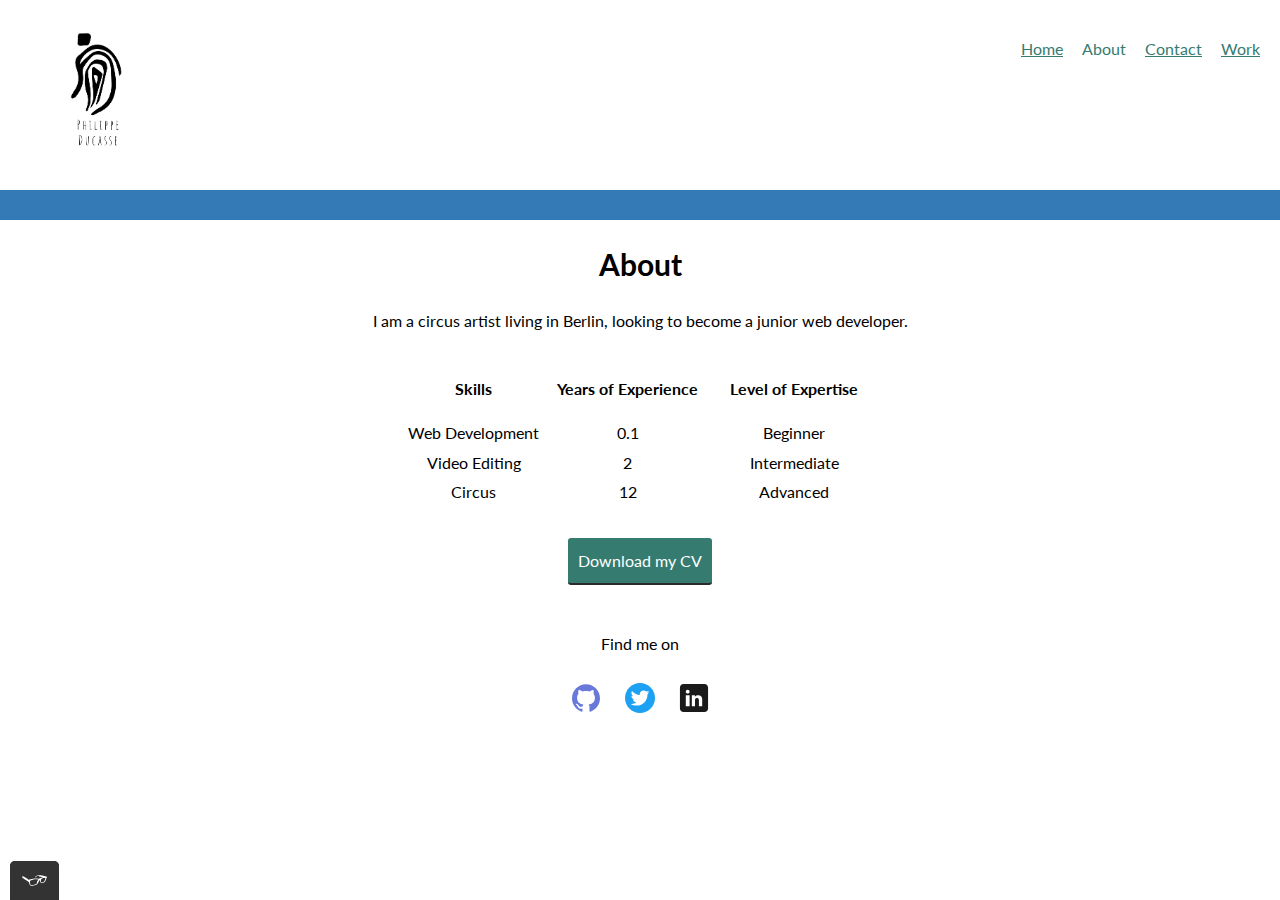
==== commit ff7d5097: "added styling" ====
--- a/about.html
+++ b/about.html
@@ -6,7 +6,7 @@
         <link rel="shortcut icon"  type="image/x-icon" href="img/logo.svg">
         <link rel="normalize" type="text/css" href="css/normalize.css">
         <link href="https://fonts.googleapis.com/css2?family=Lato:wght@400;700&display=swap" rel="stylesheet">
-        <link rel="stylesheet" type="text/css" href="css/style.production.css">
+        <link rel="stylesheet" type="text/css" href="css/styles.css">
     </head>
     <body>
         <header class="page-header">
--- a/css/styles.css
+++ b/css/styles.css
@@ -0,0 +1,333 @@
+/* colours used:
+            #cfe2f3
+            #357b70
+            #05676e
+            #489c79
+            #fff
+            #e0b354 
+            #eeeeee */
+:root {
+    --primary-color:#357b70;
+    --secondary-color:#e0b354;
+    --tertiary-color:#05676e;
+    --fourth-color:#489c79;
+    --dark-grey: #2b2b2b;
+    --background-color:#eeeeee;
+    --text-color:#fff;
+    --font-weight-1:700;
+
+}
+
+/* BODY */
+
+* {
+    box-sizing: border-box;
+}
+.shortcut-icon{
+    max-width: auto;
+    height: auto;
+}
+html{
+    width: 100%;
+    margin: 0;
+    padding:0;
+}
+body {
+    font-family: 'Lato', sans-serif;
+    font-weight: 400;
+    font-size: 16px;
+    line-height: 1.6;
+    margin: 0
+}
+
+h1 {
+    font-size: 30px;
+    font-weight: var(--font-weight-1);
+}
+h2 {
+    margin-top: 0;
+    margin-bottom: 25px;
+    font-size: 24px;
+    font-weight: var(--font-weight-1);
+}
+h3 {
+    font-size: 18px;
+    font-weight: var(--font-weight-1);
+}
+a {
+    color: var(--primary-color);
+  }
+a:visited {
+    color: var(--tertiary-color);
+}
+a:hover, a:focus {
+    text-decoration: none;
+}
+
+a:active {
+    color: var(--fourth-color);
+}
+button,
+.button{
+    /* overwrites browser defaults and resets the border */
+    border: none;
+    display: inline-block;
+    /* takes the font from the outer container */
+    font-family: inherit;
+    /* styles the button */
+    background-color:var(--primary-color);
+    color:var(--text-color);
+    text-decoration: none;
+    padding:10px;
+    border-radius: 3px;
+    /* width of the border, type, color */
+    border-bottom: 2px solid var(--dark-grey);
+    /*adds transition fx; this is the shorthand version*/
+    transition:opacity .5s; /*this isn´t working, VSCode doesn´t seem to recognise "opacity" */
+    margin: 30px;
+}
+
+.button:hover,
+.button:focus{
+    /* lets the mouse appear as a hand when hovering over the button */
+    cursor: pointer;
+    /* reduces the opacity of the button to 80% */
+    opacity: 0.8;
+}
+.button_secondary {
+  background-color: var(--secondary-color);
+  color: var(--dark-grey);
+}
+
+/* HEADER */
+.page-header{
+    display: flex;
+    width: 100%;
+    padding: 20px;
+    margin: 0;
+    border-bottom: 30px solid #337ab7;
+    background-color: #fffF;
+}
+.page-header__logo{
+    width: 100px; 
+}
+.page-header__item {
+    flex-basis: 150px;
+    flex-shrink: 1;
+}
+.page-header__item:last-child{
+    flex-grow:1;
+    text-align: right;
+}
+.navigation-list__item--active {
+    text-decoration: none;
+}
+.navigation-list{
+    list-style-type: none;
+}
+.navigation-list li{
+    display: inline-block;
+    margin-left: 15px;
+}
+/* INDEX PAGE */
+
+.profile {
+    max-width: 700px;
+    margin:0 auto;
+    margin-top: auto;
+}
+.profile__portrait {
+    width: 250px;
+    float:left;
+    margin-right: 40px;
+    border-radius: 50%;
+}
+.profile__description {
+    margin-top: 30; /*this doesn´t work */
+}
+#profile__span {
+    font-style: italic;
+}
+
+/* ABOUT PAGE */
+.about {
+    text-align: center;
+    margin-top: auto;
+}
+.about-table {
+    margin:0 auto; /*this doesn´t do anything */
+}
+.about-table__item {
+    padding: 15px;
+}
+
+/* CONTACT PAGE */
+
+.contact{
+    text-align: center;
+    margin-top: 100px;
+}
+.contact__form{
+    margin:50px
+}
+.standard-label{
+    padding: 30px 30px;
+    margin-top: 30px;
+}
+
+/* FOOTER */
+
+.page-footer {
+    clear: both;
+    display: flex;
+    flex-direction:column;
+    text-align: center;
+    padding-bottom: 30px;
+}
+.social-media img{
+    padding: 10px;
+}
+.social-media a:hover{
+    text-decoration: none;
+}
+.social-media a{
+    text-decoration: none;
+}
+
+/* WORK PAGE */
+.work-title{
+    text-align: center;
+    padding-bottom: 15px;
+    
+}
+
+#technologies{
+    text-align: left;
+}
+    /* start grid fallback */
+.my-work{
+    display: inline-block;
+    background-color: #fff;
+    padding: 30px 0 50px;
+    border-bottom: 30px solid #337ab7;
+}
+/* end grid fallback */
+.screenshot{
+    width: 300px;
+    height: 150px;
+}
+.btn {
+    margin: 10px;
+    display: inline-block;
+}
+.short-description {
+    margin-top: 20px;
+}
+.modal-button {
+    position: absolute;
+    bottom: 0;
+    left: 115px;
+}
+.background-bar1{
+    position: absolute;
+    top: 300px;
+    width: 100%;
+    height: 30px;
+    background-color: #337ab7;
+    z-index:0;
+}
+.background-bar2{
+    position: absolute;
+    top: 800px;
+    width: 100%;
+    height: 30px;
+    background-color: #337ab7;
+    z-index:0;
+}
+/* .background-bar3{
+    position: absolute;
+    top: 100px;
+    width: 100%;
+    height: 100px;
+    background-color: #578ab7;
+    z-index:0;
+} */
+
+/* GRID */
+
+@supports (display:grid) { /*tells the bowser that if it can support it, display this property*/
+
+    .grid{
+        display:grid;
+        grid-template-columns: 1fr 1fr 1fr;
+        grid-gap: 25px;
+        margin: 0 100px;
+    }
+.grid__item {
+    padding:20px;   
+    text-align: center;
+    width: auto; /*makes browser take up as much space as given*/
+    height: 350px;
+    margin: 0;
+    border: 6px solid #337ab7;
+    background-color: #fff;
+    border-radius: 5%;
+    position: relative;
+}
+.grid__item:hover {
+    border: 6px solid #e3e5ef;
+    transition: 800ms;
+}
+
+}
+
+/* MODAL */
+
+.modal-image {
+    max-width: 500px;
+    max-height: 500px;
+    display: flex;
+    margin: 0 auto;
+}
+
+.modal-title {
+    text-align: center;
+}
+
+.project-description {
+    margin: 30px 15px 15px;
+}
+.modal-links{
+    margin: 0 auto;
+    text-align: center;
+
+}
+.modal-github-link {
+    display: block;
+}
+.live-link {
+    display: block;
+}
+/* RESPONSIVE BREAKPOINTS */
+@media all and (max-width:500px){
+    .grid {
+        grid-template-columns: 1fr;
+        }
+    }
+@media all and (min-width:500px) and (max-width:750px){
+    .grid{
+        grid-template-columns: 1fr 1fr;
+        }
+        }
+@media all and (max-width:750){
+    .grid{
+        grid-gap: 10px;
+    }
+    .grid__item:last-child{
+        grid-column: auto/auto;
+        grid-row: auto/auto;
+    }
+    h1{
+    font-size: 22px;
+    }
+}
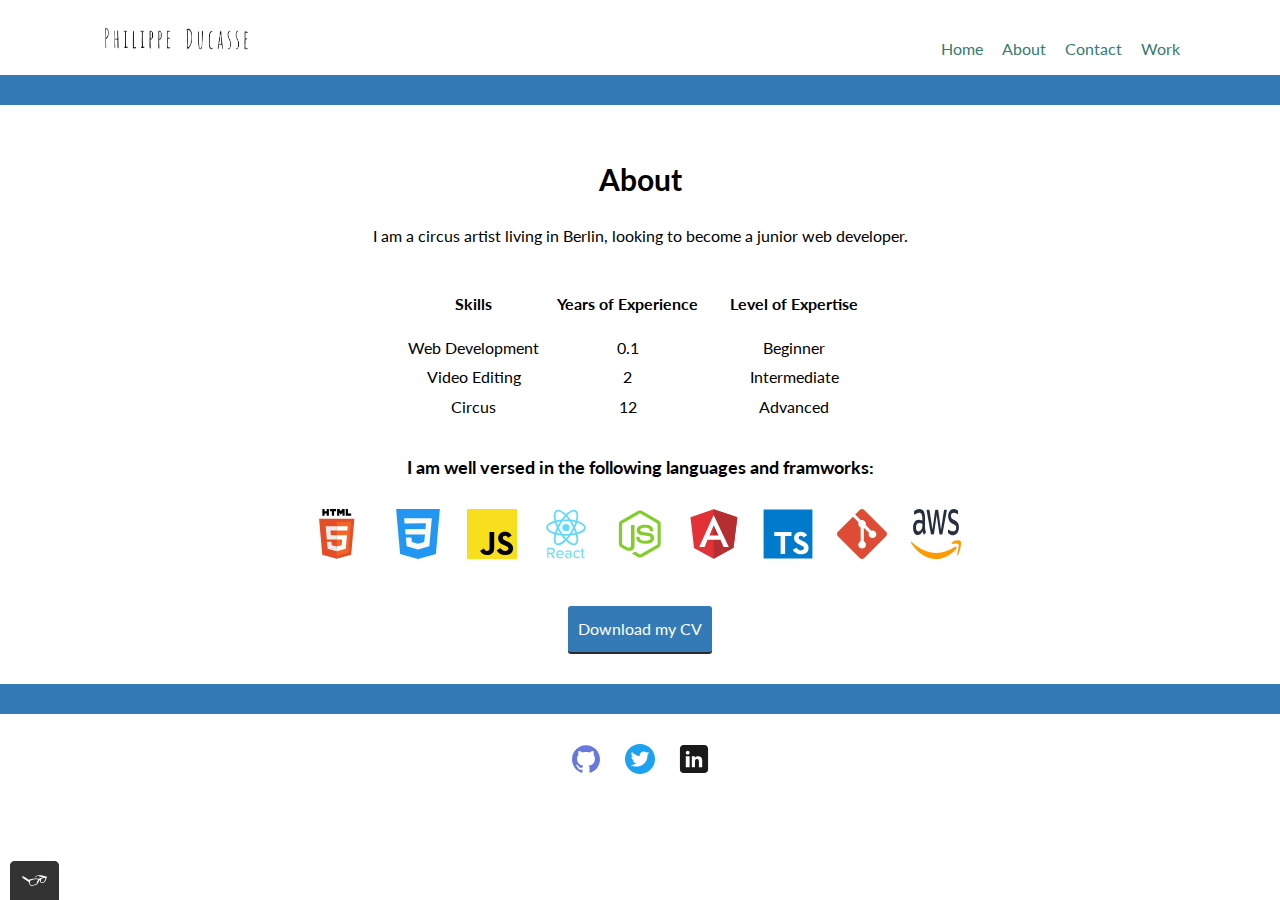
==== commit 8dab6a26: "added styling" ====
--- a/about.html
+++ b/about.html
@@ -3,14 +3,15 @@
     <head>
         <meta name="viewport" content="width=device-width, initial-scale=1" charset="UTF-8">
         <title>Philippe Ducasse Portfolio</title>
-        <link rel="shortcut icon"  type="image/x-icon" href="img/logo.svg">
+        <link class ="shortcut-icon" rel="shortcut icon"  type="image/x-icon" href="img/logo.svg" height="auto">
         <link rel="normalize" type="text/css" href="css/normalize.css">
         <link href="https://fonts.googleapis.com/css2?family=Lato:wght@400;700&display=swap" rel="stylesheet">
+        <link href="https://cdn.jsdelivr.net/npm/bootstrap@5.3.1/dist/css/bootstrap.min.css" rel="stylesheet" integrity="sha384-4bw+/aepP/YC94hEpVNVgiZdgIC5+VKNBQNGCHeKRQN+PtmoHDEXuppvnDJzQIu9" crossorigin="anonymous">
         <link rel="stylesheet" type="text/css" href="css/styles.css">
     </head>
     <body>
         <header class="page-header">
-            <img class="page-header__item page-header__logo" src="img/logo.png" alt="logo" >
+            <img class="page-header__item page-header__logo" src="img/PDname_inline.png" alt="philippe ducasse" >
             <nav class="page-header__item"> 
                 <!--<a href="#">Default Link</a>
                 <button type="button">Default Button</button>
@@ -63,11 +64,22 @@
                             </tr>
                         </tbody>
                     </table>
+                    <div class="skills">
+                        <h3>I am well versed in the following languages and framworks:</h3>
+                        <img src="img/Languages_logos/html.svg" alt="HTML logo" title="HTML">
+                        <img src="img/Languages_logos/css.svg" alt="css logo">
+                        <img src="img/Languages_logos/javascript.svg" alt="javascript logo">
+                        <img src="img/Languages_logos/react.svg" alt="react logo">
+                        <img src="img/Languages_logos/node-js.svg" alt="node-js logo">
+                        <img src="img/Languages_logos/angular.svg" alt="angular logo">
+                        <img src="img/Languages_logos/typescript.svg" alt="typescript logo">
+                        <img src="img/Languages_logos/git-icon-logo-svg-vector.svg" alt="git logo">
+                        <img src="img/Languages_logos/aws.svg" alt="aws logo">
+                                            </div>
                 <a href="files/cv.pdf" class="button" download>Download my CV</a>
         </div>
 
         <footer class="page-footer">
-            <p>Find me on</p>
             <div class="social-media">
                 <a href="https://github.com/philippeducasse" target="_blank">
                     <img src="img/github_icon.svg" alt="Githublogo" >
--- a/css/styles.css
+++ b/css/styles.css
@@ -23,21 +23,17 @@
 * {
     box-sizing: border-box;
 }
+
 .shortcut-icon{
     max-width: auto;
     height: auto;
-}
-html{
-    width: 100%;
-    margin: 0;
-    padding:0;
 }
 body {
     font-family: 'Lato', sans-serif;
     font-weight: 400;
     font-size: 16px;
     line-height: 1.6;
-    margin: 0
+    margin: 0;
 }
 
 h1 {
@@ -75,7 +71,7 @@
     /* takes the font from the outer container */
     font-family: inherit;
     /* styles the button */
-    background-color:var(--primary-color);
+    background-color:#337ab7;
     color:var(--text-color);
     text-decoration: none;
     padding:10px;
@@ -95,16 +91,17 @@
     opacity: 0.8;
 }
 .button_secondary {
-  background-color: var(--secondary-color);
-  color: var(--dark-grey);
-}
+  background-color: #337ab7;
+  color: #337ab7;
+}
+
 
 /* HEADER */
 .page-header{
     display: flex;
     width: 100%;
-    padding: 20px;
-    margin: 0;
+    height: 105px;
+    padding: 20px 100px;
     border-bottom: 30px solid #337ab7;
     background-color: #fffF;
 }
@@ -124,26 +121,31 @@
 }
 .navigation-list{
     list-style-type: none;
+
 }
 .navigation-list li{
     display: inline-block;
     margin-left: 15px;
 }
+.navigation-list__item{
+    text-decoration: none;
+
+}
 /* INDEX PAGE */
 
 .profile {
-    max-width: 700px;
-    margin:0 auto;
-    margin-top: auto;
+    margin:50px 200px;
+    display: flex;
+    justify-content: center;
 }
 .profile__portrait {
     width: 250px;
+    height: 250px;
+    margin-right: 70px;
     float:left;
-    margin-right: 40px;
     border-radius: 50%;
 }
 .profile__description {
-    margin-top: 30; /*this doesn´t work */
 }
 #profile__span {
     font-style: italic;
@@ -152,7 +154,7 @@
 /* ABOUT PAGE */
 .about {
     text-align: center;
-    margin-top: auto;
+    margin-top: 50px;
 }
 .about-table {
     margin:0 auto; /*this doesn´t do anything */
@@ -160,12 +162,20 @@
 .about-table__item {
     padding: 15px;
 }
+.skills {
+    margin-top: 30px;
+}
+.skills img {
+    width: 50px;
+    height:50px;
+    margin: 10px;
+}
 
 /* CONTACT PAGE */
 
 .contact{
     text-align: center;
-    margin-top: 100px;
+    margin: 30px;
 }
 .contact__form{
     margin:50px
@@ -183,9 +193,11 @@
     flex-direction:column;
     text-align: center;
     padding-bottom: 30px;
+    border-top: 30px solid #337ab7;
 }
 .social-media img{
     padding: 10px;
+    margin-top: 20px;
 }
 .social-media a:hover{
     text-decoration: none;
@@ -206,15 +218,14 @@
 }
     /* start grid fallback */
 .my-work{
-    display: inline-block;
     background-color: #fff;
     padding: 30px 0 50px;
-    border-bottom: 30px solid #337ab7;
 }
 /* end grid fallback */
 .screenshot{
     width: 300px;
     height: 150px;
+    margin-top: 20px;
 }
 .btn {
     margin: 10px;
@@ -227,6 +238,7 @@
     position: absolute;
     bottom: 0;
     left: 115px;
+    background-color: #337ab7;
 }
 .background-bar1{
     position: absolute;
@@ -267,7 +279,7 @@
     padding:20px;   
     text-align: center;
     width: auto; /*makes browser take up as much space as given*/
-    height: 350px;
+    height: 370px;
     margin: 0;
     border: 6px solid #337ab7;
     background-color: #fff;
@@ -284,23 +296,33 @@
 /* MODAL */
 
 .modal-image {
-    max-width: 500px;
+    max-width: 400px;
     max-height: 500px;
     display: flex;
     margin: 0 auto;
-}
-
+    transition: transform .2s; /* Animation */
+}
+.modal-image:hover {
+    transform: scale(2);
+}
+.modal-content {
+    border: 6px solid #337ab7;
+}
 .modal-title {
     text-align: center;
 }
-
+.modal-header{
+    border-bottom: 5px solid #337ab7;
+}
+.modal-footer{
+    border-top: 5px solid #337ab7;
+}
 .project-description {
     margin: 30px 15px 15px;
 }
 .modal-links{
     margin: 0 auto;
     text-align: center;
-
 }
 .modal-github-link {
     display: block;
@@ -309,17 +331,47 @@
     display: block;
 }
 /* RESPONSIVE BREAKPOINTS */
-@media all and (max-width:500px){
+@media only screen and (max-width:500px){
+    .profile{
+        flex-direction: column;
+        align-items: center;
+        text-align: center;
+    }
+    .profile__portrait{
+        margin: 0 0 30px;
+    }
+    .profile__description{
+        width: 300px;
+    }
     .grid {
         grid-template-columns: 1fr;
-        }
-    }
-@media all and (min-width:500px) and (max-width:750px){
+        margin: 0;
+        
+        }
+        .grid__item{
+            max-width: 80%;
+            margin: 0 auto;
+        }
+        .grid__item img {
+            max-width: 200px;
+        }
+    .modal-image {
+        max-width: 250px;
+    }
+    .page-header{
+        margin:0;
+        padding: 20px
+    }
+    }
+    .about{
+        padding: 0 20px;
+    }
+@media (min-width:500px) and (max-width:750px){
     .grid{
         grid-template-columns: 1fr 1fr;
         }
         }
-@media all and (max-width:750){
+@media (min-width:750){
     .grid{
         grid-gap: 10px;
     }
@@ -330,4 +382,7 @@
     h1{
     font-size: 22px;
     }
-}
+    .page-header{
+        margin: 0 50px
+    }
+}
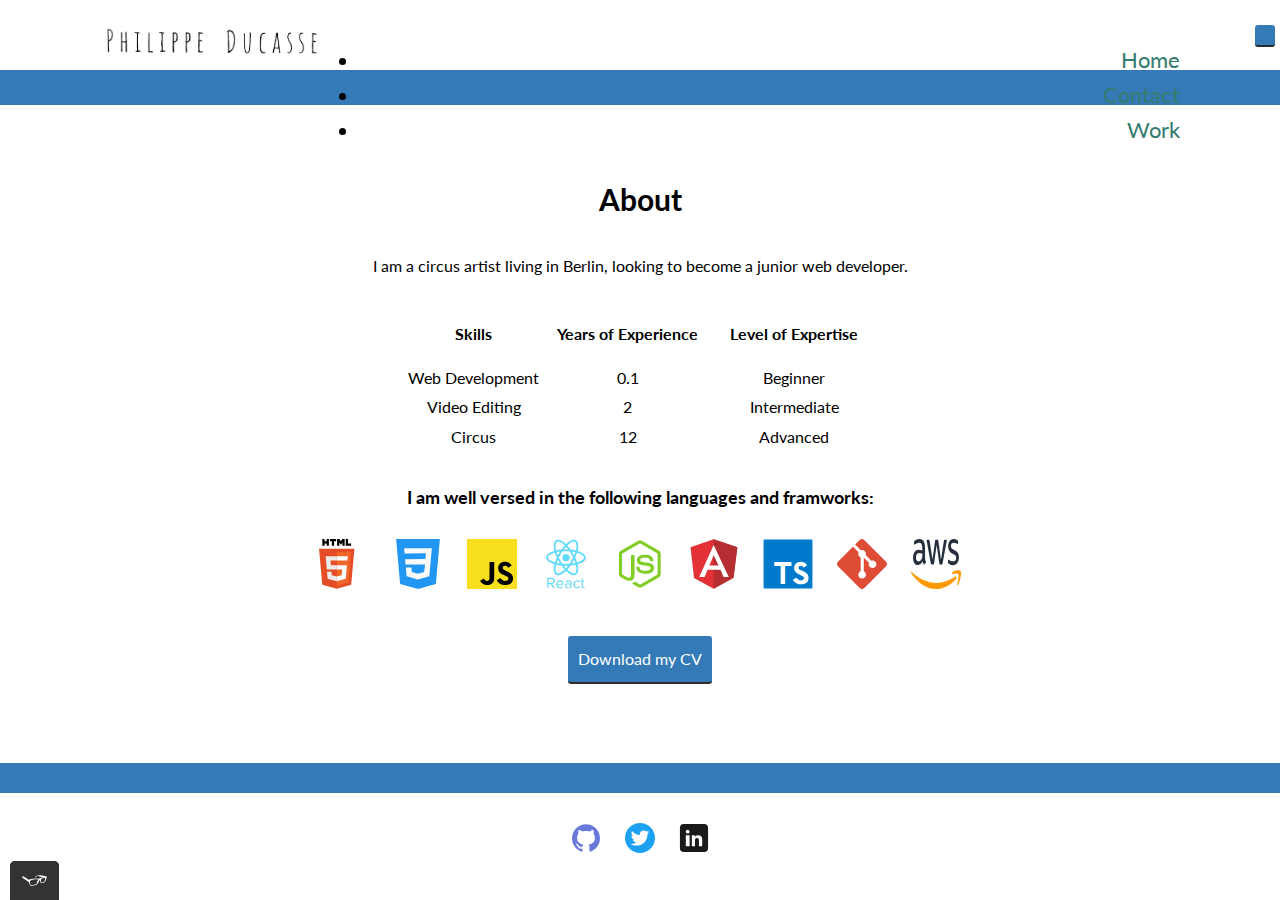
==== commit 2519d582: "added styling and BS navbar" ====
--- a/about.html
+++ b/about.html
@@ -1,97 +1,110 @@
 <!DOCTYPE html>
 <html lang="en">
-    <head>
-        <meta name="viewport" content="width=device-width, initial-scale=1" charset="UTF-8">
-        <title>Philippe Ducasse Portfolio</title>
-        <link class ="shortcut-icon" rel="shortcut icon"  type="image/x-icon" href="img/logo.svg" height="auto">
-        <link rel="normalize" type="text/css" href="css/normalize.css">
-        <link href="https://fonts.googleapis.com/css2?family=Lato:wght@400;700&display=swap" rel="stylesheet">
-        <link href="https://cdn.jsdelivr.net/npm/bootstrap@5.3.1/dist/css/bootstrap.min.css" rel="stylesheet" integrity="sha384-4bw+/aepP/YC94hEpVNVgiZdgIC5+VKNBQNGCHeKRQN+PtmoHDEXuppvnDJzQIu9" crossorigin="anonymous">
-        <link rel="stylesheet" type="text/css" href="css/styles.css">
-    </head>
-    <body>
-        <header class="page-header">
-            <img class="page-header__item page-header__logo" src="img/PDname_inline.png" alt="philippe ducasse" >
-            <nav class="page-header__item"> 
-                <!--<a href="#">Default Link</a>
-                <button type="button">Default Button</button>
-                <button class="button_secondary">Secondary Button</button> -->
-                <ul role="menubar" class="navigation-list">
-                    <li role="presentation">
-                        <a href="index.html" role="menuitem" class="navigation-list__item">Home</a>
+
+<head>
+    <meta name="viewport" content="width=device-width, initial-scale=1" charset="UTF-8">
+    <title>Philippe Ducasse Portfolio</title>
+    <link class="shortcut-icon" rel="shortcut icon" type="image/x-icon" href="img/logo.svg" height="auto">
+    <link rel="normalize" type="text/css" href="css/normalize.css">
+    <link href="https://fonts.googleapis.com/css2?family=Lato:wght@400;700&display=swap" rel="stylesheet">
+    <link href="https://cdn.jsdelivr.net/npm/bootstrap@5.3.1/dist/css/bootstrap.min.css" rel="stylesheet"
+        integrity="sha384-4bw+/aepP/YC94hEpVNVgiZdgIC5+VKNBQNGCHeKRQN+PtmoHDEXuppvnDJzQIu9" crossorigin="anonymous">
+    <link rel="stylesheet" type="text/css" href="css/styles.css">
+</head>
+
+<body>
+    <header class="page-header">
+        <a href="index.html">
+            <img class="page-header__item page-header__logo" src="img/PDname_inline.png" alt="philippe ducasse">
+        </a>
+        <nav class="navbar navbar-expand-md page-header__item">
+            <button class="navbar-toggler" type="button" data-bs-toggle="collapse" data-bs-target="#navbarSupportedContent" aria-controls="navbarSupportedContent" aria-expanded="false"
+                aria-label="Toggle navigation">
+                <span class="navbar-toggler-icon"></span>
+            </button>
+
+            <div class="collapse navbar-collapse" id="navbarSupportedContent">
+                <ul class="navbar-nav mr-auto">
+                    <li class="nav-item active">
+                        <a class="nav-link navigation-list__item" href="index.html" id="nav-home">Home</a>
                     </li>
-                    <li role="presentation">            
-                        <a href="about.html" role="menuitem" class="navigation-list__item navigation-list__item--active">About</a>
+                    <li class="nav-item">
+                        <a class="nav-link navigation-list__item" href="contact.html">Contact</a>
                     </li>
-                    <li role="presentation">
-                        <a href="contact.html" role="menuitem" class="navigation-list__item">Contact</a>
+                    <li class="nav-item">
+                        <a class="nav-link navigation-list__item" href="work.html">Work</a>
                     </li>
-                    <li role="presentation">
-                        <a href="work.html" role="menuitem" class="navigation-list__item">Work</a>
-                    </li>
+
                 </ul>
-            </nav> 
-        </header>
-        <div class="about">
-                <h1>About</h1>
-                    <article>
-                        I am a circus artist living in Berlin, looking to become a junior web developer.
-                    </article>
-                    <br>
-                    <table class="about-table">
-                        <thead>
-                            <tr>
-                                <th class="about-table__item">Skills</th>
-                                <th class="about-table__item">Years of Experience</th>
-                                <th class="about-table__item">Level of Expertise</th>
-                            </tr>
-                        </thead>
-                        <tbody>
-                            <tr>
-                                <td>Web Development</td>
-                                <td>0.1</td>
-                                <td>Beginner</td>
-                            </tr>
-                            <tr>
-                                <td>Video Editing</td>
-                                <td>2</td>
-                                <td>Intermediate</td>
-                            </tr>
-                            <tr>
-                                <td>Circus</td>
-                                <td>12</td>
-                                <td>Advanced</td>
-                            </tr>
-                        </tbody>
-                    </table>
-                    <div class="skills">
-                        <h3>I am well versed in the following languages and framworks:</h3>
-                        <img src="img/Languages_logos/html.svg" alt="HTML logo" title="HTML">
-                        <img src="img/Languages_logos/css.svg" alt="css logo">
-                        <img src="img/Languages_logos/javascript.svg" alt="javascript logo">
-                        <img src="img/Languages_logos/react.svg" alt="react logo">
-                        <img src="img/Languages_logos/node-js.svg" alt="node-js logo">
-                        <img src="img/Languages_logos/angular.svg" alt="angular logo">
-                        <img src="img/Languages_logos/typescript.svg" alt="typescript logo">
-                        <img src="img/Languages_logos/git-icon-logo-svg-vector.svg" alt="git logo">
-                        <img src="img/Languages_logos/aws.svg" alt="aws logo">
-                                            </div>
-                <a href="files/cv.pdf" class="button" download>Download my CV</a>
+            </div>
+        </nav>
+    </header>
+    <div class="about">
+        <h1>About</h1>
+        <article>
+            I am a circus artist living in Berlin, looking to become a junior web developer.
+        </article>
+        <br>
+        <table class="about-table">
+            <thead>
+                <tr>
+                    <th class="about-table__item">Skills</th>
+                    <th class="about-table__item">Years of Experience</th>
+                    <th class="about-table__item">Level of Expertise</th>
+                </tr>
+            </thead>
+            <tbody>
+                <tr>
+                    <td>Web Development</td>
+                    <td>0.1</td>
+                    <td>Beginner</td>
+                </tr>
+                <tr>
+                    <td>Video Editing</td>
+                    <td>2</td>
+                    <td>Intermediate</td>
+                </tr>
+                <tr>
+                    <td>Circus</td>
+                    <td>12</td>
+                    <td>Advanced</td>
+                </tr>
+            </tbody>
+        </table>
+        <div class="skills">
+            <h3>I am well versed in the following languages and framworks:</h3>
+            <img src="img/Languages_logos/html.svg" alt="HTML logo" title="HTML">
+            <img src="img/Languages_logos/css.svg" alt="css logo">
+            <img src="img/Languages_logos/javascript.svg" alt="javascript logo">
+            <img src="img/Languages_logos/react.svg" alt="react logo">
+            <img src="img/Languages_logos/node-js.svg" alt="node-js logo">
+            <img src="img/Languages_logos/angular.svg" alt="angular logo">
+            <img src="img/Languages_logos/typescript.svg" alt="typescript logo">
+            <img src="img/Languages_logos/git-icon-logo-svg-vector.svg" alt="git logo">
+            <img src="img/Languages_logos/aws.svg" alt="aws logo">
         </div>
+        <a href="files/cv.pdf" class="button" download>Download my CV</a>
+    </div>
 
-        <footer class="page-footer">
-            <div class="social-media">
-                <a href="https://github.com/philippeducasse" target="_blank">
-                    <img src="img/github_icon.svg" alt="Githublogo" >
-                </a>
-                <a href="https://twitter.com/PhiDucasse" target="_blank">
-                    <img src="img/twitter_icon.svg" alt="Twitterlogo">
-                </a>
-                <a href="https://linkedin.com/in/philippe-ducasse-817494294" target="_blank">
-                    <img src="img/linkdin_icon.svg" alt="Linkdinlogo">
-                </a>
-            </div>
-        </footer>
-        <script src="js/tota11y.min.js"></script>
-    </body>
+    <footer class="page-footer">
+        <div class="social-media">
+            <a href="https://github.com/philippeducasse" target="_blank">
+                <img src="img/github_icon.svg" alt="Githublogo">
+            </a>
+            <a href="https://twitter.com/PhiDucasse" target="_blank">
+                <img src="img/twitter_icon.svg" alt="Twitterlogo">
+            </a>
+            <a href="https://linkedin.com/in/philippe-ducasse-817494294" target="_blank">
+                <img src="img/linkdin_icon.svg" alt="Linkdinlogo">
+            </a>
+        </div>
+    </footer>
+    <script src="https://cdn.jsdelivr.net/npm/bootstrap@5.3.1/dist/js/bootstrap.bundle.min.js"
+        integrity="sha384-HwwvtgBNo3bZJJLYd8oVXjrBZt8cqVSpeBNS5n7C8IVInixGAoxmnlMuBnhbgrkm"
+        crossorigin="anonymous"></script>
+    <script src="https://code.jquery.com/jquery-2.1.3.min.js"></script>
+    <script src="http://maxcdn.bootstrapcdn.com/bootstrap/3.3.1/js/bootstrap.min.js"></script>
+    <script src="js/tota11y.min.js"></script>
+</body>
+
 </html>--- a/css/styles.css
+++ b/css/styles.css
@@ -34,6 +34,9 @@
     font-size: 16px;
     line-height: 1.6;
     margin: 0;
+    min-height: 100vh;
+    display: flex;
+    flex-direction: column;
 }
 
 h1 {
@@ -102,15 +105,16 @@
     width: 100%;
     height: 105px;
     padding: 20px 100px;
-    border-bottom: 30px solid #337ab7;
+    border-bottom: 35px solid #337ab7;
     background-color: #fffF;
 }
 .page-header__logo{
-    width: 100px; 
+    width: 220px; 
 }
 .page-header__item {
     flex-basis: 150px;
     flex-shrink: 1;
+    font-size: 22px;
 }
 .page-header__item:last-child{
     flex-grow:1;
@@ -129,12 +133,21 @@
 }
 .navigation-list__item{
     text-decoration: none;
-
-}
+}
+.collapse{
+    justify-content: right;
+}
+.navbar-toggler{
+    margin: 5px;
+    display: flex;
+    position:absolute;
+    right: 0;
+}
+
 /* INDEX PAGE */
 
 .profile {
-    margin:50px 200px;
+    margin: 50px;
     display: flex;
     justify-content: center;
 }
@@ -152,6 +165,9 @@
 }
 
 /* ABOUT PAGE */
+article{
+    margin-top: 30px;
+}
 .about {
     text-align: center;
     margin-top: 50px;
@@ -194,6 +210,7 @@
     text-align: center;
     padding-bottom: 30px;
     border-top: 30px solid #337ab7;
+    margin-top: auto;
 }
 .social-media img{
     padding: 10px;
@@ -209,7 +226,7 @@
 /* WORK PAGE */
 .work-title{
     text-align: center;
-    padding-bottom: 15px;
+    padding-bottom: 30px;
     
 }
 
@@ -223,21 +240,19 @@
 }
 /* end grid fallback */
 .screenshot{
-    width: 300px;
-    height: 150px;
-    margin-top: 20px;
+    width: 80%;
+    margin: 20px auto;
 }
 .btn {
     margin: 10px;
     display: inline-block;
 }
-.short-description {
-    margin-top: 20px;
-}
+
 .modal-button {
-    position: absolute;
-    bottom: 0;
-    left: 115px;
+     display: flex;
+     align-items: center;
+     justify-content: center;
+     margin: 0 auto;
     background-color: #337ab7;
 }
 .background-bar1{
@@ -273,17 +288,21 @@
         display:grid;
         grid-template-columns: 1fr 1fr 1fr;
         grid-gap: 25px;
-        margin: 0 100px;
+        
     }
 .grid__item {
+    display: flex;
+    flex-direction: column;
+    justify-content: space-around;
     padding:20px;   
     text-align: center;
     width: auto; /*makes browser take up as much space as given*/
+    min-width: 200px;
     height: 370px;
     margin: 0;
     border: 6px solid #337ab7;
     background-color: #fff;
-    border-radius: 5%;
+    border-radius: 10px;
     position: relative;
 }
 .grid__item:hover {
@@ -299,11 +318,11 @@
     max-width: 400px;
     max-height: 500px;
     display: flex;
-    margin: 0 auto;
+    margin: 10px auto;
     transition: transform .2s; /* Animation */
 }
 .modal-image:hover {
-    transform: scale(2);
+    transform: scale(1.2);
 }
 .modal-content {
     border: 6px solid #337ab7;
@@ -313,6 +332,8 @@
 }
 .modal-header{
     border-bottom: 5px solid #337ab7;
+    justify-content: center;
+    padding-bottom: 0;
 }
 .modal-footer{
     border-top: 5px solid #337ab7;
@@ -331,7 +352,7 @@
     display: block;
 }
 /* RESPONSIVE BREAKPOINTS */
-@media only screen and (max-width:500px){
+@media (max-width:500px){
     .profile{
         flex-direction: column;
         align-items: center;
@@ -362,27 +383,142 @@
         margin:0;
         padding: 20px
     }
+    .page-header__logo{
+        width: 150px;
     }
     .about{
         padding: 0 20px;
     }
-@media (min-width:500px) and (max-width:750px){
+    /* .about-table{
+        TABLE IS LOOKING BAD ON VERY SMALL SCREENS
+    } */
+    .about-table__item {
+        font-size: 14px;
+        
+    }
+    .profile h1{
+        font-size: 22px;
+    }
+    .profile p {
+        font-size: 14px;
+    }
+    .profile__description{
+        width: 90%;
+    }
+    .navbar-collapse.show{
+        margin-top: 80px;
+    }
+    .navbar-collapse.show{
+        margin-top: 32px;
+        font-size: 22px;
+        padding: 0;
+    }
+    #nav-home{
+        color: #fff;
+    }
+}
+@media (min-width:500px) and (max-width:650px){
     .grid{
         grid-template-columns: 1fr 1fr;
-        }
-        }
-@media (min-width:750){
+        margin: 0 20px;
+        }
+        .profile{
+            flex-direction: column;
+            align-items: center;
+            text-align: center;
+            margin: 50px;
+        }
+        .profile__portrait{
+            margin: 0 0 30px;
+        }
+        .profile__description{
+            width: 90%;
+        }
+        .profile h1{
+            font-size: 22px;
+        }
+        .profile p {
+            font-size: 14px;
+        }
+        .page-header{
+            padding: 20px 50px;
+        }
+        .navbar-collapse.show{
+            margin-top: 80px;
+        }
+        .navbar-collapse.show{
+            margin-top: 32px;
+            font-size: 20px;
+            padding: 0;
+        }
+        #nav-home{
+            color: #fff;
+        }
+        }
+@media (min-width: 650px) and (max-width:750px){
     .grid{
-        grid-gap: 10px;
-    }
-    .grid__item:last-child{
-        grid-column: auto/auto;
-        grid-row: auto/auto;
-    }
+        grid-template-columns: 1fr 1fr;
+        margin: 0 25px;
+    }
+    .profile h1{
+        font-size: 22px;
+    }
+    .profile p {
+        font-size: 14px;
+    }
+    .profile{
+        flex-direction: column;
+        align-items: center;
+        text-align: center;
+        margin: 50px;
+    }
+    .profile__portrait{
+        margin: 0 0 30px;
+    }
+    .navbar-collapse.show{
+        margin-top: 32px;
+        font-size: 22px;
+        padding: 0;
+    }
+    #nav-home{
+        color: #fff;
+    }
+}
+@media (min-width: 750px) and (max-width:900px){
+    .grid{
+        grid-template-columns: 1fr 1fr;
+        grid-gap: 50px;
+        margin: 0 50px;
+    }
+    .profile p {
+        font-size: 14px;
+    }
+    .profile h1 {
+        font-size: 22px;
+    }
+}
+@media (min-width:900px) and (max-width:1100px){
+    .grid{
+        grid-gap: 30px;
+        margin: 0 50px;
+    }
+    
     h1{
-    font-size: 22px;
-    }
-    .page-header{
-        margin: 0 50px
-    }
-}
+    font-size: 30px;
+    }
+    .profile h1 {
+        display: block;
+    }   
+}
+@media(min-width:1100px){
+    .grid {
+        grid-gap: 50px;
+        margin: 0 100px;
+    }
+    .profile {
+        margin: 50px 200px
+    }
+    .profile h1 {
+        display: block;
+    }
+}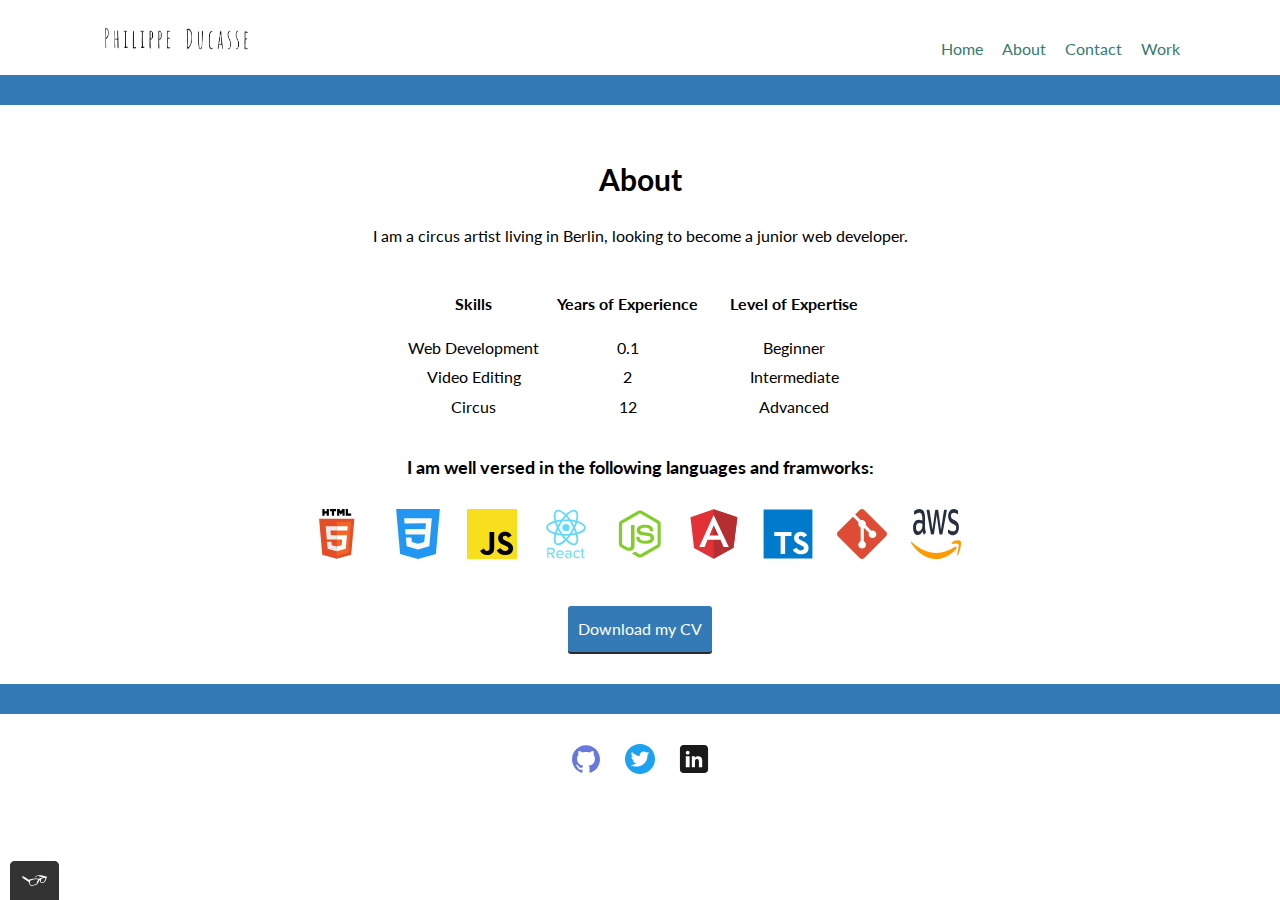
==== commit 6264b3fe: "Merge pull request #4 from philippeducasse/gh-pages" ====
--- a/about.html
+++ b/about.html
@@ -1,110 +1,97 @@
 <!DOCTYPE html>
 <html lang="en">
+    <head>
+        <meta name="viewport" content="width=device-width, initial-scale=1" charset="UTF-8">
+        <title>Philippe Ducasse Portfolio</title>
+        <link class ="shortcut-icon" rel="shortcut icon"  type="image/x-icon" href="img/logo.svg" height="auto">
+        <link rel="normalize" type="text/css" href="css/normalize.css">
+        <link href="https://fonts.googleapis.com/css2?family=Lato:wght@400;700&display=swap" rel="stylesheet">
+        <link href="https://cdn.jsdelivr.net/npm/bootstrap@5.3.1/dist/css/bootstrap.min.css" rel="stylesheet" integrity="sha384-4bw+/aepP/YC94hEpVNVgiZdgIC5+VKNBQNGCHeKRQN+PtmoHDEXuppvnDJzQIu9" crossorigin="anonymous">
+        <link rel="stylesheet" type="text/css" href="css/styles.css">
+    </head>
+    <body>
+        <header class="page-header">
+            <img class="page-header__item page-header__logo" src="img/PDname_inline.png" alt="philippe ducasse" >
+            <nav class="page-header__item"> 
+                <!--<a href="#">Default Link</a>
+                <button type="button">Default Button</button>
+                <button class="button_secondary">Secondary Button</button> -->
+                <ul role="menubar" class="navigation-list">
+                    <li role="presentation">
+                        <a href="index.html" role="menuitem" class="navigation-list__item">Home</a>
+                    </li>
+                    <li role="presentation">            
+                        <a href="about.html" role="menuitem" class="navigation-list__item navigation-list__item--active">About</a>
+                    </li>
+                    <li role="presentation">
+                        <a href="contact.html" role="menuitem" class="navigation-list__item">Contact</a>
+                    </li>
+                    <li role="presentation">
+                        <a href="work.html" role="menuitem" class="navigation-list__item">Work</a>
+                    </li>
+                </ul>
+            </nav> 
+        </header>
+        <div class="about">
+                <h1>About</h1>
+                    <article>
+                        I am a circus artist living in Berlin, looking to become a junior web developer.
+                    </article>
+                    <br>
+                    <table class="about-table">
+                        <thead>
+                            <tr>
+                                <th class="about-table__item">Skills</th>
+                                <th class="about-table__item">Years of Experience</th>
+                                <th class="about-table__item">Level of Expertise</th>
+                            </tr>
+                        </thead>
+                        <tbody>
+                            <tr>
+                                <td>Web Development</td>
+                                <td>0.1</td>
+                                <td>Beginner</td>
+                            </tr>
+                            <tr>
+                                <td>Video Editing</td>
+                                <td>2</td>
+                                <td>Intermediate</td>
+                            </tr>
+                            <tr>
+                                <td>Circus</td>
+                                <td>12</td>
+                                <td>Advanced</td>
+                            </tr>
+                        </tbody>
+                    </table>
+                    <div class="skills">
+                        <h3>I am well versed in the following languages and framworks:</h3>
+                        <img src="img/Languages_logos/html.svg" alt="HTML logo" title="HTML">
+                        <img src="img/Languages_logos/css.svg" alt="css logo">
+                        <img src="img/Languages_logos/javascript.svg" alt="javascript logo">
+                        <img src="img/Languages_logos/react.svg" alt="react logo">
+                        <img src="img/Languages_logos/node-js.svg" alt="node-js logo">
+                        <img src="img/Languages_logos/angular.svg" alt="angular logo">
+                        <img src="img/Languages_logos/typescript.svg" alt="typescript logo">
+                        <img src="img/Languages_logos/git-icon-logo-svg-vector.svg" alt="git logo">
+                        <img src="img/Languages_logos/aws.svg" alt="aws logo">
+                                            </div>
+                <a href="files/cv.pdf" class="button" download>Download my CV</a>
+        </div>
 
-<head>
-    <meta name="viewport" content="width=device-width, initial-scale=1" charset="UTF-8">
-    <title>Philippe Ducasse Portfolio</title>
-    <link class="shortcut-icon" rel="shortcut icon" type="image/x-icon" href="img/logo.svg" height="auto">
-    <link rel="normalize" type="text/css" href="css/normalize.css">
-    <link href="https://fonts.googleapis.com/css2?family=Lato:wght@400;700&display=swap" rel="stylesheet">
-    <link href="https://cdn.jsdelivr.net/npm/bootstrap@5.3.1/dist/css/bootstrap.min.css" rel="stylesheet"
-        integrity="sha384-4bw+/aepP/YC94hEpVNVgiZdgIC5+VKNBQNGCHeKRQN+PtmoHDEXuppvnDJzQIu9" crossorigin="anonymous">
-    <link rel="stylesheet" type="text/css" href="css/styles.css">
-</head>
-
-<body>
-    <header class="page-header">
-        <a href="index.html">
-            <img class="page-header__item page-header__logo" src="img/PDname_inline.png" alt="philippe ducasse">
-        </a>
-        <nav class="navbar navbar-expand-md page-header__item">
-            <button class="navbar-toggler" type="button" data-bs-toggle="collapse" data-bs-target="#navbarSupportedContent" aria-controls="navbarSupportedContent" aria-expanded="false"
-                aria-label="Toggle navigation">
-                <span class="navbar-toggler-icon"></span>
-            </button>
-
-            <div class="collapse navbar-collapse" id="navbarSupportedContent">
-                <ul class="navbar-nav mr-auto">
-                    <li class="nav-item active">
-                        <a class="nav-link navigation-list__item" href="index.html" id="nav-home">Home</a>
-                    </li>
-                    <li class="nav-item">
-                        <a class="nav-link navigation-list__item" href="contact.html">Contact</a>
-                    </li>
-                    <li class="nav-item">
-                        <a class="nav-link navigation-list__item" href="work.html">Work</a>
-                    </li>
-
-                </ul>
+        <footer class="page-footer">
+            <div class="social-media">
+                <a href="https://github.com/philippeducasse" target="_blank">
+                    <img src="img/github_icon.svg" alt="Githublogo" >
+                </a>
+                <a href="https://twitter.com/PhiDucasse" target="_blank">
+                    <img src="img/twitter_icon.svg" alt="Twitterlogo">
+                </a>
+                <a href="https://linkedin.com/in/philippe-ducasse-817494294" target="_blank">
+                    <img src="img/linkdin_icon.svg" alt="Linkdinlogo">
+                </a>
             </div>
-        </nav>
-    </header>
-    <div class="about">
-        <h1>About</h1>
-        <article>
-            I am a circus artist living in Berlin, looking to become a junior web developer.
-        </article>
-        <br>
-        <table class="about-table">
-            <thead>
-                <tr>
-                    <th class="about-table__item">Skills</th>
-                    <th class="about-table__item">Years of Experience</th>
-                    <th class="about-table__item">Level of Expertise</th>
-                </tr>
-            </thead>
-            <tbody>
-                <tr>
-                    <td>Web Development</td>
-                    <td>0.1</td>
-                    <td>Beginner</td>
-                </tr>
-                <tr>
-                    <td>Video Editing</td>
-                    <td>2</td>
-                    <td>Intermediate</td>
-                </tr>
-                <tr>
-                    <td>Circus</td>
-                    <td>12</td>
-                    <td>Advanced</td>
-                </tr>
-            </tbody>
-        </table>
-        <div class="skills">
-            <h3>I am well versed in the following languages and framworks:</h3>
-            <img src="img/Languages_logos/html.svg" alt="HTML logo" title="HTML">
-            <img src="img/Languages_logos/css.svg" alt="css logo">
-            <img src="img/Languages_logos/javascript.svg" alt="javascript logo">
-            <img src="img/Languages_logos/react.svg" alt="react logo">
-            <img src="img/Languages_logos/node-js.svg" alt="node-js logo">
-            <img src="img/Languages_logos/angular.svg" alt="angular logo">
-            <img src="img/Languages_logos/typescript.svg" alt="typescript logo">
-            <img src="img/Languages_logos/git-icon-logo-svg-vector.svg" alt="git logo">
-            <img src="img/Languages_logos/aws.svg" alt="aws logo">
-        </div>
-        <a href="files/cv.pdf" class="button" download>Download my CV</a>
-    </div>
-
-    <footer class="page-footer">
-        <div class="social-media">
-            <a href="https://github.com/philippeducasse" target="_blank">
-                <img src="img/github_icon.svg" alt="Githublogo">
-            </a>
-            <a href="https://twitter.com/PhiDucasse" target="_blank">
-                <img src="img/twitter_icon.svg" alt="Twitterlogo">
-            </a>
-            <a href="https://linkedin.com/in/philippe-ducasse-817494294" target="_blank">
-                <img src="img/linkdin_icon.svg" alt="Linkdinlogo">
-            </a>
-        </div>
-    </footer>
-    <script src="https://cdn.jsdelivr.net/npm/bootstrap@5.3.1/dist/js/bootstrap.bundle.min.js"
-        integrity="sha384-HwwvtgBNo3bZJJLYd8oVXjrBZt8cqVSpeBNS5n7C8IVInixGAoxmnlMuBnhbgrkm"
-        crossorigin="anonymous"></script>
-    <script src="https://code.jquery.com/jquery-2.1.3.min.js"></script>
-    <script src="http://maxcdn.bootstrapcdn.com/bootstrap/3.3.1/js/bootstrap.min.js"></script>
-    <script src="js/tota11y.min.js"></script>
-</body>
-
+        </footer>
+        <script src="js/tota11y.min.js"></script>
+    </body>
 </html>--- a/css/styles.css
+++ b/css/styles.css
@@ -34,9 +34,6 @@
     font-size: 16px;
     line-height: 1.6;
     margin: 0;
-    min-height: 100vh;
-    display: flex;
-    flex-direction: column;
 }
 
 h1 {
@@ -105,16 +102,15 @@
     width: 100%;
     height: 105px;
     padding: 20px 100px;
-    border-bottom: 35px solid #337ab7;
+    border-bottom: 30px solid #337ab7;
     background-color: #fffF;
 }
 .page-header__logo{
-    width: 220px; 
+    width: 100px; 
 }
 .page-header__item {
     flex-basis: 150px;
     flex-shrink: 1;
-    font-size: 22px;
 }
 .page-header__item:last-child{
     flex-grow:1;
@@ -133,21 +129,12 @@
 }
 .navigation-list__item{
     text-decoration: none;
-}
-.collapse{
-    justify-content: right;
-}
-.navbar-toggler{
-    margin: 5px;
-    display: flex;
-    position:absolute;
-    right: 0;
-}
-
+
+}
 /* INDEX PAGE */
 
 .profile {
-    margin: 50px;
+    margin:50px 200px;
     display: flex;
     justify-content: center;
 }
@@ -165,9 +152,6 @@
 }
 
 /* ABOUT PAGE */
-article{
-    margin-top: 30px;
-}
 .about {
     text-align: center;
     margin-top: 50px;
@@ -210,7 +194,6 @@
     text-align: center;
     padding-bottom: 30px;
     border-top: 30px solid #337ab7;
-    margin-top: auto;
 }
 .social-media img{
     padding: 10px;
@@ -226,7 +209,7 @@
 /* WORK PAGE */
 .work-title{
     text-align: center;
-    padding-bottom: 30px;
+    padding-bottom: 15px;
     
 }
 
@@ -240,19 +223,21 @@
 }
 /* end grid fallback */
 .screenshot{
-    width: 80%;
-    margin: 20px auto;
+    width: 300px;
+    height: 150px;
+    margin-top: 20px;
 }
 .btn {
     margin: 10px;
     display: inline-block;
 }
-
+.short-description {
+    margin-top: 20px;
+}
 .modal-button {
-     display: flex;
-     align-items: center;
-     justify-content: center;
-     margin: 0 auto;
+    position: absolute;
+    bottom: 0;
+    left: 115px;
     background-color: #337ab7;
 }
 .background-bar1{
@@ -288,21 +273,17 @@
         display:grid;
         grid-template-columns: 1fr 1fr 1fr;
         grid-gap: 25px;
-        
+        margin: 0 100px;
     }
 .grid__item {
-    display: flex;
-    flex-direction: column;
-    justify-content: space-around;
     padding:20px;   
     text-align: center;
     width: auto; /*makes browser take up as much space as given*/
-    min-width: 200px;
     height: 370px;
     margin: 0;
     border: 6px solid #337ab7;
     background-color: #fff;
-    border-radius: 10px;
+    border-radius: 5%;
     position: relative;
 }
 .grid__item:hover {
@@ -318,11 +299,11 @@
     max-width: 400px;
     max-height: 500px;
     display: flex;
-    margin: 10px auto;
+    margin: 0 auto;
     transition: transform .2s; /* Animation */
 }
 .modal-image:hover {
-    transform: scale(1.2);
+    transform: scale(2);
 }
 .modal-content {
     border: 6px solid #337ab7;
@@ -332,8 +313,6 @@
 }
 .modal-header{
     border-bottom: 5px solid #337ab7;
-    justify-content: center;
-    padding-bottom: 0;
 }
 .modal-footer{
     border-top: 5px solid #337ab7;
@@ -352,7 +331,7 @@
     display: block;
 }
 /* RESPONSIVE BREAKPOINTS */
-@media (max-width:500px){
+@media only screen and (max-width:500px){
     .profile{
         flex-direction: column;
         align-items: center;
@@ -383,142 +362,27 @@
         margin:0;
         padding: 20px
     }
-    .page-header__logo{
-        width: 150px;
     }
     .about{
         padding: 0 20px;
     }
-    /* .about-table{
-        TABLE IS LOOKING BAD ON VERY SMALL SCREENS
-    } */
-    .about-table__item {
-        font-size: 14px;
-        
-    }
-    .profile h1{
-        font-size: 22px;
-    }
-    .profile p {
-        font-size: 14px;
-    }
-    .profile__description{
-        width: 90%;
-    }
-    .navbar-collapse.show{
-        margin-top: 80px;
-    }
-    .navbar-collapse.show{
-        margin-top: 32px;
-        font-size: 22px;
-        padding: 0;
-    }
-    #nav-home{
-        color: #fff;
-    }
-}
-@media (min-width:500px) and (max-width:650px){
+@media (min-width:500px) and (max-width:750px){
     .grid{
         grid-template-columns: 1fr 1fr;
-        margin: 0 20px;
-        }
-        .profile{
-            flex-direction: column;
-            align-items: center;
-            text-align: center;
-            margin: 50px;
-        }
-        .profile__portrait{
-            margin: 0 0 30px;
-        }
-        .profile__description{
-            width: 90%;
-        }
-        .profile h1{
-            font-size: 22px;
-        }
-        .profile p {
-            font-size: 14px;
-        }
-        .page-header{
-            padding: 20px 50px;
-        }
-        .navbar-collapse.show{
-            margin-top: 80px;
-        }
-        .navbar-collapse.show{
-            margin-top: 32px;
-            font-size: 20px;
-            padding: 0;
-        }
-        #nav-home{
-            color: #fff;
-        }
-        }
-@media (min-width: 650px) and (max-width:750px){
+        }
+        }
+@media (min-width:750){
     .grid{
-        grid-template-columns: 1fr 1fr;
-        margin: 0 25px;
-    }
-    .profile h1{
-        font-size: 22px;
-    }
-    .profile p {
-        font-size: 14px;
-    }
-    .profile{
-        flex-direction: column;
-        align-items: center;
-        text-align: center;
-        margin: 50px;
-    }
-    .profile__portrait{
-        margin: 0 0 30px;
-    }
-    .navbar-collapse.show{
-        margin-top: 32px;
-        font-size: 22px;
-        padding: 0;
-    }
-    #nav-home{
-        color: #fff;
-    }
-}
-@media (min-width: 750px) and (max-width:900px){
-    .grid{
-        grid-template-columns: 1fr 1fr;
-        grid-gap: 50px;
-        margin: 0 50px;
-    }
-    .profile p {
-        font-size: 14px;
-    }
-    .profile h1 {
-        font-size: 22px;
-    }
-}
-@media (min-width:900px) and (max-width:1100px){
-    .grid{
-        grid-gap: 30px;
-        margin: 0 50px;
-    }
-    
+        grid-gap: 10px;
+    }
+    .grid__item:last-child{
+        grid-column: auto/auto;
+        grid-row: auto/auto;
+    }
     h1{
-    font-size: 30px;
-    }
-    .profile h1 {
-        display: block;
-    }   
-}
-@media(min-width:1100px){
-    .grid {
-        grid-gap: 50px;
-        margin: 0 100px;
-    }
-    .profile {
-        margin: 50px 200px
-    }
-    .profile h1 {
-        display: block;
-    }
-}+    font-size: 22px;
+    }
+    .page-header{
+        margin: 0 50px
+    }
+}
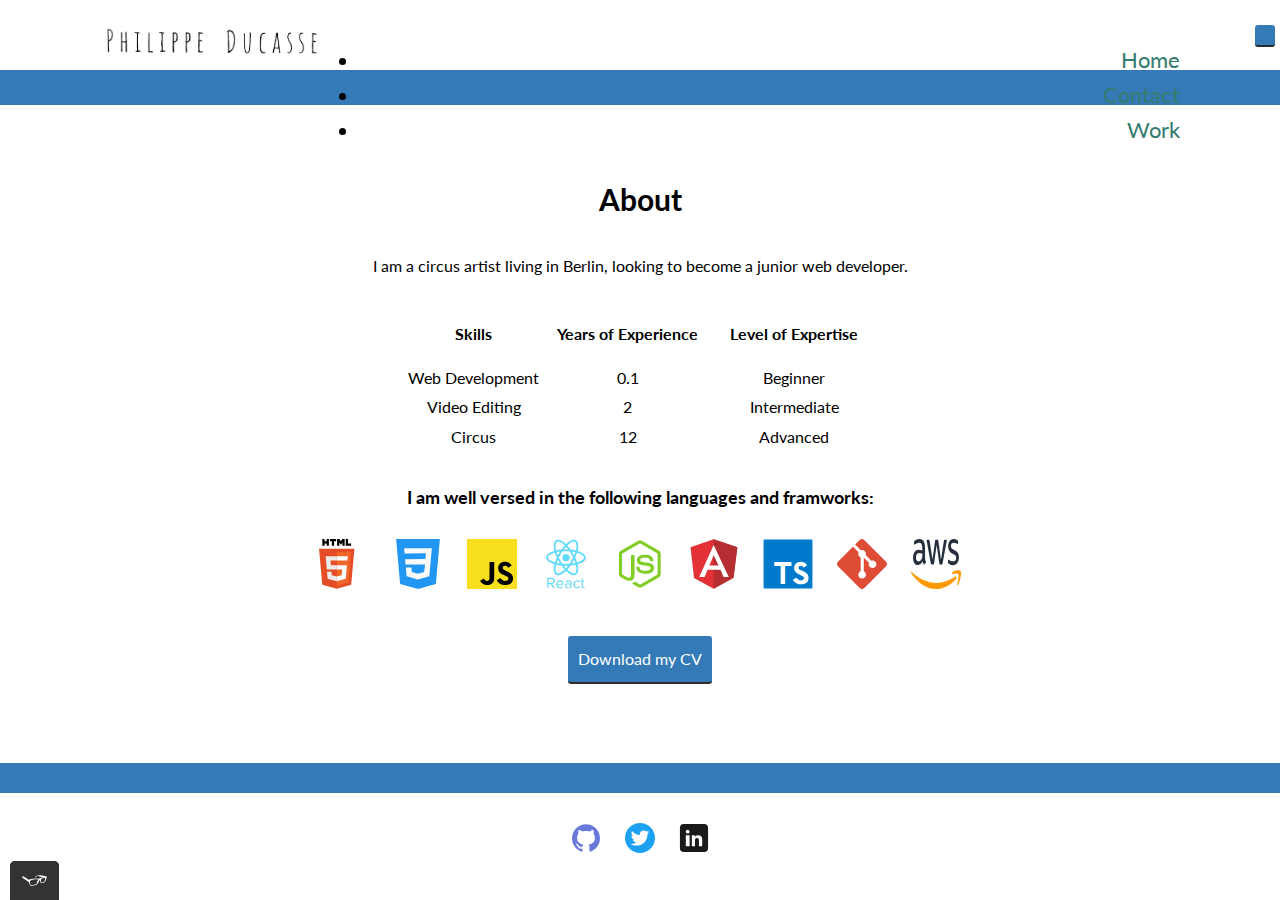
==== commit 9c33b869: "Merge pull request #6 from philippeducasse/gh-pages" ====
--- a/about.html
+++ b/about.html
@@ -1,97 +1,110 @@
 <!DOCTYPE html>
 <html lang="en">
-    <head>
-        <meta name="viewport" content="width=device-width, initial-scale=1" charset="UTF-8">
-        <title>Philippe Ducasse Portfolio</title>
-        <link class ="shortcut-icon" rel="shortcut icon"  type="image/x-icon" href="img/logo.svg" height="auto">
-        <link rel="normalize" type="text/css" href="css/normalize.css">
-        <link href="https://fonts.googleapis.com/css2?family=Lato:wght@400;700&display=swap" rel="stylesheet">
-        <link href="https://cdn.jsdelivr.net/npm/bootstrap@5.3.1/dist/css/bootstrap.min.css" rel="stylesheet" integrity="sha384-4bw+/aepP/YC94hEpVNVgiZdgIC5+VKNBQNGCHeKRQN+PtmoHDEXuppvnDJzQIu9" crossorigin="anonymous">
-        <link rel="stylesheet" type="text/css" href="css/styles.css">
-    </head>
-    <body>
-        <header class="page-header">
-            <img class="page-header__item page-header__logo" src="img/PDname_inline.png" alt="philippe ducasse" >
-            <nav class="page-header__item"> 
-                <!--<a href="#">Default Link</a>
-                <button type="button">Default Button</button>
-                <button class="button_secondary">Secondary Button</button> -->
-                <ul role="menubar" class="navigation-list">
-                    <li role="presentation">
-                        <a href="index.html" role="menuitem" class="navigation-list__item">Home</a>
+
+<head>
+    <meta name="viewport" content="width=device-width, initial-scale=1" charset="UTF-8">
+    <title>Philippe Ducasse Portfolio</title>
+    <link class="shortcut-icon" rel="shortcut icon" type="image/x-icon" href="img/logo.svg" height="auto">
+    <link rel="normalize" type="text/css" href="css/normalize.css">
+    <link href="https://fonts.googleapis.com/css2?family=Lato:wght@400;700&display=swap" rel="stylesheet">
+    <link href="https://cdn.jsdelivr.net/npm/bootstrap@5.3.1/dist/css/bootstrap.min.css" rel="stylesheet"
+        integrity="sha384-4bw+/aepP/YC94hEpVNVgiZdgIC5+VKNBQNGCHeKRQN+PtmoHDEXuppvnDJzQIu9" crossorigin="anonymous">
+    <link rel="stylesheet" type="text/css" href="css/styles.css">
+</head>
+
+<body>
+    <header class="page-header">
+        <a href="index.html">
+            <img class="page-header__item page-header__logo" src="img/PDname_inline.png" alt="philippe ducasse">
+        </a>
+        <nav class="navbar navbar-expand-md page-header__item">
+            <button class="navbar-toggler" type="button" data-bs-toggle="collapse" data-bs-target="#navbarSupportedContent" aria-controls="navbarSupportedContent" aria-expanded="false"
+                aria-label="Toggle navigation">
+                <span class="navbar-toggler-icon"></span>
+            </button>
+
+            <div class="collapse navbar-collapse" id="navbarSupportedContent">
+                <ul class="navbar-nav mr-auto">
+                    <li class="nav-item active">
+                        <a class="nav-link navigation-list__item" href="index.html" id="nav-home">Home</a>
                     </li>
-                    <li role="presentation">            
-                        <a href="about.html" role="menuitem" class="navigation-list__item navigation-list__item--active">About</a>
+                    <li class="nav-item">
+                        <a class="nav-link navigation-list__item" href="contact.html">Contact</a>
                     </li>
-                    <li role="presentation">
-                        <a href="contact.html" role="menuitem" class="navigation-list__item">Contact</a>
+                    <li class="nav-item">
+                        <a class="nav-link navigation-list__item" href="work.html">Work</a>
                     </li>
-                    <li role="presentation">
-                        <a href="work.html" role="menuitem" class="navigation-list__item">Work</a>
-                    </li>
+
                 </ul>
-            </nav> 
-        </header>
-        <div class="about">
-                <h1>About</h1>
-                    <article>
-                        I am a circus artist living in Berlin, looking to become a junior web developer.
-                    </article>
-                    <br>
-                    <table class="about-table">
-                        <thead>
-                            <tr>
-                                <th class="about-table__item">Skills</th>
-                                <th class="about-table__item">Years of Experience</th>
-                                <th class="about-table__item">Level of Expertise</th>
-                            </tr>
-                        </thead>
-                        <tbody>
-                            <tr>
-                                <td>Web Development</td>
-                                <td>0.1</td>
-                                <td>Beginner</td>
-                            </tr>
-                            <tr>
-                                <td>Video Editing</td>
-                                <td>2</td>
-                                <td>Intermediate</td>
-                            </tr>
-                            <tr>
-                                <td>Circus</td>
-                                <td>12</td>
-                                <td>Advanced</td>
-                            </tr>
-                        </tbody>
-                    </table>
-                    <div class="skills">
-                        <h3>I am well versed in the following languages and framworks:</h3>
-                        <img src="img/Languages_logos/html.svg" alt="HTML logo" title="HTML">
-                        <img src="img/Languages_logos/css.svg" alt="css logo">
-                        <img src="img/Languages_logos/javascript.svg" alt="javascript logo">
-                        <img src="img/Languages_logos/react.svg" alt="react logo">
-                        <img src="img/Languages_logos/node-js.svg" alt="node-js logo">
-                        <img src="img/Languages_logos/angular.svg" alt="angular logo">
-                        <img src="img/Languages_logos/typescript.svg" alt="typescript logo">
-                        <img src="img/Languages_logos/git-icon-logo-svg-vector.svg" alt="git logo">
-                        <img src="img/Languages_logos/aws.svg" alt="aws logo">
-                                            </div>
-                <a href="files/cv.pdf" class="button" download>Download my CV</a>
+            </div>
+        </nav>
+    </header>
+    <div class="about">
+        <h1>About</h1>
+        <article>
+            I am a circus artist living in Berlin, looking to become a junior web developer.
+        </article>
+        <br>
+        <table class="about-table">
+            <thead>
+                <tr>
+                    <th class="about-table__item">Skills</th>
+                    <th class="about-table__item">Years of Experience</th>
+                    <th class="about-table__item">Level of Expertise</th>
+                </tr>
+            </thead>
+            <tbody>
+                <tr>
+                    <td>Web Development</td>
+                    <td>0.1</td>
+                    <td>Beginner</td>
+                </tr>
+                <tr>
+                    <td>Video Editing</td>
+                    <td>2</td>
+                    <td>Intermediate</td>
+                </tr>
+                <tr>
+                    <td>Circus</td>
+                    <td>12</td>
+                    <td>Advanced</td>
+                </tr>
+            </tbody>
+        </table>
+        <div class="skills">
+            <h3>I am well versed in the following languages and framworks:</h3>
+            <img src="img/Languages_logos/html.svg" alt="HTML logo" title="HTML">
+            <img src="img/Languages_logos/css.svg" alt="css logo">
+            <img src="img/Languages_logos/javascript.svg" alt="javascript logo">
+            <img src="img/Languages_logos/react.svg" alt="react logo">
+            <img src="img/Languages_logos/node-js.svg" alt="node-js logo">
+            <img src="img/Languages_logos/angular.svg" alt="angular logo">
+            <img src="img/Languages_logos/typescript.svg" alt="typescript logo">
+            <img src="img/Languages_logos/git-icon-logo-svg-vector.svg" alt="git logo">
+            <img src="img/Languages_logos/aws.svg" alt="aws logo">
         </div>
+        <a href="files/cv.pdf" class="button" download>Download my CV</a>
+    </div>
 
-        <footer class="page-footer">
-            <div class="social-media">
-                <a href="https://github.com/philippeducasse" target="_blank">
-                    <img src="img/github_icon.svg" alt="Githublogo" >
-                </a>
-                <a href="https://twitter.com/PhiDucasse" target="_blank">
-                    <img src="img/twitter_icon.svg" alt="Twitterlogo">
-                </a>
-                <a href="https://linkedin.com/in/philippe-ducasse-817494294" target="_blank">
-                    <img src="img/linkdin_icon.svg" alt="Linkdinlogo">
-                </a>
-            </div>
-        </footer>
-        <script src="js/tota11y.min.js"></script>
-    </body>
+    <footer class="page-footer">
+        <div class="social-media">
+            <a href="https://github.com/philippeducasse" target="_blank">
+                <img src="img/github_icon.svg" alt="Githublogo">
+            </a>
+            <a href="https://twitter.com/PhiDucasse" target="_blank">
+                <img src="img/twitter_icon.svg" alt="Twitterlogo">
+            </a>
+            <a href="https://linkedin.com/in/philippe-ducasse-817494294" target="_blank">
+                <img src="img/linkdin_icon.svg" alt="Linkdinlogo">
+            </a>
+        </div>
+    </footer>
+    <script src="https://cdn.jsdelivr.net/npm/bootstrap@5.3.1/dist/js/bootstrap.bundle.min.js"
+        integrity="sha384-HwwvtgBNo3bZJJLYd8oVXjrBZt8cqVSpeBNS5n7C8IVInixGAoxmnlMuBnhbgrkm"
+        crossorigin="anonymous"></script>
+    <script src="https://code.jquery.com/jquery-2.1.3.min.js"></script>
+    <script src="http://maxcdn.bootstrapcdn.com/bootstrap/3.3.1/js/bootstrap.min.js"></script>
+    <script src="js/tota11y.min.js"></script>
+</body>
+
 </html>--- a/css/styles.css
+++ b/css/styles.css
@@ -34,6 +34,9 @@
     font-size: 16px;
     line-height: 1.6;
     margin: 0;
+    min-height: 100vh;
+    display: flex;
+    flex-direction: column;
 }
 
 h1 {
@@ -102,15 +105,16 @@
     width: 100%;
     height: 105px;
     padding: 20px 100px;
-    border-bottom: 30px solid #337ab7;
+    border-bottom: 35px solid #337ab7;
     background-color: #fffF;
 }
 .page-header__logo{
-    width: 100px; 
+    width: 220px; 
 }
 .page-header__item {
     flex-basis: 150px;
     flex-shrink: 1;
+    font-size: 22px;
 }
 .page-header__item:last-child{
     flex-grow:1;
@@ -129,12 +133,21 @@
 }
 .navigation-list__item{
     text-decoration: none;
-
-}
+}
+.collapse{
+    justify-content: right;
+}
+.navbar-toggler{
+    margin: 5px;
+    display: flex;
+    position:absolute;
+    right: 0;
+}
+
 /* INDEX PAGE */
 
 .profile {
-    margin:50px 200px;
+    margin: 50px;
     display: flex;
     justify-content: center;
 }
@@ -152,12 +165,15 @@
 }
 
 /* ABOUT PAGE */
+article{
+    margin-top: 30px;
+}
 .about {
     text-align: center;
     margin-top: 50px;
 }
 .about-table {
-    margin:0 auto; /*this doesn´t do anything */
+    margin:0 auto; 
 }
 .about-table__item {
     padding: 15px;
@@ -194,6 +210,7 @@
     text-align: center;
     padding-bottom: 30px;
     border-top: 30px solid #337ab7;
+    margin-top: auto;
 }
 .social-media img{
     padding: 10px;
@@ -209,7 +226,7 @@
 /* WORK PAGE */
 .work-title{
     text-align: center;
-    padding-bottom: 15px;
+    padding-bottom: 30px;
     
 }
 
@@ -223,21 +240,19 @@
 }
 /* end grid fallback */
 .screenshot{
-    width: 300px;
-    height: 150px;
-    margin-top: 20px;
+    width: 80%;
+    margin: 20px auto;
 }
 .btn {
     margin: 10px;
     display: inline-block;
 }
-.short-description {
-    margin-top: 20px;
-}
+
 .modal-button {
-    position: absolute;
-    bottom: 0;
-    left: 115px;
+     display: flex;
+     align-items: center;
+     justify-content: center;
+     margin: 0 auto;
     background-color: #337ab7;
 }
 .background-bar1{
@@ -273,17 +288,21 @@
         display:grid;
         grid-template-columns: 1fr 1fr 1fr;
         grid-gap: 25px;
-        margin: 0 100px;
+        
     }
 .grid__item {
+    display: flex;
+    flex-direction: column;
+    justify-content: space-around;
     padding:20px;   
     text-align: center;
     width: auto; /*makes browser take up as much space as given*/
+    min-width: 200px;
     height: 370px;
     margin: 0;
     border: 6px solid #337ab7;
     background-color: #fff;
-    border-radius: 5%;
+    border-radius: 10px;
     position: relative;
 }
 .grid__item:hover {
@@ -299,11 +318,11 @@
     max-width: 400px;
     max-height: 500px;
     display: flex;
-    margin: 0 auto;
+    margin: 10px auto;
     transition: transform .2s; /* Animation */
 }
 .modal-image:hover {
-    transform: scale(2);
+    transform: scale(1.2);
 }
 .modal-content {
     border: 6px solid #337ab7;
@@ -313,6 +332,8 @@
 }
 .modal-header{
     border-bottom: 5px solid #337ab7;
+    justify-content: center;
+    padding-bottom: 0;
 }
 .modal-footer{
     border-top: 5px solid #337ab7;
@@ -331,7 +352,7 @@
     display: block;
 }
 /* RESPONSIVE BREAKPOINTS */
-@media only screen and (max-width:500px){
+@media (max-width:500px){
     .profile{
         flex-direction: column;
         align-items: center;
@@ -362,27 +383,142 @@
         margin:0;
         padding: 20px
     }
+    .page-header__logo{
+        width: 150px;
     }
     .about{
         padding: 0 20px;
     }
-@media (min-width:500px) and (max-width:750px){
+    /* .about-table{
+        TABLE IS LOOKING BAD ON VERY SMALL SCREENS
+    } */
+    .about-table__item {
+        font-size: 14px;
+        
+    }
+    .profile h1{
+        font-size: 22px;
+    }
+    .profile p {
+        font-size: 14px;
+    }
+    .profile__description{
+        width: 90%;
+    }
+    .navbar-collapse.show{
+        margin-top: 80px;
+    }
+    .navbar-collapse.show{
+        margin-top: 32px;
+        font-size: 22px;
+        padding: 0;
+    }
+    #nav-home{
+        color: #fff;
+    }
+}
+@media (min-width:500px) and (max-width:650px){
     .grid{
         grid-template-columns: 1fr 1fr;
-        }
-        }
-@media (min-width:750){
+        margin: 0 20px;
+        }
+        .profile{
+            flex-direction: column;
+            align-items: center;
+            text-align: center;
+            margin: 50px;
+        }
+        .profile__portrait{
+            margin: 0 0 30px;
+        }
+        .profile__description{
+            width: 90%;
+        }
+        .profile h1{
+            font-size: 22px;
+        }
+        .profile p {
+            font-size: 14px;
+        }
+        .page-header{
+            padding: 20px 50px;
+        }
+        .navbar-collapse.show{
+            margin-top: 80px;
+        }
+        .navbar-collapse.show{
+            margin-top: 32px;
+            font-size: 20px;
+            padding: 0;
+        }
+        #nav-home{
+            color: #fff;
+        }
+        }
+@media (min-width: 650px) and (max-width:750px){
     .grid{
-        grid-gap: 10px;
-    }
-    .grid__item:last-child{
-        grid-column: auto/auto;
-        grid-row: auto/auto;
-    }
+        grid-template-columns: 1fr 1fr;
+        margin: 0 25px;
+    }
+    .profile h1{
+        font-size: 22px;
+    }
+    .profile p {
+        font-size: 14px;
+    }
+    .profile{
+        flex-direction: column;
+        align-items: center;
+        text-align: center;
+        margin: 50px;
+    }
+    .profile__portrait{
+        margin: 0 0 30px;
+    }
+    .navbar-collapse.show{
+        margin-top: 32px;
+        font-size: 22px;
+        padding: 0;
+    }
+    #nav-home{
+        color: #fff;
+    }
+}
+@media (min-width: 750px) and (max-width:900px){
+    .grid{
+        grid-template-columns: 1fr 1fr;
+        grid-gap: 50px;
+        margin: 0 50px;
+    }
+    .profile p {
+        font-size: 14px;
+    }
+    .profile h1 {
+        font-size: 22px;
+    }
+}
+@media (min-width:900px) and (max-width:1100px){
+    .grid{
+        grid-gap: 30px;
+        margin: 0 50px;
+    }
+    
     h1{
-    font-size: 22px;
-    }
-    .page-header{
-        margin: 0 50px
-    }
-}
+    font-size: 30px;
+    }
+    .profile h1 {
+        display: block;
+    }   
+}
+@media(min-width:1100px){
+    .grid {
+        grid-gap: 50px;
+        margin: 0 100px;
+    }
+    .profile {
+        margin: 50px 200px
+    }
+    .profile h1 {
+        display: block;
+    }
+}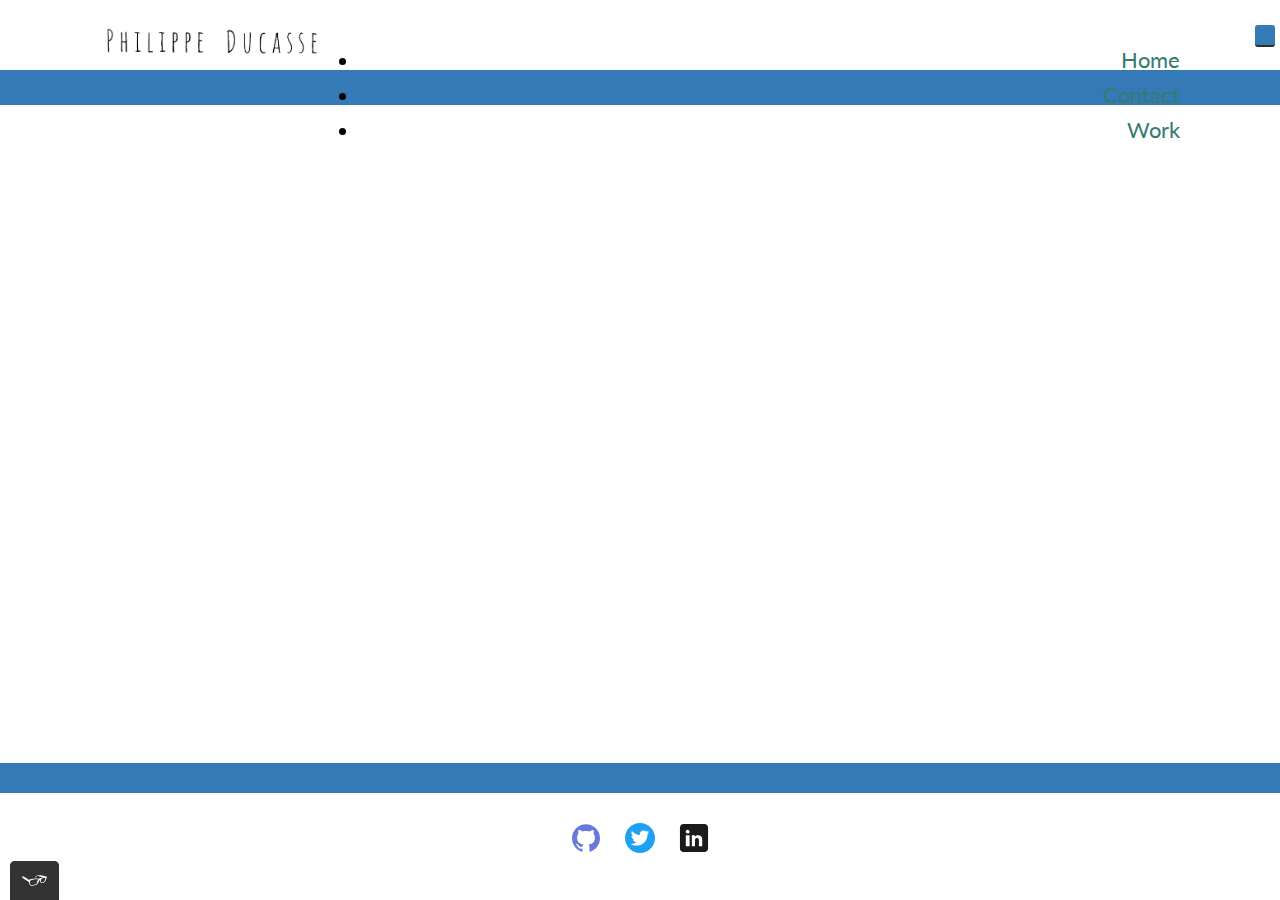
==== commit d31fb32a: "added animation, WIP" ====
--- a/about.html
+++ b/about.html
@@ -39,52 +39,7 @@
             </div>
         </nav>
     </header>
-    <div class="about">
-        <h1>About</h1>
-        <article>
-            I am a circus artist living in Berlin, looking to become a junior web developer.
-        </article>
-        <br>
-        <table class="about-table">
-            <thead>
-                <tr>
-                    <th class="about-table__item">Skills</th>
-                    <th class="about-table__item">Years of Experience</th>
-                    <th class="about-table__item">Level of Expertise</th>
-                </tr>
-            </thead>
-            <tbody>
-                <tr>
-                    <td>Web Development</td>
-                    <td>0.1</td>
-                    <td>Beginner</td>
-                </tr>
-                <tr>
-                    <td>Video Editing</td>
-                    <td>2</td>
-                    <td>Intermediate</td>
-                </tr>
-                <tr>
-                    <td>Circus</td>
-                    <td>12</td>
-                    <td>Advanced</td>
-                </tr>
-            </tbody>
-        </table>
-        <div class="skills">
-            <h3>I am well versed in the following languages and framworks:</h3>
-            <img src="img/Languages_logos/html.svg" alt="HTML logo" title="HTML">
-            <img src="img/Languages_logos/css.svg" alt="css logo">
-            <img src="img/Languages_logos/javascript.svg" alt="javascript logo">
-            <img src="img/Languages_logos/react.svg" alt="react logo">
-            <img src="img/Languages_logos/node-js.svg" alt="node-js logo">
-            <img src="img/Languages_logos/angular.svg" alt="angular logo">
-            <img src="img/Languages_logos/typescript.svg" alt="typescript logo">
-            <img src="img/Languages_logos/git-icon-logo-svg-vector.svg" alt="git logo">
-            <img src="img/Languages_logos/aws.svg" alt="aws logo">
-        </div>
-        <a href="files/cv.pdf" class="button" download>Download my CV</a>
-    </div>
+    
 
     <footer class="page-footer">
         <div class="social-media">
--- a/css/styles.css
+++ b/css/styles.css
@@ -351,6 +351,27 @@
 .live-link {
     display: block;
 }
+
+/* ANIMATIONS */
+
+/* no transitions if user has this setting */
+@media(prefers-reduced-motion){
+    .hidden{
+        transition:none
+    }
+}
+
+.hidden {
+    opacity:0;
+    filter:blur(5px);
+    transform: translateX(-100%);
+    transition: all 1s;
+}
+.show {
+    opacity: 1 ;
+    filter: blur(0);
+    transform: translateX(0);
+}
 /* RESPONSIVE BREAKPOINTS */
 @media (max-width:500px){
     .profile{
